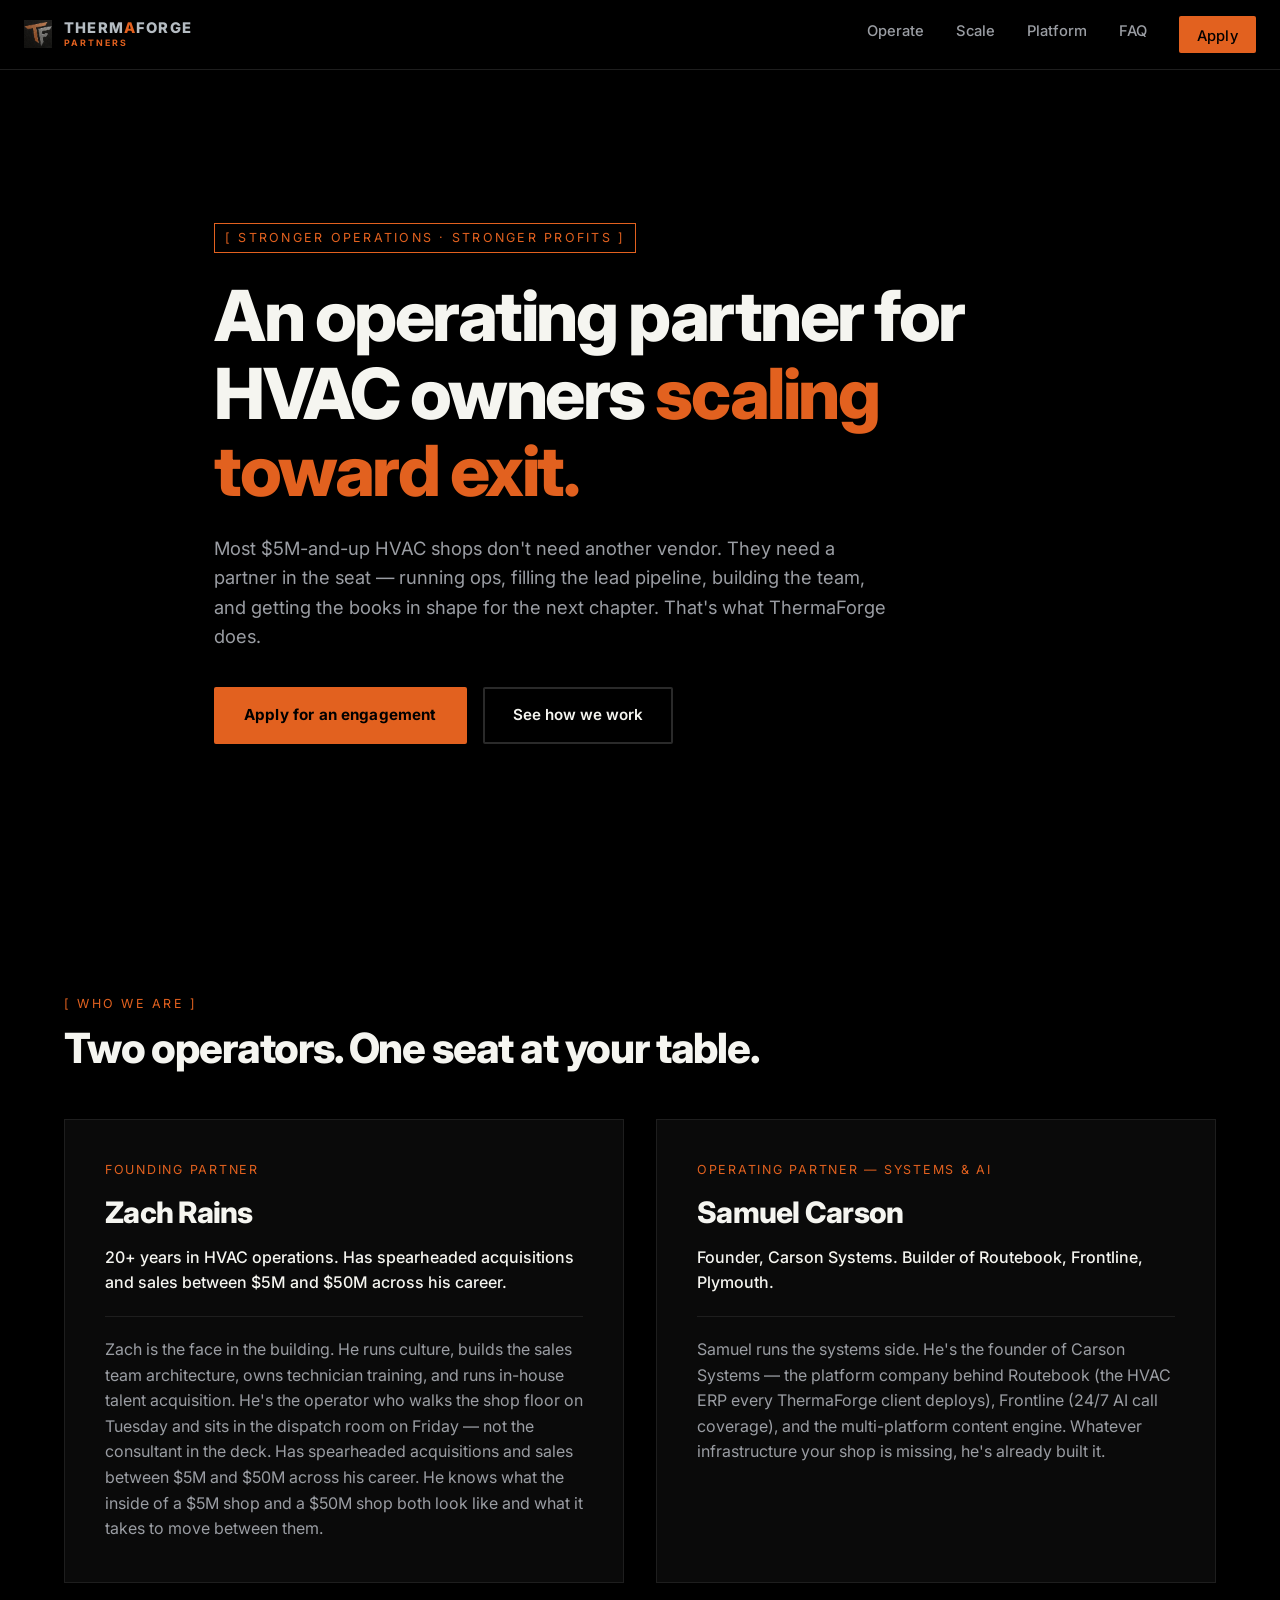
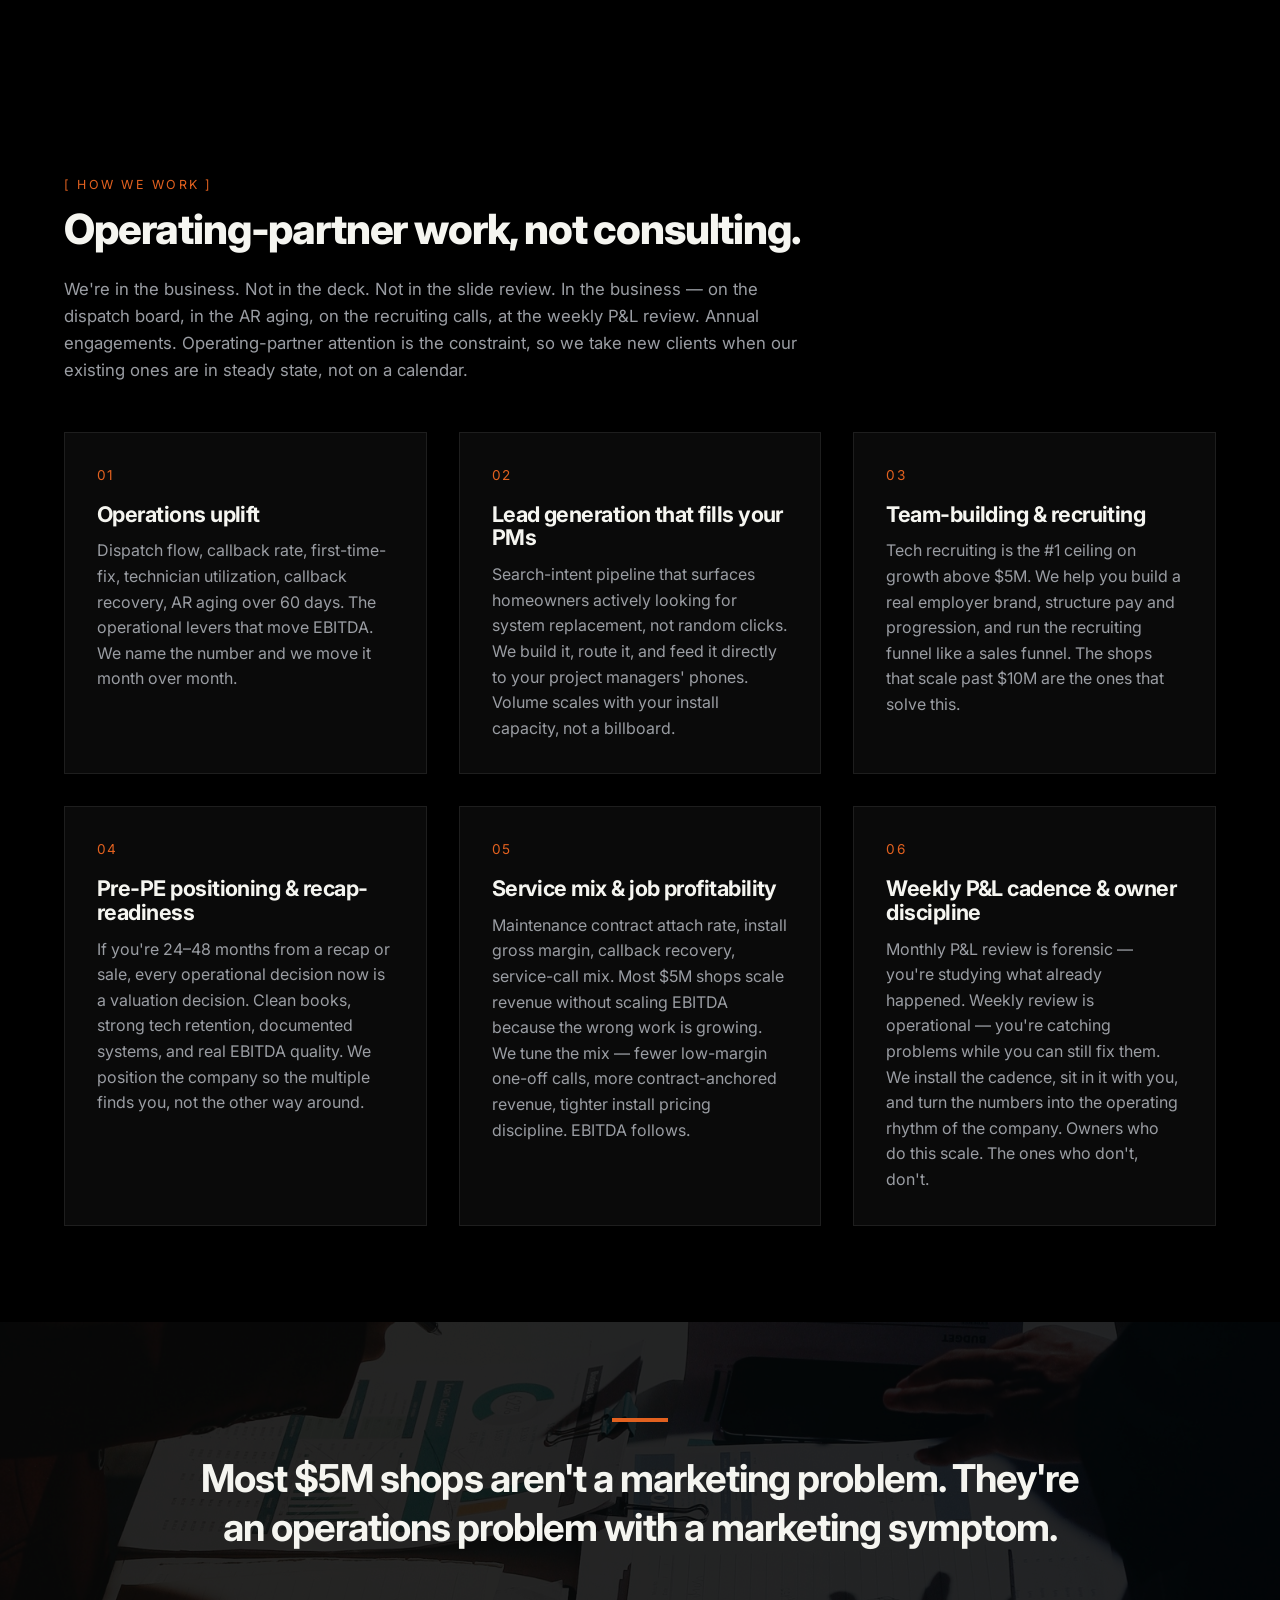
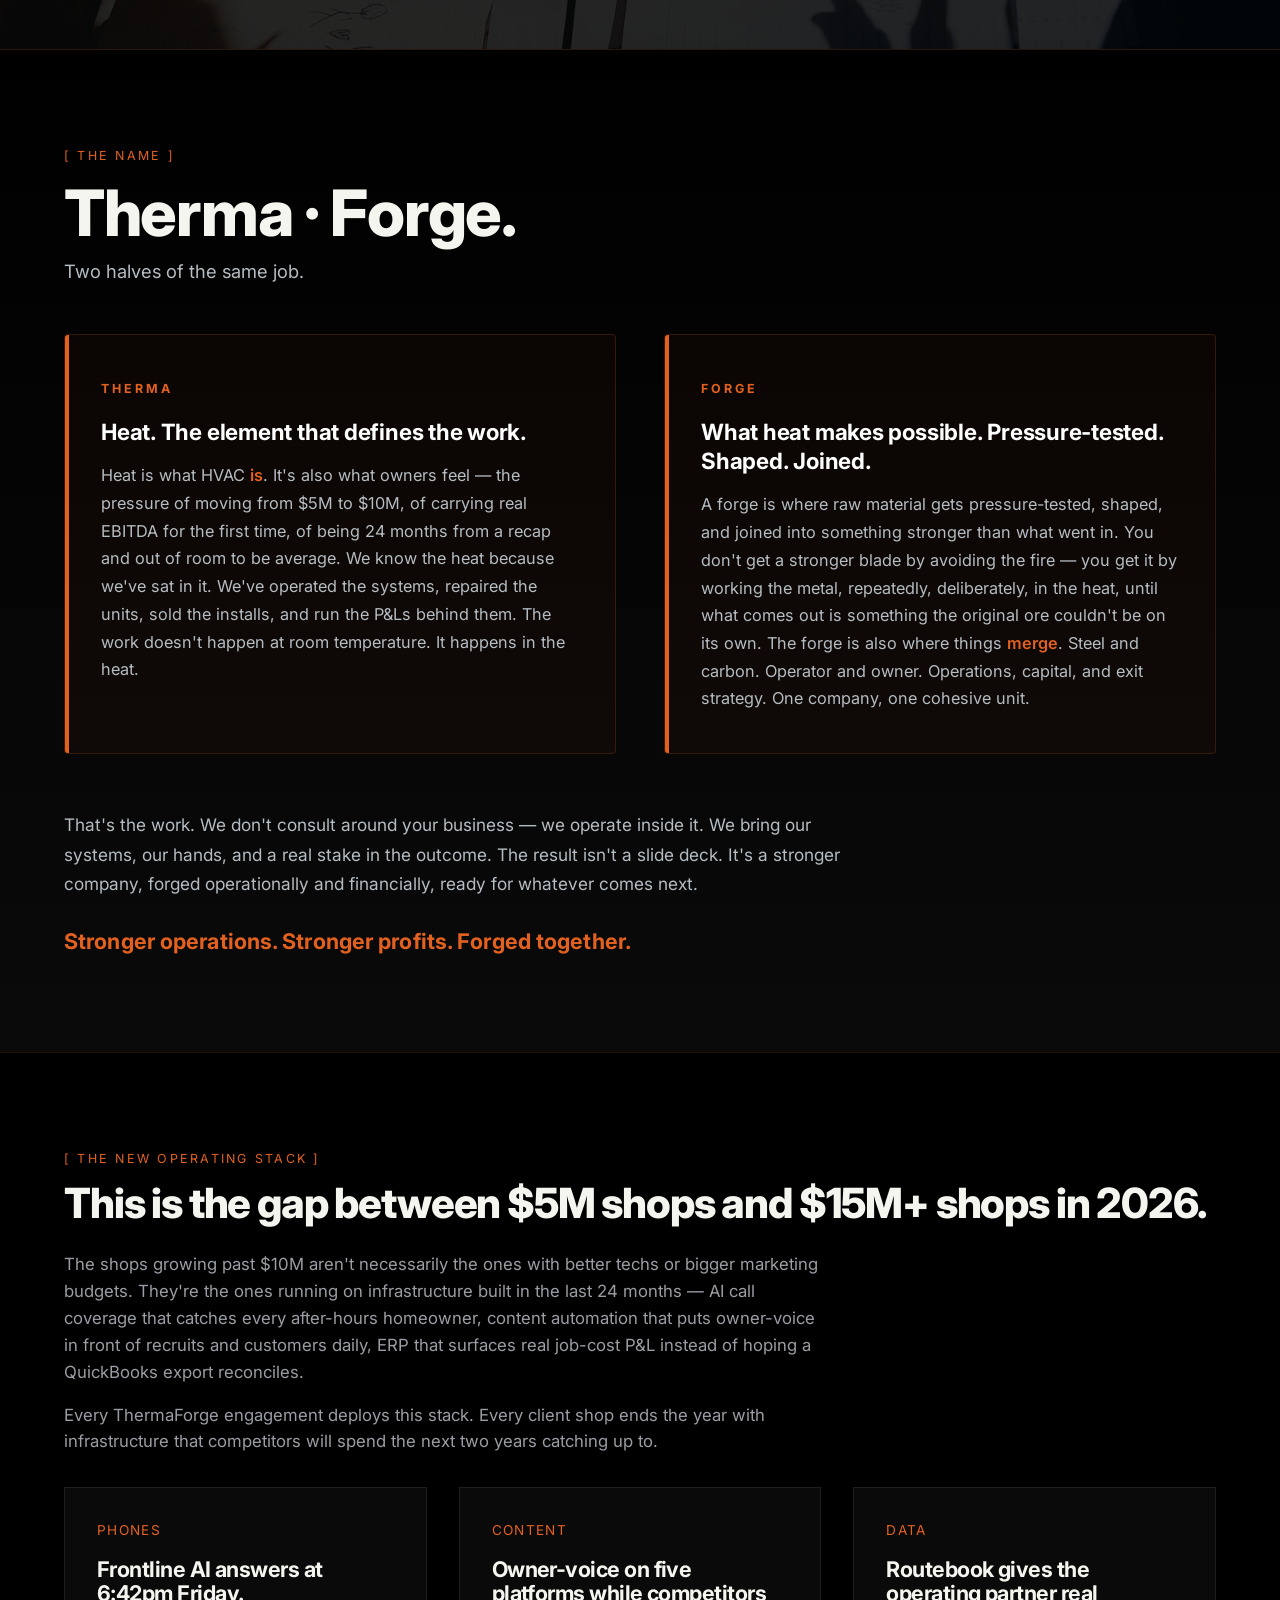
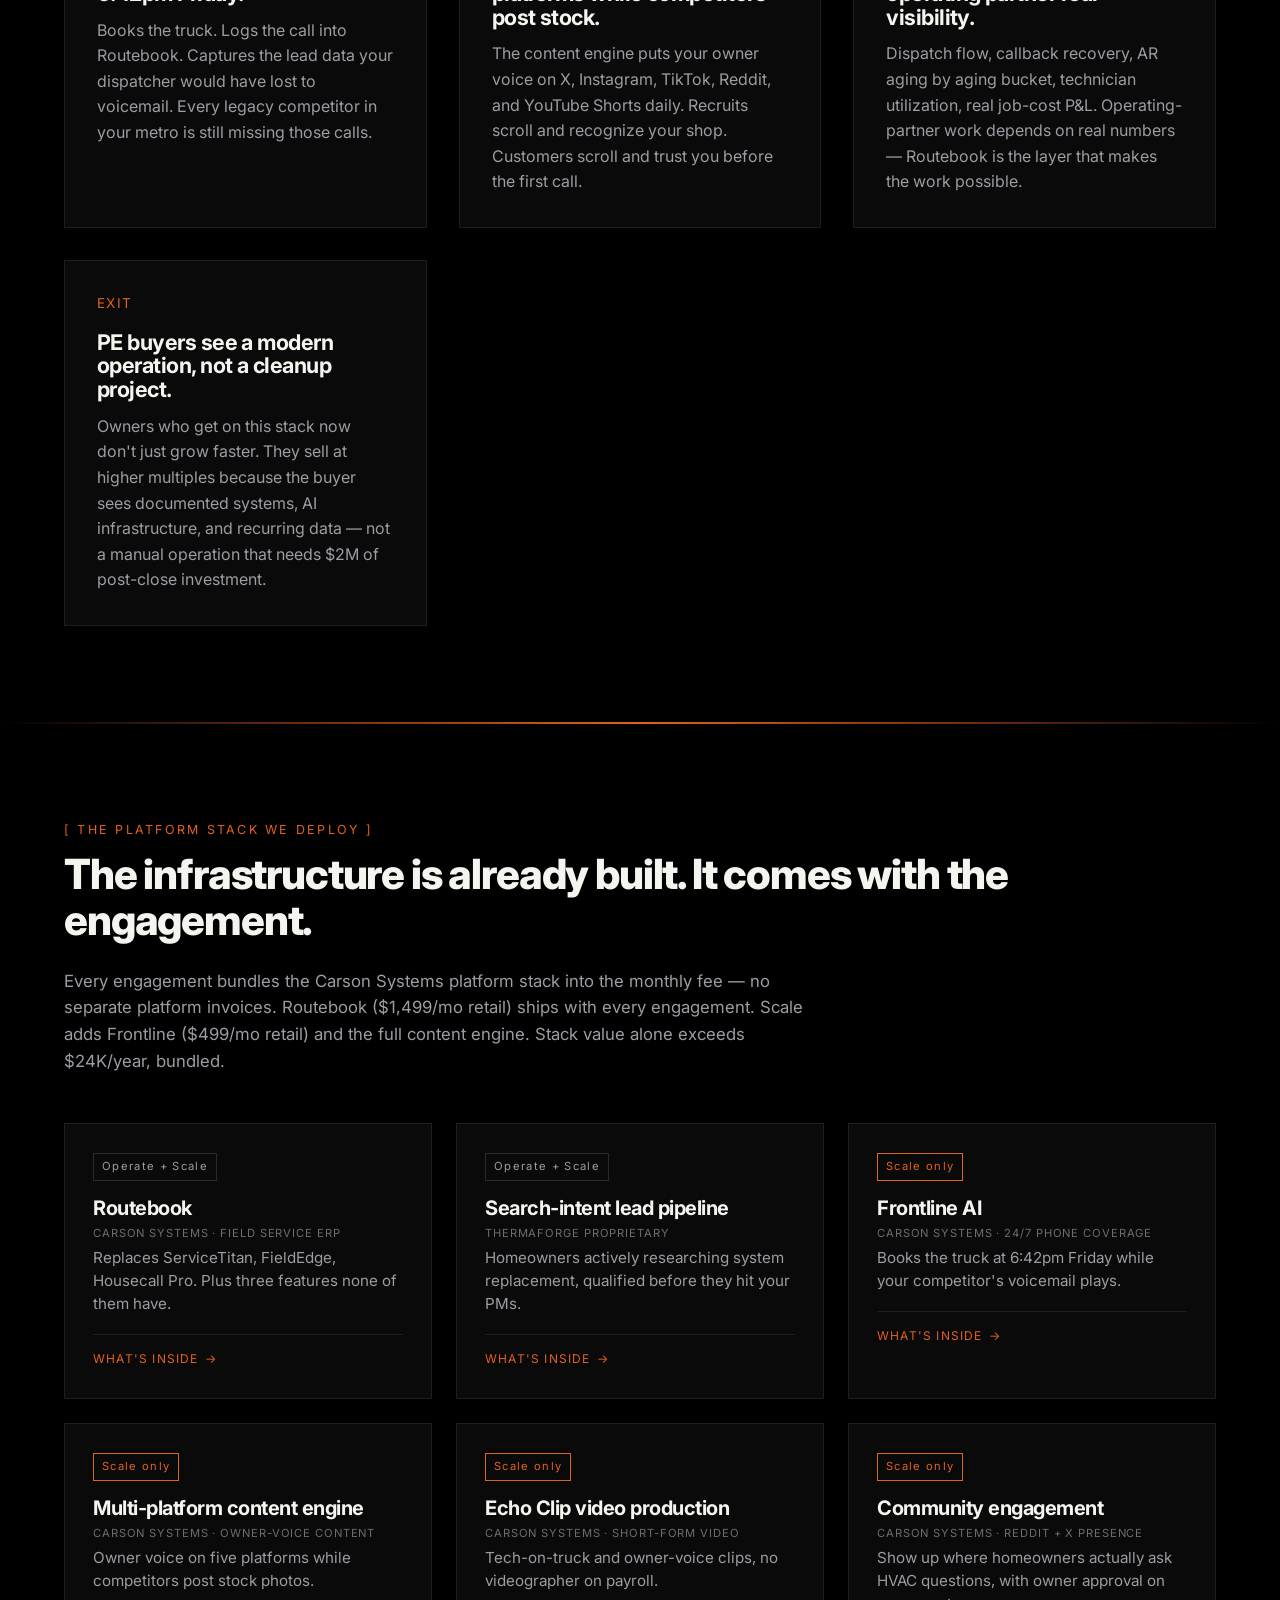
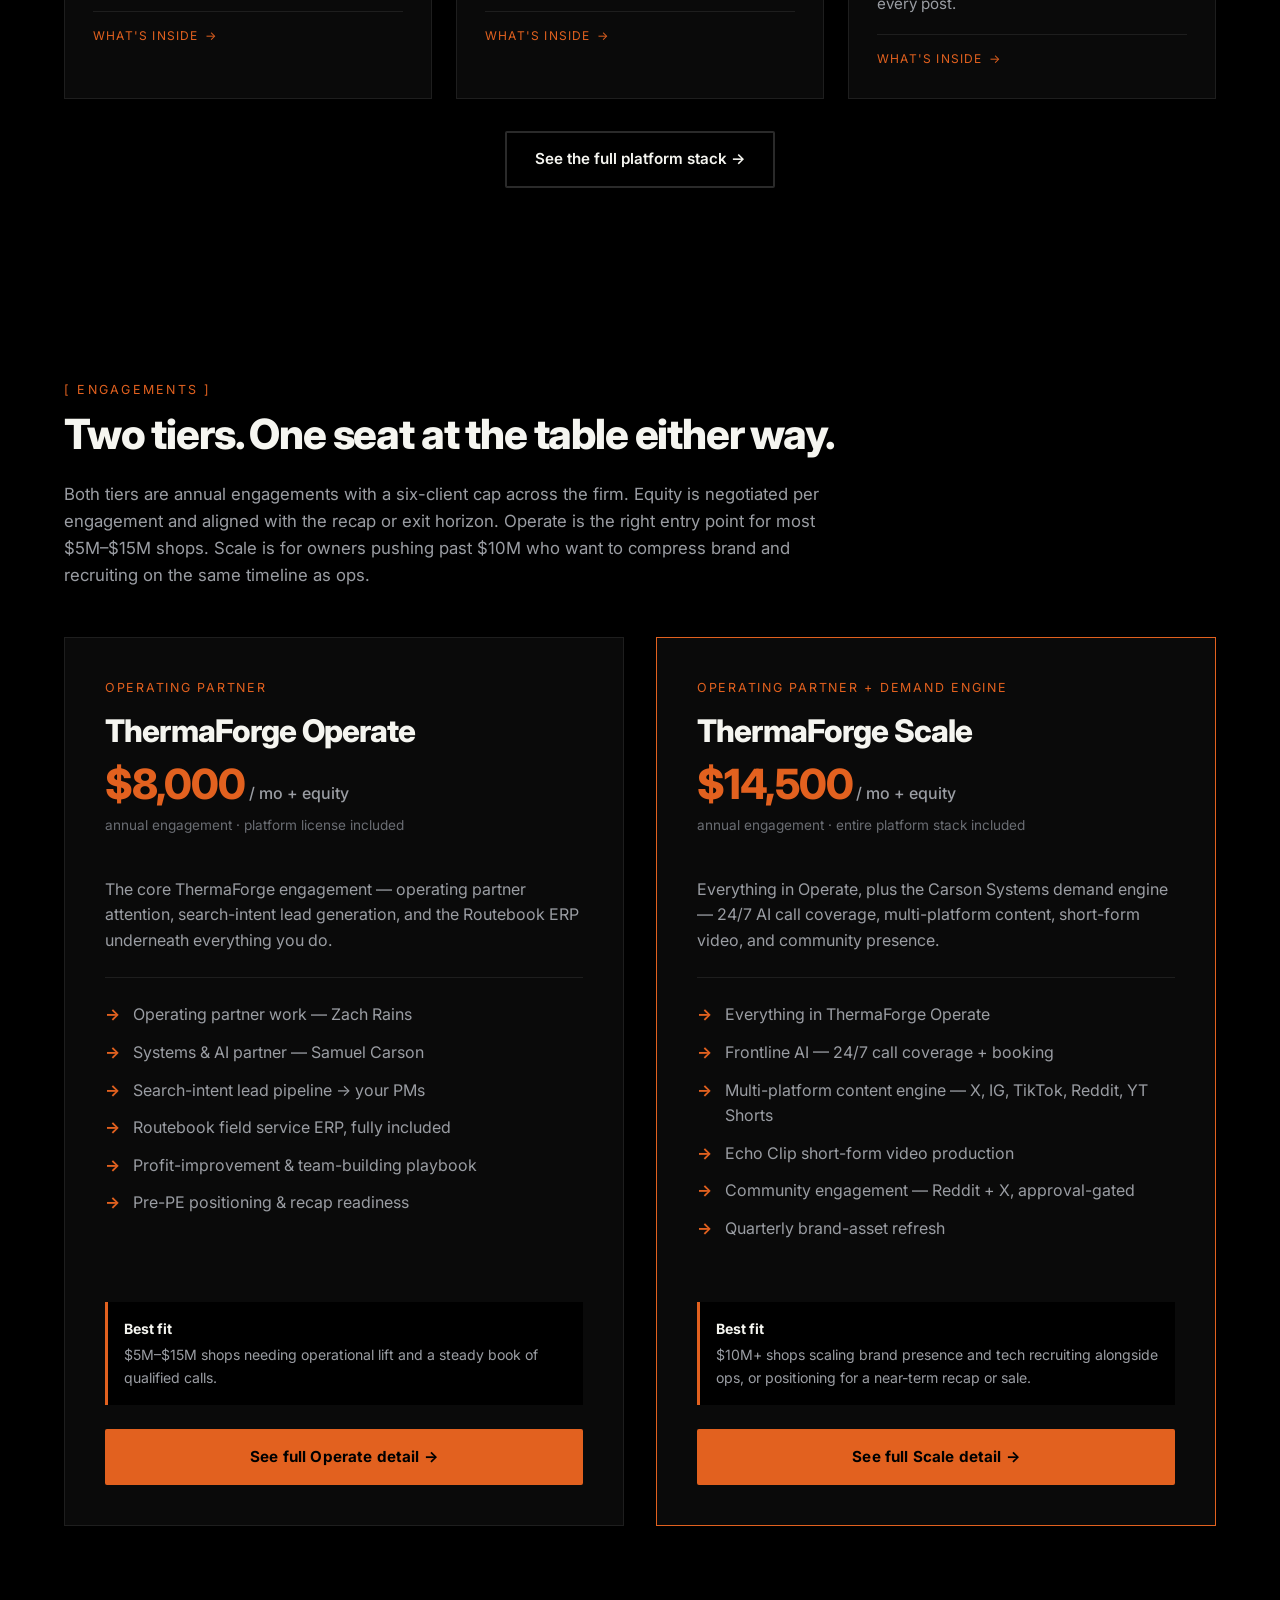
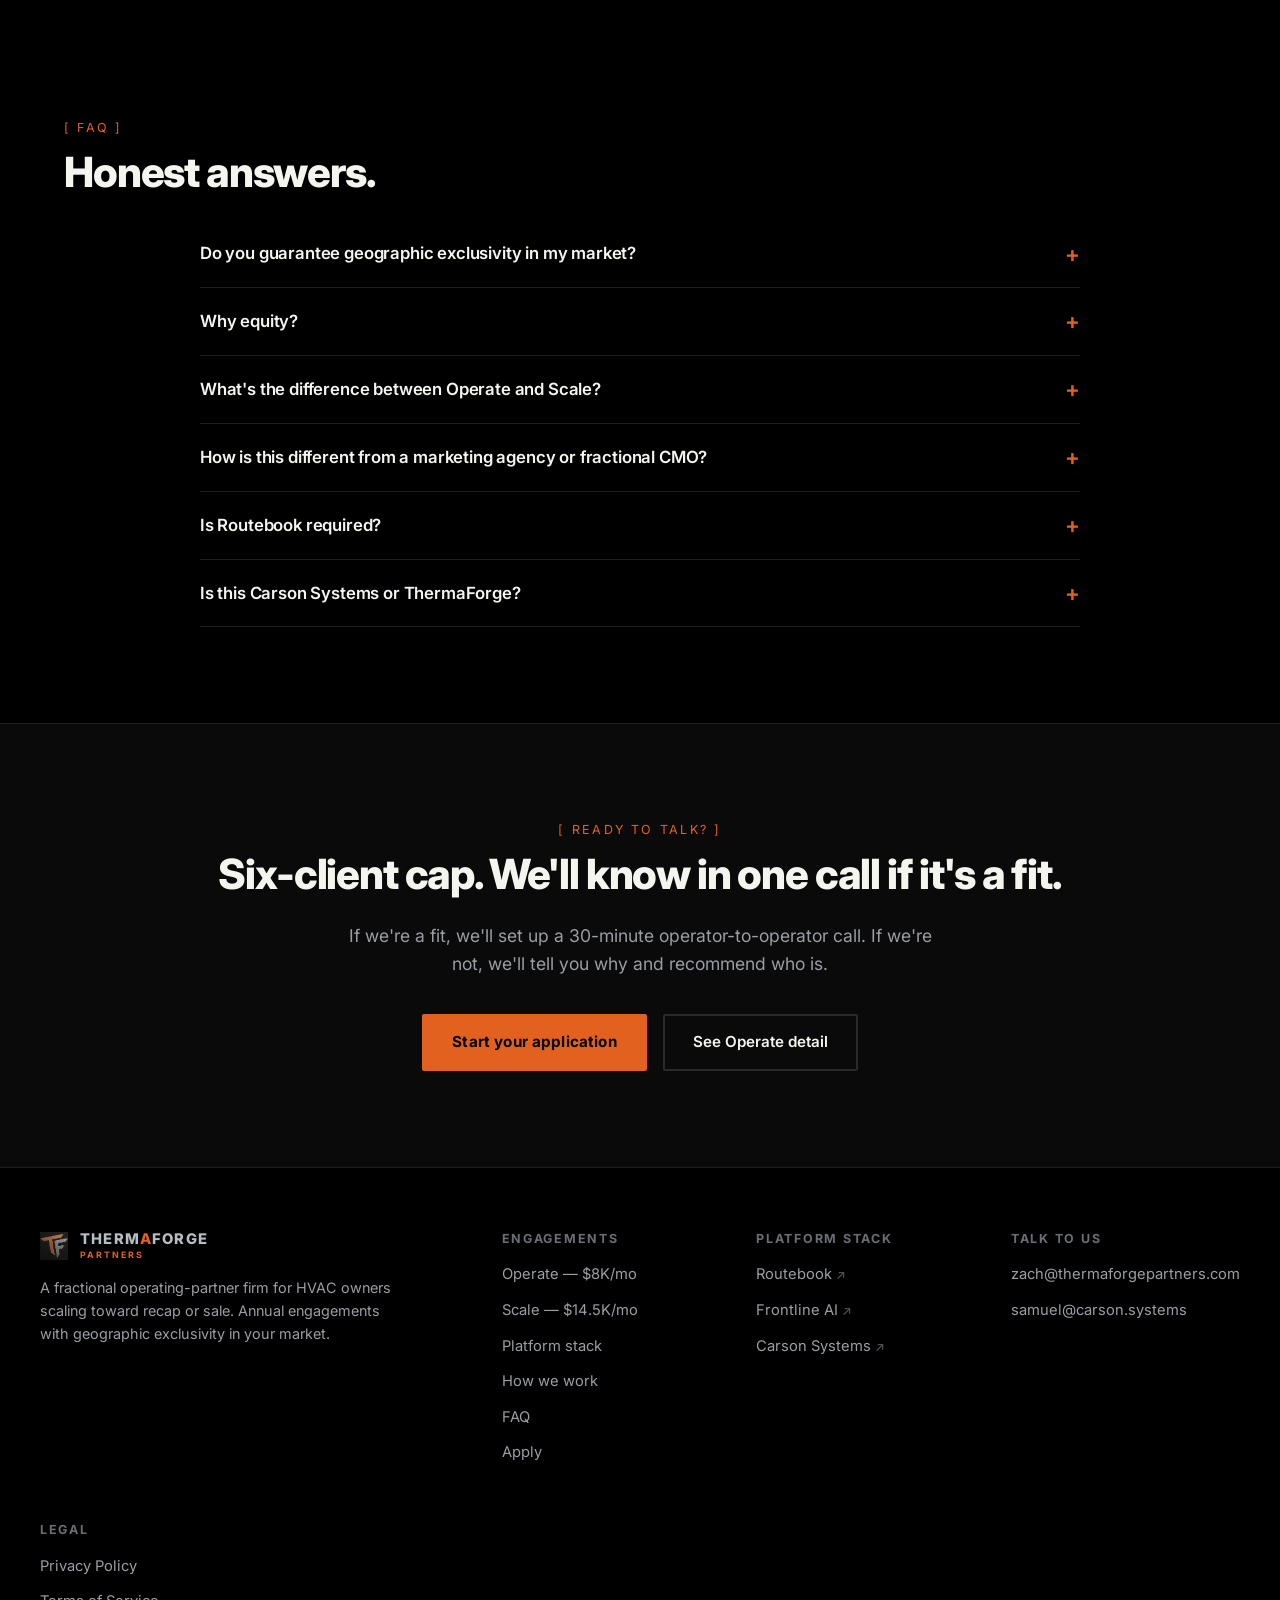
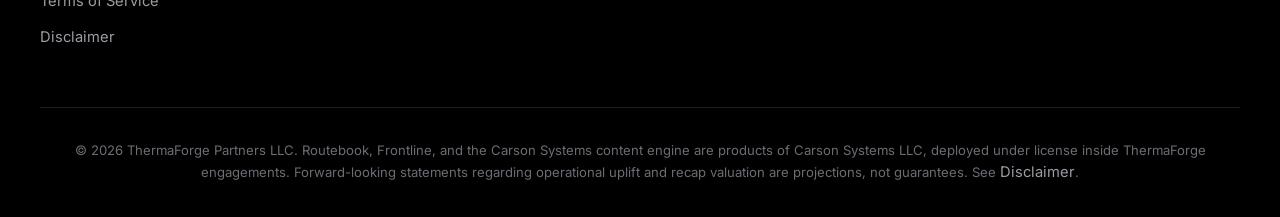
==== index.html @ d3fe9123 "thermaforge: hero crossfade + multi-page architecture (operate/scale/platform/apply/thanks) + Zach c" ====
<!DOCTYPE html>
<html lang="en">
<head>
<meta charset="UTF-8" />
<meta name="viewport" content="width=device-width, initial-scale=1.0" />
<title>ThermaForge Partners — operating partner for HVAC owners scaling toward exit</title>
<meta name="description" content="An operating partner for HVAC owners scaling toward recap or sale. Annual engagements with geographic exclusivity, ops uplift, lead generation, and the Routebook ERP platform included." />
<meta property="og:title" content="ThermaForge Partners" />
<meta property="og:description" content="Operating partner for HVAC owners scaling toward exit. Annual engagements. Geographic exclusivity." />
<meta property="og:image" content="https://thermaforgepartners.com/assets/photos/hero-01-rooftop-skyline.jpg" />
<meta name="twitter:card" content="summary_large_image" />
<link rel="icon" href="/assets/tf-monogram.png" type="image/png" />
<link rel="preconnect" href="https://fonts.googleapis.com" />
<link rel="preconnect" href="https://fonts.gstatic.com" crossorigin />
<link rel="stylesheet" href="https://fonts.googleapis.com/css2?family=Inter:wght@400;500;600;700;800&display=swap" />
<link rel="stylesheet" href="/styles.css" />
<link rel="canonical" href="https://thermaforgepartners.com/" />
</head>
<body>

<nav class="tf-nav">
  <a href="/" class="tf-nav-logo">
    <img src="/assets/tf-monogram.png" alt="" />
    <span class="tf-wordmark"><span class="tf-wordmark-main">THERM<span class="tf-a">A</span>FORGE</span><span class="tf-wordmark-sub">PARTNERS</span></span>
  </a>
  <a href="/operate">Operate</a>
  <a href="/scale">Scale</a>
  <a href="/platform">Platform</a>
  <a href="#faq">FAQ</a>
  <a href="/apply" class="tf-nav-cta">Apply</a>
</nav>

<section class="tf-hero">
  <div class="tf-hero-bg">
    <div class="tf-hero-slide" style="background-image:url('/assets/photos/hero-01-rooftop-skyline.jpg')"></div>
    <div class="tf-hero-slide" style="background-image:url('/assets/photos/hero-02-rooftop-array.jpg')"></div>
    <div class="tf-hero-slide" style="background-image:url('/assets/photos/detail-manlift.jpg')"></div>
  </div>
  <div class="tf-hero-overlay"></div>
  <div class="tf-hero-content">
    <span class="tf-eyebrow">[ STRONGER OPERATIONS · STRONGER PROFITS ]</span>
    <h1>An operating partner for HVAC owners <em>scaling toward exit.</em></h1>
    <p class="tf-hero-sub">
      Most $5M-and-up HVAC shops don't need another vendor. They need a partner in the seat — running ops, filling the lead pipeline, building the team, and getting the books in shape for the next chapter. That's what ThermaForge does.
    </p>
    <div class="tf-hero-ctas">
      <a href="/apply" class="tf-btn-primary">Apply for an engagement</a>
      <a href="#how-we-work" class="tf-btn-secondary">See how we work</a>
    </div>
  </div>
</section>

<section class="tf-section">
  <div class="tf-container">
    <span class="tf-section-head">[ WHO WE ARE ]</span>
    <h2>Two operators. One seat at your table.</h2>
    <div class="tf-partners-grid">
      <article class="tf-partner-card">
        <p class="tf-card-tag">Founding Partner</p>
        <h3>Zach Rains</h3>
        <p class="tf-credibility">20+ years in HVAC operations. Has spearheaded acquisitions and sales between $5M and $50M across his career.</p>
        <p>Zach is the face in the building. He runs culture, builds the sales team architecture, owns technician training, and runs in-house talent acquisition. He's the operator who walks the shop floor on Tuesday and sits in the dispatch room on Friday — not the consultant in the deck. Has spearheaded acquisitions and sales between $5M and $50M across his career. He knows what the inside of a $5M shop and a $50M shop both look like and what it takes to move between them.</p>
      </article>
      <article class="tf-partner-card">
        <p class="tf-card-tag">Operating Partner — Systems &amp; AI</p>
        <h3>Samuel Carson</h3>
        <p class="tf-credibility">Founder, Carson Systems. Builder of Routebook, Frontline, Plymouth.</p>
        <p>Samuel runs the systems side. He's the founder of Carson Systems — the platform company behind Routebook (the HVAC ERP every ThermaForge client deploys), Frontline (24/7 AI call coverage), and the multi-platform content engine. Whatever infrastructure your shop is missing, he's already built it.</p>
      </article>
    </div>
  </div>
</section>

<div class="tf-divider-orange"></div>

<section class="tf-section" id="how-we-work">
  <div class="tf-container">
    <span class="tf-section-head">[ HOW WE WORK ]</span>
    <h2>Operating-partner work, not consulting.</h2>
    <p style="max-width: 760px; font-size: 1.05rem;">
      We're in the business. Not in the deck. Not in the slide review. In the business — on the dispatch board, in the AR aging, on the recruiting calls, at the weekly P&amp;L review. Annual engagements. Operating-partner attention is the constraint, so we take new clients when our existing ones are in steady state, not on a calendar.
    </p>
    <div class="tf-detail-grid">
      <div class="tf-detail-block">
        <span class="tf-block-num">01</span>
        <h3>Operations uplift</h3>
        <p>Dispatch flow, callback rate, first-time-fix, technician utilization, callback recovery, AR aging over 60 days. The operational levers that move EBITDA. We name the number and we move it month over month.</p>
      </div>
      <div class="tf-detail-block">
        <span class="tf-block-num">02</span>
        <h3>Lead generation that fills your PMs</h3>
        <p>Search-intent pipeline that surfaces homeowners actively looking for system replacement, not random clicks. We build it, route it, and feed it directly to your project managers' phones. Volume scales with your install capacity, not a billboard.</p>
      </div>
      <div class="tf-detail-block">
        <span class="tf-block-num">03</span>
        <h3>Team-building &amp; recruiting</h3>
        <p>Tech recruiting is the #1 ceiling on growth above $5M. We help you build a real employer brand, structure pay and progression, and run the recruiting funnel like a sales funnel. The shops that scale past $10M are the ones that solve this.</p>
      </div>
      <div class="tf-detail-block">
        <span class="tf-block-num">04</span>
        <h3>Pre-PE positioning &amp; recap-readiness</h3>
        <p>If you're 24–48 months from a recap or sale, every operational decision now is a valuation decision. Clean books, strong tech retention, documented systems, and real EBITDA quality. We position the company so the multiple finds you, not the other way around.</p>
      </div>
      <div class="tf-detail-block">
        <span class="tf-block-num">05</span>
        <h3>Service mix &amp; job profitability</h3>
        <p>Maintenance contract attach rate, install gross margin, callback recovery, service-call mix. Most $5M shops scale revenue without scaling EBITDA because the wrong work is growing. We tune the mix — fewer low-margin one-off calls, more contract-anchored revenue, tighter install pricing discipline. EBITDA follows.</p>
      </div>
      <div class="tf-detail-block">
        <span class="tf-block-num">06</span>
        <h3>Weekly P&amp;L cadence &amp; owner discipline</h3>
        <p>Monthly P&amp;L review is forensic — you're studying what already happened. Weekly review is operational — you're catching problems while you can still fix them. We install the cadence, sit in it with you, and turn the numbers into the operating rhythm of the company. Owners who do this scale. The ones who don't, don't.</p>
      </div>
    </div>
  </div>
</section>

<section class="tf-pullquote" style="background-image: linear-gradient(rgba(0,0,0,0.85), rgba(0,0,0,0.85)), url('/assets/photos/timeline-financials.jpg');">
  <blockquote>
    Most $5M shops aren't a marketing problem. They're an operations problem with a marketing symptom.
  </blockquote>
</section>

<section class="tf-section tf-name-section" id="the-name">
  <div class="tf-container">
    <span class="tf-section-head">[ THE NAME ]</span>
    <h2>Therma · Forge.</h2>
    <p style="max-width: 760px; font-size: 1.15rem; color: var(--tf-steel);">Two halves of the same job.</p>

    <div class="tf-name-grid">
      <div class="tf-name-block">
        <span class="tf-name-tag">THERMA</span>
        <h3>Heat. The element that defines the work.</h3>
        <p>Heat is what HVAC <em style="font-style:normal;color:var(--tf-copper);font-weight:600;">is</em>. It's also what owners feel — the pressure of moving from $5M to $10M, of carrying real EBITDA for the first time, of being 24 months from a recap and out of room to be average. We know the heat because we've sat in it. We've operated the systems, repaired the units, sold the installs, and run the P&amp;Ls behind them. The work doesn't happen at room temperature. It happens in the heat.</p>
      </div>
      <div class="tf-name-block">
        <span class="tf-name-tag">FORGE</span>
        <h3>What heat makes possible. Pressure-tested. Shaped. Joined.</h3>
        <p>A forge is where raw material gets pressure-tested, shaped, and joined into something stronger than what went in. You don't get a stronger blade by avoiding the fire — you get it by working the metal, repeatedly, deliberately, in the heat, until what comes out is something the original ore couldn't be on its own. The forge is also where things <em style="font-style:normal;color:var(--tf-copper);font-weight:600;">merge</em>. Steel and carbon. Operator and owner. Operations, capital, and exit strategy. One company, one cohesive unit.</p>
      </div>
    </div>

    <div class="tf-name-conclusion">
      <p>That's the work. We don't consult around your business — we operate inside it. We bring our systems, our hands, and a real stake in the outcome. The result isn't a slide deck. It's a stronger company, forged operationally and financially, ready for whatever comes next.</p>
      <p class="tf-name-tagline">Stronger operations. Stronger profits. Forged together.</p>
    </div>
  </div>
</section>

<section class="tf-section" id="new-stack">
  <div class="tf-container">
    <span class="tf-section-head">[ THE NEW OPERATING STACK ]</span>
    <h2>This is the gap between $5M shops and $15M+ shops in 2026.</h2>
    <p style="max-width: 760px; font-size: 1.05rem;">
      The shops growing past $10M aren't necessarily the ones with better techs or bigger marketing budgets. They're the ones running on infrastructure built in the last 24 months — AI call coverage that catches every after-hours homeowner, content automation that puts owner-voice in front of recruits and customers daily, ERP that surfaces real job-cost P&amp;L instead of hoping a QuickBooks export reconciles.
    </p>
    <p style="max-width: 760px; font-size: 1.05rem;">
      Every ThermaForge engagement deploys this stack. Every client shop ends the year with infrastructure that competitors will spend the next two years catching up to.
    </p>
    <div class="tf-detail-grid" style="margin-top: 32px;">
      <div class="tf-detail-block">
        <span class="tf-block-num">PHONES</span>
        <h3>Frontline AI answers at 6:42pm Friday.</h3>
        <p>Books the truck. Logs the call into Routebook. Captures the lead data your dispatcher would have lost to voicemail. Every legacy competitor in your metro is still missing those calls.</p>
      </div>
      <div class="tf-detail-block">
        <span class="tf-block-num">CONTENT</span>
        <h3>Owner-voice on five platforms while competitors post stock.</h3>
        <p>The content engine puts your owner voice on X, Instagram, TikTok, Reddit, and YouTube Shorts daily. Recruits scroll and recognize your shop. Customers scroll and trust you before the first call.</p>
      </div>
      <div class="tf-detail-block">
        <span class="tf-block-num">DATA</span>
        <h3>Routebook gives the operating partner real visibility.</h3>
        <p>Dispatch flow, callback recovery, AR aging by aging bucket, technician utilization, real job-cost P&amp;L. Operating-partner work depends on real numbers — Routebook is the layer that makes the work possible.</p>
      </div>
      <div class="tf-detail-block">
        <span class="tf-block-num">EXIT</span>
        <h3>PE buyers see a modern operation, not a cleanup project.</h3>
        <p>Owners who get on this stack now don't just grow faster. They sell at higher multiples because the buyer sees documented systems, AI infrastructure, and recurring data — not a manual operation that needs $2M of post-close investment.</p>
      </div>
    </div>
  </div>
</section>

<div class="tf-divider-copper"></div>

<section class="tf-section">
  <div class="tf-container">
    <span class="tf-section-head">[ THE PLATFORM STACK WE DEPLOY ]</span>
    <h2>The infrastructure is already built. It comes with the engagement.</h2>
    <p style="max-width: 760px; font-size: 1.05rem;">
      Every engagement bundles the Carson Systems platform stack into the monthly fee — no separate platform invoices. Routebook ($1,499/mo retail) ships with every engagement. Scale adds Frontline ($499/mo retail) and the full content engine. Stack value alone exceeds $24K/year, bundled.
    </p>
    <div class="tf-platform-grid">

      <details class="tf-platform-card-expand">
        <summary class="tf-platform-card-summary">
          <span class="tf-tier-badge">Operate + Scale</span>
          <h3>Routebook <span class="tf-summary-tag">Carson Systems · Field service ERP</span></h3>
          <p class="tf-card-tagline">Replaces ServiceTitan, FieldEdge, Housecall Pro. Plus three features none of them have.</p>
          <span class="tf-expand-cue">What's inside <span class="tf-cue-arrow">→</span></span>
        </summary>
        <div class="tf-platform-card-body">
          <h4>Core ERP</h4>
          <p>Dispatch board, jobs, invoicing, AR aging, inventory and truck stock, mobile tech app, and real job-cost P&amp;L by job, by tech, by truck. Everything ServiceTitan does, without the per-seat tax and the upsell pressure.</p>

          <h4>Reviews &amp; Reputation</h4>
          <p>Auto-prompts the customer for a Google or Yelp review the moment the WO is closed. Tracks star rating per technician over time. Surfaces 1-star alerts to the owner immediately so a bad review gets addressed before it sits on the listing for two weeks. The highest-leverage marketing system in HVAC, built into the dispatch loop instead of bolted on.</p>

          <h4>Lead Source &amp; Marketing ROI</h4>
          <p>Every inbound call gets tagged with source — Google Ads, organic search, repeat customer, referral, Frontline AI inbound, NextDoor. The dashboard shows CAC by source and LTV by source side-by-side. Owner stops spending on the channels that don't pay back, doubles down on the ones that do. Marketing budget gets reallocated on data, not vibes.</p>

          <div class="tf-moat-callout">
            <span class="tf-moat-label">— THE MOAT —</span>
            <h4>Frontline AI integration on the work order</h4>
            <p>When Jennifer books a call, the WO is created with the call recording embedded. The technician listens to the customer describe the problem before they roll. They walk in already knowing what's wrong. First-time-fix rate climbs, callback rate drops, customer trust spikes because the tech "already knew."</p>
            <p>Nobody else has this. Not ServiceTitan. Not FieldEdge. Not Housecall Pro. Not Jobber. Routebook is the only HVAC ERP that owns both the AI receptionist and the dispatch system in the same stack — which means the integration is native, not a third-party API bolted on top. This is the structural advantage that doesn't get caught up to in 18 months.</p>
          </div>

          <a class="tf-ext-link" href="https://runroutebook.com" target="_blank" rel="noopener">Visit Routebook <span class="ext-link-arrow">↗</span></a>
        </div>
      </details>

      <details class="tf-platform-card-expand">
        <summary class="tf-platform-card-summary">
          <span class="tf-tier-badge">Operate + Scale</span>
          <h3>Search-intent lead pipeline <span class="tf-summary-tag">ThermaForge proprietary</span></h3>
          <p class="tf-card-tagline">Homeowners actively researching system replacement, qualified before they hit your PMs.</p>
          <span class="tf-expand-cue">What's inside <span class="tf-cue-arrow">→</span></span>
        </summary>
        <div class="tf-platform-card-body">
          <h4>How it works</h4>
          <p>Surfacing homeowners who are actively researching system replacement — not idly browsing, actively pricing it out. Routed through automation, qualified against your service area and target ticket size, and delivered to your project managers as warm leads with the homeowner's research context attached.</p>
          <h4>Why this is different from Google Ads</h4>
          <p>Google Ads bid on the same five keywords every other HVAC shop in your metro is bidding on. CAC has been climbing for three years and tickets aren't keeping up. Search-intent capture happens upstream of the auction — the homeowner is found while they're still in research mode, before they've Googled "HVAC near me" and triggered the bidding war. Lower CAC, higher close rate, ticket size in your target band.</p>
        </div>
      </details>

      <details class="tf-platform-card-expand">
        <summary class="tf-platform-card-summary">
          <span class="tf-tier-badge tf-scale-only">Scale only</span>
          <h3>Frontline AI <span class="tf-summary-tag">Carson Systems · 24/7 phone coverage</span></h3>
          <p class="tf-card-tagline">Books the truck at 6:42pm Friday while your competitor's voicemail plays.</p>
          <span class="tf-expand-cue">What's inside <span class="tf-cue-arrow">→</span></span>
        </summary>
        <div class="tf-platform-card-body">
          <h4>What Jennifer does</h4>
          <p>24/7 AI call coverage. Answers every after-hours, weekend, and overflow call. Books appointments directly into the Routebook dispatch board. Captures lead data — name, address, system age, problem description. Transfers genuine emergencies to the on-call manager. Logs every call with full transcript and audio.</p>
          <h4>What it replaces</h4>
          <p>Voicemail (which loses the call ~70% of the time on the first miss), call-center contracts at $1.50–$3 per minute, and the after-hours stress tax on the owner's spouse. The numbers on a $5M shop usually pencil out to 8–12 missed calls per week — at $400 average ticket, that's $4K/week of missed dispatch. Frontline costs $499/mo retail, bundled into Scale.</p>
          <a class="tf-ext-link" href="https://frontline.carson.systems" target="_blank" rel="noopener">Visit Frontline <span class="ext-link-arrow">↗</span></a>
        </div>
      </details>

      <details class="tf-platform-card-expand">
        <summary class="tf-platform-card-summary">
          <span class="tf-tier-badge tf-scale-only">Scale only</span>
          <h3>Multi-platform content engine <span class="tf-summary-tag">Carson Systems · Owner-voice content</span></h3>
          <p class="tf-card-tagline">Owner voice on five platforms while competitors post stock photos.</p>
          <span class="tf-expand-cue">What's inside <span class="tf-cue-arrow">→</span></span>
        </summary>
        <div class="tf-platform-card-body">
          <h4>What ships</h4>
          <p>Content production and scheduled deployment to X, Instagram, TikTok, Reddit, and YouTube Shorts. Owner-voice content — not the stock-photo SaaS posts that every HVAC marketing agency cranks out. Field photos, jobsite walkthroughs, owner-on-camera explanations of why the contactor failed and what good looks like.</p>
          <h4>What it does for the business</h4>
          <p>Two compounding outcomes. Tech recruiting: when a journeyman in your metro scrolls Instagram, your shop is recognizable, the owner has a face, the culture is visible. Application volume goes up, quality goes up. Customer trust: when a homeowner Googles your shop, the social presence backs up the Google reviews. Close rate goes up because the trust is pre-built before the first call.</p>
        </div>
      </details>

      <details class="tf-platform-card-expand">
        <summary class="tf-platform-card-summary">
          <span class="tf-tier-badge tf-scale-only">Scale only</span>
          <h3>Echo Clip video production <span class="tf-summary-tag">Carson Systems · Short-form video</span></h3>
          <p class="tf-card-tagline">Tech-on-truck and owner-voice clips, no videographer on payroll.</p>
          <span class="tf-expand-cue">What's inside <span class="tf-cue-arrow">→</span></span>
        </summary>
        <div class="tf-platform-card-body">
          <h4>Production model</h4>
          <p>Short-form video for the social channels. Tech-on-the-truck content, install walkthroughs, owner-voice clips, customer reaction edits. Scales without you needing a videographer on payroll or paying $3K per polished video to an agency.</p>
          <h4>What it produces</h4>
          <p>Roughly 12–20 short-form clips per month across the engagement, mixed across formats and platforms. Output paces with whatever shows up on a typical week of jobsites — the production engine is built to take raw field footage and produce platform-native edits, not to require studio shoots.</p>
        </div>
      </details>

      <details class="tf-platform-card-expand">
        <summary class="tf-platform-card-summary">
          <span class="tf-tier-badge tf-scale-only">Scale only</span>
          <h3>Community engagement <span class="tf-summary-tag">Carson Systems · Reddit + X presence</span></h3>
          <p class="tf-card-tagline">Show up where homeowners actually ask HVAC questions, with owner approval on every post.</p>
          <span class="tf-expand-cue">What's inside <span class="tf-cue-arrow">→</span></span>
        </summary>
        <div class="tf-platform-card-body">
          <h4>Where it operates</h4>
          <p>Reddit (r/HVAC, r/HomeImprovement, regional subs in your service area) and X. The threads where homeowners ask "is this contactor failing or do I need a new compressor" or "what's a fair price for a 3-ton system in [your metro]."</p>
          <h4>Why approval-gated</h4>
          <p>Every post sits in your owner-approval queue before it ships. You see the thread, the proposed reply, the technical accuracy check. One tap to approve, one tap to reject. Drives organic trust over months — not days. Slow-burn marketing channel that compounds.</p>
        </div>
      </details>

    </div>
    <p style="margin-top: 32px; text-align: center;"><a href="/platform" class="tf-btn-secondary">See the full platform stack →</a></p>
  </div>
</section>

<div class="tf-divider-orange"></div>

<section class="tf-section" id="pricing">
  <div class="tf-container">
    <span class="tf-section-head">[ ENGAGEMENTS ]</span>
    <h2>Two tiers. One seat at the table either way.</h2>
    <p style="max-width: 760px; font-size: 1.05rem;">
      Both tiers are annual engagements with a six-client cap across the firm. Equity is negotiated per engagement and aligned with the recap or exit horizon. Operate is the right entry point for most $5M–$15M shops. Scale is for owners pushing past $10M who want to compress brand and recruiting on the same timeline as ops.
    </p>
    <div class="tf-tiers-grid">
      <article class="tf-tier-card">
        <p class="tf-tier-tag">Operating partner</p>
        <h3>ThermaForge Operate</h3>
        <div><span class="tf-price">$8,000</span><span class="tf-price-suffix">/ mo + equity</span></div>
        <p class="tf-tier-meta">annual engagement · platform license included</p>
        <p>The core ThermaForge engagement — operating partner attention, search-intent lead generation, and the Routebook ERP underneath everything you do.</p>
        <ul>
          <li>Operating partner work — Zach Rains</li>
          <li>Systems &amp; AI partner — Samuel Carson</li>
          <li>Search-intent lead pipeline → your PMs</li>
          <li>Routebook field service ERP, fully included</li>
          <li>Profit-improvement &amp; team-building playbook</li>
          <li>Pre-PE positioning &amp; recap readiness</li>
        </ul>
        <div class="tf-best-fit">
          <strong>Best fit</strong>
          $5M–$15M shops needing operational lift and a steady book of qualified calls.
        </div>
        <a href="/operate" class="tf-btn-primary">See full Operate detail →</a>
      </article>
      <article class="tf-tier-card tf-tier-featured">
        <p class="tf-tier-tag">Operating partner + demand engine</p>
        <h3>ThermaForge Scale</h3>
        <div><span class="tf-price">$14,500</span><span class="tf-price-suffix">/ mo + equity</span></div>
        <p class="tf-tier-meta">annual engagement · entire platform stack included</p>
        <p>Everything in Operate, plus the Carson Systems demand engine — 24/7 AI call coverage, multi-platform content, short-form video, and community presence.</p>
        <ul>
          <li>Everything in ThermaForge Operate</li>
          <li>Frontline AI — 24/7 call coverage + booking</li>
          <li>Multi-platform content engine — X, IG, TikTok, Reddit, YT Shorts</li>
          <li>Echo Clip short-form video production</li>
          <li>Community engagement — Reddit + X, approval-gated</li>
          <li>Quarterly brand-asset refresh</li>
        </ul>
        <div class="tf-best-fit">
          <strong>Best fit</strong>
          $10M+ shops scaling brand presence and tech recruiting alongside ops, or positioning for a near-term recap or sale.
        </div>
        <a href="/scale" class="tf-btn-primary">See full Scale detail →</a>
      </article>
    </div>
  </div>
</section>

<section class="tf-section" id="faq">
  <div class="tf-container">
    <span class="tf-section-head">[ FAQ ]</span>
    <h2>Honest answers.</h2>
    <div class="tf-faq">
      <details>
        <summary>Do you guarantee geographic exclusivity in my market?</summary>
        <p>Yes. Once we engage with a shop in a given metro, we don't take a second engagement that competes with you in the same service area. You're not paying $8k+ a month and giving up equity to wake up one morning and find we just took on your crosstown competitor. Exclusivity radius gets defined in the engagement letter against your actual service map, not a zip code.</p>
      </details>
      <details>
        <summary>Why equity?</summary>
        <p>Equity aligns the engagement with the actual outcome. Operating-partner work that pays only on retainer optimizes for the retainer. Operating-partner work that pays on equity optimizes for the recap multiple. The owner and ThermaForge end up in the same boat. Specific terms get negotiated per engagement against the recap timeline.</p>
      </details>
      <details>
        <summary>What's the difference between Operate and Scale?</summary>
        <p>Operate is the operating-partner engagement: ops uplift, lead-gen pipeline, and Routebook ERP. Right for $5M–$15M shops needing their phones ringing and their books cleaned up. Scale adds the full Carson Systems demand engine — 24/7 AI call coverage, multi-platform content, short-form video, and approval-gated community engagement. Right for $10M+ shops scaling brand and tech recruiting alongside ops, or positioning for a near-term recap or sale.</p>
      </details>
      <details>
        <summary>How is this different from a marketing agency or fractional CMO?</summary>
        <p>A marketing agency runs your ads. A fractional CMO writes your strategy deck. We sit in your dispatch meeting on Tuesday, look at your AR aging on Wednesday, and review your tech turnover on Friday. The marketing flows out of fixing the operations, not the other way around. If your operations are broken, the best marketing in the world makes it worse — more calls into a broken intake.</p>
      </details>
      <details>
        <summary>Is Routebook required?</summary>
        <p>Effectively yes. Operating-partner work depends on real visibility into the business — dispatch, AR aging, job costing, P&amp;L. Stitched-together tools and three spreadsheets don't give us what we need. Routebook is the platform layer that lets us actually do the work. It's included in the engagement at no extra cost.</p>
      </details>
      <details>
        <summary>Is this Carson Systems or ThermaForge?</summary>
        <p>It's ThermaForge — a separate LLC. Carson Systems is the platform company that licenses Routebook, Frontline, and the content engine to ThermaForge for inclusion in client engagements. Same operating partners, two distinct companies, clear lines on the IP and the books.</p>
      </details>
    </div>
  </div>
</section>

<section class="tf-cta-section">
  <span class="tf-section-head">[ READY TO TALK? ]</span>
  <h2>Six-client cap. We'll know in one call if it's a fit.</h2>
  <p>If we're a fit, we'll set up a 30-minute operator-to-operator call. If we're not, we'll tell you why and recommend who is.</p>
  <div class="tf-cta-buttons">
    <a href="/apply" class="tf-btn-primary">Start your application</a>
    <a href="/operate" class="tf-btn-secondary">See Operate detail</a>
  </div>
</section>

<footer class="tf-footer">
  <div class="tf-footer-grid">
    <div class="tf-footer-brand">
      <a href="/" class="tf-nav-logo">
        <img src="/assets/tf-monogram.png" alt="" />
        <span class="tf-wordmark"><span class="tf-wordmark-main">THERM<span class="tf-a">A</span>FORGE</span><span class="tf-wordmark-sub">PARTNERS</span></span>
      </a>
      <p>A fractional operating-partner firm for HVAC owners scaling toward recap or sale. Annual engagements with geographic exclusivity in your market.</p>
    </div>
    <div>
      <h4>Engagements</h4>
      <ul>
        <li><a href="/operate">Operate — $8K/mo</a></li>
        <li><a href="/scale">Scale — $14.5K/mo</a></li>
        <li><a href="/platform">Platform stack</a></li>
        <li><a href="#how-we-work">How we work</a></li>
        <li><a href="#faq">FAQ</a></li>
        <li><a href="/apply">Apply</a></li>
      </ul>
    </div>
    <div>
      <h4>Platform stack</h4>
      <ul>
        <li><a href="https://runroutebook.com" target="_blank" rel="noopener">Routebook<span class="ext-link-arrow">↗</span></a></li>
        <li><a href="https://frontline.carson.systems" target="_blank" rel="noopener">Frontline AI<span class="ext-link-arrow">↗</span></a></li>
        <li><a href="https://carson.systems" target="_blank" rel="noopener">Carson Systems<span class="ext-link-arrow">↗</span></a></li>
      </ul>
    </div>
    <div>
      <h4>Talk to us</h4>
      <ul>
        <li><a href="mailto:zach@thermaforgepartners.com">zach@thermaforgepartners.com</a></li>
        <li><a href="mailto:samuel@carson.systems">samuel@carson.systems</a></li>
      </ul>
    </div>
    <div>
      <h4>Legal</h4>
      <ul>
        <li><a href="/privacy">Privacy Policy</a></li>
        <li><a href="/terms">Terms of Service</a></li>
        <li><a href="/disclaimer">Disclaimer</a></li>
      </ul>
    </div>
  </div>
  <div class="tf-footer-bottom">
    © 2026 ThermaForge Partners LLC. Routebook, Frontline, and the Carson Systems content engine are products of Carson Systems LLC, deployed under license inside ThermaForge engagements. Forward-looking statements regarding operational uplift and recap valuation are projections, not guarantees. See <a href="/disclaimer">Disclaimer</a>.
  </div>
</footer>

<script>
  (function(){
    const path = window.location.pathname.replace(/\/$/, '') || '/';
    document.querySelectorAll('.tf-nav a').forEach(a => {
      const href = a.getAttribute('href');
      if (href === path) a.classList.add('active');
    });
  })();
</script>

<script type="application/ld+json">
{
  "@context": "https://schema.org",
  "@graph": [
    {
      "@type": "ProfessionalService",
      "@id": "https://thermaforgepartners.com/#org",
      "name": "ThermaForge Partners",
      "alternateName": "ThermaForge",
      "url": "https://thermaforgepartners.com",
      "logo": "https://thermaforgepartners.com/assets/tf-monogram.png",
      "image": "https://thermaforgepartners.com/assets/photos/hero-01-rooftop-skyline.jpg",
      "description": "Fractional operating partner for HVAC owners scaling toward recap or sale. Annual engagements with geographic exclusivity. Routebook ERP and Frontline AI bundled.",
      "priceRange": "$8000-$14500/month",
      "areaServed": { "@type": "Country", "name": "United States" },
      "serviceType": "Operating Partner Services for HVAC Companies",
      "address": {
        "@type": "PostalAddress",
        "addressLocality": "Nashville",
        "addressRegion": "TN",
        "addressCountry": "US"
      },
      "founder": [
        { "@id": "https://thermaforgepartners.com/#zach" },
        { "@id": "https://thermaforgepartners.com/#samuel" }
      ],
      "sameAs": [
        "https://carson.systems",
        "https://runroutebook.com",
        "https://frontline.carson.systems"
      ],
      "hasOfferCatalog": {
        "@type": "OfferCatalog",
        "name": "ThermaForge engagement tiers",
        "itemListElement": [
          {
            "@type": "Offer",
            "name": "ThermaForge Operate",
            "description": "Operating partner work, search-intent lead pipeline, and Routebook ERP. For $5M-$15M HVAC shops.",
            "priceSpecification": {
              "@type": "UnitPriceSpecification",
              "price": "8000",
              "priceCurrency": "USD",
              "unitText": "MONTH"
            },
            "url": "https://thermaforgepartners.com/operate"
          },
          {
            "@type": "Offer",
            "name": "ThermaForge Scale",
            "description": "Operate plus the full Carson Systems demand engine — Frontline AI, content engine, video production, community engagement. For $10M+ HVAC shops scaling toward recap or sale.",
            "priceSpecification": {
              "@type": "UnitPriceSpecification",
              "price": "14500",
              "priceCurrency": "USD",
              "unitText": "MONTH"
            },
            "url": "https://thermaforgepartners.com/scale"
          }
        ]
      }
    },
    {
      "@type": "Person",
      "@id": "https://thermaforgepartners.com/#zach",
      "name": "Zach Rains",
      "jobTitle": "Founding Partner",
      "worksFor": { "@id": "https://thermaforgepartners.com/#org" },
      "description": "20+ years in HVAC operations. Has spearheaded acquisitions and sales between $5M and $50M.",
      "email": "zach@thermaforgepartners.com"
    },
    {
      "@type": "Person",
      "@id": "https://thermaforgepartners.com/#samuel",
      "name": "Samuel Carson",
      "jobTitle": "Operating Partner — Systems & AI",
      "worksFor": { "@id": "https://thermaforgepartners.com/#org" },
      "description": "Founder of Carson Systems. Builder of Routebook, Frontline, and Plymouth.",
      "email": "samuel@carson.systems"
    },
    {
      "@type": "FAQPage",
      "@id": "https://thermaforgepartners.com/#faq",
      "mainEntity": [
        {
          "@type": "Question",
          "name": "Do you guarantee geographic exclusivity in my market?",
          "acceptedAnswer": {
            "@type": "Answer",
            "text": "Yes. Once we engage with a shop in a given metro, we don't take a second engagement that competes with you in the same service area. Exclusivity radius gets defined in the engagement letter against your actual service map, not a zip code."
          }
        },
        {
          "@type": "Question",
          "name": "Why equity?",
          "acceptedAnswer": {
            "@type": "Answer",
            "text": "Equity aligns the engagement with the actual outcome. Operating-partner work that pays only on retainer optimizes for the retainer. Operating-partner work that pays on equity optimizes for the recap multiple. Specific terms get negotiated per engagement against the recap timeline."
          }
        },
        {
          "@type": "Question",
          "name": "What is the difference between Operate and Scale?",
          "acceptedAnswer": {
            "@type": "Answer",
            "text": "Operate is the operating-partner engagement: ops uplift, lead-gen pipeline, and Routebook ERP. Right for $5M-$15M shops. Scale adds the full Carson Systems demand engine — 24/7 AI call coverage, multi-platform content, short-form video, and approval-gated community engagement. Right for $10M+ shops scaling brand and tech recruiting alongside ops."
          }
        },
        {
          "@type": "Question",
          "name": "How is this different from a marketing agency or fractional CMO?",
          "acceptedAnswer": {
            "@type": "Answer",
            "text": "A marketing agency runs your ads. A fractional CMO writes your strategy deck. ThermaForge sits in your dispatch meeting on Tuesday, looks at your AR aging on Wednesday, and reviews your tech turnover on Friday. The marketing flows out of fixing the operations, not the other way around."
          }
        },
        {
          "@type": "Question",
          "name": "Is Routebook required?",
          "acceptedAnswer": {
            "@type": "Answer",
            "text": "Effectively yes. Operating-partner work depends on real visibility into the business — dispatch, AR aging, job costing, P&L. Routebook is the platform layer that makes the work possible. It is bundled into the engagement at no separate platform invoice."
          }
        },
        {
          "@type": "Question",
          "name": "Is this Carson Systems or ThermaForge?",
          "acceptedAnswer": {
            "@type": "Answer",
            "text": "ThermaForge is a separate LLC. Carson Systems is the platform company that licenses Routebook, Frontline, and the content engine to ThermaForge for inclusion in client engagements. Same operating partners, two distinct companies, clear lines on the IP and the books."
          }
        }
      ]
    }
  ]
}
</script>
</body>
</html>
---- styles.css ----
/* THERMAFORGE PARTNERS — site stylesheet (Zach's actual brand canon) */
:root {
  --tf-copper: #E2611F;
  --tf-copper-bright: #FF7438;
  --tf-copper-deep: #C76D3C;
  --tf-bg: #000000;
  --tf-bg-alt: #0A0A0A;
  --tf-bg-card: #111111;
  --tf-border: #1E1E1E;
  --tf-border-strong: #2A2A2A;
  --tf-steel: #B5BCC2;
  --tf-text: #F5F5F0;
  --tf-text-muted: #9A9DA3;
  --tf-text-dim: #6A6D73;
}

* { box-sizing: border-box; margin: 0; padding: 0; }
html { scroll-behavior: smooth; }

body {
  background: var(--tf-bg);
  color: var(--tf-text);
  font-family: 'Inter', -apple-system, BlinkMacSystemFont, system-ui, sans-serif;
  font-size: 16px;
  line-height: 1.6;
  -webkit-font-smoothing: antialiased;
  -moz-osx-font-smoothing: grayscale;
}

a { color: inherit; text-decoration: none; transition: color 0.15s ease; }
a:hover { color: var(--tf-copper); }

img { max-width: 100%; display: block; }

h1, h2, h3, h4 {
  font-family: 'Inter', system-ui, sans-serif;
  font-weight: 800;
  line-height: 1.1;
  letter-spacing: -0.025em;
  color: var(--tf-text);
}

h1 { font-size: clamp(2.4rem, 6vw, 4.4rem); letter-spacing: -0.035em; }
h2 { font-size: clamp(1.8rem, 4vw, 2.6rem); margin-bottom: 1.5rem; letter-spacing: -0.028em; }
h3 { font-size: 1.35rem; margin-bottom: 0.75rem; font-weight: 700; }
h4 { font-size: 1.05rem; margin-bottom: 0.5rem; font-weight: 600; letter-spacing: -0.01em; }

p { color: var(--tf-text-muted); }
p + p { margin-top: 1rem; }

/* NO ITALICS. Emphasis = copper + weight, never italic. */
em, i {
  font-style: normal;
  color: var(--tf-copper);
  font-weight: 800;
}

.tf-container { max-width: 1200px; margin: 0 auto; padding: 0 24px; }
.tf-section { padding: 96px 0; }

@media (max-width: 768px) {
  .tf-section { padding: 64px 0; }
  .tf-container { padding: 0 20px; }
}

/* === NAV === */
.tf-nav {
  position: sticky; top: 0; z-index: 100;
  background: rgba(0, 0, 0, 0.88);
  backdrop-filter: blur(12px);
  border-bottom: 1px solid var(--tf-border);
  padding: 16px 24px;
  display: flex; align-items: center; gap: 32px;
}

.tf-nav-logo { display: flex; align-items: center; gap: 12px; margin-right: auto; }
.tf-nav-logo img { width: 28px; height: 28px; }
.tf-wordmark { display: flex; flex-direction: column; line-height: 1; }
.tf-wordmark-main {
  font-family: 'Inter', sans-serif;
  font-weight: 800; letter-spacing: 0.08em;
  font-size: 0.92rem;
  color: var(--tf-steel);
}
.tf-wordmark-main .tf-a { color: var(--tf-copper); }
.tf-wordmark-sub {
  font-family: 'Inter', sans-serif;
  font-weight: 700; letter-spacing: 0.22em;
  font-size: 0.55rem;
  color: var(--tf-copper);
  margin-top: 4px;
}

.tf-nav a:not(.tf-nav-logo) {
  font-size: 0.92rem; color: var(--tf-text-muted);
  padding-bottom: 4px; border-bottom: 2px solid transparent;
  font-weight: 500;
}
.tf-nav a:hover { color: var(--tf-text); }
.tf-nav a.active { color: var(--tf-copper); border-bottom-color: var(--tf-copper); }

.tf-nav-cta {
  background: var(--tf-copper); color: var(--tf-bg) !important;
  padding: 9px 18px; border-radius: 2px; font-weight: 700;
  border-bottom: none !important;
  letter-spacing: 0.02em;
}
.tf-nav-cta:hover { background: var(--tf-copper-bright); color: var(--tf-bg) !important; }

@media (max-width: 768px) {
  .tf-nav { gap: 12px; padding: 14px 16px; flex-wrap: wrap; }
  .tf-wordmark-main { font-size: 0.78rem; }
  .tf-wordmark-sub { font-size: 0.48rem; }
  .tf-nav a:not(.tf-nav-cta):not(.tf-nav-logo) { font-size: 0.82rem; }
}

/* === BUTTONS === */
.tf-btn-primary {
  display: inline-block;
  background: var(--tf-copper); color: var(--tf-bg) !important;
  padding: 14px 28px; font-weight: 700; font-size: 0.95rem;
  border-radius: 2px; transition: all 0.2s ease;
  border: 2px solid var(--tf-copper);
  letter-spacing: 0.01em;
}
.tf-btn-primary:hover { background: var(--tf-copper-bright); border-color: var(--tf-copper-bright); transform: translateY(-1px); }

.tf-btn-secondary {
  display: inline-block;
  background: transparent; color: var(--tf-text) !important;
  padding: 14px 28px; font-weight: 600; font-size: 0.95rem;
  border: 2px solid var(--tf-border-strong); border-radius: 2px;
  transition: all 0.2s ease;
}
.tf-btn-secondary:hover { border-color: var(--tf-copper); color: var(--tf-copper) !important; }

/* === HERO === */
.tf-hero {
  position: relative; overflow: hidden;
  min-height: 92vh;
  display: flex; align-items: center;
}
.tf-hero-bg { position: absolute; inset: 0; z-index: 1; }
.tf-hero-slide {
  position: absolute; inset: 0;
  background-size: cover; background-position: center;
  opacity: 0; animation: tfHeroFade 18s infinite;
  transform: scale(1.05);
  animation-fill-mode: both;
}
.tf-hero-slide:nth-child(1) { animation-delay: 0s; }
.tf-hero-slide:nth-child(2) { animation-delay: 6s; }
.tf-hero-slide:nth-child(3) { animation-delay: 12s; }
@keyframes tfHeroFade {
  0%, 5%   { opacity: 0; transform: scale(1.08); }
  8%, 33%  { opacity: 1; transform: scale(1.02); }
  36%, 100% { opacity: 0; transform: scale(1.0); }
}
.tf-hero-overlay {
  position: absolute; inset: 0; z-index: 2;
  background: linear-gradient(180deg, rgba(0,0,0,0.55) 0%, rgba(0,0,0,0.78) 50%, rgba(0,0,0,0.96) 100%);
}
.tf-hero-content { position: relative; z-index: 3; max-width: 900px; padding: 0 24px; margin: 0 auto; width: 100%; }

.tf-eyebrow {
  display: inline-block;
  font-family: 'Inter', sans-serif;
  font-size: 0.78rem; letter-spacing: 0.18em;
  color: var(--tf-copper); margin-bottom: 24px;
  padding: 4px 10px; border: 1px solid var(--tf-copper);
}

.tf-hero h1 { margin-bottom: 24px; }
.tf-hero-sub { font-size: 1.15rem; max-width: 680px; margin-bottom: 36px; color: var(--tf-text-muted); }
.tf-hero-ctas { display: flex; gap: 16px; flex-wrap: wrap; }

@media (prefers-reduced-motion: reduce) {
  .tf-hero-slide { animation: none; opacity: 1; transform: none; }
  .tf-hero-slide:nth-child(2), .tf-hero-slide:nth-child(3) { display: none; }
}

/* === TIER PAGE HERO === */
.tf-tier-hero {
  position: relative; padding: 120px 24px 96px;
  background-size: cover; background-position: center;
  border-bottom: 1px solid var(--tf-border);
}
.tf-tier-hero::before {
  content: ''; position: absolute; inset: 0;
  background: linear-gradient(180deg, rgba(0,0,0,0.62) 0%, rgba(0,0,0,0.94) 100%);
}
.tf-tier-hero > * { position: relative; z-index: 2; max-width: 900px; margin-left: auto; margin-right: auto; }
.tf-tier-hero h1 { margin-bottom: 24px; }
.tf-tier-subhead { font-size: 1.15rem; max-width: 680px; margin-bottom: 36px; color: var(--tf-text-muted); }

.tf-section-head {
  font-family: 'Inter', sans-serif;
  font-size: 0.78rem; letter-spacing: 0.18em;
  color: var(--tf-copper); margin-bottom: 12px;
  text-transform: uppercase;
  display: block;
}

/* === DETAIL GRID === */
.tf-detail-grid {
  display: grid; grid-template-columns: repeat(auto-fit, minmax(320px, 1fr));
  gap: 32px; margin-top: 48px;
}
.tf-detail-block {
  background: var(--tf-bg-alt);
  border: 1px solid var(--tf-border);
  padding: 32px;
  position: relative;
  transition: all 0.25s ease;
}
.tf-detail-block:hover { border-color: var(--tf-copper); transform: translateY(-2px); }
.tf-block-num {
  display: block;
  font-family: 'Inter', sans-serif;
  font-size: 0.85rem; color: var(--tf-copper);
  margin-bottom: 16px; letter-spacing: 0.1em;
}
.tf-detail-block h3 { color: var(--tf-text); margin-bottom: 12px; }

/* === PARTNERS === */
.tf-partners-grid {
  display: grid; grid-template-columns: repeat(auto-fit, minmax(380px, 1fr));
  gap: 32px; margin-top: 48px;
}
.tf-partner-card {
  background: var(--tf-bg-alt);
  border: 1px solid var(--tf-border);
  padding: 40px;
}
.tf-card-tag {
  font-family: 'Inter', sans-serif;
  font-size: 0.78rem; letter-spacing: 0.14em;
  color: var(--tf-copper); margin-bottom: 16px;
  text-transform: uppercase;
}
.tf-partner-card h3 {
  font-size: 1.85rem; margin-bottom: 16px;
  font-weight: 800; letter-spacing: -0.025em;
}
.tf-partner-card .tf-credibility {
  color: var(--tf-text); margin-bottom: 20px;
  padding-bottom: 20px; border-bottom: 1px solid var(--tf-border);
  font-weight: 500;
}

/* === PLATFORM CARDS === */
.tf-platform-grid {
  display: grid; grid-template-columns: repeat(auto-fit, minmax(320px, 1fr));
  gap: 24px; margin-top: 48px;
}
.tf-platform-card {
  background: var(--tf-bg-alt);
  border: 1px solid var(--tf-border);
  padding: 28px;
  position: relative;
  display: flex; flex-direction: column;
}
.tf-platform-card .tf-tier-badge {
  display: inline-block;
  font-family: 'Inter', sans-serif;
  font-size: 0.7rem; letter-spacing: 0.12em;
  padding: 4px 8px; border: 1px solid var(--tf-border-strong);
  color: var(--tf-text-muted); margin-bottom: 16px;
  width: fit-content;
}
.tf-platform-card .tf-tier-badge.tf-scale-only { color: var(--tf-copper); border-color: var(--tf-copper); }
.tf-platform-card h3 { font-size: 1.25rem; }
.tf-platform-card .tf-producer-tag {
  font-size: 0.8rem; color: var(--tf-text-dim); margin-bottom: 12px;
}
.tf-platform-card .tf-card-body { flex: 1; margin-bottom: 16px; }
.tf-platform-card .tf-ext-link {
  font-size: 0.88rem; color: var(--tf-copper);
  border-top: 1px solid var(--tf-border); padding-top: 12px;
}
.tf-platform-card .tf-screenshot-placeholder {
  background: var(--tf-bg);
  border: 1px dashed var(--tf-border-strong);
  padding: 32px 16px; margin: 16px 0;
  text-align: center; font-size: 0.82rem; color: var(--tf-text-dim);
  font-family: 'Inter', sans-serif;
}

/* === EXPANDABLE PLATFORM CARDS (progressive disclosure) === */
:root { interpolate-size: allow-keywords; }

.tf-platform-card-expand {
  background: var(--tf-bg-alt);
  border: 1px solid var(--tf-border);
  position: relative;
  transition: border-color 0.25s ease, background 0.25s ease;
}
.tf-platform-card-expand:hover { border-color: var(--tf-copper-dim, #8a4421); }
.tf-platform-card-expand[open] { border-color: var(--tf-copper); }

.tf-platform-card-summary {
  padding: 28px;
  cursor: pointer;
  list-style: none;
  display: block;
  user-select: none;
}
.tf-platform-card-summary::-webkit-details-marker { display: none; }
.tf-platform-card-summary::marker { display: none; }

.tf-platform-card-summary .tf-tier-badge {
  display: inline-block;
  font-family: 'Inter', sans-serif;
  font-size: 0.7rem; letter-spacing: 0.12em;
  padding: 4px 8px; border: 1px solid var(--tf-border-strong);
  color: var(--tf-text-muted); margin-bottom: 16px;
  width: fit-content;
}
.tf-platform-card-summary .tf-tier-badge.tf-scale-only {
  color: var(--tf-copper); border-color: var(--tf-copper);
}
.tf-platform-card-summary h3 {
  font-size: 1.25rem;
  margin-bottom: 8px;
  display: flex; flex-wrap: wrap; align-items: baseline; gap: 8px;
}
.tf-platform-card-summary .tf-summary-tag {
  font-family: 'Inter', sans-serif;
  font-size: 0.7rem;
  letter-spacing: 0.08em;
  text-transform: uppercase;
  color: var(--tf-text-dim);
  font-weight: 400;
}
.tf-platform-card-summary .tf-card-tagline {
  color: var(--tf-text-muted);
  font-size: 0.95rem;
  line-height: 1.5;
  margin-bottom: 18px;
}
.tf-platform-card-summary .tf-expand-cue {
  display: inline-flex; align-items: center; gap: 6px;
  font-family: 'Inter', sans-serif;
  font-size: 0.75rem;
  letter-spacing: 0.1em;
  text-transform: uppercase;
  color: var(--tf-copper);
  border-top: 1px solid var(--tf-border);
  padding-top: 14px;
  width: 100%;
  transition: gap 0.2s ease;
}
.tf-platform-card-summary:hover .tf-expand-cue { gap: 10px; }
.tf-cue-arrow {
  display: inline-block;
  transition: transform 0.3s ease;
}
.tf-platform-card-expand[open] .tf-cue-arrow { transform: rotate(90deg); }
.tf-platform-card-expand[open] .tf-expand-cue::before { content: ""; }
.tf-platform-card-expand[open] .tf-expand-cue {
  color: var(--tf-text-dim);
}

/* gentle height transition (modern browsers) */
.tf-platform-card-expand::details-content {
  block-size: 0;
  height: 0;
  overflow: hidden;
  opacity: 0;
  transition: block-size 0.35s ease, height 0.35s ease, opacity 0.25s ease, content-visibility 0.35s allow-discrete;
}
.tf-platform-card-expand[open]::details-content {
  block-size: auto;
  height: auto;
  opacity: 1;
}

.tf-platform-card-body {
  padding: 0 28px 28px 28px;
  border-top: 1px solid var(--tf-border);
  margin-top: -1px;
}
.tf-platform-card-body h4 {
  font-size: 0.78rem;
  letter-spacing: 0.14em;
  text-transform: uppercase;
  color: var(--tf-copper);
  font-family: 'Inter', sans-serif;
  font-weight: 600;
  margin-top: 24px;
  margin-bottom: 10px;
}
.tf-platform-card-body p {
  color: var(--tf-text-muted);
  font-size: 0.95rem;
  line-height: 1.65;
  margin-bottom: 14px;
}
.tf-platform-card-body .tf-ext-link {
  display: inline-block;
  margin-top: 18px;
  font-size: 0.88rem;
  color: var(--tf-copper);
  font-family: 'Inter', sans-serif;
  letter-spacing: 0.06em;
}

/* === MOAT CALLOUT === */
.tf-moat-callout {
  background: linear-gradient(135deg, rgba(226,97,31,0.06) 0%, rgba(226,97,31,0.02) 100%);
  border: 1px solid var(--tf-copper);
  border-left: 3px solid var(--tf-copper);
  padding: 24px;
  margin: 28px 0 8px 0;
  position: relative;
}
.tf-moat-callout .tf-moat-label {
  display: block;
  font-family: 'Inter', sans-serif;
  font-size: 0.7rem;
  letter-spacing: 0.18em;
  color: var(--tf-copper);
  font-weight: 700;
  margin-bottom: 12px;
}
.tf-moat-callout h4 {
  color: var(--tf-text);
  font-family: 'Inter', sans-serif;
  font-size: 1.05rem;
  letter-spacing: 0;
  text-transform: none;
  font-weight: 600;
  margin-top: 0;
  margin-bottom: 12px;
}
.tf-moat-callout p {
  color: var(--tf-text-muted);
  font-size: 0.95rem;
  line-height: 1.65;
  margin-bottom: 12px;
}
.tf-moat-callout p:last-child { margin-bottom: 0; }

/* === PRICING TIERS === */
.tf-tiers-grid {
  display: grid; grid-template-columns: repeat(auto-fit, minmax(360px, 1fr));
  gap: 32px; margin-top: 48px;
}
.tf-tier-card {
  background: var(--tf-bg-alt);
  border: 1px solid var(--tf-border);
  padding: 40px; display: flex; flex-direction: column;
  transition: all 0.25s ease;
}
.tf-tier-card:hover { border-color: var(--tf-copper); }
.tf-tier-card.tf-tier-featured { border-color: var(--tf-copper); }
.tf-tier-tag {
  font-family: 'Inter', sans-serif;
  font-size: 0.78rem; letter-spacing: 0.14em;
  color: var(--tf-copper); margin-bottom: 16px;
  text-transform: uppercase;
}
.tf-tier-card h3 {
  font-size: 1.95rem; margin-bottom: 16px;
  font-weight: 800; letter-spacing: -0.028em;
}
.tf-price {
  font-size: 2.6rem; font-weight: 800;
  color: var(--tf-copper); line-height: 1;
  letter-spacing: -0.03em;
}
.tf-price-suffix { font-size: 1rem; color: var(--tf-text-muted); margin-left: 4px; font-weight: 500; }
.tf-tier-meta {
  font-size: 0.85rem; color: var(--tf-text-dim);
  margin: 8px 0 24px;
}
.tf-tier-card ul {
  list-style: none; margin: 24px 0;
  padding: 24px 0; border-top: 1px solid var(--tf-border);
}
.tf-tier-card li {
  padding-left: 28px; position: relative; margin-bottom: 12px;
  color: var(--tf-text-muted);
}
.tf-tier-card li::before {
  content: '→'; position: absolute; left: 0;
  color: var(--tf-copper); font-weight: 700;
}
.tf-best-fit {
  margin-top: auto; padding: 16px; background: var(--tf-bg);
  border-left: 3px solid var(--tf-copper);
  font-size: 0.88rem; color: var(--tf-text-muted);
}
.tf-best-fit strong { color: var(--tf-text); display: block; margin-bottom: 4px; }
.tf-tier-card .tf-btn-primary { margin-top: 24px; width: 100%; text-align: center; }

/* === TIMELINE === */
.tf-timeline-vertical {
  margin-top: 48px;
  border-left: 2px solid var(--tf-border);
  padding-left: 32px;
  margin-left: 12px;
}
.tf-week { position: relative; padding-bottom: 32px; }
.tf-week::before {
  content: ''; position: absolute; left: -41px; top: 6px;
  width: 16px; height: 16px;
  background: var(--tf-copper); border-radius: 50%;
  box-shadow: 0 0 0 4px var(--tf-bg);
}
.tf-week-label {
  display: inline-block;
  font-family: 'Inter', sans-serif;
  font-size: 0.82rem; color: var(--tf-copper);
  letter-spacing: 0.1em; margin-bottom: 8px;
}
.tf-week h4 { color: var(--tf-text); }

/* === PULL QUOTE (no italic) === */
.tf-pullquote {
  padding: 96px 24px;
  background-size: cover; background-position: center;
  position: relative;
  text-align: center;
}
.tf-pullquote blockquote {
  font-family: 'Inter', sans-serif;
  font-style: normal;
  font-weight: 700;
  font-size: clamp(1.5rem, 3vw, 2.4rem);
  line-height: 1.3;
  letter-spacing: -0.025em;
  max-width: 880px; margin: 0 auto;
  color: var(--tf-text);
  position: relative;
}
.tf-pullquote blockquote::before {
  content: ''; display: block;
  width: 56px; height: 4px;
  background: var(--tf-copper);
  margin: 0 auto 32px;
}

/* === COMPARISON === */
.tf-comparison-table { width: 100%; margin-top: 32px; border-collapse: collapse; font-size: 0.92rem; }
.tf-comparison-table th, .tf-comparison-table td {
  padding: 14px 12px; text-align: left;
  border-bottom: 1px solid var(--tf-border);
}
.tf-comparison-table th {
  font-family: 'Inter', sans-serif;
  font-size: 0.78rem; letter-spacing: 0.06em;
  color: var(--tf-text-muted); text-transform: uppercase;
  font-weight: 500;
}
.tf-comparison-table th:nth-child(2) {
  color: var(--tf-copper); border-bottom-color: var(--tf-copper);
}
.tf-comparison-table td:nth-child(2) {
  background: rgba(226, 97, 31, 0.06);
  color: var(--tf-text); font-weight: 500;
}
.tf-comparison-table td:first-child { color: var(--tf-text); font-weight: 500; }

@media (max-width: 768px) {
  .tf-comparison-table { font-size: 0.82rem; }
  .tf-comparison-table th, .tf-comparison-table td { padding: 10px 6px; }
}

/* === FAQ === */
.tf-faq { max-width: 880px; margin: 0 auto; }
.tf-faq details {
  border-bottom: 1px solid var(--tf-border);
  padding: 20px 0;
  cursor: pointer;
}
.tf-faq summary {
  list-style: none; cursor: pointer;
  font-weight: 600; font-size: 1.05rem;
  padding-right: 32px; position: relative;
  letter-spacing: -0.01em;
}
.tf-faq summary::-webkit-details-marker { display: none; }
.tf-faq summary::after {
  content: '+'; position: absolute; right: 0; top: 50%;
  transform: translateY(-50%); font-size: 1.4rem;
  color: var(--tf-copper); transition: transform 0.2s ease;
}
.tf-faq details[open] summary::after { content: '−'; }
.tf-faq details > p { margin-top: 12px; color: var(--tf-text-muted); }
.tf-faq details > p + p { margin-top: 12px; }

/* === CTA === */
.tf-cta-section {
  text-align: center;
  padding: 96px 24px;
  background: var(--tf-bg-alt);
  border-top: 1px solid var(--tf-border);
}
.tf-cta-section h2 { margin-bottom: 24px; }
.tf-cta-section p { max-width: 600px; margin: 0 auto 36px; font-size: 1.1rem; }
.tf-cta-buttons { display: flex; gap: 16px; justify-content: center; flex-wrap: wrap; }

/* === FORM === */
.tf-form { max-width: 720px; margin: 0 auto; }
.tf-form fieldset {
  border: 1px solid var(--tf-border);
  padding: 28px; margin-bottom: 24px;
  background: var(--tf-bg-alt);
}
.tf-form legend {
  color: var(--tf-copper);
  padding: 0 12px; font-size: 1rem;
  font-weight: 700; letter-spacing: 0.02em;
}
.tf-form label {
  display: block; margin-bottom: 18px;
  font-size: 0.92rem; color: var(--tf-text-muted);
  font-weight: 500;
}
.tf-form input, .tf-form select, .tf-form textarea {
  width: 100%; background: var(--tf-bg);
  border: 1px solid var(--tf-border-strong);
  color: var(--tf-text);
  padding: 12px; margin-top: 6px;
  font-family: inherit; font-size: 0.95rem;
  transition: border-color 0.15s ease;
}
.tf-form input:focus, .tf-form select:focus, .tf-form textarea:focus {
  border-color: var(--tf-copper); outline: none;
}
.tf-form textarea { resize: vertical; min-height: 100px; }
.tf-form button[type="submit"] { width: 100%; padding: 16px; font-size: 1rem; }
.form-disclaimer {
  font-size: 0.85rem; color: var(--tf-text-dim);
  margin-top: 16px; text-align: center;
}
.hidden-honeypot { display: none !important; }

/* === FOOTER === */
.tf-footer {
  background: var(--tf-bg);
  border-top: 1px solid var(--tf-border);
  padding: 64px 24px 32px;
}
.tf-footer-grid {
  max-width: 1200px; margin: 0 auto;
  display: grid;
  grid-template-columns: 2fr 1fr 1fr 1fr;
  gap: 48px; padding-bottom: 48px;
  border-bottom: 1px solid var(--tf-border);
}
.tf-footer-brand { max-width: 360px; }
.tf-footer-brand .tf-nav-logo { margin-bottom: 16px; }
.tf-footer-brand p { font-size: 0.9rem; }
.tf-footer h4 {
  font-size: 0.78rem; letter-spacing: 0.14em;
  color: var(--tf-text-dim); text-transform: uppercase;
  margin-bottom: 16px; font-weight: 700;
}
.tf-footer ul { list-style: none; }
.tf-footer li { margin-bottom: 10px; }
.tf-footer a { font-size: 0.92rem; color: var(--tf-text-muted); }
.tf-footer a:hover { color: var(--tf-copper); }
.ext-link-arrow {
  display: inline-block; margin-left: 4px; font-size: 0.85em;
  opacity: 0.6; transition: opacity 0.2s ease, transform 0.2s ease;
}
a:hover .ext-link-arrow { opacity: 1; transform: translate(2px, -2px); }

.tf-footer-bottom {
  max-width: 1200px; margin: 32px auto 0;
  font-size: 0.82rem; color: var(--tf-text-dim);
  text-align: center;
}

@media (max-width: 768px) {
  .tf-footer-grid { grid-template-columns: 1fr; gap: 32px; }
}

.tf-divider { height: 1px; background: var(--tf-border); max-width: 1200px; margin: 0 auto; }
.tf-divider-copper {
  height: 2px;
  background: linear-gradient(90deg, transparent, var(--tf-copper), transparent);
  margin: 0 auto;
}


/* ════════════════════════════════════════════════════════
   THE NAME — brand-story section (Therma · Forge)
   ════════════════════════════════════════════════════════ */

.tf-name-section {
  background: linear-gradient(180deg, #000 0%, #0a0a0a 100%);
  border-top: 1px solid rgba(226, 97, 31, 0.15);
  border-bottom: 1px solid rgba(226, 97, 31, 0.15);
}

.tf-name-section h2 {
  font-size: clamp(2.5rem, 5vw, 4rem);
  letter-spacing: -0.02em;
  margin-bottom: 8px;
}

.tf-name-grid {
  display: grid;
  grid-template-columns: 1fr 1fr;
  gap: 48px;
  margin-top: 48px;
}

@media (max-width: 768px) {
  .tf-name-grid {
    grid-template-columns: 1fr;
    gap: 32px;
  }
}

.tf-name-block {
  padding: 40px 36px;
  background: rgba(226, 97, 31, 0.04);
  border: 1px solid rgba(226, 97, 31, 0.2);
  border-radius: 4px;
  position: relative;
  overflow: hidden;
}

.tf-name-block::before {
  content: '';
  position: absolute;
  top: 0;
  left: 0;
  width: 4px;
  height: 100%;
  background: var(--tf-copper);
}

.tf-name-tag {
  display: inline-block;
  font-family: 'Inter', sans-serif;
  font-size: 0.78rem;
  font-weight: 700;
  letter-spacing: 0.24em;
  color: var(--tf-copper);
  text-transform: uppercase;
  margin-bottom: 18px;
}

.tf-name-block h3 {
  font-size: 1.4rem;
  font-weight: 700;
  letter-spacing: -0.01em;
  color: #fff;
  margin-bottom: 16px;
  line-height: 1.3;
}

.tf-name-block p {
  color: var(--tf-steel);
  font-size: 1.02rem;
  line-height: 1.7;
}

.tf-name-conclusion {
  margin-top: 56px;
  max-width: 820px;
}

.tf-name-conclusion p {
  color: var(--tf-steel);
  font-size: 1.08rem;
  line-height: 1.7;
}

.tf-name-tagline {
  margin-top: 28px !important;
  font-size: 1.35rem !important;
  font-weight: 700 !important;
  color: var(--tf-copper) !important;
  letter-spacing: 0.005em;
  line-height: 1.4 !important;
}


/* ════════════════════════════════════════════════════════
   LEGAL PAGES — Privacy / Terms / Disclaimer
   ════════════════════════════════════════════════════════ */

.tf-legal {
  padding: 80px 0 120px;
  background: #000;
  min-height: 60vh;
}

.tf-legal .tf-section-head {
  display: inline-block;
  margin-bottom: 24px;
}

.tf-legal h1 {
  font-size: clamp(2.2rem, 4.5vw, 3.5rem);
  font-weight: 800;
  letter-spacing: -0.02em;
  color: #fff;
  margin-bottom: 8px;
  line-height: 1.1;
}

.tf-legal-meta {
  font-family: 'Inter', sans-serif;
  font-size: 0.82rem;
  font-weight: 500;
  letter-spacing: 0.08em;
  color: var(--tf-steel);
  text-transform: uppercase;
  margin-bottom: 48px;
  padding-bottom: 24px;
  border-bottom: 1px solid rgba(181, 188, 194, 0.15);
}

.tf-legal h2 {
  font-size: 1.4rem;
  font-weight: 700;
  letter-spacing: -0.01em;
  color: var(--tf-copper);
  margin-top: 40px;
  margin-bottom: 14px;
  line-height: 1.3;
}

.tf-legal h2:first-of-type {
  margin-top: 0;
}

.tf-legal p,
.tf-legal li {
  color: #d4d8dc;
  font-size: 1rem;
  line-height: 1.75;
  margin-bottom: 14px;
  max-width: 780px;
}

.tf-legal ul {
  margin: 0 0 18px 24px;
  padding: 0;
}

.tf-legal li {
  margin-bottom: 8px;
  list-style: disc;
}

.tf-legal a {
  color: var(--tf-copper);
  text-decoration: underline;
  text-underline-offset: 2px;
}

.tf-legal a:hover {
  color: #ff8347;
}

.tf-legal strong {
  color: #fff;
  font-weight: 600;
}
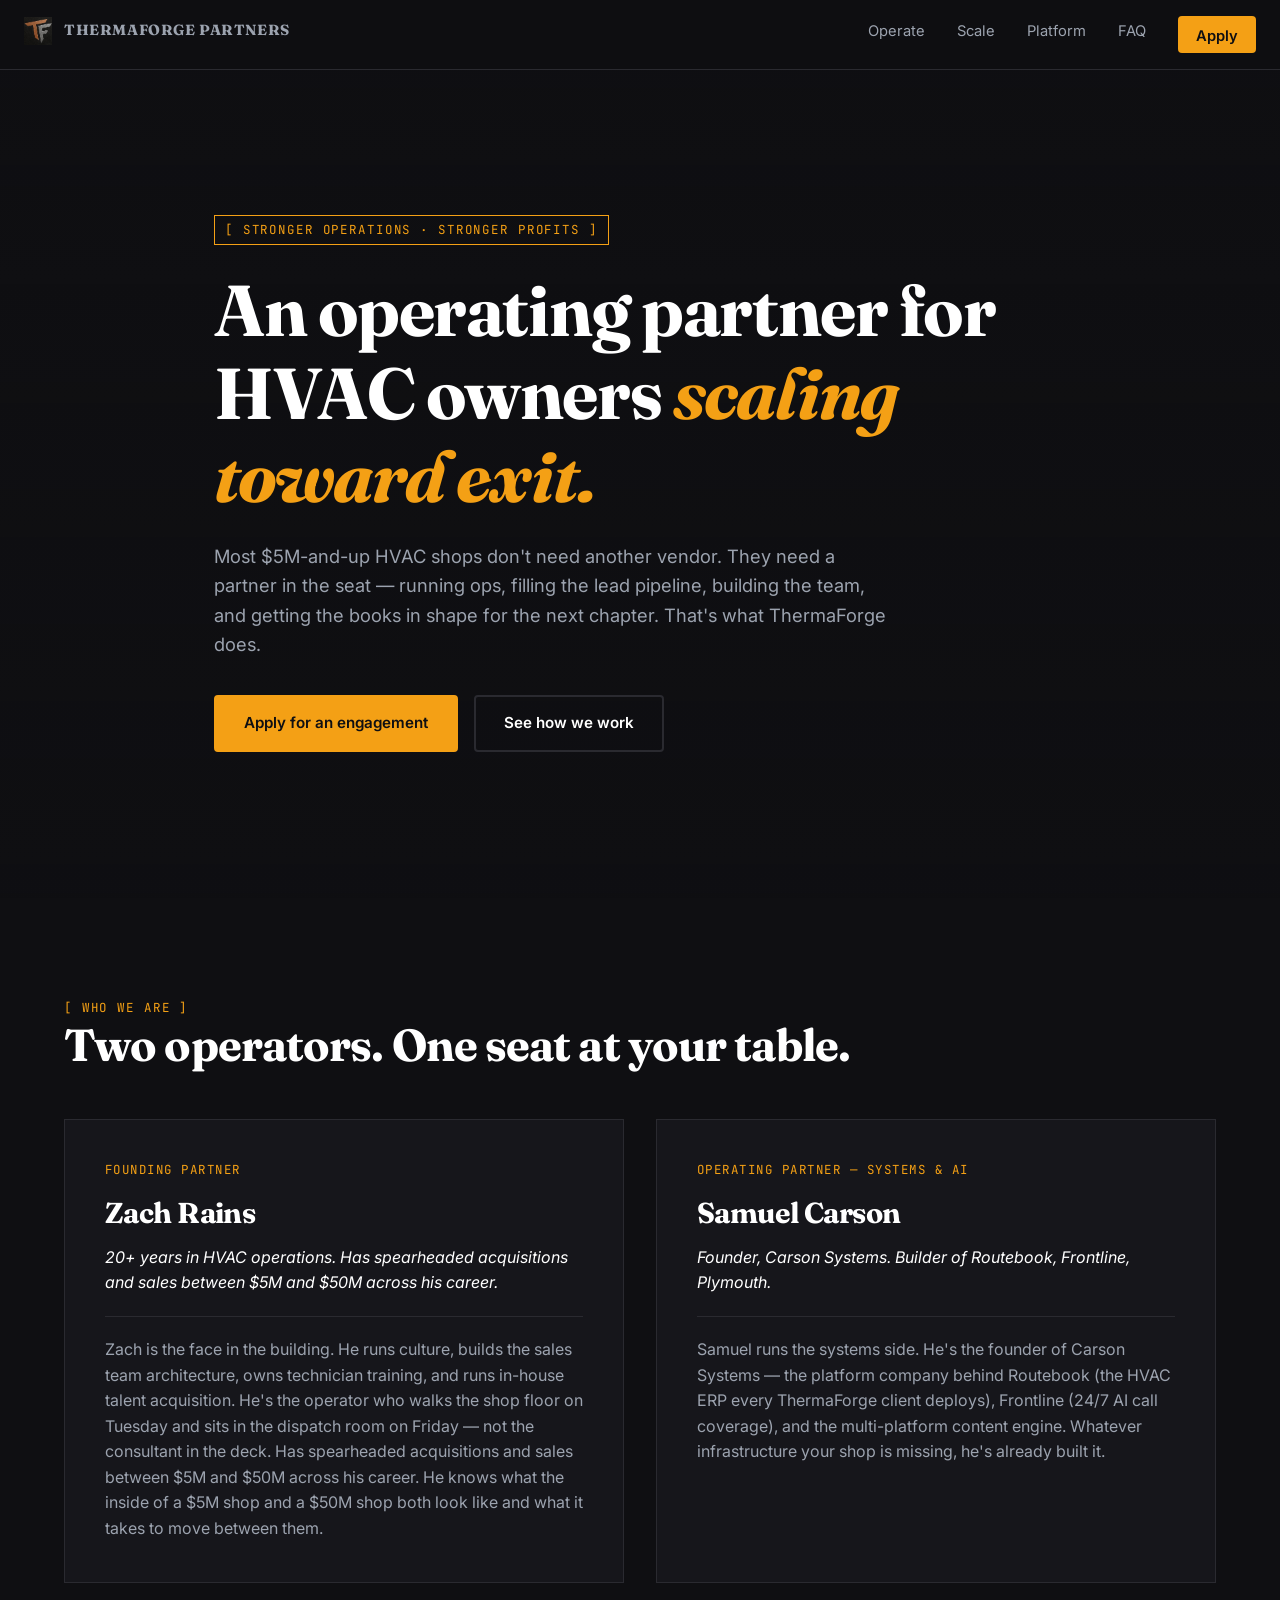
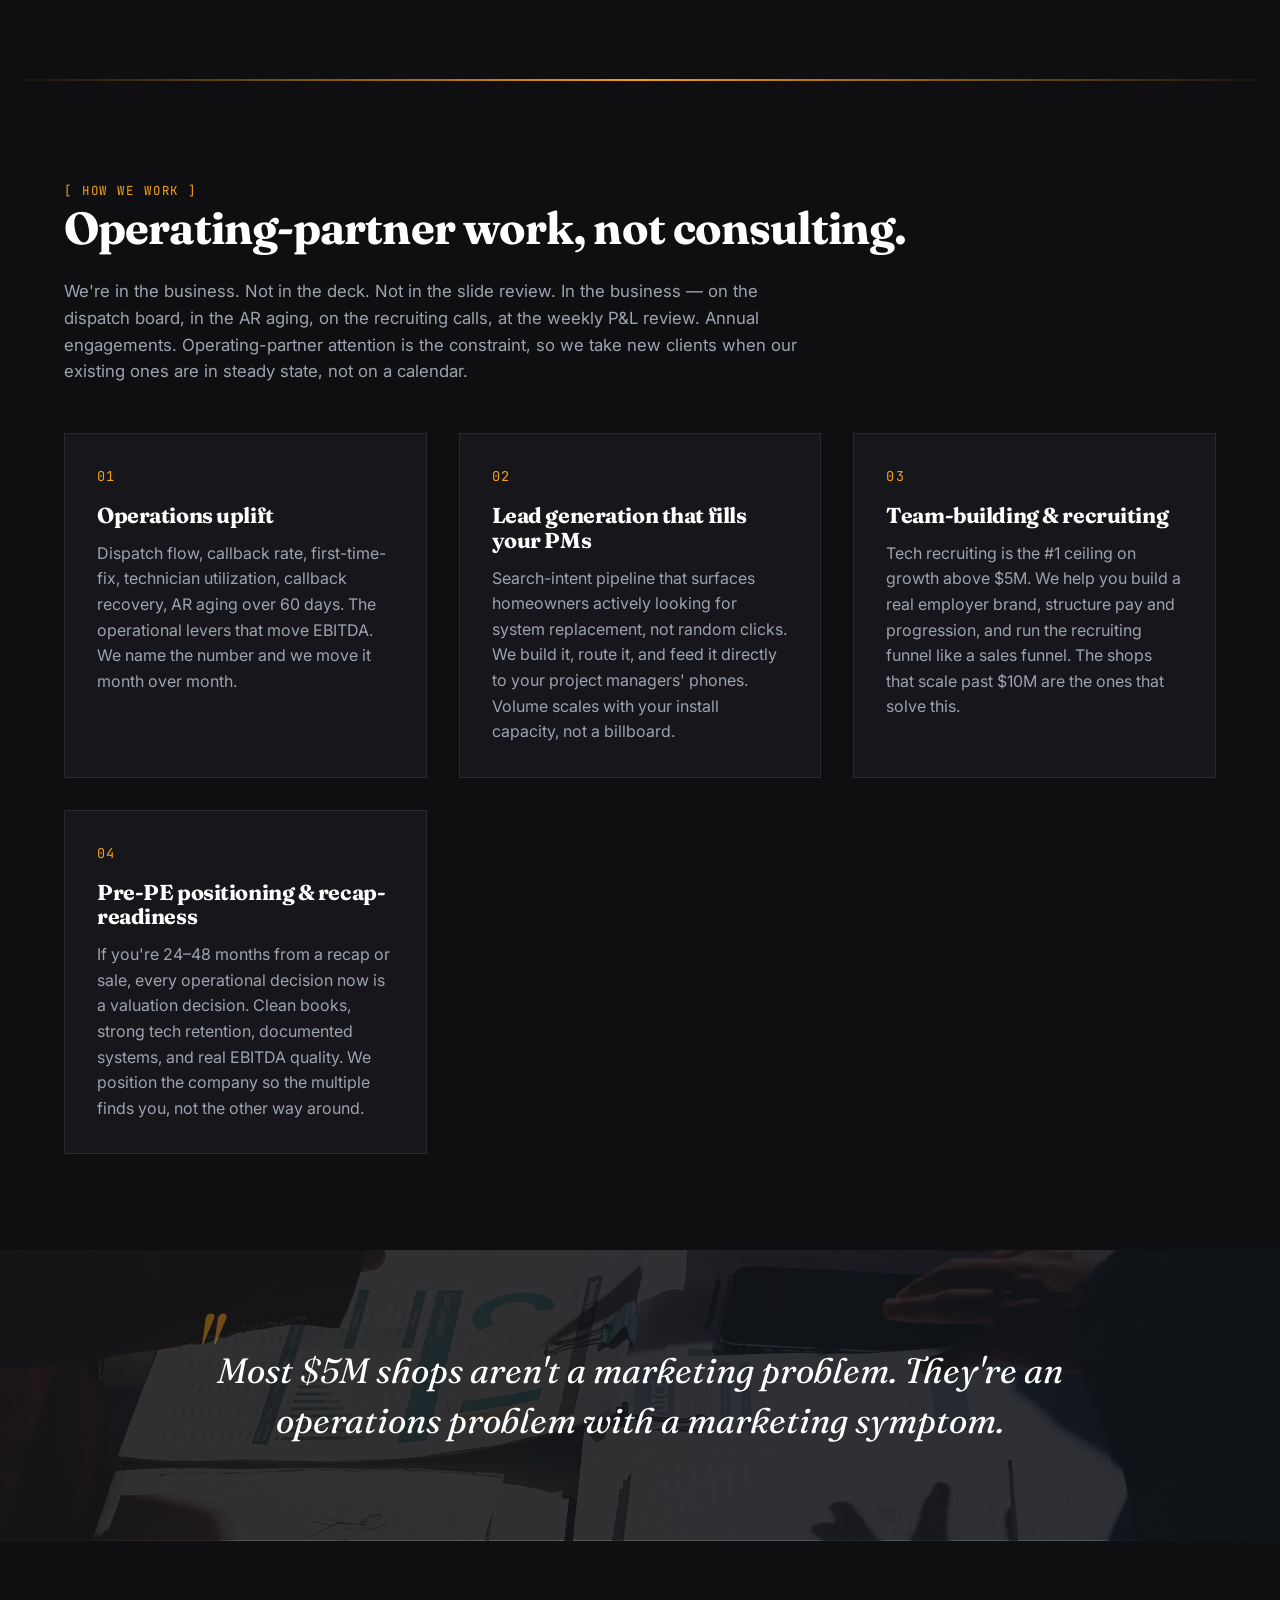
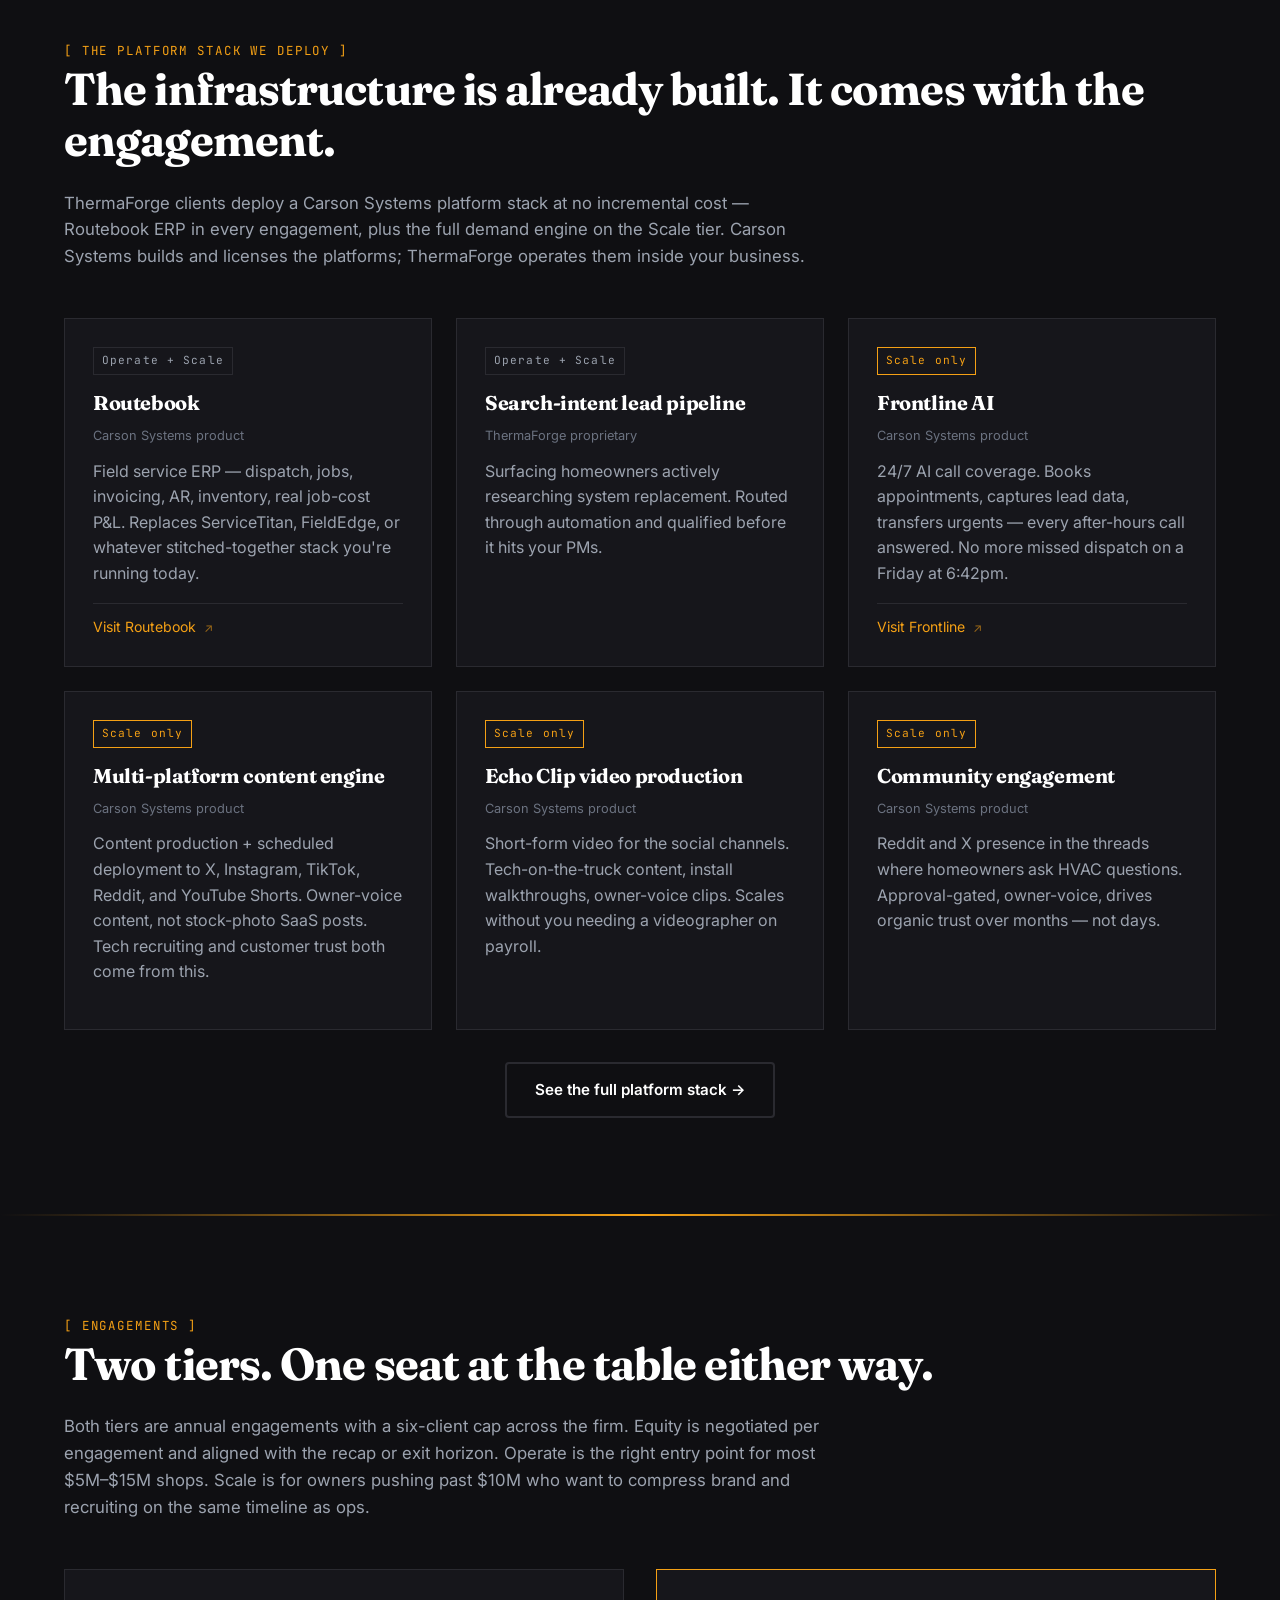
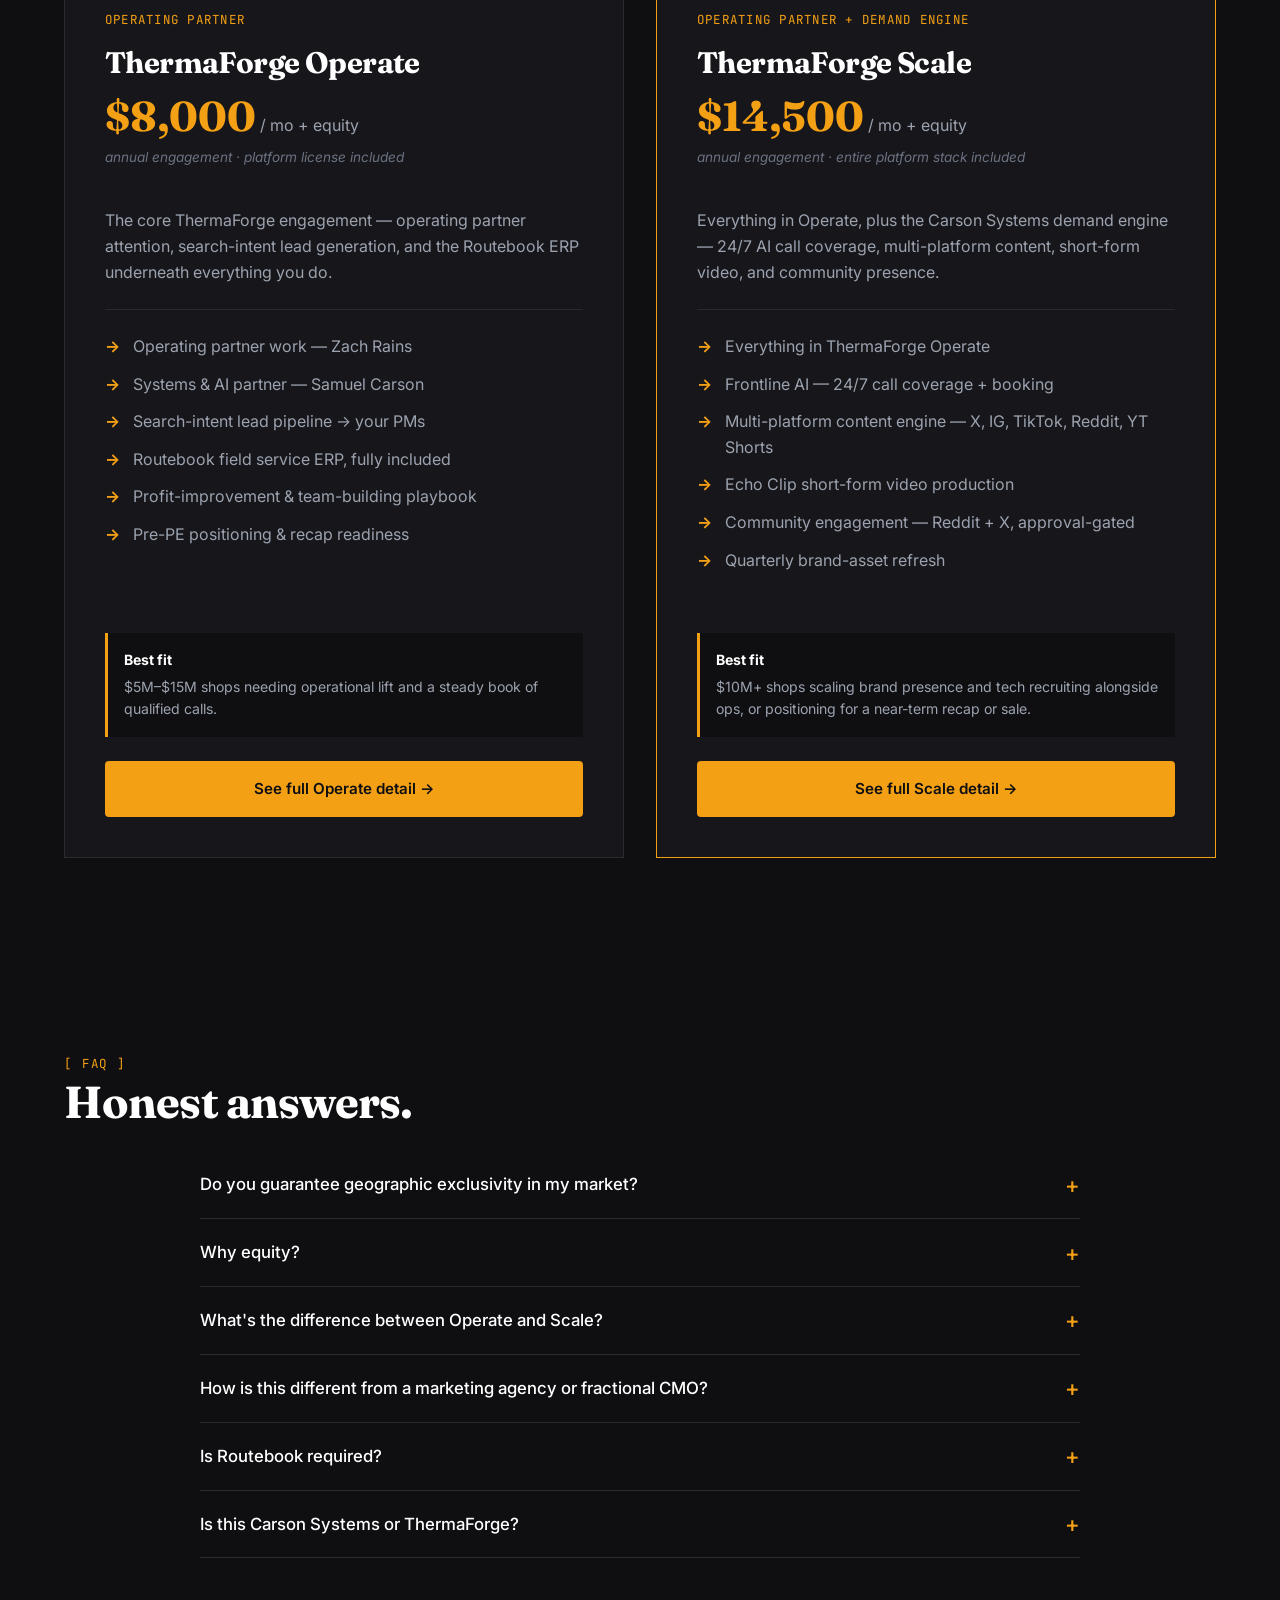
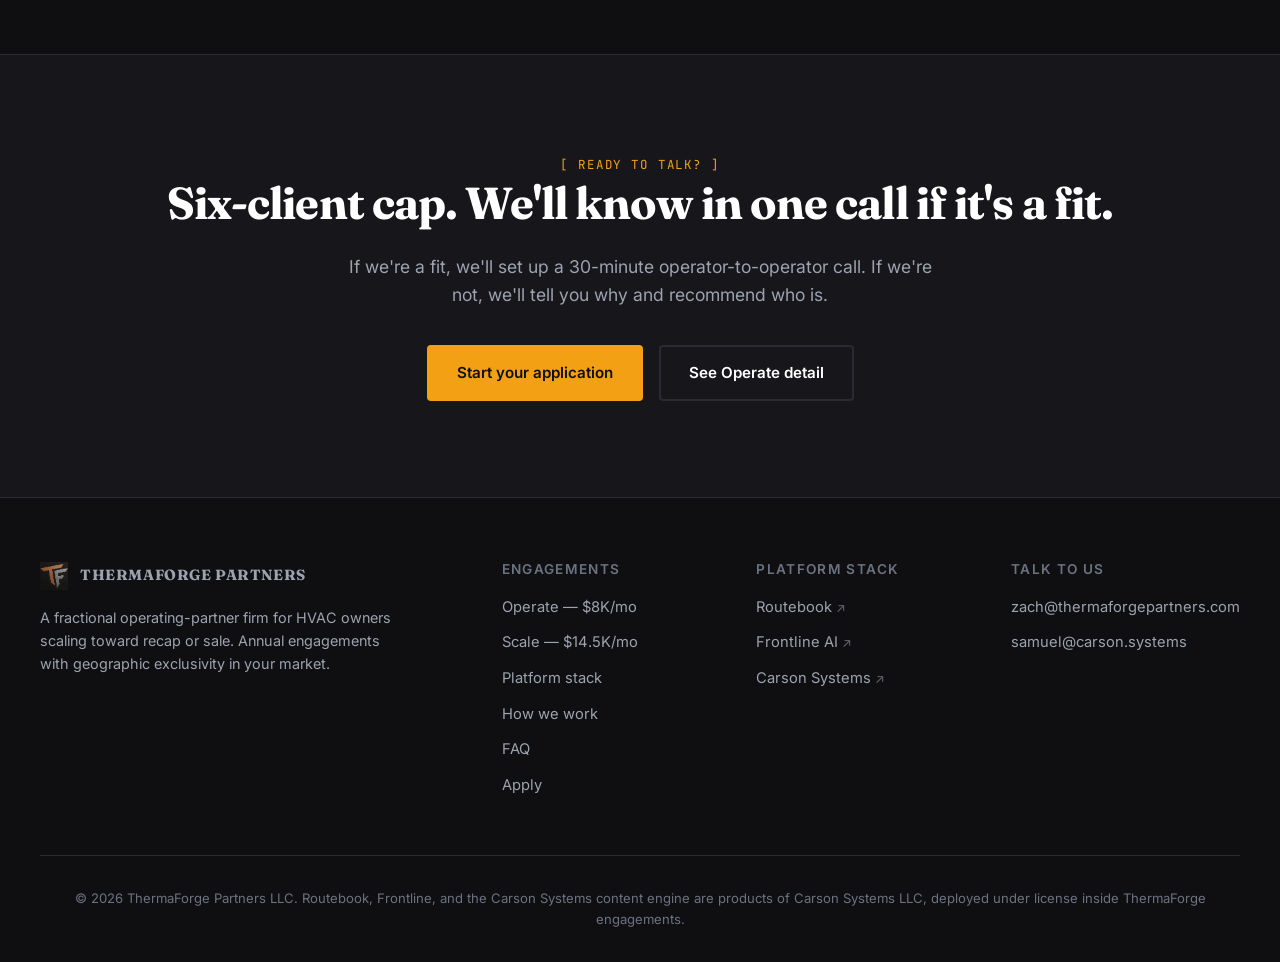
==== commit 358b89f6: "thermaforge: hero crossfade + multi-page architecture (operate/scale/platform/apply/thanks) + Zach c" ====
--- a/index.html
+++ b/index.html
@@ -12,16 +12,15 @@
 <link rel="icon" href="/assets/tf-monogram.png" type="image/png" />
 <link rel="preconnect" href="https://fonts.googleapis.com" />
 <link rel="preconnect" href="https://fonts.gstatic.com" crossorigin />
-<link rel="stylesheet" href="https://fonts.googleapis.com/css2?family=Inter:wght@400;500;600;700;800&display=swap" />
+<link rel="stylesheet" href="https://fonts.googleapis.com/css2?family=Fraunces:ital,wght@0,400;0,600;0,700;1,400;1,700&family=Inter:wght@400;500;600;700&family=JetBrains+Mono:wght@400;500&display=swap" />
 <link rel="stylesheet" href="/styles.css" />
-<link rel="canonical" href="https://thermaforgepartners.com/" />
 </head>
 <body>
 
 <nav class="tf-nav">
   <a href="/" class="tf-nav-logo">
     <img src="/assets/tf-monogram.png" alt="" />
-    <span class="tf-wordmark"><span class="tf-wordmark-main">THERM<span class="tf-a">A</span>FORGE</span><span class="tf-wordmark-sub">PARTNERS</span></span>
+    <span>THERMAFORGE PARTNERS</span>
   </a>
   <a href="/operate">Operate</a>
   <a href="/scale">Scale</a>
@@ -101,202 +100,62 @@
         <h3>Pre-PE positioning &amp; recap-readiness</h3>
         <p>If you're 24–48 months from a recap or sale, every operational decision now is a valuation decision. Clean books, strong tech retention, documented systems, and real EBITDA quality. We position the company so the multiple finds you, not the other way around.</p>
       </div>
-      <div class="tf-detail-block">
-        <span class="tf-block-num">05</span>
-        <h3>Service mix &amp; job profitability</h3>
-        <p>Maintenance contract attach rate, install gross margin, callback recovery, service-call mix. Most $5M shops scale revenue without scaling EBITDA because the wrong work is growing. We tune the mix — fewer low-margin one-off calls, more contract-anchored revenue, tighter install pricing discipline. EBITDA follows.</p>
-      </div>
-      <div class="tf-detail-block">
-        <span class="tf-block-num">06</span>
-        <h3>Weekly P&amp;L cadence &amp; owner discipline</h3>
-        <p>Monthly P&amp;L review is forensic — you're studying what already happened. Weekly review is operational — you're catching problems while you can still fix them. We install the cadence, sit in it with you, and turn the numbers into the operating rhythm of the company. Owners who do this scale. The ones who don't, don't.</p>
-      </div>
-    </div>
-  </div>
-</section>
-
-<section class="tf-pullquote" style="background-image: linear-gradient(rgba(0,0,0,0.85), rgba(0,0,0,0.85)), url('/assets/photos/timeline-financials.jpg');">
+    </div>
+  </div>
+</section>
+
+<section class="tf-pullquote" style="background-image: linear-gradient(rgba(15,15,18,0.85), rgba(15,15,18,0.85)), url('/assets/photos/timeline-financials.jpg');">
   <blockquote>
     Most $5M shops aren't a marketing problem. They're an operations problem with a marketing symptom.
   </blockquote>
 </section>
 
-<section class="tf-section tf-name-section" id="the-name">
-  <div class="tf-container">
-    <span class="tf-section-head">[ THE NAME ]</span>
-    <h2>Therma · Forge.</h2>
-    <p style="max-width: 760px; font-size: 1.15rem; color: var(--tf-steel);">Two halves of the same job.</p>
-
-    <div class="tf-name-grid">
-      <div class="tf-name-block">
-        <span class="tf-name-tag">THERMA</span>
-        <h3>Heat. The element that defines the work.</h3>
-        <p>Heat is what HVAC <em style="font-style:normal;color:var(--tf-copper);font-weight:600;">is</em>. It's also what owners feel — the pressure of moving from $5M to $10M, of carrying real EBITDA for the first time, of being 24 months from a recap and out of room to be average. We know the heat because we've sat in it. We've operated the systems, repaired the units, sold the installs, and run the P&amp;Ls behind them. The work doesn't happen at room temperature. It happens in the heat.</p>
-      </div>
-      <div class="tf-name-block">
-        <span class="tf-name-tag">FORGE</span>
-        <h3>What heat makes possible. Pressure-tested. Shaped. Joined.</h3>
-        <p>A forge is where raw material gets pressure-tested, shaped, and joined into something stronger than what went in. You don't get a stronger blade by avoiding the fire — you get it by working the metal, repeatedly, deliberately, in the heat, until what comes out is something the original ore couldn't be on its own. The forge is also where things <em style="font-style:normal;color:var(--tf-copper);font-weight:600;">merge</em>. Steel and carbon. Operator and owner. Operations, capital, and exit strategy. One company, one cohesive unit.</p>
-      </div>
-    </div>
-
-    <div class="tf-name-conclusion">
-      <p>That's the work. We don't consult around your business — we operate inside it. We bring our systems, our hands, and a real stake in the outcome. The result isn't a slide deck. It's a stronger company, forged operationally and financially, ready for whatever comes next.</p>
-      <p class="tf-name-tagline">Stronger operations. Stronger profits. Forged together.</p>
-    </div>
-  </div>
-</section>
-
-<section class="tf-section" id="new-stack">
-  <div class="tf-container">
-    <span class="tf-section-head">[ THE NEW OPERATING STACK ]</span>
-    <h2>This is the gap between $5M shops and $15M+ shops in 2026.</h2>
-    <p style="max-width: 760px; font-size: 1.05rem;">
-      The shops growing past $10M aren't necessarily the ones with better techs or bigger marketing budgets. They're the ones running on infrastructure built in the last 24 months — AI call coverage that catches every after-hours homeowner, content automation that puts owner-voice in front of recruits and customers daily, ERP that surfaces real job-cost P&amp;L instead of hoping a QuickBooks export reconciles.
-    </p>
-    <p style="max-width: 760px; font-size: 1.05rem;">
-      Every ThermaForge engagement deploys this stack. Every client shop ends the year with infrastructure that competitors will spend the next two years catching up to.
-    </p>
-    <div class="tf-detail-grid" style="margin-top: 32px;">
-      <div class="tf-detail-block">
-        <span class="tf-block-num">PHONES</span>
-        <h3>Frontline AI answers at 6:42pm Friday.</h3>
-        <p>Books the truck. Logs the call into Routebook. Captures the lead data your dispatcher would have lost to voicemail. Every legacy competitor in your metro is still missing those calls.</p>
-      </div>
-      <div class="tf-detail-block">
-        <span class="tf-block-num">CONTENT</span>
-        <h3>Owner-voice on five platforms while competitors post stock.</h3>
-        <p>The content engine puts your owner voice on X, Instagram, TikTok, Reddit, and YouTube Shorts daily. Recruits scroll and recognize your shop. Customers scroll and trust you before the first call.</p>
-      </div>
-      <div class="tf-detail-block">
-        <span class="tf-block-num">DATA</span>
-        <h3>Routebook gives the operating partner real visibility.</h3>
-        <p>Dispatch flow, callback recovery, AR aging by aging bucket, technician utilization, real job-cost P&amp;L. Operating-partner work depends on real numbers — Routebook is the layer that makes the work possible.</p>
-      </div>
-      <div class="tf-detail-block">
-        <span class="tf-block-num">EXIT</span>
-        <h3>PE buyers see a modern operation, not a cleanup project.</h3>
-        <p>Owners who get on this stack now don't just grow faster. They sell at higher multiples because the buyer sees documented systems, AI infrastructure, and recurring data — not a manual operation that needs $2M of post-close investment.</p>
-      </div>
-    </div>
-  </div>
-</section>
-
-<div class="tf-divider-copper"></div>
-
 <section class="tf-section">
   <div class="tf-container">
     <span class="tf-section-head">[ THE PLATFORM STACK WE DEPLOY ]</span>
     <h2>The infrastructure is already built. It comes with the engagement.</h2>
     <p style="max-width: 760px; font-size: 1.05rem;">
-      Every engagement bundles the Carson Systems platform stack into the monthly fee — no separate platform invoices. Routebook ($1,499/mo retail) ships with every engagement. Scale adds Frontline ($499/mo retail) and the full content engine. Stack value alone exceeds $24K/year, bundled.
+      ThermaForge clients deploy a Carson Systems platform stack at no incremental cost — Routebook ERP in every engagement, plus the full demand engine on the Scale tier. Carson Systems builds and licenses the platforms; ThermaForge operates them inside your business.
     </p>
     <div class="tf-platform-grid">
-
-      <details class="tf-platform-card-expand">
-        <summary class="tf-platform-card-summary">
-          <span class="tf-tier-badge">Operate + Scale</span>
-          <h3>Routebook <span class="tf-summary-tag">Carson Systems · Field service ERP</span></h3>
-          <p class="tf-card-tagline">Replaces ServiceTitan, FieldEdge, Housecall Pro. Plus three features none of them have.</p>
-          <span class="tf-expand-cue">What's inside <span class="tf-cue-arrow">→</span></span>
-        </summary>
-        <div class="tf-platform-card-body">
-          <h4>Core ERP</h4>
-          <p>Dispatch board, jobs, invoicing, AR aging, inventory and truck stock, mobile tech app, and real job-cost P&amp;L by job, by tech, by truck. Everything ServiceTitan does, without the per-seat tax and the upsell pressure.</p>
-
-          <h4>Reviews &amp; Reputation</h4>
-          <p>Auto-prompts the customer for a Google or Yelp review the moment the WO is closed. Tracks star rating per technician over time. Surfaces 1-star alerts to the owner immediately so a bad review gets addressed before it sits on the listing for two weeks. The highest-leverage marketing system in HVAC, built into the dispatch loop instead of bolted on.</p>
-
-          <h4>Lead Source &amp; Marketing ROI</h4>
-          <p>Every inbound call gets tagged with source — Google Ads, organic search, repeat customer, referral, Frontline AI inbound, NextDoor. The dashboard shows CAC by source and LTV by source side-by-side. Owner stops spending on the channels that don't pay back, doubles down on the ones that do. Marketing budget gets reallocated on data, not vibes.</p>
-
-          <div class="tf-moat-callout">
-            <span class="tf-moat-label">— THE MOAT —</span>
-            <h4>Frontline AI integration on the work order</h4>
-            <p>When Jennifer books a call, the WO is created with the call recording embedded. The technician listens to the customer describe the problem before they roll. They walk in already knowing what's wrong. First-time-fix rate climbs, callback rate drops, customer trust spikes because the tech "already knew."</p>
-            <p>Nobody else has this. Not ServiceTitan. Not FieldEdge. Not Housecall Pro. Not Jobber. Routebook is the only HVAC ERP that owns both the AI receptionist and the dispatch system in the same stack — which means the integration is native, not a third-party API bolted on top. This is the structural advantage that doesn't get caught up to in 18 months.</p>
-          </div>
-
-          <a class="tf-ext-link" href="https://runroutebook.com" target="_blank" rel="noopener">Visit Routebook <span class="ext-link-arrow">↗</span></a>
-        </div>
-      </details>
-
-      <details class="tf-platform-card-expand">
-        <summary class="tf-platform-card-summary">
-          <span class="tf-tier-badge">Operate + Scale</span>
-          <h3>Search-intent lead pipeline <span class="tf-summary-tag">ThermaForge proprietary</span></h3>
-          <p class="tf-card-tagline">Homeowners actively researching system replacement, qualified before they hit your PMs.</p>
-          <span class="tf-expand-cue">What's inside <span class="tf-cue-arrow">→</span></span>
-        </summary>
-        <div class="tf-platform-card-body">
-          <h4>How it works</h4>
-          <p>Surfacing homeowners who are actively researching system replacement — not idly browsing, actively pricing it out. Routed through automation, qualified against your service area and target ticket size, and delivered to your project managers as warm leads with the homeowner's research context attached.</p>
-          <h4>Why this is different from Google Ads</h4>
-          <p>Google Ads bid on the same five keywords every other HVAC shop in your metro is bidding on. CAC has been climbing for three years and tickets aren't keeping up. Search-intent capture happens upstream of the auction — the homeowner is found while they're still in research mode, before they've Googled "HVAC near me" and triggered the bidding war. Lower CAC, higher close rate, ticket size in your target band.</p>
-        </div>
-      </details>
-
-      <details class="tf-platform-card-expand">
-        <summary class="tf-platform-card-summary">
-          <span class="tf-tier-badge tf-scale-only">Scale only</span>
-          <h3>Frontline AI <span class="tf-summary-tag">Carson Systems · 24/7 phone coverage</span></h3>
-          <p class="tf-card-tagline">Books the truck at 6:42pm Friday while your competitor's voicemail plays.</p>
-          <span class="tf-expand-cue">What's inside <span class="tf-cue-arrow">→</span></span>
-        </summary>
-        <div class="tf-platform-card-body">
-          <h4>What Jennifer does</h4>
-          <p>24/7 AI call coverage. Answers every after-hours, weekend, and overflow call. Books appointments directly into the Routebook dispatch board. Captures lead data — name, address, system age, problem description. Transfers genuine emergencies to the on-call manager. Logs every call with full transcript and audio.</p>
-          <h4>What it replaces</h4>
-          <p>Voicemail (which loses the call ~70% of the time on the first miss), call-center contracts at $1.50–$3 per minute, and the after-hours stress tax on the owner's spouse. The numbers on a $5M shop usually pencil out to 8–12 missed calls per week — at $400 average ticket, that's $4K/week of missed dispatch. Frontline costs $499/mo retail, bundled into Scale.</p>
-          <a class="tf-ext-link" href="https://frontline.carson.systems" target="_blank" rel="noopener">Visit Frontline <span class="ext-link-arrow">↗</span></a>
-        </div>
-      </details>
-
-      <details class="tf-platform-card-expand">
-        <summary class="tf-platform-card-summary">
-          <span class="tf-tier-badge tf-scale-only">Scale only</span>
-          <h3>Multi-platform content engine <span class="tf-summary-tag">Carson Systems · Owner-voice content</span></h3>
-          <p class="tf-card-tagline">Owner voice on five platforms while competitors post stock photos.</p>
-          <span class="tf-expand-cue">What's inside <span class="tf-cue-arrow">→</span></span>
-        </summary>
-        <div class="tf-platform-card-body">
-          <h4>What ships</h4>
-          <p>Content production and scheduled deployment to X, Instagram, TikTok, Reddit, and YouTube Shorts. Owner-voice content — not the stock-photo SaaS posts that every HVAC marketing agency cranks out. Field photos, jobsite walkthroughs, owner-on-camera explanations of why the contactor failed and what good looks like.</p>
-          <h4>What it does for the business</h4>
-          <p>Two compounding outcomes. Tech recruiting: when a journeyman in your metro scrolls Instagram, your shop is recognizable, the owner has a face, the culture is visible. Application volume goes up, quality goes up. Customer trust: when a homeowner Googles your shop, the social presence backs up the Google reviews. Close rate goes up because the trust is pre-built before the first call.</p>
-        </div>
-      </details>
-
-      <details class="tf-platform-card-expand">
-        <summary class="tf-platform-card-summary">
-          <span class="tf-tier-badge tf-scale-only">Scale only</span>
-          <h3>Echo Clip video production <span class="tf-summary-tag">Carson Systems · Short-form video</span></h3>
-          <p class="tf-card-tagline">Tech-on-truck and owner-voice clips, no videographer on payroll.</p>
-          <span class="tf-expand-cue">What's inside <span class="tf-cue-arrow">→</span></span>
-        </summary>
-        <div class="tf-platform-card-body">
-          <h4>Production model</h4>
-          <p>Short-form video for the social channels. Tech-on-the-truck content, install walkthroughs, owner-voice clips, customer reaction edits. Scales without you needing a videographer on payroll or paying $3K per polished video to an agency.</p>
-          <h4>What it produces</h4>
-          <p>Roughly 12–20 short-form clips per month across the engagement, mixed across formats and platforms. Output paces with whatever shows up on a typical week of jobsites — the production engine is built to take raw field footage and produce platform-native edits, not to require studio shoots.</p>
-        </div>
-      </details>
-
-      <details class="tf-platform-card-expand">
-        <summary class="tf-platform-card-summary">
-          <span class="tf-tier-badge tf-scale-only">Scale only</span>
-          <h3>Community engagement <span class="tf-summary-tag">Carson Systems · Reddit + X presence</span></h3>
-          <p class="tf-card-tagline">Show up where homeowners actually ask HVAC questions, with owner approval on every post.</p>
-          <span class="tf-expand-cue">What's inside <span class="tf-cue-arrow">→</span></span>
-        </summary>
-        <div class="tf-platform-card-body">
-          <h4>Where it operates</h4>
-          <p>Reddit (r/HVAC, r/HomeImprovement, regional subs in your service area) and X. The threads where homeowners ask "is this contactor failing or do I need a new compressor" or "what's a fair price for a 3-ton system in [your metro]."</p>
-          <h4>Why approval-gated</h4>
-          <p>Every post sits in your owner-approval queue before it ships. You see the thread, the proposed reply, the technical accuracy check. One tap to approve, one tap to reject. Drives organic trust over months — not days. Slow-burn marketing channel that compounds.</p>
-        </div>
-      </details>
-
+      <article class="tf-platform-card">
+        <span class="tf-tier-badge">Operate + Scale</span>
+        <h3>Routebook</h3>
+        <p class="tf-producer-tag">Carson Systems product</p>
+        <div class="tf-card-body"><p>Field service ERP — dispatch, jobs, invoicing, AR, inventory, real job-cost P&amp;L. Replaces ServiceTitan, FieldEdge, or whatever stitched-together stack you're running today.</p></div>
+        <a class="tf-ext-link" href="https://runroutebook.com" target="_blank" rel="noopener">Visit Routebook <span class="ext-link-arrow">↗</span></a>
+      </article>
+      <article class="tf-platform-card">
+        <span class="tf-tier-badge">Operate + Scale</span>
+        <h3>Search-intent lead pipeline</h3>
+        <p class="tf-producer-tag">ThermaForge proprietary</p>
+        <div class="tf-card-body"><p>Surfacing homeowners actively researching system replacement. Routed through automation and qualified before it hits your PMs.</p></div>
+      </article>
+      <article class="tf-platform-card">
+        <span class="tf-tier-badge tf-scale-only">Scale only</span>
+        <h3>Frontline AI</h3>
+        <p class="tf-producer-tag">Carson Systems product</p>
+        <div class="tf-card-body"><p>24/7 AI call coverage. Books appointments, captures lead data, transfers urgents — every after-hours call answered. No more missed dispatch on a Friday at 6:42pm.</p></div>
+        <a class="tf-ext-link" href="https://frontline.carson.systems" target="_blank" rel="noopener">Visit Frontline <span class="ext-link-arrow">↗</span></a>
+      </article>
+      <article class="tf-platform-card">
+        <span class="tf-tier-badge tf-scale-only">Scale only</span>
+        <h3>Multi-platform content engine</h3>
+        <p class="tf-producer-tag">Carson Systems product</p>
+        <div class="tf-card-body"><p>Content production + scheduled deployment to X, Instagram, TikTok, Reddit, and YouTube Shorts. Owner-voice content, not stock-photo SaaS posts. Tech recruiting and customer trust both come from this.</p></div>
+      </article>
+      <article class="tf-platform-card">
+        <span class="tf-tier-badge tf-scale-only">Scale only</span>
+        <h3>Echo Clip video production</h3>
+        <p class="tf-producer-tag">Carson Systems product</p>
+        <div class="tf-card-body"><p>Short-form video for the social channels. Tech-on-the-truck content, install walkthroughs, owner-voice clips. Scales without you needing a videographer on payroll.</p></div>
+      </article>
+      <article class="tf-platform-card">
+        <span class="tf-tier-badge tf-scale-only">Scale only</span>
+        <h3>Community engagement</h3>
+        <p class="tf-producer-tag">Carson Systems product</p>
+        <div class="tf-card-body"><p>Reddit and X presence in the threads where homeowners ask HVAC questions. Approval-gated, owner-voice, drives organic trust over months — not days.</p></div>
+      </article>
     </div>
     <p style="margin-top: 32px; text-align: center;"><a href="/platform" class="tf-btn-secondary">See the full platform stack →</a></p>
   </div>
@@ -404,7 +263,7 @@
     <div class="tf-footer-brand">
       <a href="/" class="tf-nav-logo">
         <img src="/assets/tf-monogram.png" alt="" />
-        <span class="tf-wordmark"><span class="tf-wordmark-main">THERM<span class="tf-a">A</span>FORGE</span><span class="tf-wordmark-sub">PARTNERS</span></span>
+        <span>THERMAFORGE PARTNERS</span>
       </a>
       <p>A fractional operating-partner firm for HVAC owners scaling toward recap or sale. Annual engagements with geographic exclusivity in your market.</p>
     </div>
@@ -434,17 +293,9 @@
         <li><a href="mailto:samuel@carson.systems">samuel@carson.systems</a></li>
       </ul>
     </div>
-    <div>
-      <h4>Legal</h4>
-      <ul>
-        <li><a href="/privacy">Privacy Policy</a></li>
-        <li><a href="/terms">Terms of Service</a></li>
-        <li><a href="/disclaimer">Disclaimer</a></li>
-      </ul>
-    </div>
   </div>
   <div class="tf-footer-bottom">
-    © 2026 ThermaForge Partners LLC. Routebook, Frontline, and the Carson Systems content engine are products of Carson Systems LLC, deployed under license inside ThermaForge engagements. Forward-looking statements regarding operational uplift and recap valuation are projections, not guarantees. See <a href="/disclaimer">Disclaimer</a>.
+    © 2026 ThermaForge Partners LLC. Routebook, Frontline, and the Carson Systems content engine are products of Carson Systems LLC, deployed under license inside ThermaForge engagements.
   </div>
 </footer>
 
@@ -458,142 +309,5 @@
   })();
 </script>
 
-<script type="application/ld+json">
-{
-  "@context": "https://schema.org",
-  "@graph": [
-    {
-      "@type": "ProfessionalService",
-      "@id": "https://thermaforgepartners.com/#org",
-      "name": "ThermaForge Partners",
-      "alternateName": "ThermaForge",
-      "url": "https://thermaforgepartners.com",
-      "logo": "https://thermaforgepartners.com/assets/tf-monogram.png",
-      "image": "https://thermaforgepartners.com/assets/photos/hero-01-rooftop-skyline.jpg",
-      "description": "Fractional operating partner for HVAC owners scaling toward recap or sale. Annual engagements with geographic exclusivity. Routebook ERP and Frontline AI bundled.",
-      "priceRange": "$8000-$14500/month",
-      "areaServed": { "@type": "Country", "name": "United States" },
-      "serviceType": "Operating Partner Services for HVAC Companies",
-      "address": {
-        "@type": "PostalAddress",
-        "addressLocality": "Nashville",
-        "addressRegion": "TN",
-        "addressCountry": "US"
-      },
-      "founder": [
-        { "@id": "https://thermaforgepartners.com/#zach" },
-        { "@id": "https://thermaforgepartners.com/#samuel" }
-      ],
-      "sameAs": [
-        "https://carson.systems",
-        "https://runroutebook.com",
-        "https://frontline.carson.systems"
-      ],
-      "hasOfferCatalog": {
-        "@type": "OfferCatalog",
-        "name": "ThermaForge engagement tiers",
-        "itemListElement": [
-          {
-            "@type": "Offer",
-            "name": "ThermaForge Operate",
-            "description": "Operating partner work, search-intent lead pipeline, and Routebook ERP. For $5M-$15M HVAC shops.",
-            "priceSpecification": {
-              "@type": "UnitPriceSpecification",
-              "price": "8000",
-              "priceCurrency": "USD",
-              "unitText": "MONTH"
-            },
-            "url": "https://thermaforgepartners.com/operate"
-          },
-          {
-            "@type": "Offer",
-            "name": "ThermaForge Scale",
-            "description": "Operate plus the full Carson Systems demand engine — Frontline AI, content engine, video production, community engagement. For $10M+ HVAC shops scaling toward recap or sale.",
-            "priceSpecification": {
-              "@type": "UnitPriceSpecification",
-              "price": "14500",
-              "priceCurrency": "USD",
-              "unitText": "MONTH"
-            },
-            "url": "https://thermaforgepartners.com/scale"
-          }
-        ]
-      }
-    },
-    {
-      "@type": "Person",
-      "@id": "https://thermaforgepartners.com/#zach",
-      "name": "Zach Rains",
-      "jobTitle": "Founding Partner",
-      "worksFor": { "@id": "https://thermaforgepartners.com/#org" },
-      "description": "20+ years in HVAC operations. Has spearheaded acquisitions and sales between $5M and $50M.",
-      "email": "zach@thermaforgepartners.com"
-    },
-    {
-      "@type": "Person",
-      "@id": "https://thermaforgepartners.com/#samuel",
-      "name": "Samuel Carson",
-      "jobTitle": "Operating Partner — Systems & AI",
-      "worksFor": { "@id": "https://thermaforgepartners.com/#org" },
-      "description": "Founder of Carson Systems. Builder of Routebook, Frontline, and Plymouth.",
-      "email": "samuel@carson.systems"
-    },
-    {
-      "@type": "FAQPage",
-      "@id": "https://thermaforgepartners.com/#faq",
-      "mainEntity": [
-        {
-          "@type": "Question",
-          "name": "Do you guarantee geographic exclusivity in my market?",
-          "acceptedAnswer": {
-            "@type": "Answer",
-            "text": "Yes. Once we engage with a shop in a given metro, we don't take a second engagement that competes with you in the same service area. Exclusivity radius gets defined in the engagement letter against your actual service map, not a zip code."
-          }
-        },
-        {
-          "@type": "Question",
-          "name": "Why equity?",
-          "acceptedAnswer": {
-            "@type": "Answer",
-            "text": "Equity aligns the engagement with the actual outcome. Operating-partner work that pays only on retainer optimizes for the retainer. Operating-partner work that pays on equity optimizes for the recap multiple. Specific terms get negotiated per engagement against the recap timeline."
-          }
-        },
-        {
-          "@type": "Question",
-          "name": "What is the difference between Operate and Scale?",
-          "acceptedAnswer": {
-            "@type": "Answer",
-            "text": "Operate is the operating-partner engagement: ops uplift, lead-gen pipeline, and Routebook ERP. Right for $5M-$15M shops. Scale adds the full Carson Systems demand engine — 24/7 AI call coverage, multi-platform content, short-form video, and approval-gated community engagement. Right for $10M+ shops scaling brand and tech recruiting alongside ops."
-          }
-        },
-        {
-          "@type": "Question",
-          "name": "How is this different from a marketing agency or fractional CMO?",
-          "acceptedAnswer": {
-            "@type": "Answer",
-            "text": "A marketing agency runs your ads. A fractional CMO writes your strategy deck. ThermaForge sits in your dispatch meeting on Tuesday, looks at your AR aging on Wednesday, and reviews your tech turnover on Friday. The marketing flows out of fixing the operations, not the other way around."
-          }
-        },
-        {
-          "@type": "Question",
-          "name": "Is Routebook required?",
-          "acceptedAnswer": {
-            "@type": "Answer",
-            "text": "Effectively yes. Operating-partner work depends on real visibility into the business — dispatch, AR aging, job costing, P&L. Routebook is the platform layer that makes the work possible. It is bundled into the engagement at no separate platform invoice."
-          }
-        },
-        {
-          "@type": "Question",
-          "name": "Is this Carson Systems or ThermaForge?",
-          "acceptedAnswer": {
-            "@type": "Answer",
-            "text": "ThermaForge is a separate LLC. Carson Systems is the platform company that licenses Routebook, Frontline, and the content engine to ThermaForge for inclusion in client engagements. Same operating partners, two distinct companies, clear lines on the IP and the books."
-          }
-        }
-      ]
-    }
-  ]
-}
-</script>
 </body>
 </html>
--- a/styles.css
+++ b/styles.css
@@ -1,20 +1,19 @@
-/* THERMAFORGE PARTNERS — site stylesheet (Zach's actual brand canon) */
+/* THERMAFORGE PARTNERS — site stylesheet */
 :root {
-  --tf-copper: #E2611F;
-  --tf-copper-bright: #FF7438;
-  --tf-copper-deep: #C76D3C;
-  --tf-bg: #000000;
-  --tf-bg-alt: #0A0A0A;
-  --tf-bg-card: #111111;
-  --tf-border: #1E1E1E;
-  --tf-border-strong: #2A2A2A;
-  --tf-steel: #B5BCC2;
-  --tf-text: #F5F5F0;
-  --tf-text-muted: #9A9DA3;
-  --tf-text-dim: #6A6D73;
+  --tf-orange: #F4A015;
+  --tf-orange-bright: #FFB52A;
+  --tf-ember: #8B2500;
+  --tf-bg: #0F0F12;
+  --tf-bg-alt: #16161B;
+  --tf-bg-card: #1A1A20;
+  --tf-border: #2A2A30;
+  --tf-text: #FFFFFF;
+  --tf-text-muted: #9CA3AF;
+  --tf-text-dim: #6B7280;
 }
 
 * { box-sizing: border-box; margin: 0; padding: 0; }
+
 html { scroll-behavior: smooth; }
 
 body {
@@ -28,33 +27,28 @@
 }
 
 a { color: inherit; text-decoration: none; transition: color 0.15s ease; }
-a:hover { color: var(--tf-copper); }
+a:hover { color: var(--tf-orange); }
 
 img { max-width: 100%; display: block; }
 
 h1, h2, h3, h4 {
-  font-family: 'Inter', system-ui, sans-serif;
-  font-weight: 800;
-  line-height: 1.1;
-  letter-spacing: -0.025em;
-  color: var(--tf-text);
-}
-
-h1 { font-size: clamp(2.4rem, 6vw, 4.4rem); letter-spacing: -0.035em; }
-h2 { font-size: clamp(1.8rem, 4vw, 2.6rem); margin-bottom: 1.5rem; letter-spacing: -0.028em; }
-h3 { font-size: 1.35rem; margin-bottom: 0.75rem; font-weight: 700; }
-h4 { font-size: 1.05rem; margin-bottom: 0.5rem; font-weight: 600; letter-spacing: -0.01em; }
+  font-family: 'Fraunces', Georgia, serif;
+  font-weight: 700;
+  line-height: 1.15;
+  letter-spacing: -0.02em;
+}
+
+h1 { font-size: clamp(2.4rem, 6vw, 4.5rem); }
+h2 { font-size: clamp(1.8rem, 4vw, 2.8rem); margin-bottom: 1.5rem; }
+h3 { font-size: 1.35rem; margin-bottom: 0.75rem; }
+h4 { font-size: 1.1rem; margin-bottom: 0.5rem; font-family: 'Inter', sans-serif; font-weight: 600; }
 
 p { color: var(--tf-text-muted); }
 p + p { margin-top: 1rem; }
 
-/* NO ITALICS. Emphasis = copper + weight, never italic. */
-em, i {
-  font-style: normal;
-  color: var(--tf-copper);
-  font-weight: 800;
-}
-
+em { font-style: italic; color: var(--tf-orange); }
+
+/* === LAYOUT === */
 .tf-container { max-width: 1200px; margin: 0 auto; padding: 0 24px; }
 .tf-section { padding: 96px 0; }
 
@@ -66,75 +60,62 @@
 /* === NAV === */
 .tf-nav {
   position: sticky; top: 0; z-index: 100;
-  background: rgba(0, 0, 0, 0.88);
+  background: rgba(15, 15, 18, 0.85);
   backdrop-filter: blur(12px);
   border-bottom: 1px solid var(--tf-border);
   padding: 16px 24px;
   display: flex; align-items: center; gap: 32px;
 }
 
-.tf-nav-logo { display: flex; align-items: center; gap: 12px; margin-right: auto; }
+.tf-nav-logo {
+  display: flex; align-items: center; gap: 12px;
+  font-family: 'Fraunces', serif; font-weight: 700;
+  font-size: 0.95rem; letter-spacing: 0.04em;
+  margin-right: auto;
+}
 .tf-nav-logo img { width: 28px; height: 28px; }
-.tf-wordmark { display: flex; flex-direction: column; line-height: 1; }
-.tf-wordmark-main {
-  font-family: 'Inter', sans-serif;
-  font-weight: 800; letter-spacing: 0.08em;
-  font-size: 0.92rem;
-  color: var(--tf-steel);
-}
-.tf-wordmark-main .tf-a { color: var(--tf-copper); }
-.tf-wordmark-sub {
-  font-family: 'Inter', sans-serif;
-  font-weight: 700; letter-spacing: 0.22em;
-  font-size: 0.55rem;
-  color: var(--tf-copper);
-  margin-top: 4px;
-}
-
-.tf-nav a:not(.tf-nav-logo) {
+.tf-nav-logo:hover { color: var(--tf-orange); }
+
+.tf-nav a {
   font-size: 0.92rem; color: var(--tf-text-muted);
   padding-bottom: 4px; border-bottom: 2px solid transparent;
-  font-weight: 500;
 }
 .tf-nav a:hover { color: var(--tf-text); }
-.tf-nav a.active { color: var(--tf-copper); border-bottom-color: var(--tf-copper); }
+.tf-nav a.active { color: var(--tf-orange); border-bottom-color: var(--tf-orange); }
 
 .tf-nav-cta {
-  background: var(--tf-copper); color: var(--tf-bg) !important;
-  padding: 9px 18px; border-radius: 2px; font-weight: 700;
+  background: var(--tf-orange); color: var(--tf-bg) !important;
+  padding: 9px 18px; border-radius: 4px; font-weight: 600;
   border-bottom: none !important;
-  letter-spacing: 0.02em;
-}
-.tf-nav-cta:hover { background: var(--tf-copper-bright); color: var(--tf-bg) !important; }
+}
+.tf-nav-cta:hover { background: var(--tf-orange-bright); color: var(--tf-bg) !important; }
 
 @media (max-width: 768px) {
   .tf-nav { gap: 12px; padding: 14px 16px; flex-wrap: wrap; }
-  .tf-wordmark-main { font-size: 0.78rem; }
-  .tf-wordmark-sub { font-size: 0.48rem; }
-  .tf-nav a:not(.tf-nav-cta):not(.tf-nav-logo) { font-size: 0.82rem; }
+  .tf-nav-logo span { font-size: 0.8rem; }
+  .tf-nav a:not(.tf-nav-cta) { font-size: 0.82rem; }
 }
 
 /* === BUTTONS === */
 .tf-btn-primary {
   display: inline-block;
-  background: var(--tf-copper); color: var(--tf-bg) !important;
-  padding: 14px 28px; font-weight: 700; font-size: 0.95rem;
-  border-radius: 2px; transition: all 0.2s ease;
-  border: 2px solid var(--tf-copper);
-  letter-spacing: 0.01em;
-}
-.tf-btn-primary:hover { background: var(--tf-copper-bright); border-color: var(--tf-copper-bright); transform: translateY(-1px); }
+  background: var(--tf-orange); color: var(--tf-bg) !important;
+  padding: 14px 28px; font-weight: 600; font-size: 0.95rem;
+  border-radius: 4px; transition: all 0.2s ease;
+  border: 2px solid var(--tf-orange);
+}
+.tf-btn-primary:hover { background: var(--tf-orange-bright); border-color: var(--tf-orange-bright); transform: translateY(-1px); }
 
 .tf-btn-secondary {
   display: inline-block;
   background: transparent; color: var(--tf-text) !important;
   padding: 14px 28px; font-weight: 600; font-size: 0.95rem;
-  border: 2px solid var(--tf-border-strong); border-radius: 2px;
+  border: 2px solid var(--tf-border); border-radius: 4px;
   transition: all 0.2s ease;
 }
-.tf-btn-secondary:hover { border-color: var(--tf-copper); color: var(--tf-copper) !important; }
-
-/* === HERO === */
+.tf-btn-secondary:hover { border-color: var(--tf-orange); color: var(--tf-orange) !important; }
+
+/* === HERO (homepage crossfade) === */
 .tf-hero {
   position: relative; overflow: hidden;
   min-height: 92vh;
@@ -158,20 +139,25 @@
 }
 .tf-hero-overlay {
   position: absolute; inset: 0; z-index: 2;
-  background: linear-gradient(180deg, rgba(0,0,0,0.55) 0%, rgba(0,0,0,0.78) 50%, rgba(0,0,0,0.96) 100%);
+  background: linear-gradient(180deg,
+    rgba(15,15,18,0.55) 0%,
+    rgba(15,15,18,0.78) 50%,
+    rgba(15,15,18,0.95) 100%);
 }
 .tf-hero-content { position: relative; z-index: 3; max-width: 900px; padding: 0 24px; margin: 0 auto; width: 100%; }
 
 .tf-eyebrow {
   display: inline-block;
-  font-family: 'Inter', sans-serif;
-  font-size: 0.78rem; letter-spacing: 0.18em;
-  color: var(--tf-copper); margin-bottom: 24px;
-  padding: 4px 10px; border: 1px solid var(--tf-copper);
+  font-family: 'JetBrains Mono', 'Courier New', monospace;
+  font-size: 0.78rem; letter-spacing: 0.15em;
+  color: var(--tf-orange); margin-bottom: 24px;
+  padding: 4px 10px; border: 1px solid var(--tf-orange);
 }
 
 .tf-hero h1 { margin-bottom: 24px; }
+.tf-hero h1 em { color: var(--tf-orange); font-style: italic; }
 .tf-hero-sub { font-size: 1.15rem; max-width: 680px; margin-bottom: 36px; color: var(--tf-text-muted); }
+
 .tf-hero-ctas { display: flex; gap: 16px; flex-wrap: wrap; }
 
 @media (prefers-reduced-motion: reduce) {
@@ -179,7 +165,7 @@
   .tf-hero-slide:nth-child(2), .tf-hero-slide:nth-child(3) { display: none; }
 }
 
-/* === TIER PAGE HERO === */
+/* === TIER PAGE HERO (static bg) === */
 .tf-tier-hero {
   position: relative; padding: 120px 24px 96px;
   background-size: cover; background-position: center;
@@ -187,18 +173,18 @@
 }
 .tf-tier-hero::before {
   content: ''; position: absolute; inset: 0;
-  background: linear-gradient(180deg, rgba(0,0,0,0.62) 0%, rgba(0,0,0,0.94) 100%);
+  background: linear-gradient(180deg, rgba(15,15,18,0.6) 0%, rgba(15,15,18,0.92) 100%);
 }
 .tf-tier-hero > * { position: relative; z-index: 2; max-width: 900px; margin-left: auto; margin-right: auto; }
 .tf-tier-hero h1 { margin-bottom: 24px; }
 .tf-tier-subhead { font-size: 1.15rem; max-width: 680px; margin-bottom: 36px; color: var(--tf-text-muted); }
 
+/* === SECTION HEADERS === */
 .tf-section-head {
-  font-family: 'Inter', sans-serif;
-  font-size: 0.78rem; letter-spacing: 0.18em;
-  color: var(--tf-copper); margin-bottom: 12px;
+  font-family: 'JetBrains Mono', monospace;
+  font-size: 0.78rem; letter-spacing: 0.15em;
+  color: var(--tf-orange); margin-bottom: 12px;
   text-transform: uppercase;
-  display: block;
 }
 
 /* === DETAIL GRID === */
@@ -213,16 +199,16 @@
   position: relative;
   transition: all 0.25s ease;
 }
-.tf-detail-block:hover { border-color: var(--tf-copper); transform: translateY(-2px); }
+.tf-detail-block:hover { border-color: var(--tf-orange); transform: translateY(-2px); }
 .tf-block-num {
   display: block;
-  font-family: 'Inter', sans-serif;
-  font-size: 0.85rem; color: var(--tf-copper);
+  font-family: 'JetBrains Mono', monospace;
+  font-size: 0.85rem; color: var(--tf-orange);
   margin-bottom: 16px; letter-spacing: 0.1em;
 }
 .tf-detail-block h3 { color: var(--tf-text); margin-bottom: 12px; }
 
-/* === PARTNERS === */
+/* === WHO WE ARE (homepage partners) === */
 .tf-partners-grid {
   display: grid; grid-template-columns: repeat(auto-fit, minmax(380px, 1fr));
   gap: 32px; margin-top: 48px;
@@ -233,22 +219,21 @@
   padding: 40px;
 }
 .tf-card-tag {
-  font-family: 'Inter', sans-serif;
-  font-size: 0.78rem; letter-spacing: 0.14em;
-  color: var(--tf-copper); margin-bottom: 16px;
+  font-family: 'JetBrains Mono', monospace;
+  font-size: 0.78rem; letter-spacing: 0.12em;
+  color: var(--tf-orange); margin-bottom: 16px;
   text-transform: uppercase;
 }
 .tf-partner-card h3 {
-  font-size: 1.85rem; margin-bottom: 16px;
-  font-weight: 800; letter-spacing: -0.025em;
+  font-family: 'Fraunces', serif;
+  font-size: 1.8rem; margin-bottom: 16px;
 }
 .tf-partner-card .tf-credibility {
-  color: var(--tf-text); margin-bottom: 20px;
+  font-style: italic; color: var(--tf-text); margin-bottom: 20px;
   padding-bottom: 20px; border-bottom: 1px solid var(--tf-border);
-  font-weight: 500;
-}
-
-/* === PLATFORM CARDS === */
+}
+
+/* === PLATFORM STACK CARDS === */
 .tf-platform-grid {
   display: grid; grid-template-columns: repeat(auto-fit, minmax(320px, 1fr));
   gap: 24px; margin-top: 48px;
@@ -262,184 +247,29 @@
 }
 .tf-platform-card .tf-tier-badge {
   display: inline-block;
-  font-family: 'Inter', sans-serif;
-  font-size: 0.7rem; letter-spacing: 0.12em;
-  padding: 4px 8px; border: 1px solid var(--tf-border-strong);
+  font-family: 'JetBrains Mono', monospace;
+  font-size: 0.7rem; letter-spacing: 0.1em;
+  padding: 4px 8px; border: 1px solid var(--tf-border);
   color: var(--tf-text-muted); margin-bottom: 16px;
   width: fit-content;
 }
-.tf-platform-card .tf-tier-badge.tf-scale-only { color: var(--tf-copper); border-color: var(--tf-copper); }
+.tf-platform-card .tf-tier-badge.tf-scale-only { color: var(--tf-orange); border-color: var(--tf-orange); }
 .tf-platform-card h3 { font-size: 1.25rem; }
 .tf-platform-card .tf-producer-tag {
   font-size: 0.8rem; color: var(--tf-text-dim); margin-bottom: 12px;
 }
 .tf-platform-card .tf-card-body { flex: 1; margin-bottom: 16px; }
 .tf-platform-card .tf-ext-link {
-  font-size: 0.88rem; color: var(--tf-copper);
+  font-size: 0.88rem; color: var(--tf-orange);
   border-top: 1px solid var(--tf-border); padding-top: 12px;
 }
 .tf-platform-card .tf-screenshot-placeholder {
   background: var(--tf-bg);
-  border: 1px dashed var(--tf-border-strong);
+  border: 1px dashed var(--tf-border);
   padding: 32px 16px; margin: 16px 0;
   text-align: center; font-size: 0.82rem; color: var(--tf-text-dim);
-  font-family: 'Inter', sans-serif;
-}
-
-/* === EXPANDABLE PLATFORM CARDS (progressive disclosure) === */
-:root { interpolate-size: allow-keywords; }
-
-.tf-platform-card-expand {
-  background: var(--tf-bg-alt);
-  border: 1px solid var(--tf-border);
-  position: relative;
-  transition: border-color 0.25s ease, background 0.25s ease;
-}
-.tf-platform-card-expand:hover { border-color: var(--tf-copper-dim, #8a4421); }
-.tf-platform-card-expand[open] { border-color: var(--tf-copper); }
-
-.tf-platform-card-summary {
-  padding: 28px;
-  cursor: pointer;
-  list-style: none;
-  display: block;
-  user-select: none;
-}
-.tf-platform-card-summary::-webkit-details-marker { display: none; }
-.tf-platform-card-summary::marker { display: none; }
-
-.tf-platform-card-summary .tf-tier-badge {
-  display: inline-block;
-  font-family: 'Inter', sans-serif;
-  font-size: 0.7rem; letter-spacing: 0.12em;
-  padding: 4px 8px; border: 1px solid var(--tf-border-strong);
-  color: var(--tf-text-muted); margin-bottom: 16px;
-  width: fit-content;
-}
-.tf-platform-card-summary .tf-tier-badge.tf-scale-only {
-  color: var(--tf-copper); border-color: var(--tf-copper);
-}
-.tf-platform-card-summary h3 {
-  font-size: 1.25rem;
-  margin-bottom: 8px;
-  display: flex; flex-wrap: wrap; align-items: baseline; gap: 8px;
-}
-.tf-platform-card-summary .tf-summary-tag {
-  font-family: 'Inter', sans-serif;
-  font-size: 0.7rem;
-  letter-spacing: 0.08em;
-  text-transform: uppercase;
-  color: var(--tf-text-dim);
-  font-weight: 400;
-}
-.tf-platform-card-summary .tf-card-tagline {
-  color: var(--tf-text-muted);
-  font-size: 0.95rem;
-  line-height: 1.5;
-  margin-bottom: 18px;
-}
-.tf-platform-card-summary .tf-expand-cue {
-  display: inline-flex; align-items: center; gap: 6px;
-  font-family: 'Inter', sans-serif;
-  font-size: 0.75rem;
-  letter-spacing: 0.1em;
-  text-transform: uppercase;
-  color: var(--tf-copper);
-  border-top: 1px solid var(--tf-border);
-  padding-top: 14px;
-  width: 100%;
-  transition: gap 0.2s ease;
-}
-.tf-platform-card-summary:hover .tf-expand-cue { gap: 10px; }
-.tf-cue-arrow {
-  display: inline-block;
-  transition: transform 0.3s ease;
-}
-.tf-platform-card-expand[open] .tf-cue-arrow { transform: rotate(90deg); }
-.tf-platform-card-expand[open] .tf-expand-cue::before { content: ""; }
-.tf-platform-card-expand[open] .tf-expand-cue {
-  color: var(--tf-text-dim);
-}
-
-/* gentle height transition (modern browsers) */
-.tf-platform-card-expand::details-content {
-  block-size: 0;
-  height: 0;
-  overflow: hidden;
-  opacity: 0;
-  transition: block-size 0.35s ease, height 0.35s ease, opacity 0.25s ease, content-visibility 0.35s allow-discrete;
-}
-.tf-platform-card-expand[open]::details-content {
-  block-size: auto;
-  height: auto;
-  opacity: 1;
-}
-
-.tf-platform-card-body {
-  padding: 0 28px 28px 28px;
-  border-top: 1px solid var(--tf-border);
-  margin-top: -1px;
-}
-.tf-platform-card-body h4 {
-  font-size: 0.78rem;
-  letter-spacing: 0.14em;
-  text-transform: uppercase;
-  color: var(--tf-copper);
-  font-family: 'Inter', sans-serif;
-  font-weight: 600;
-  margin-top: 24px;
-  margin-bottom: 10px;
-}
-.tf-platform-card-body p {
-  color: var(--tf-text-muted);
-  font-size: 0.95rem;
-  line-height: 1.65;
-  margin-bottom: 14px;
-}
-.tf-platform-card-body .tf-ext-link {
-  display: inline-block;
-  margin-top: 18px;
-  font-size: 0.88rem;
-  color: var(--tf-copper);
-  font-family: 'Inter', sans-serif;
-  letter-spacing: 0.06em;
-}
-
-/* === MOAT CALLOUT === */
-.tf-moat-callout {
-  background: linear-gradient(135deg, rgba(226,97,31,0.06) 0%, rgba(226,97,31,0.02) 100%);
-  border: 1px solid var(--tf-copper);
-  border-left: 3px solid var(--tf-copper);
-  padding: 24px;
-  margin: 28px 0 8px 0;
-  position: relative;
-}
-.tf-moat-callout .tf-moat-label {
-  display: block;
-  font-family: 'Inter', sans-serif;
-  font-size: 0.7rem;
-  letter-spacing: 0.18em;
-  color: var(--tf-copper);
-  font-weight: 700;
-  margin-bottom: 12px;
-}
-.tf-moat-callout h4 {
-  color: var(--tf-text);
-  font-family: 'Inter', sans-serif;
-  font-size: 1.05rem;
-  letter-spacing: 0;
-  text-transform: none;
-  font-weight: 600;
-  margin-top: 0;
-  margin-bottom: 12px;
-}
-.tf-moat-callout p {
-  color: var(--tf-text-muted);
-  font-size: 0.95rem;
-  line-height: 1.65;
-  margin-bottom: 12px;
-}
-.tf-moat-callout p:last-child { margin-bottom: 0; }
+  font-family: 'JetBrains Mono', monospace;
+}
 
 /* === PRICING TIERS === */
 .tf-tiers-grid {
@@ -452,27 +282,27 @@
   padding: 40px; display: flex; flex-direction: column;
   transition: all 0.25s ease;
 }
-.tf-tier-card:hover { border-color: var(--tf-copper); }
-.tf-tier-card.tf-tier-featured { border-color: var(--tf-copper); }
+.tf-tier-card:hover { border-color: var(--tf-orange); }
+.tf-tier-card.tf-tier-featured { border-color: var(--tf-orange); }
 .tf-tier-tag {
-  font-family: 'Inter', sans-serif;
-  font-size: 0.78rem; letter-spacing: 0.14em;
-  color: var(--tf-copper); margin-bottom: 16px;
+  font-family: 'JetBrains Mono', monospace;
+  font-size: 0.78rem; letter-spacing: 0.1em;
+  color: var(--tf-orange); margin-bottom: 16px;
   text-transform: uppercase;
 }
 .tf-tier-card h3 {
-  font-size: 1.95rem; margin-bottom: 16px;
-  font-weight: 800; letter-spacing: -0.028em;
+  font-family: 'Fraunces', serif;
+  font-size: 1.85rem; margin-bottom: 16px;
 }
 .tf-price {
-  font-size: 2.6rem; font-weight: 800;
-  color: var(--tf-copper); line-height: 1;
-  letter-spacing: -0.03em;
-}
-.tf-price-suffix { font-size: 1rem; color: var(--tf-text-muted); margin-left: 4px; font-weight: 500; }
+  font-family: 'Fraunces', serif;
+  font-size: 2.6rem; font-weight: 700;
+  color: var(--tf-orange); line-height: 1;
+}
+.tf-price-suffix { font-size: 1rem; color: var(--tf-text-muted); margin-left: 4px; }
 .tf-tier-meta {
   font-size: 0.85rem; color: var(--tf-text-dim);
-  margin: 8px 0 24px;
+  margin: 8px 0 24px; font-style: italic;
 }
 .tf-tier-card ul {
   list-style: none; margin: 24px 0;
@@ -484,39 +314,41 @@
 }
 .tf-tier-card li::before {
   content: '→'; position: absolute; left: 0;
-  color: var(--tf-copper); font-weight: 700;
+  color: var(--tf-orange); font-weight: 700;
 }
 .tf-best-fit {
   margin-top: auto; padding: 16px; background: var(--tf-bg);
-  border-left: 3px solid var(--tf-copper);
+  border-left: 3px solid var(--tf-orange);
   font-size: 0.88rem; color: var(--tf-text-muted);
 }
 .tf-best-fit strong { color: var(--tf-text); display: block; margin-bottom: 4px; }
 .tf-tier-card .tf-btn-primary { margin-top: 24px; width: 100%; text-align: center; }
 
-/* === TIMELINE === */
+/* === 90-DAY TIMELINE === */
 .tf-timeline-vertical {
   margin-top: 48px;
   border-left: 2px solid var(--tf-border);
   padding-left: 32px;
   margin-left: 12px;
 }
-.tf-week { position: relative; padding-bottom: 32px; }
+.tf-week {
+  position: relative; padding-bottom: 32px;
+}
 .tf-week::before {
   content: ''; position: absolute; left: -41px; top: 6px;
   width: 16px; height: 16px;
-  background: var(--tf-copper); border-radius: 50%;
+  background: var(--tf-orange); border-radius: 50%;
   box-shadow: 0 0 0 4px var(--tf-bg);
 }
 .tf-week-label {
   display: inline-block;
-  font-family: 'Inter', sans-serif;
-  font-size: 0.82rem; color: var(--tf-copper);
+  font-family: 'JetBrains Mono', monospace;
+  font-size: 0.82rem; color: var(--tf-orange);
   letter-spacing: 0.1em; margin-bottom: 8px;
 }
 .tf-week h4 { color: var(--tf-text); }
 
-/* === PULL QUOTE (no italic) === */
+/* === PULL QUOTE === */
 .tf-pullquote {
   padding: 96px 24px;
   background-size: cover; background-position: center;
@@ -524,40 +356,41 @@
   text-align: center;
 }
 .tf-pullquote blockquote {
-  font-family: 'Inter', sans-serif;
-  font-style: normal;
-  font-weight: 700;
-  font-size: clamp(1.5rem, 3vw, 2.4rem);
-  line-height: 1.3;
-  letter-spacing: -0.025em;
+  font-family: 'Fraunces', serif;
+  font-style: italic;
+  font-size: clamp(1.4rem, 3vw, 2.2rem);
+  line-height: 1.4;
   max-width: 880px; margin: 0 auto;
   color: var(--tf-text);
   position: relative;
 }
 .tf-pullquote blockquote::before {
-  content: ''; display: block;
-  width: 56px; height: 4px;
-  background: var(--tf-copper);
-  margin: 0 auto 32px;
-}
-
-/* === COMPARISON === */
-.tf-comparison-table { width: 100%; margin-top: 32px; border-collapse: collapse; font-size: 0.92rem; }
+  content: '"'; position: absolute; top: -40px; left: -10px;
+  font-size: 6rem; color: var(--tf-orange); opacity: 0.4;
+  line-height: 1;
+}
+
+/* === COMPARISON TABLE === */
+.tf-comparison-table {
+  width: 100%; margin-top: 32px;
+  border-collapse: collapse;
+  font-size: 0.92rem;
+}
 .tf-comparison-table th, .tf-comparison-table td {
   padding: 14px 12px; text-align: left;
   border-bottom: 1px solid var(--tf-border);
 }
 .tf-comparison-table th {
-  font-family: 'Inter', sans-serif;
+  font-family: 'JetBrains Mono', monospace;
   font-size: 0.78rem; letter-spacing: 0.06em;
   color: var(--tf-text-muted); text-transform: uppercase;
   font-weight: 500;
 }
 .tf-comparison-table th:nth-child(2) {
-  color: var(--tf-copper); border-bottom-color: var(--tf-copper);
+  color: var(--tf-orange); border-bottom-color: var(--tf-orange);
 }
 .tf-comparison-table td:nth-child(2) {
-  background: rgba(226, 97, 31, 0.06);
+  background: rgba(244, 160, 21, 0.04);
   color: var(--tf-text); font-weight: 500;
 }
 .tf-comparison-table td:first-child { color: var(--tf-text); font-weight: 500; }
@@ -576,21 +409,20 @@
 }
 .tf-faq summary {
   list-style: none; cursor: pointer;
-  font-weight: 600; font-size: 1.05rem;
+  font-weight: 500; font-size: 1.05rem;
   padding-right: 32px; position: relative;
-  letter-spacing: -0.01em;
 }
 .tf-faq summary::-webkit-details-marker { display: none; }
 .tf-faq summary::after {
   content: '+'; position: absolute; right: 0; top: 50%;
   transform: translateY(-50%); font-size: 1.4rem;
-  color: var(--tf-copper); transition: transform 0.2s ease;
+  color: var(--tf-orange); transition: transform 0.2s ease;
 }
 .tf-faq details[open] summary::after { content: '−'; }
 .tf-faq details > p { margin-top: 12px; color: var(--tf-text-muted); }
 .tf-faq details > p + p { margin-top: 12px; }
 
-/* === CTA === */
+/* === CTA SECTION === */
 .tf-cta-section {
   text-align: center;
   padding: 96px 24px;
@@ -609,25 +441,24 @@
   background: var(--tf-bg-alt);
 }
 .tf-form legend {
-  color: var(--tf-copper);
-  padding: 0 12px; font-size: 1rem;
-  font-weight: 700; letter-spacing: 0.02em;
+  font-family: 'Fraunces', serif;
+  color: var(--tf-orange);
+  padding: 0 12px; font-size: 1.05rem;
 }
 .tf-form label {
   display: block; margin-bottom: 18px;
   font-size: 0.92rem; color: var(--tf-text-muted);
-  font-weight: 500;
 }
 .tf-form input, .tf-form select, .tf-form textarea {
   width: 100%; background: var(--tf-bg);
-  border: 1px solid var(--tf-border-strong);
+  border: 1px solid var(--tf-border);
   color: var(--tf-text);
   padding: 12px; margin-top: 6px;
   font-family: inherit; font-size: 0.95rem;
   transition: border-color 0.15s ease;
 }
 .tf-form input:focus, .tf-form select:focus, .tf-form textarea:focus {
-  border-color: var(--tf-copper); outline: none;
+  border-color: var(--tf-orange); outline: none;
 }
 .tf-form textarea { resize: vertical; min-height: 100px; }
 .tf-form button[type="submit"] { width: 100%; padding: 16px; font-size: 1rem; }
@@ -642,6 +473,7 @@
   background: var(--tf-bg);
   border-top: 1px solid var(--tf-border);
   padding: 64px 24px 32px;
+  margin-top: 0;
 }
 .tf-footer-grid {
   max-width: 1200px; margin: 0 auto;
@@ -654,14 +486,15 @@
 .tf-footer-brand .tf-nav-logo { margin-bottom: 16px; }
 .tf-footer-brand p { font-size: 0.9rem; }
 .tf-footer h4 {
-  font-size: 0.78rem; letter-spacing: 0.14em;
+  font-family: 'Inter', sans-serif;
+  font-size: 0.85rem; letter-spacing: 0.1em;
   color: var(--tf-text-dim); text-transform: uppercase;
-  margin-bottom: 16px; font-weight: 700;
+  margin-bottom: 16px;
 }
 .tf-footer ul { list-style: none; }
 .tf-footer li { margin-bottom: 10px; }
 .tf-footer a { font-size: 0.92rem; color: var(--tf-text-muted); }
-.tf-footer a:hover { color: var(--tf-copper); }
+.tf-footer a:hover { color: var(--tf-orange); }
 .ext-link-arrow {
   display: inline-block; margin-left: 4px; font-size: 0.85em;
   opacity: 0.6; transition: opacity 0.2s ease, transform 0.2s ease;
@@ -678,190 +511,13 @@
   .tf-footer-grid { grid-template-columns: 1fr; gap: 32px; }
 }
 
-.tf-divider { height: 1px; background: var(--tf-border); max-width: 1200px; margin: 0 auto; }
-.tf-divider-copper {
+/* === DIVIDER === */
+.tf-divider {
+  height: 1px; background: var(--tf-border);
+  max-width: 1200px; margin: 0 auto;
+}
+.tf-divider-orange {
   height: 2px;
-  background: linear-gradient(90deg, transparent, var(--tf-copper), transparent);
+  background: linear-gradient(90deg, transparent, var(--tf-orange), transparent);
   margin: 0 auto;
 }
-
-
-/* ════════════════════════════════════════════════════════
-   THE NAME — brand-story section (Therma · Forge)
-   ════════════════════════════════════════════════════════ */
-
-.tf-name-section {
-  background: linear-gradient(180deg, #000 0%, #0a0a0a 100%);
-  border-top: 1px solid rgba(226, 97, 31, 0.15);
-  border-bottom: 1px solid rgba(226, 97, 31, 0.15);
-}
-
-.tf-name-section h2 {
-  font-size: clamp(2.5rem, 5vw, 4rem);
-  letter-spacing: -0.02em;
-  margin-bottom: 8px;
-}
-
-.tf-name-grid {
-  display: grid;
-  grid-template-columns: 1fr 1fr;
-  gap: 48px;
-  margin-top: 48px;
-}
-
-@media (max-width: 768px) {
-  .tf-name-grid {
-    grid-template-columns: 1fr;
-    gap: 32px;
-  }
-}
-
-.tf-name-block {
-  padding: 40px 36px;
-  background: rgba(226, 97, 31, 0.04);
-  border: 1px solid rgba(226, 97, 31, 0.2);
-  border-radius: 4px;
-  position: relative;
-  overflow: hidden;
-}
-
-.tf-name-block::before {
-  content: '';
-  position: absolute;
-  top: 0;
-  left: 0;
-  width: 4px;
-  height: 100%;
-  background: var(--tf-copper);
-}
-
-.tf-name-tag {
-  display: inline-block;
-  font-family: 'Inter', sans-serif;
-  font-size: 0.78rem;
-  font-weight: 700;
-  letter-spacing: 0.24em;
-  color: var(--tf-copper);
-  text-transform: uppercase;
-  margin-bottom: 18px;
-}
-
-.tf-name-block h3 {
-  font-size: 1.4rem;
-  font-weight: 700;
-  letter-spacing: -0.01em;
-  color: #fff;
-  margin-bottom: 16px;
-  line-height: 1.3;
-}
-
-.tf-name-block p {
-  color: var(--tf-steel);
-  font-size: 1.02rem;
-  line-height: 1.7;
-}
-
-.tf-name-conclusion {
-  margin-top: 56px;
-  max-width: 820px;
-}
-
-.tf-name-conclusion p {
-  color: var(--tf-steel);
-  font-size: 1.08rem;
-  line-height: 1.7;
-}
-
-.tf-name-tagline {
-  margin-top: 28px !important;
-  font-size: 1.35rem !important;
-  font-weight: 700 !important;
-  color: var(--tf-copper) !important;
-  letter-spacing: 0.005em;
-  line-height: 1.4 !important;
-}
-
-
-/* ════════════════════════════════════════════════════════
-   LEGAL PAGES — Privacy / Terms / Disclaimer
-   ════════════════════════════════════════════════════════ */
-
-.tf-legal {
-  padding: 80px 0 120px;
-  background: #000;
-  min-height: 60vh;
-}
-
-.tf-legal .tf-section-head {
-  display: inline-block;
-  margin-bottom: 24px;
-}
-
-.tf-legal h1 {
-  font-size: clamp(2.2rem, 4.5vw, 3.5rem);
-  font-weight: 800;
-  letter-spacing: -0.02em;
-  color: #fff;
-  margin-bottom: 8px;
-  line-height: 1.1;
-}
-
-.tf-legal-meta {
-  font-family: 'Inter', sans-serif;
-  font-size: 0.82rem;
-  font-weight: 500;
-  letter-spacing: 0.08em;
-  color: var(--tf-steel);
-  text-transform: uppercase;
-  margin-bottom: 48px;
-  padding-bottom: 24px;
-  border-bottom: 1px solid rgba(181, 188, 194, 0.15);
-}
-
-.tf-legal h2 {
-  font-size: 1.4rem;
-  font-weight: 700;
-  letter-spacing: -0.01em;
-  color: var(--tf-copper);
-  margin-top: 40px;
-  margin-bottom: 14px;
-  line-height: 1.3;
-}
-
-.tf-legal h2:first-of-type {
-  margin-top: 0;
-}
-
-.tf-legal p,
-.tf-legal li {
-  color: #d4d8dc;
-  font-size: 1rem;
-  line-height: 1.75;
-  margin-bottom: 14px;
-  max-width: 780px;
-}
-
-.tf-legal ul {
-  margin: 0 0 18px 24px;
-  padding: 0;
-}
-
-.tf-legal li {
-  margin-bottom: 8px;
-  list-style: disc;
-}
-
-.tf-legal a {
-  color: var(--tf-copper);
-  text-decoration: underline;
-  text-underline-offset: 2px;
-}
-
-.tf-legal a:hover {
-  color: #ff8347;
-}
-
-.tf-legal strong {
-  color: #fff;
-  font-weight: 600;
-}
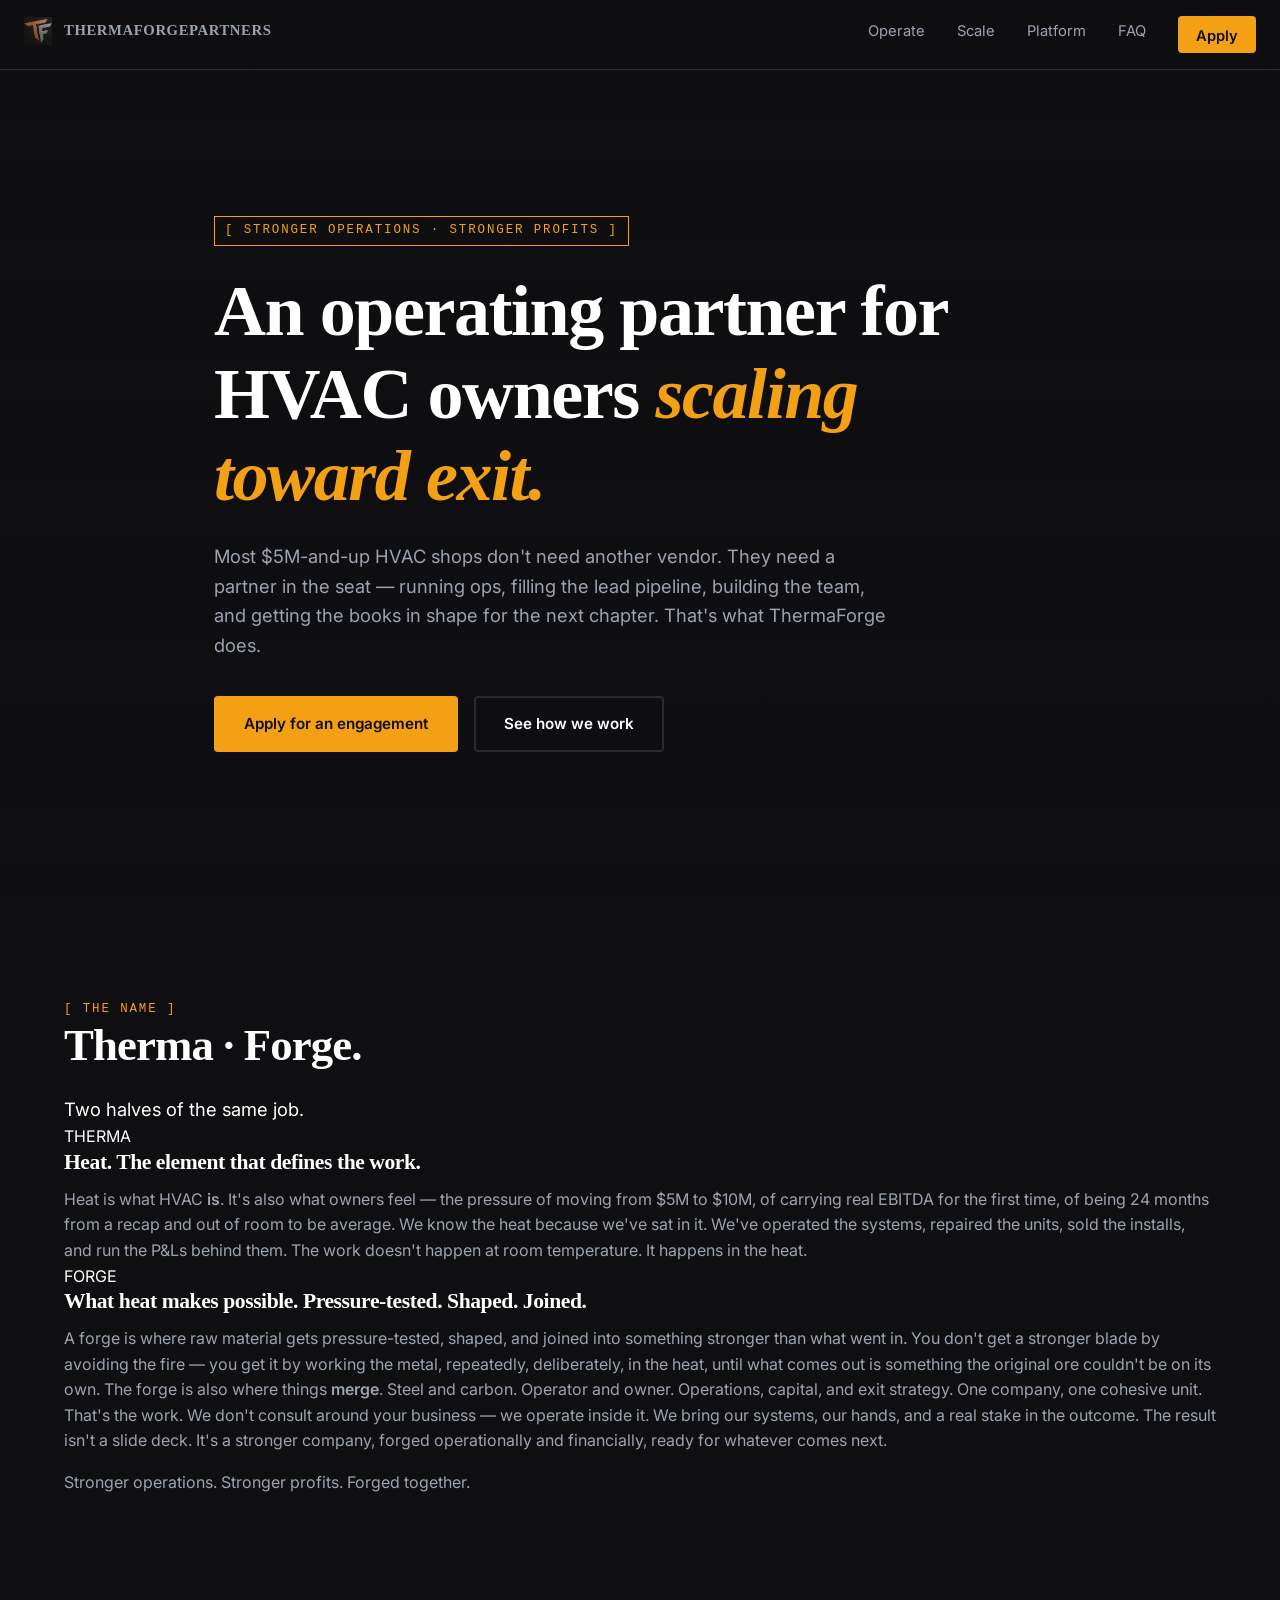
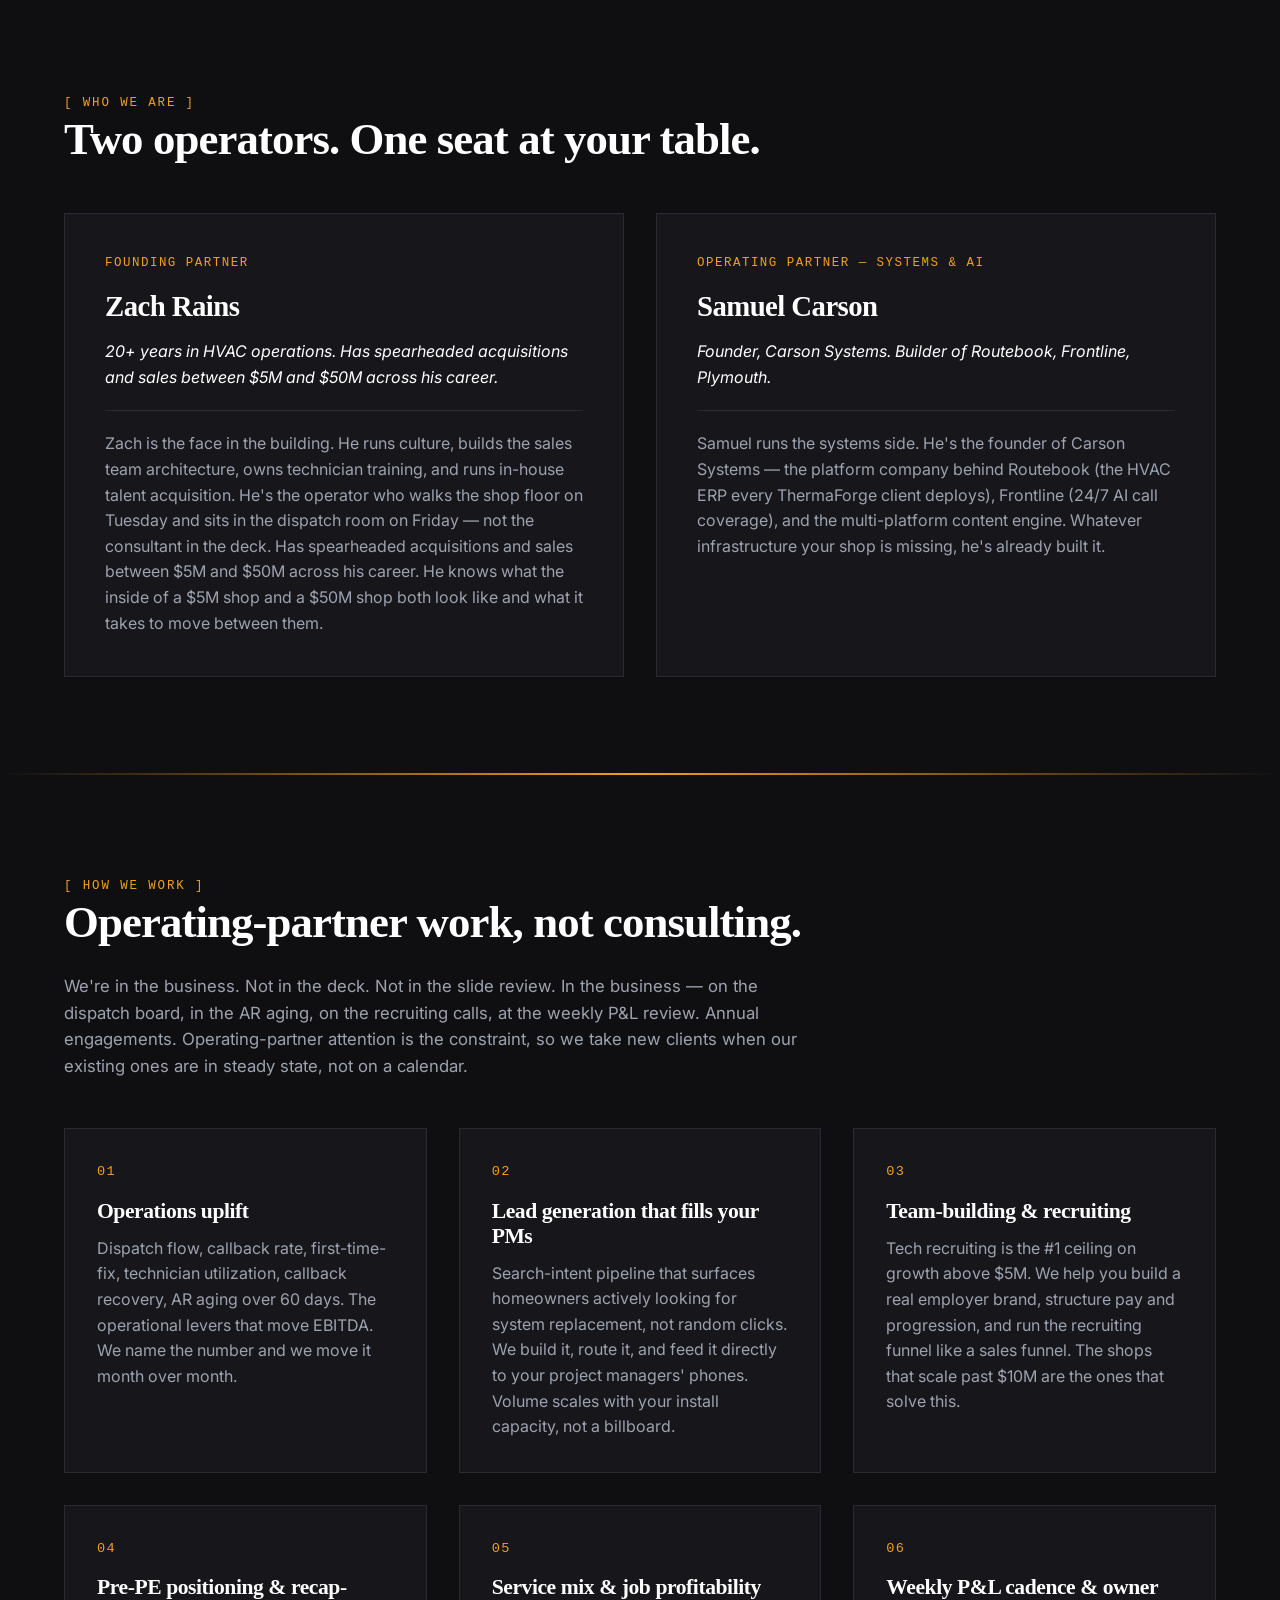
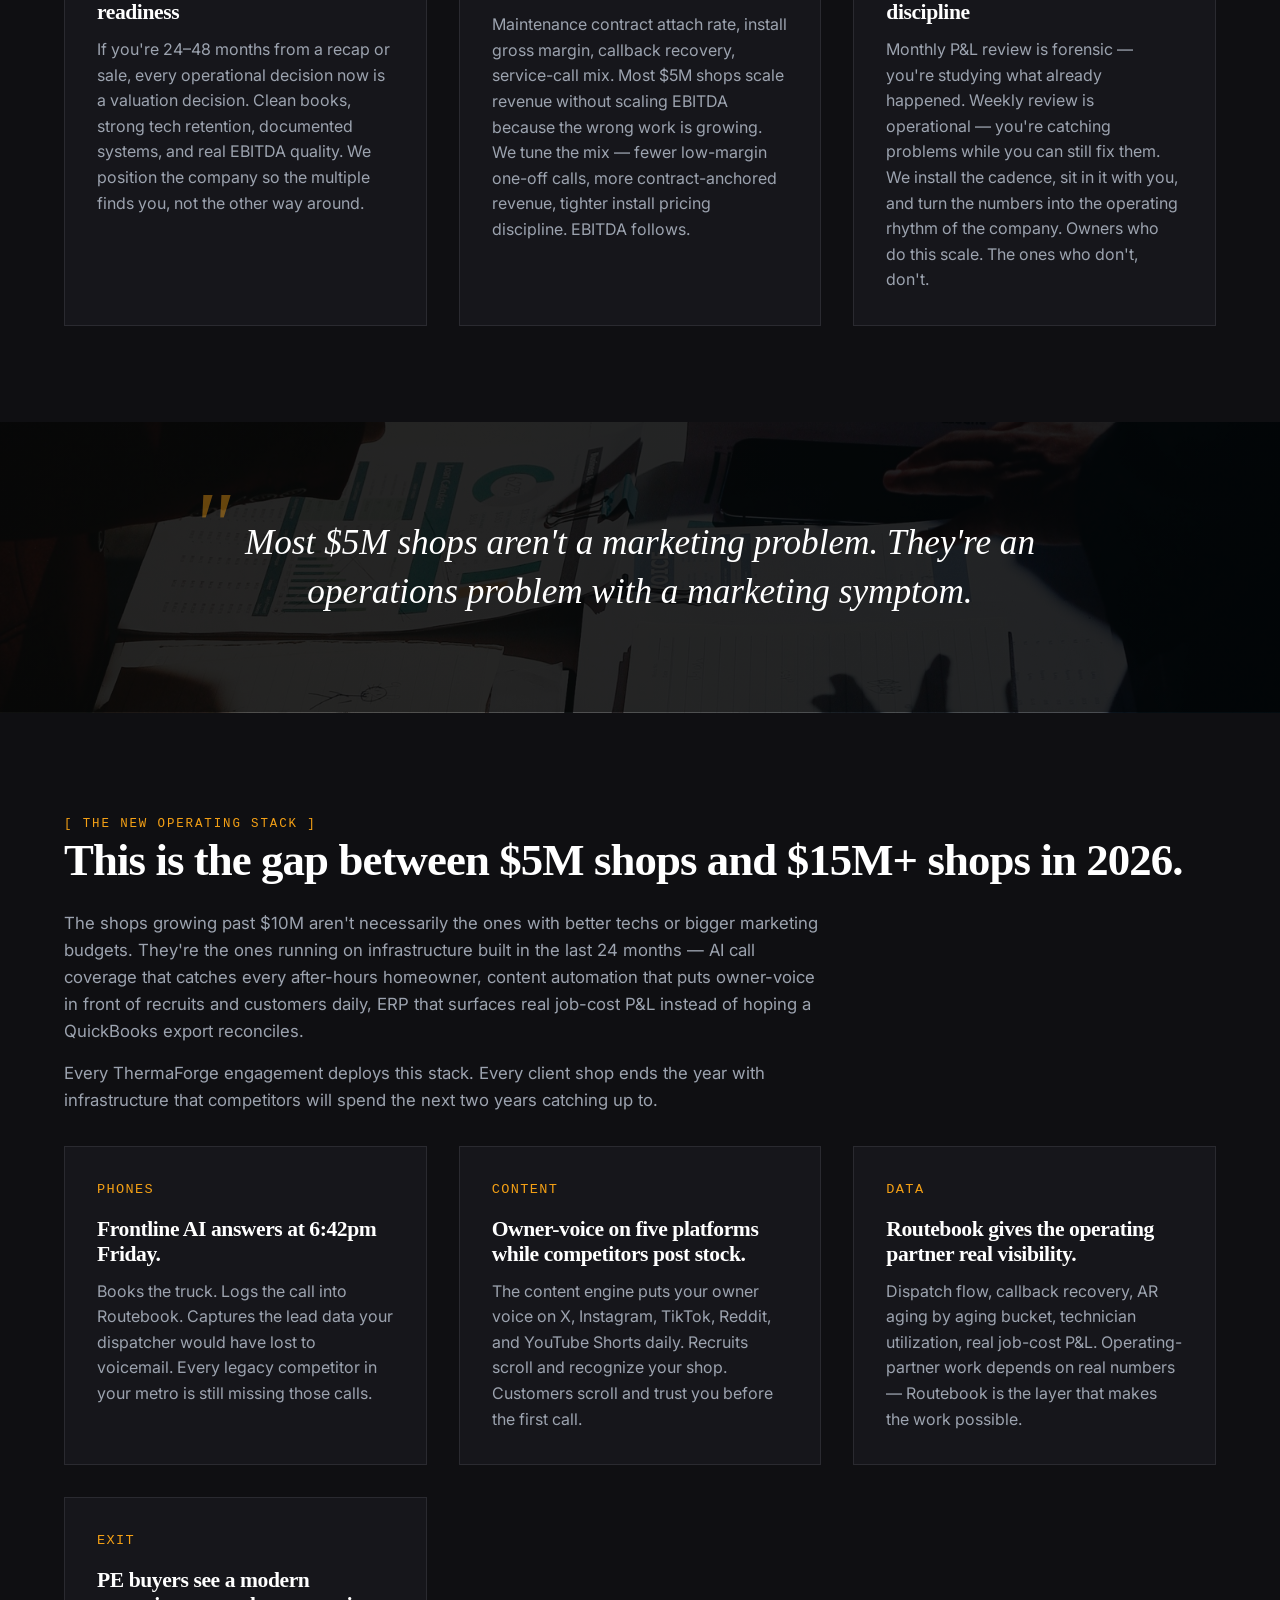
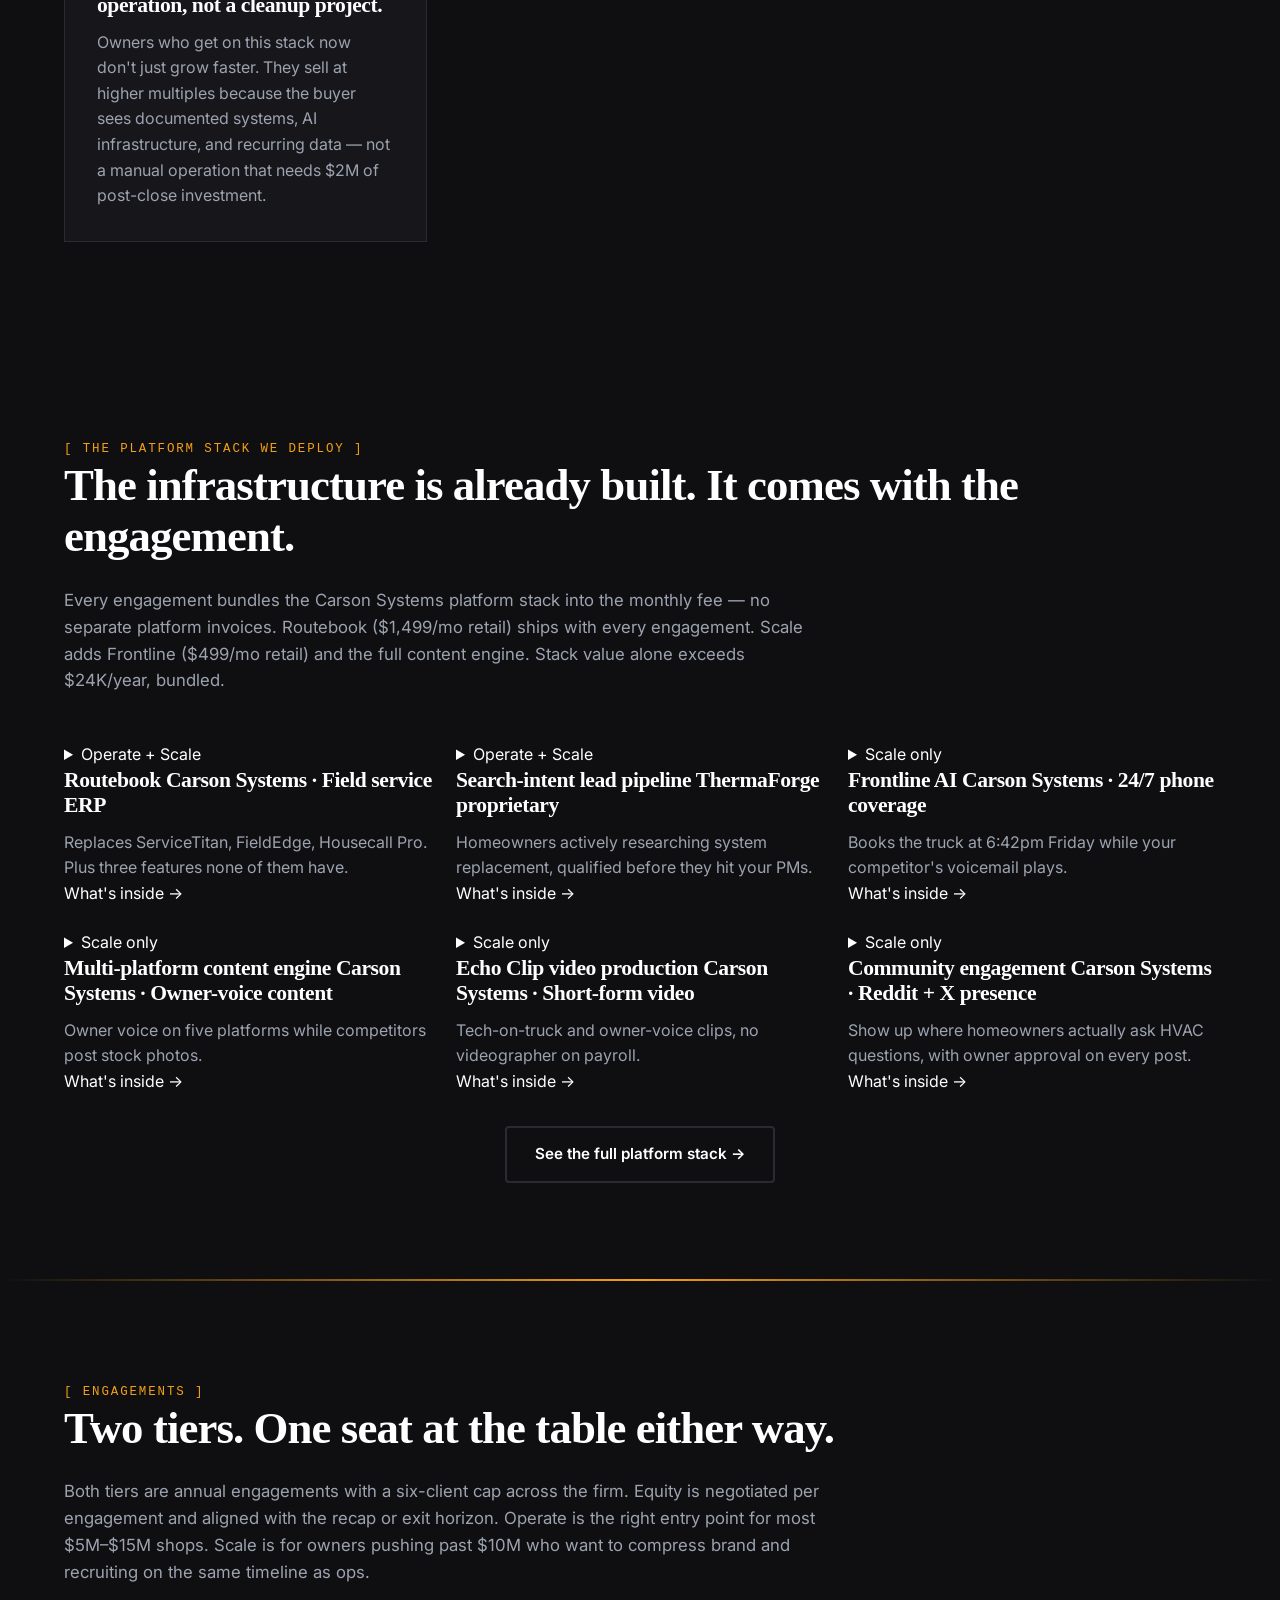
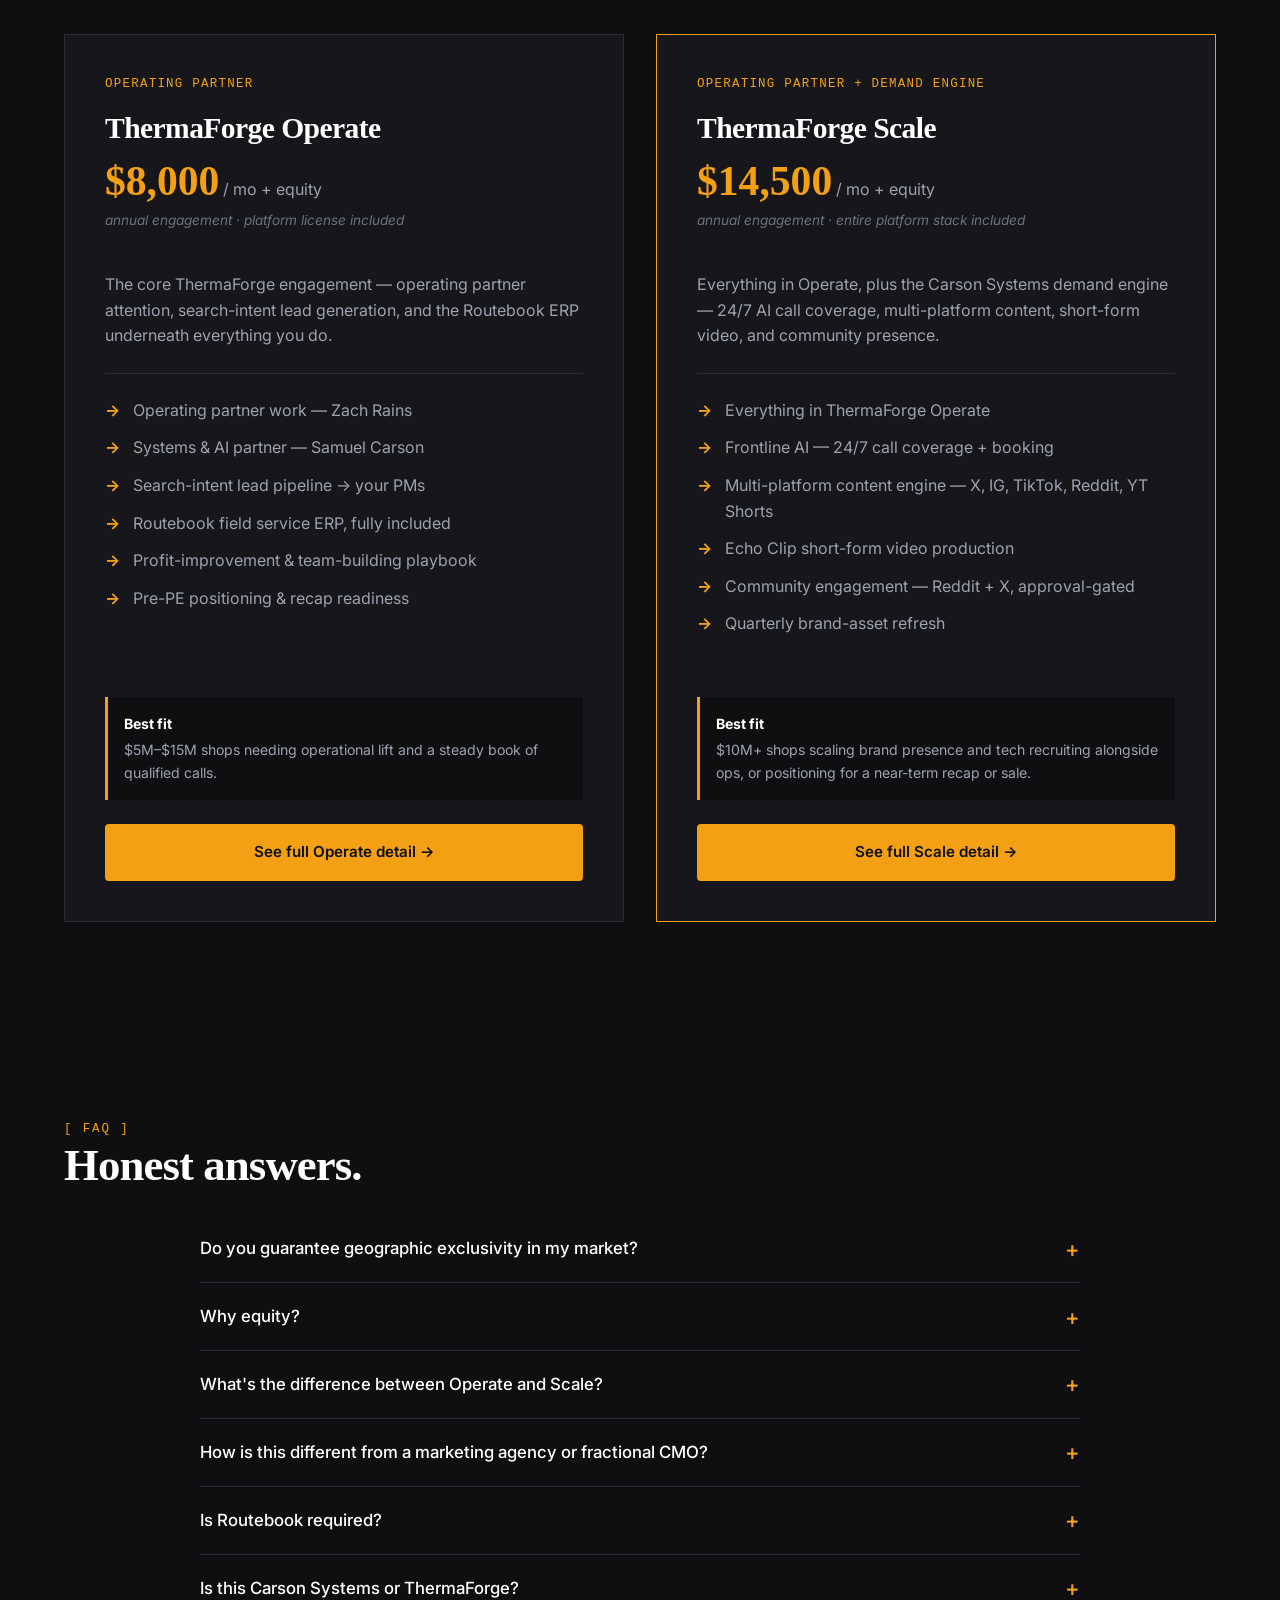
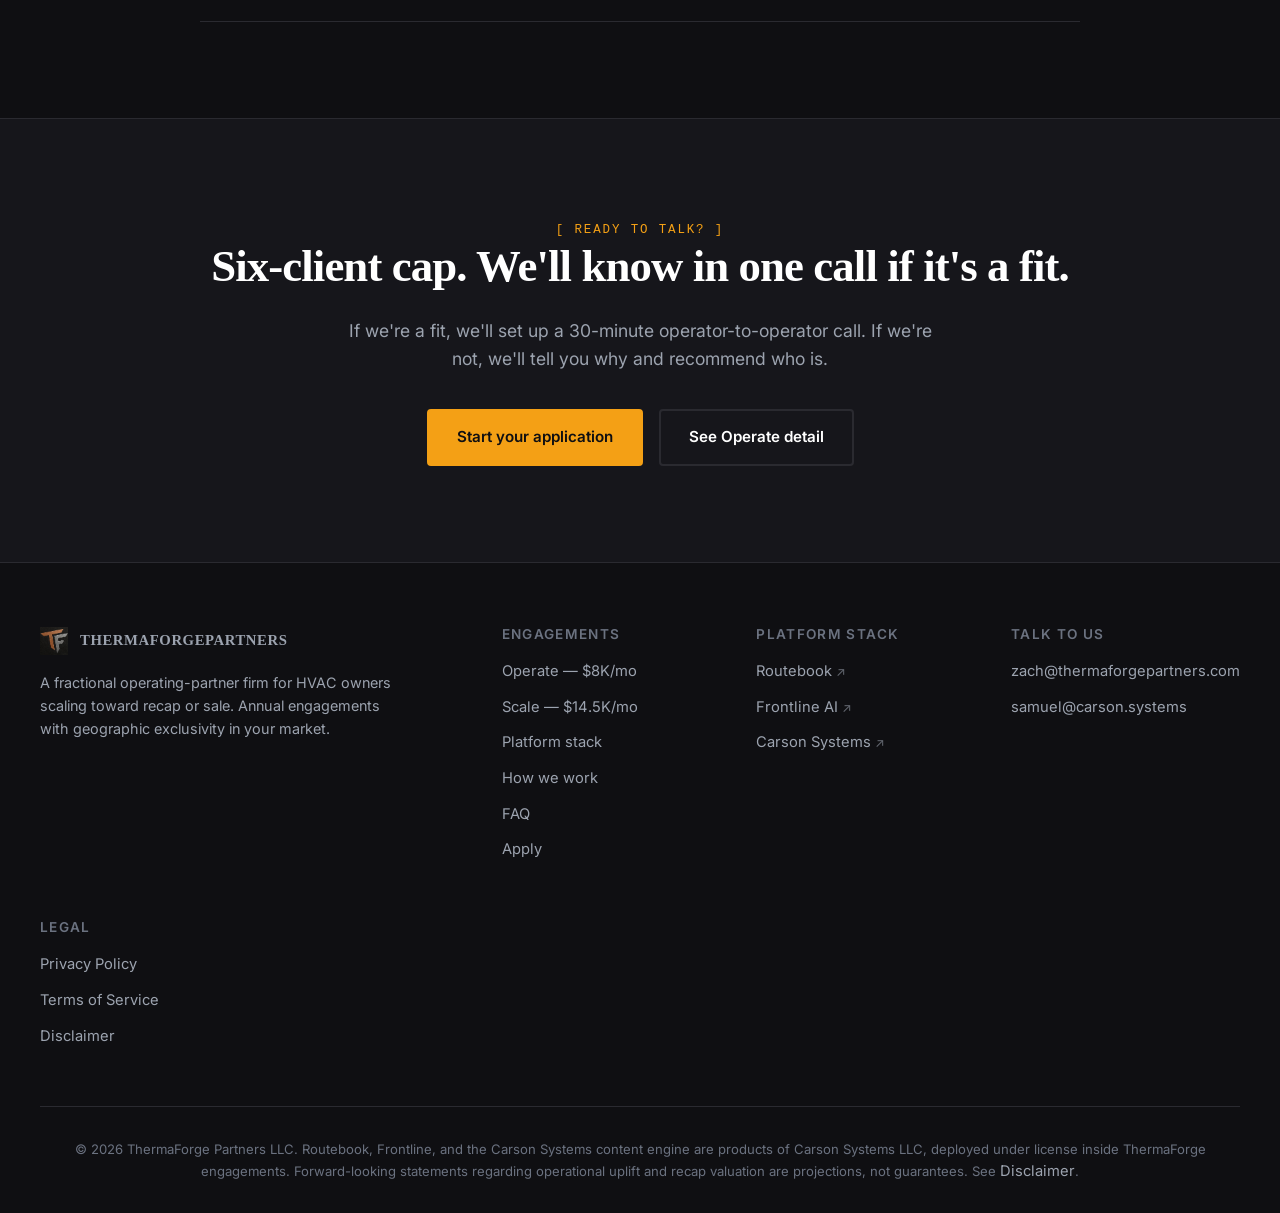
==== commit d372c14a: "thermaforge: move THE NAME section to top of page (before WHO WE ARE) The Therma · Forge breakdown n" ====
--- a/index.html
+++ b/index.html
@@ -12,15 +12,16 @@
 <link rel="icon" href="/assets/tf-monogram.png" type="image/png" />
 <link rel="preconnect" href="https://fonts.googleapis.com" />
 <link rel="preconnect" href="https://fonts.gstatic.com" crossorigin />
-<link rel="stylesheet" href="https://fonts.googleapis.com/css2?family=Fraunces:ital,wght@0,400;0,600;0,700;1,400;1,700&family=Inter:wght@400;500;600;700&family=JetBrains+Mono:wght@400;500&display=swap" />
+<link rel="stylesheet" href="https://fonts.googleapis.com/css2?family=Inter:wght@400;500;600;700;800&display=swap" />
 <link rel="stylesheet" href="/styles.css" />
+<link rel="canonical" href="https://thermaforgepartners.com/" />
 </head>
 <body>
 
 <nav class="tf-nav">
   <a href="/" class="tf-nav-logo">
     <img src="/assets/tf-monogram.png" alt="" />
-    <span>THERMAFORGE PARTNERS</span>
+    <span class="tf-wordmark"><span class="tf-wordmark-main">THERM<span class="tf-a">A</span>FORGE</span><span class="tf-wordmark-sub">PARTNERS</span></span>
   </a>
   <a href="/operate">Operate</a>
   <a href="/scale">Scale</a>
@@ -45,6 +46,32 @@
     <div class="tf-hero-ctas">
       <a href="/apply" class="tf-btn-primary">Apply for an engagement</a>
       <a href="#how-we-work" class="tf-btn-secondary">See how we work</a>
+    </div>
+  </div>
+</section>
+
+<section class="tf-section tf-name-section" id="the-name">
+  <div class="tf-container">
+    <span class="tf-section-head">[ THE NAME ]</span>
+    <h2>Therma · Forge.</h2>
+    <p style="max-width: 760px; font-size: 1.15rem; color: var(--tf-steel);">Two halves of the same job.</p>
+
+    <div class="tf-name-grid">
+      <div class="tf-name-block">
+        <span class="tf-name-tag">THERMA</span>
+        <h3>Heat. The element that defines the work.</h3>
+        <p>Heat is what HVAC <em style="font-style:normal;color:var(--tf-copper);font-weight:600;">is</em>. It's also what owners feel — the pressure of moving from $5M to $10M, of carrying real EBITDA for the first time, of being 24 months from a recap and out of room to be average. We know the heat because we've sat in it. We've operated the systems, repaired the units, sold the installs, and run the P&amp;Ls behind them. The work doesn't happen at room temperature. It happens in the heat.</p>
+      </div>
+      <div class="tf-name-block">
+        <span class="tf-name-tag">FORGE</span>
+        <h3>What heat makes possible. Pressure-tested. Shaped. Joined.</h3>
+        <p>A forge is where raw material gets pressure-tested, shaped, and joined into something stronger than what went in. You don't get a stronger blade by avoiding the fire — you get it by working the metal, repeatedly, deliberately, in the heat, until what comes out is something the original ore couldn't be on its own. The forge is also where things <em style="font-style:normal;color:var(--tf-copper);font-weight:600;">merge</em>. Steel and carbon. Operator and owner. Operations, capital, and exit strategy. One company, one cohesive unit.</p>
+      </div>
+    </div>
+
+    <div class="tf-name-conclusion">
+      <p>That's the work. We don't consult around your business — we operate inside it. We bring our systems, our hands, and a real stake in the outcome. The result isn't a slide deck. It's a stronger company, forged operationally and financially, ready for whatever comes next.</p>
+      <p class="tf-name-tagline">Stronger operations. Stronger profits. Forged together.</p>
     </div>
   </div>
 </section>
@@ -100,62 +127,176 @@
         <h3>Pre-PE positioning &amp; recap-readiness</h3>
         <p>If you're 24–48 months from a recap or sale, every operational decision now is a valuation decision. Clean books, strong tech retention, documented systems, and real EBITDA quality. We position the company so the multiple finds you, not the other way around.</p>
       </div>
-    </div>
-  </div>
-</section>
-
-<section class="tf-pullquote" style="background-image: linear-gradient(rgba(15,15,18,0.85), rgba(15,15,18,0.85)), url('/assets/photos/timeline-financials.jpg');">
+      <div class="tf-detail-block">
+        <span class="tf-block-num">05</span>
+        <h3>Service mix &amp; job profitability</h3>
+        <p>Maintenance contract attach rate, install gross margin, callback recovery, service-call mix. Most $5M shops scale revenue without scaling EBITDA because the wrong work is growing. We tune the mix — fewer low-margin one-off calls, more contract-anchored revenue, tighter install pricing discipline. EBITDA follows.</p>
+      </div>
+      <div class="tf-detail-block">
+        <span class="tf-block-num">06</span>
+        <h3>Weekly P&amp;L cadence &amp; owner discipline</h3>
+        <p>Monthly P&amp;L review is forensic — you're studying what already happened. Weekly review is operational — you're catching problems while you can still fix them. We install the cadence, sit in it with you, and turn the numbers into the operating rhythm of the company. Owners who do this scale. The ones who don't, don't.</p>
+      </div>
+    </div>
+  </div>
+</section>
+
+<section class="tf-pullquote" style="background-image: linear-gradient(rgba(0,0,0,0.85), rgba(0,0,0,0.85)), url('/assets/photos/timeline-financials.jpg');">
   <blockquote>
     Most $5M shops aren't a marketing problem. They're an operations problem with a marketing symptom.
   </blockquote>
 </section>
 
+<section class="tf-section" id="new-stack">
+  <div class="tf-container">
+    <span class="tf-section-head">[ THE NEW OPERATING STACK ]</span>
+    <h2>This is the gap between $5M shops and $15M+ shops in 2026.</h2>
+    <p style="max-width: 760px; font-size: 1.05rem;">
+      The shops growing past $10M aren't necessarily the ones with better techs or bigger marketing budgets. They're the ones running on infrastructure built in the last 24 months — AI call coverage that catches every after-hours homeowner, content automation that puts owner-voice in front of recruits and customers daily, ERP that surfaces real job-cost P&amp;L instead of hoping a QuickBooks export reconciles.
+    </p>
+    <p style="max-width: 760px; font-size: 1.05rem;">
+      Every ThermaForge engagement deploys this stack. Every client shop ends the year with infrastructure that competitors will spend the next two years catching up to.
+    </p>
+    <div class="tf-detail-grid" style="margin-top: 32px;">
+      <div class="tf-detail-block">
+        <span class="tf-block-num">PHONES</span>
+        <h3>Frontline AI answers at 6:42pm Friday.</h3>
+        <p>Books the truck. Logs the call into Routebook. Captures the lead data your dispatcher would have lost to voicemail. Every legacy competitor in your metro is still missing those calls.</p>
+      </div>
+      <div class="tf-detail-block">
+        <span class="tf-block-num">CONTENT</span>
+        <h3>Owner-voice on five platforms while competitors post stock.</h3>
+        <p>The content engine puts your owner voice on X, Instagram, TikTok, Reddit, and YouTube Shorts daily. Recruits scroll and recognize your shop. Customers scroll and trust you before the first call.</p>
+      </div>
+      <div class="tf-detail-block">
+        <span class="tf-block-num">DATA</span>
+        <h3>Routebook gives the operating partner real visibility.</h3>
+        <p>Dispatch flow, callback recovery, AR aging by aging bucket, technician utilization, real job-cost P&amp;L. Operating-partner work depends on real numbers — Routebook is the layer that makes the work possible.</p>
+      </div>
+      <div class="tf-detail-block">
+        <span class="tf-block-num">EXIT</span>
+        <h3>PE buyers see a modern operation, not a cleanup project.</h3>
+        <p>Owners who get on this stack now don't just grow faster. They sell at higher multiples because the buyer sees documented systems, AI infrastructure, and recurring data — not a manual operation that needs $2M of post-close investment.</p>
+      </div>
+    </div>
+  </div>
+</section>
+
+<div class="tf-divider-copper"></div>
+
 <section class="tf-section">
   <div class="tf-container">
     <span class="tf-section-head">[ THE PLATFORM STACK WE DEPLOY ]</span>
     <h2>The infrastructure is already built. It comes with the engagement.</h2>
     <p style="max-width: 760px; font-size: 1.05rem;">
-      ThermaForge clients deploy a Carson Systems platform stack at no incremental cost — Routebook ERP in every engagement, plus the full demand engine on the Scale tier. Carson Systems builds and licenses the platforms; ThermaForge operates them inside your business.
+      Every engagement bundles the Carson Systems platform stack into the monthly fee — no separate platform invoices. Routebook ($1,499/mo retail) ships with every engagement. Scale adds Frontline ($499/mo retail) and the full content engine. Stack value alone exceeds $24K/year, bundled.
     </p>
     <div class="tf-platform-grid">
-      <article class="tf-platform-card">
-        <span class="tf-tier-badge">Operate + Scale</span>
-        <h3>Routebook</h3>
-        <p class="tf-producer-tag">Carson Systems product</p>
-        <div class="tf-card-body"><p>Field service ERP — dispatch, jobs, invoicing, AR, inventory, real job-cost P&amp;L. Replaces ServiceTitan, FieldEdge, or whatever stitched-together stack you're running today.</p></div>
-        <a class="tf-ext-link" href="https://runroutebook.com" target="_blank" rel="noopener">Visit Routebook <span class="ext-link-arrow">↗</span></a>
-      </article>
-      <article class="tf-platform-card">
-        <span class="tf-tier-badge">Operate + Scale</span>
-        <h3>Search-intent lead pipeline</h3>
-        <p class="tf-producer-tag">ThermaForge proprietary</p>
-        <div class="tf-card-body"><p>Surfacing homeowners actively researching system replacement. Routed through automation and qualified before it hits your PMs.</p></div>
-      </article>
-      <article class="tf-platform-card">
-        <span class="tf-tier-badge tf-scale-only">Scale only</span>
-        <h3>Frontline AI</h3>
-        <p class="tf-producer-tag">Carson Systems product</p>
-        <div class="tf-card-body"><p>24/7 AI call coverage. Books appointments, captures lead data, transfers urgents — every after-hours call answered. No more missed dispatch on a Friday at 6:42pm.</p></div>
-        <a class="tf-ext-link" href="https://frontline.carson.systems" target="_blank" rel="noopener">Visit Frontline <span class="ext-link-arrow">↗</span></a>
-      </article>
-      <article class="tf-platform-card">
-        <span class="tf-tier-badge tf-scale-only">Scale only</span>
-        <h3>Multi-platform content engine</h3>
-        <p class="tf-producer-tag">Carson Systems product</p>
-        <div class="tf-card-body"><p>Content production + scheduled deployment to X, Instagram, TikTok, Reddit, and YouTube Shorts. Owner-voice content, not stock-photo SaaS posts. Tech recruiting and customer trust both come from this.</p></div>
-      </article>
-      <article class="tf-platform-card">
-        <span class="tf-tier-badge tf-scale-only">Scale only</span>
-        <h3>Echo Clip video production</h3>
-        <p class="tf-producer-tag">Carson Systems product</p>
-        <div class="tf-card-body"><p>Short-form video for the social channels. Tech-on-the-truck content, install walkthroughs, owner-voice clips. Scales without you needing a videographer on payroll.</p></div>
-      </article>
-      <article class="tf-platform-card">
-        <span class="tf-tier-badge tf-scale-only">Scale only</span>
-        <h3>Community engagement</h3>
-        <p class="tf-producer-tag">Carson Systems product</p>
-        <div class="tf-card-body"><p>Reddit and X presence in the threads where homeowners ask HVAC questions. Approval-gated, owner-voice, drives organic trust over months — not days.</p></div>
-      </article>
+
+      <details class="tf-platform-card-expand">
+        <summary class="tf-platform-card-summary">
+          <span class="tf-tier-badge">Operate + Scale</span>
+          <h3>Routebook <span class="tf-summary-tag">Carson Systems · Field service ERP</span></h3>
+          <p class="tf-card-tagline">Replaces ServiceTitan, FieldEdge, Housecall Pro. Plus three features none of them have.</p>
+          <span class="tf-expand-cue">What's inside <span class="tf-cue-arrow">→</span></span>
+        </summary>
+        <div class="tf-platform-card-body">
+          <h4>Core ERP</h4>
+          <p>Dispatch board, jobs, invoicing, AR aging, inventory and truck stock, mobile tech app, and real job-cost P&amp;L by job, by tech, by truck. Everything ServiceTitan does, without the per-seat tax and the upsell pressure.</p>
+
+          <h4>Reviews &amp; Reputation</h4>
+          <p>Auto-prompts the customer for a Google or Yelp review the moment the WO is closed. Tracks star rating per technician over time. Surfaces 1-star alerts to the owner immediately so a bad review gets addressed before it sits on the listing for two weeks. The highest-leverage marketing system in HVAC, built into the dispatch loop instead of bolted on.</p>
+
+          <h4>Lead Source &amp; Marketing ROI</h4>
+          <p>Every inbound call gets tagged with source — Google Ads, organic search, repeat customer, referral, Frontline AI inbound, NextDoor. The dashboard shows CAC by source and LTV by source side-by-side. Owner stops spending on the channels that don't pay back, doubles down on the ones that do. Marketing budget gets reallocated on data, not vibes.</p>
+
+          <div class="tf-moat-callout">
+            <span class="tf-moat-label">— THE MOAT —</span>
+            <h4>Frontline AI integration on the work order</h4>
+            <p>When Jennifer books a call, the WO is created with the call recording embedded. The technician listens to the customer describe the problem before they roll. They walk in already knowing what's wrong. First-time-fix rate climbs, callback rate drops, customer trust spikes because the tech "already knew."</p>
+            <p>Nobody else has this. Not ServiceTitan. Not FieldEdge. Not Housecall Pro. Not Jobber. Routebook is the only HVAC ERP that owns both the AI receptionist and the dispatch system in the same stack — which means the integration is native, not a third-party API bolted on top. This is the structural advantage that doesn't get caught up to in 18 months.</p>
+          </div>
+
+          <a class="tf-ext-link" href="https://runroutebook.com" target="_blank" rel="noopener">Visit Routebook <span class="ext-link-arrow">↗</span></a>
+        </div>
+      </details>
+
+      <details class="tf-platform-card-expand">
+        <summary class="tf-platform-card-summary">
+          <span class="tf-tier-badge">Operate + Scale</span>
+          <h3>Search-intent lead pipeline <span class="tf-summary-tag">ThermaForge proprietary</span></h3>
+          <p class="tf-card-tagline">Homeowners actively researching system replacement, qualified before they hit your PMs.</p>
+          <span class="tf-expand-cue">What's inside <span class="tf-cue-arrow">→</span></span>
+        </summary>
+        <div class="tf-platform-card-body">
+          <h4>How it works</h4>
+          <p>Surfacing homeowners who are actively researching system replacement — not idly browsing, actively pricing it out. Routed through automation, qualified against your service area and target ticket size, and delivered to your project managers as warm leads with the homeowner's research context attached.</p>
+          <h4>Why this is different from Google Ads</h4>
+          <p>Google Ads bid on the same five keywords every other HVAC shop in your metro is bidding on. CAC has been climbing for three years and tickets aren't keeping up. Search-intent capture happens upstream of the auction — the homeowner is found while they're still in research mode, before they've Googled "HVAC near me" and triggered the bidding war. Lower CAC, higher close rate, ticket size in your target band.</p>
+        </div>
+      </details>
+
+      <details class="tf-platform-card-expand">
+        <summary class="tf-platform-card-summary">
+          <span class="tf-tier-badge tf-scale-only">Scale only</span>
+          <h3>Frontline AI <span class="tf-summary-tag">Carson Systems · 24/7 phone coverage</span></h3>
+          <p class="tf-card-tagline">Books the truck at 6:42pm Friday while your competitor's voicemail plays.</p>
+          <span class="tf-expand-cue">What's inside <span class="tf-cue-arrow">→</span></span>
+        </summary>
+        <div class="tf-platform-card-body">
+          <h4>What Jennifer does</h4>
+          <p>24/7 AI call coverage. Answers every after-hours, weekend, and overflow call. Books appointments directly into the Routebook dispatch board. Captures lead data — name, address, system age, problem description. Transfers genuine emergencies to the on-call manager. Logs every call with full transcript and audio.</p>
+          <h4>What it replaces</h4>
+          <p>Voicemail (which loses the call ~70% of the time on the first miss), call-center contracts at $1.50–$3 per minute, and the after-hours stress tax on the owner's spouse. The numbers on a $5M shop usually pencil out to 8–12 missed calls per week — at $400 average ticket, that's $4K/week of missed dispatch. Frontline costs $499/mo retail, bundled into Scale.</p>
+          <a class="tf-ext-link" href="https://frontline.carson.systems" target="_blank" rel="noopener">Visit Frontline <span class="ext-link-arrow">↗</span></a>
+        </div>
+      </details>
+
+      <details class="tf-platform-card-expand">
+        <summary class="tf-platform-card-summary">
+          <span class="tf-tier-badge tf-scale-only">Scale only</span>
+          <h3>Multi-platform content engine <span class="tf-summary-tag">Carson Systems · Owner-voice content</span></h3>
+          <p class="tf-card-tagline">Owner voice on five platforms while competitors post stock photos.</p>
+          <span class="tf-expand-cue">What's inside <span class="tf-cue-arrow">→</span></span>
+        </summary>
+        <div class="tf-platform-card-body">
+          <h4>What ships</h4>
+          <p>Content production and scheduled deployment to X, Instagram, TikTok, Reddit, and YouTube Shorts. Owner-voice content — not the stock-photo SaaS posts that every HVAC marketing agency cranks out. Field photos, jobsite walkthroughs, owner-on-camera explanations of why the contactor failed and what good looks like.</p>
+          <h4>What it does for the business</h4>
+          <p>Two compounding outcomes. Tech recruiting: when a journeyman in your metro scrolls Instagram, your shop is recognizable, the owner has a face, the culture is visible. Application volume goes up, quality goes up. Customer trust: when a homeowner Googles your shop, the social presence backs up the Google reviews. Close rate goes up because the trust is pre-built before the first call.</p>
+        </div>
+      </details>
+
+      <details class="tf-platform-card-expand">
+        <summary class="tf-platform-card-summary">
+          <span class="tf-tier-badge tf-scale-only">Scale only</span>
+          <h3>Echo Clip video production <span class="tf-summary-tag">Carson Systems · Short-form video</span></h3>
+          <p class="tf-card-tagline">Tech-on-truck and owner-voice clips, no videographer on payroll.</p>
+          <span class="tf-expand-cue">What's inside <span class="tf-cue-arrow">→</span></span>
+        </summary>
+        <div class="tf-platform-card-body">
+          <h4>Production model</h4>
+          <p>Short-form video for the social channels. Tech-on-the-truck content, install walkthroughs, owner-voice clips, customer reaction edits. Scales without you needing a videographer on payroll or paying $3K per polished video to an agency.</p>
+          <h4>What it produces</h4>
+          <p>Roughly 12–20 short-form clips per month across the engagement, mixed across formats and platforms. Output paces with whatever shows up on a typical week of jobsites — the production engine is built to take raw field footage and produce platform-native edits, not to require studio shoots.</p>
+        </div>
+      </details>
+
+      <details class="tf-platform-card-expand">
+        <summary class="tf-platform-card-summary">
+          <span class="tf-tier-badge tf-scale-only">Scale only</span>
+          <h3>Community engagement <span class="tf-summary-tag">Carson Systems · Reddit + X presence</span></h3>
+          <p class="tf-card-tagline">Show up where homeowners actually ask HVAC questions, with owner approval on every post.</p>
+          <span class="tf-expand-cue">What's inside <span class="tf-cue-arrow">→</span></span>
+        </summary>
+        <div class="tf-platform-card-body">
+          <h4>Where it operates</h4>
+          <p>Reddit (r/HVAC, r/HomeImprovement, regional subs in your service area) and X. The threads where homeowners ask "is this contactor failing or do I need a new compressor" or "what's a fair price for a 3-ton system in [your metro]."</p>
+          <h4>Why approval-gated</h4>
+          <p>Every post sits in your owner-approval queue before it ships. You see the thread, the proposed reply, the technical accuracy check. One tap to approve, one tap to reject. Drives organic trust over months — not days. Slow-burn marketing channel that compounds.</p>
+        </div>
+      </details>
+
     </div>
     <p style="margin-top: 32px; text-align: center;"><a href="/platform" class="tf-btn-secondary">See the full platform stack →</a></p>
   </div>
@@ -263,7 +404,7 @@
     <div class="tf-footer-brand">
       <a href="/" class="tf-nav-logo">
         <img src="/assets/tf-monogram.png" alt="" />
-        <span>THERMAFORGE PARTNERS</span>
+        <span class="tf-wordmark"><span class="tf-wordmark-main">THERM<span class="tf-a">A</span>FORGE</span><span class="tf-wordmark-sub">PARTNERS</span></span>
       </a>
       <p>A fractional operating-partner firm for HVAC owners scaling toward recap or sale. Annual engagements with geographic exclusivity in your market.</p>
     </div>
@@ -293,9 +434,17 @@
         <li><a href="mailto:samuel@carson.systems">samuel@carson.systems</a></li>
       </ul>
     </div>
+    <div>
+      <h4>Legal</h4>
+      <ul>
+        <li><a href="/privacy">Privacy Policy</a></li>
+        <li><a href="/terms">Terms of Service</a></li>
+        <li><a href="/disclaimer">Disclaimer</a></li>
+      </ul>
+    </div>
   </div>
   <div class="tf-footer-bottom">
-    © 2026 ThermaForge Partners LLC. Routebook, Frontline, and the Carson Systems content engine are products of Carson Systems LLC, deployed under license inside ThermaForge engagements.
+    © 2026 ThermaForge Partners LLC. Routebook, Frontline, and the Carson Systems content engine are products of Carson Systems LLC, deployed under license inside ThermaForge engagements. Forward-looking statements regarding operational uplift and recap valuation are projections, not guarantees. See <a href="/disclaimer">Disclaimer</a>.
   </div>
 </footer>
 
@@ -309,5 +458,142 @@
   })();
 </script>
 
+<script type="application/ld+json">
+{
+  "@context": "https://schema.org",
+  "@graph": [
+    {
+      "@type": "ProfessionalService",
+      "@id": "https://thermaforgepartners.com/#org",
+      "name": "ThermaForge Partners",
+      "alternateName": "ThermaForge",
+      "url": "https://thermaforgepartners.com",
+      "logo": "https://thermaforgepartners.com/assets/tf-monogram.png",
+      "image": "https://thermaforgepartners.com/assets/photos/hero-01-rooftop-skyline.jpg",
+      "description": "Fractional operating partner for HVAC owners scaling toward recap or sale. Annual engagements with geographic exclusivity. Routebook ERP and Frontline AI bundled.",
+      "priceRange": "$8000-$14500/month",
+      "areaServed": { "@type": "Country", "name": "United States" },
+      "serviceType": "Operating Partner Services for HVAC Companies",
+      "address": {
+        "@type": "PostalAddress",
+        "addressLocality": "Nashville",
+        "addressRegion": "TN",
+        "addressCountry": "US"
+      },
+      "founder": [
+        { "@id": "https://thermaforgepartners.com/#zach" },
+        { "@id": "https://thermaforgepartners.com/#samuel" }
+      ],
+      "sameAs": [
+        "https://carson.systems",
+        "https://runroutebook.com",
+        "https://frontline.carson.systems"
+      ],
+      "hasOfferCatalog": {
+        "@type": "OfferCatalog",
+        "name": "ThermaForge engagement tiers",
+        "itemListElement": [
+          {
+            "@type": "Offer",
+            "name": "ThermaForge Operate",
+            "description": "Operating partner work, search-intent lead pipeline, and Routebook ERP. For $5M-$15M HVAC shops.",
+            "priceSpecification": {
+              "@type": "UnitPriceSpecification",
+              "price": "8000",
+              "priceCurrency": "USD",
+              "unitText": "MONTH"
+            },
+            "url": "https://thermaforgepartners.com/operate"
+          },
+          {
+            "@type": "Offer",
+            "name": "ThermaForge Scale",
+            "description": "Operate plus the full Carson Systems demand engine — Frontline AI, content engine, video production, community engagement. For $10M+ HVAC shops scaling toward recap or sale.",
+            "priceSpecification": {
+              "@type": "UnitPriceSpecification",
+              "price": "14500",
+              "priceCurrency": "USD",
+              "unitText": "MONTH"
+            },
+            "url": "https://thermaforgepartners.com/scale"
+          }
+        ]
+      }
+    },
+    {
+      "@type": "Person",
+      "@id": "https://thermaforgepartners.com/#zach",
+      "name": "Zach Rains",
+      "jobTitle": "Founding Partner",
+      "worksFor": { "@id": "https://thermaforgepartners.com/#org" },
+      "description": "20+ years in HVAC operations. Has spearheaded acquisitions and sales between $5M and $50M.",
+      "email": "zach@thermaforgepartners.com"
+    },
+    {
+      "@type": "Person",
+      "@id": "https://thermaforgepartners.com/#samuel",
+      "name": "Samuel Carson",
+      "jobTitle": "Operating Partner — Systems & AI",
+      "worksFor": { "@id": "https://thermaforgepartners.com/#org" },
+      "description": "Founder of Carson Systems. Builder of Routebook, Frontline, and Plymouth.",
+      "email": "samuel@carson.systems"
+    },
+    {
+      "@type": "FAQPage",
+      "@id": "https://thermaforgepartners.com/#faq",
+      "mainEntity": [
+        {
+          "@type": "Question",
+          "name": "Do you guarantee geographic exclusivity in my market?",
+          "acceptedAnswer": {
+            "@type": "Answer",
+            "text": "Yes. Once we engage with a shop in a given metro, we don't take a second engagement that competes with you in the same service area. Exclusivity radius gets defined in the engagement letter against your actual service map, not a zip code."
+          }
+        },
+        {
+          "@type": "Question",
+          "name": "Why equity?",
+          "acceptedAnswer": {
+            "@type": "Answer",
+            "text": "Equity aligns the engagement with the actual outcome. Operating-partner work that pays only on retainer optimizes for the retainer. Operating-partner work that pays on equity optimizes for the recap multiple. Specific terms get negotiated per engagement against the recap timeline."
+          }
+        },
+        {
+          "@type": "Question",
+          "name": "What is the difference between Operate and Scale?",
+          "acceptedAnswer": {
+            "@type": "Answer",
+            "text": "Operate is the operating-partner engagement: ops uplift, lead-gen pipeline, and Routebook ERP. Right for $5M-$15M shops. Scale adds the full Carson Systems demand engine — 24/7 AI call coverage, multi-platform content, short-form video, and approval-gated community engagement. Right for $10M+ shops scaling brand and tech recruiting alongside ops."
+          }
+        },
+        {
+          "@type": "Question",
+          "name": "How is this different from a marketing agency or fractional CMO?",
+          "acceptedAnswer": {
+            "@type": "Answer",
+            "text": "A marketing agency runs your ads. A fractional CMO writes your strategy deck. ThermaForge sits in your dispatch meeting on Tuesday, looks at your AR aging on Wednesday, and reviews your tech turnover on Friday. The marketing flows out of fixing the operations, not the other way around."
+          }
+        },
+        {
+          "@type": "Question",
+          "name": "Is Routebook required?",
+          "acceptedAnswer": {
+            "@type": "Answer",
+            "text": "Effectively yes. Operating-partner work depends on real visibility into the business — dispatch, AR aging, job costing, P&L. Routebook is the platform layer that makes the work possible. It is bundled into the engagement at no separate platform invoice."
+          }
+        },
+        {
+          "@type": "Question",
+          "name": "Is this Carson Systems or ThermaForge?",
+          "acceptedAnswer": {
+            "@type": "Answer",
+            "text": "ThermaForge is a separate LLC. Carson Systems is the platform company that licenses Routebook, Frontline, and the content engine to ThermaForge for inclusion in client engagements. Same operating partners, two distinct companies, clear lines on the IP and the books."
+          }
+        }
+      ]
+    }
+  ]
+}
+</script>
 </body>
 </html>
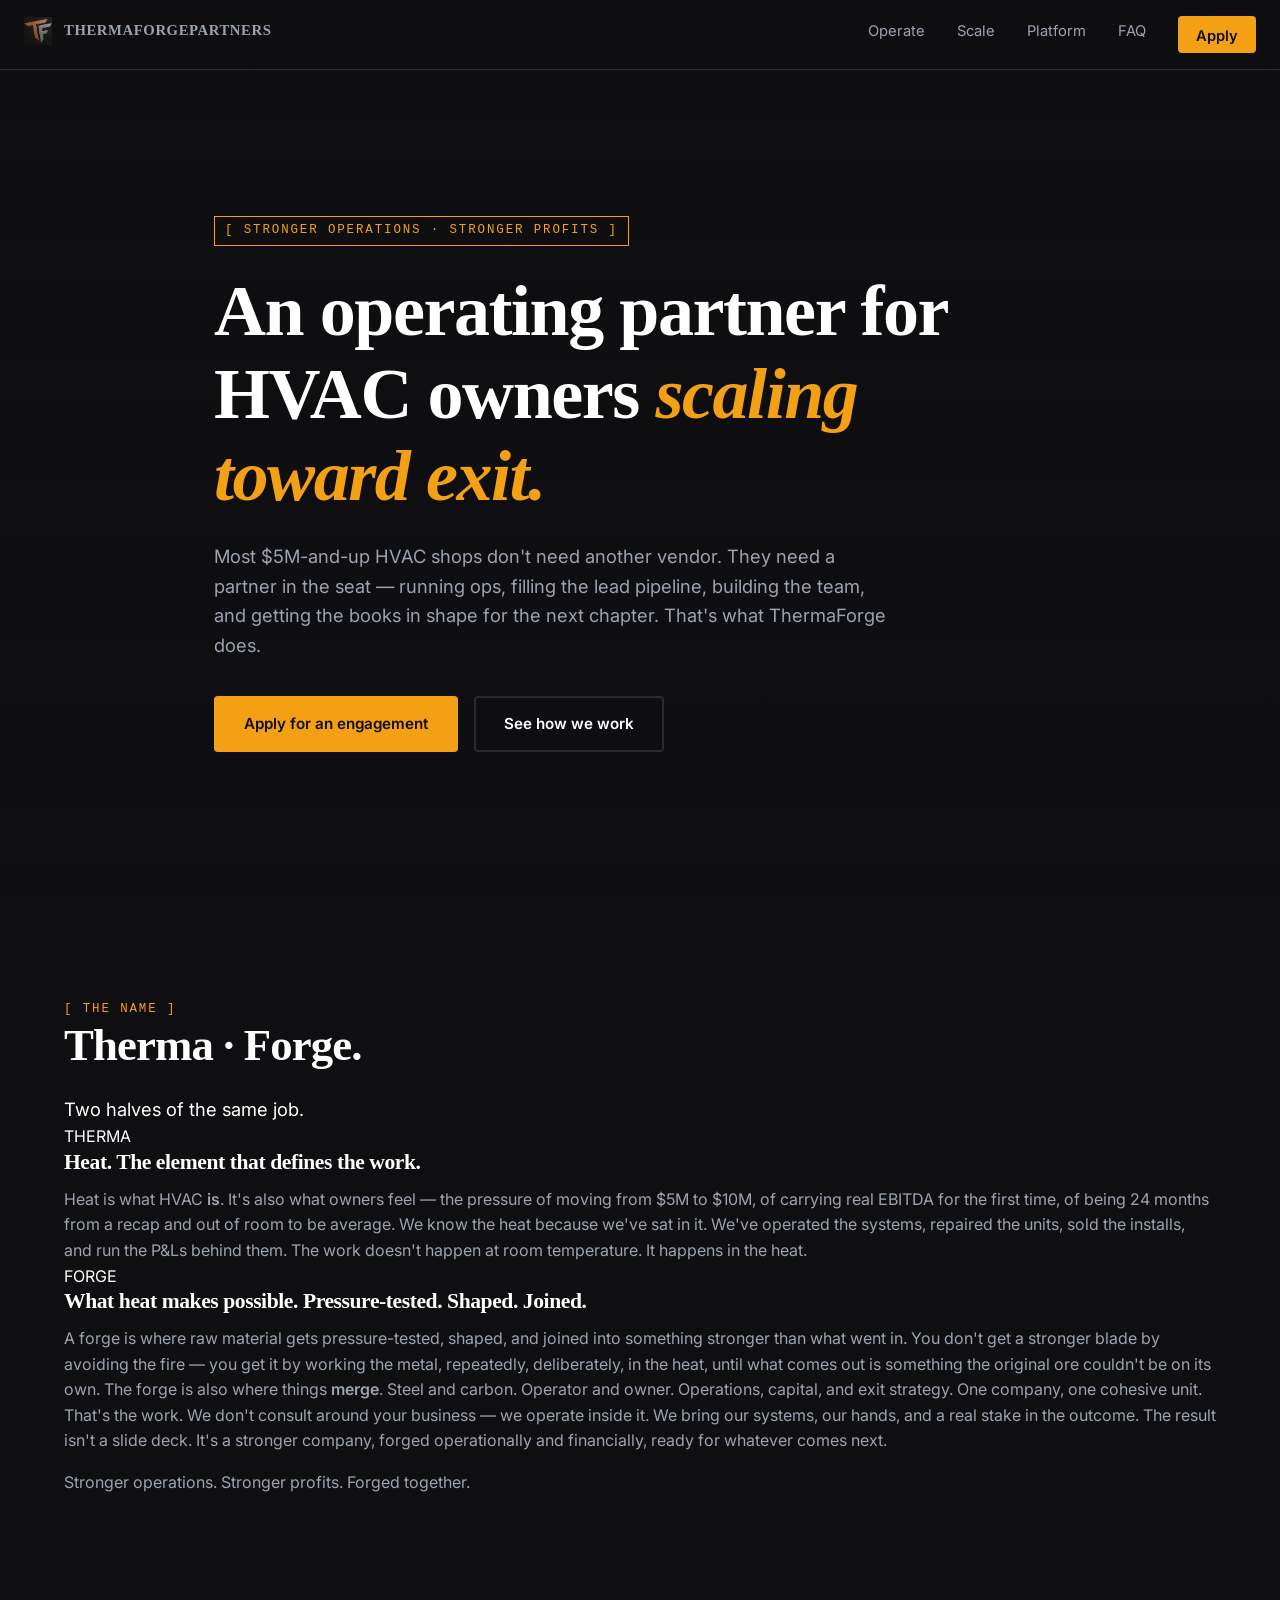
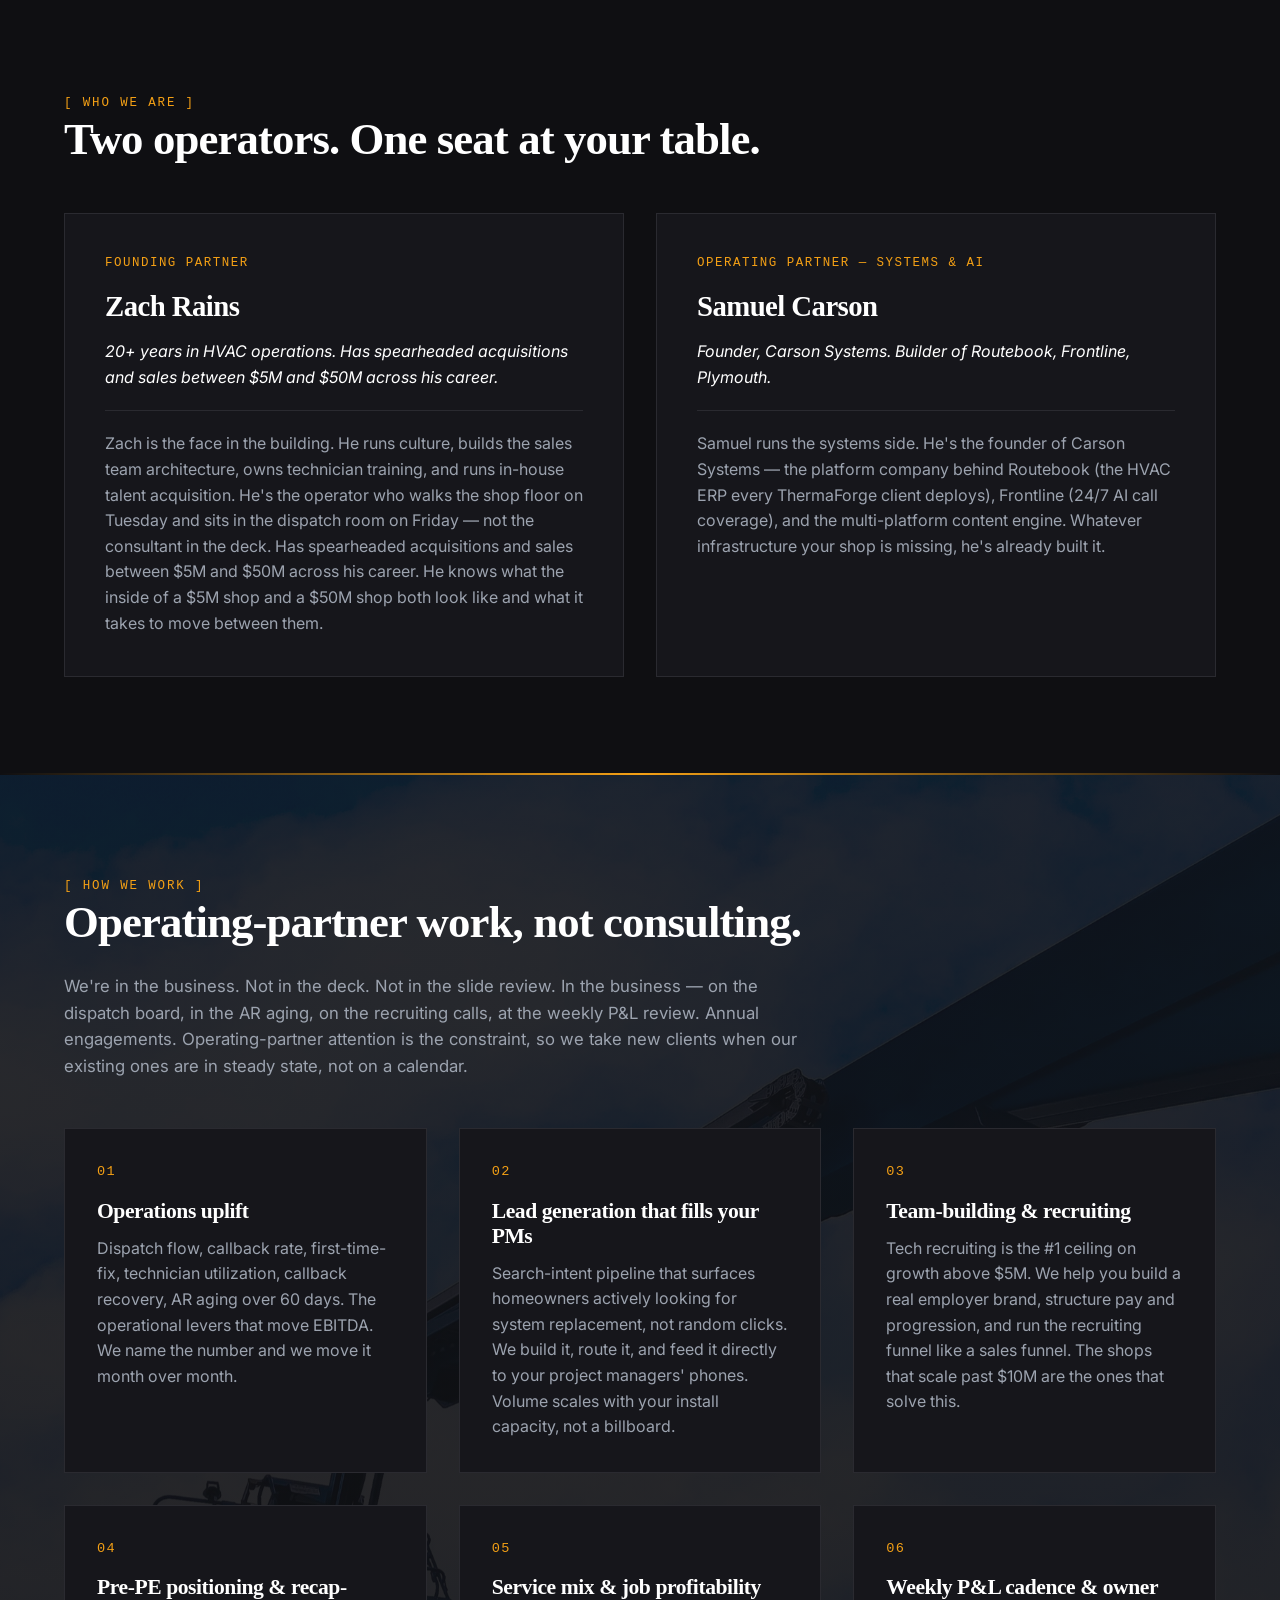
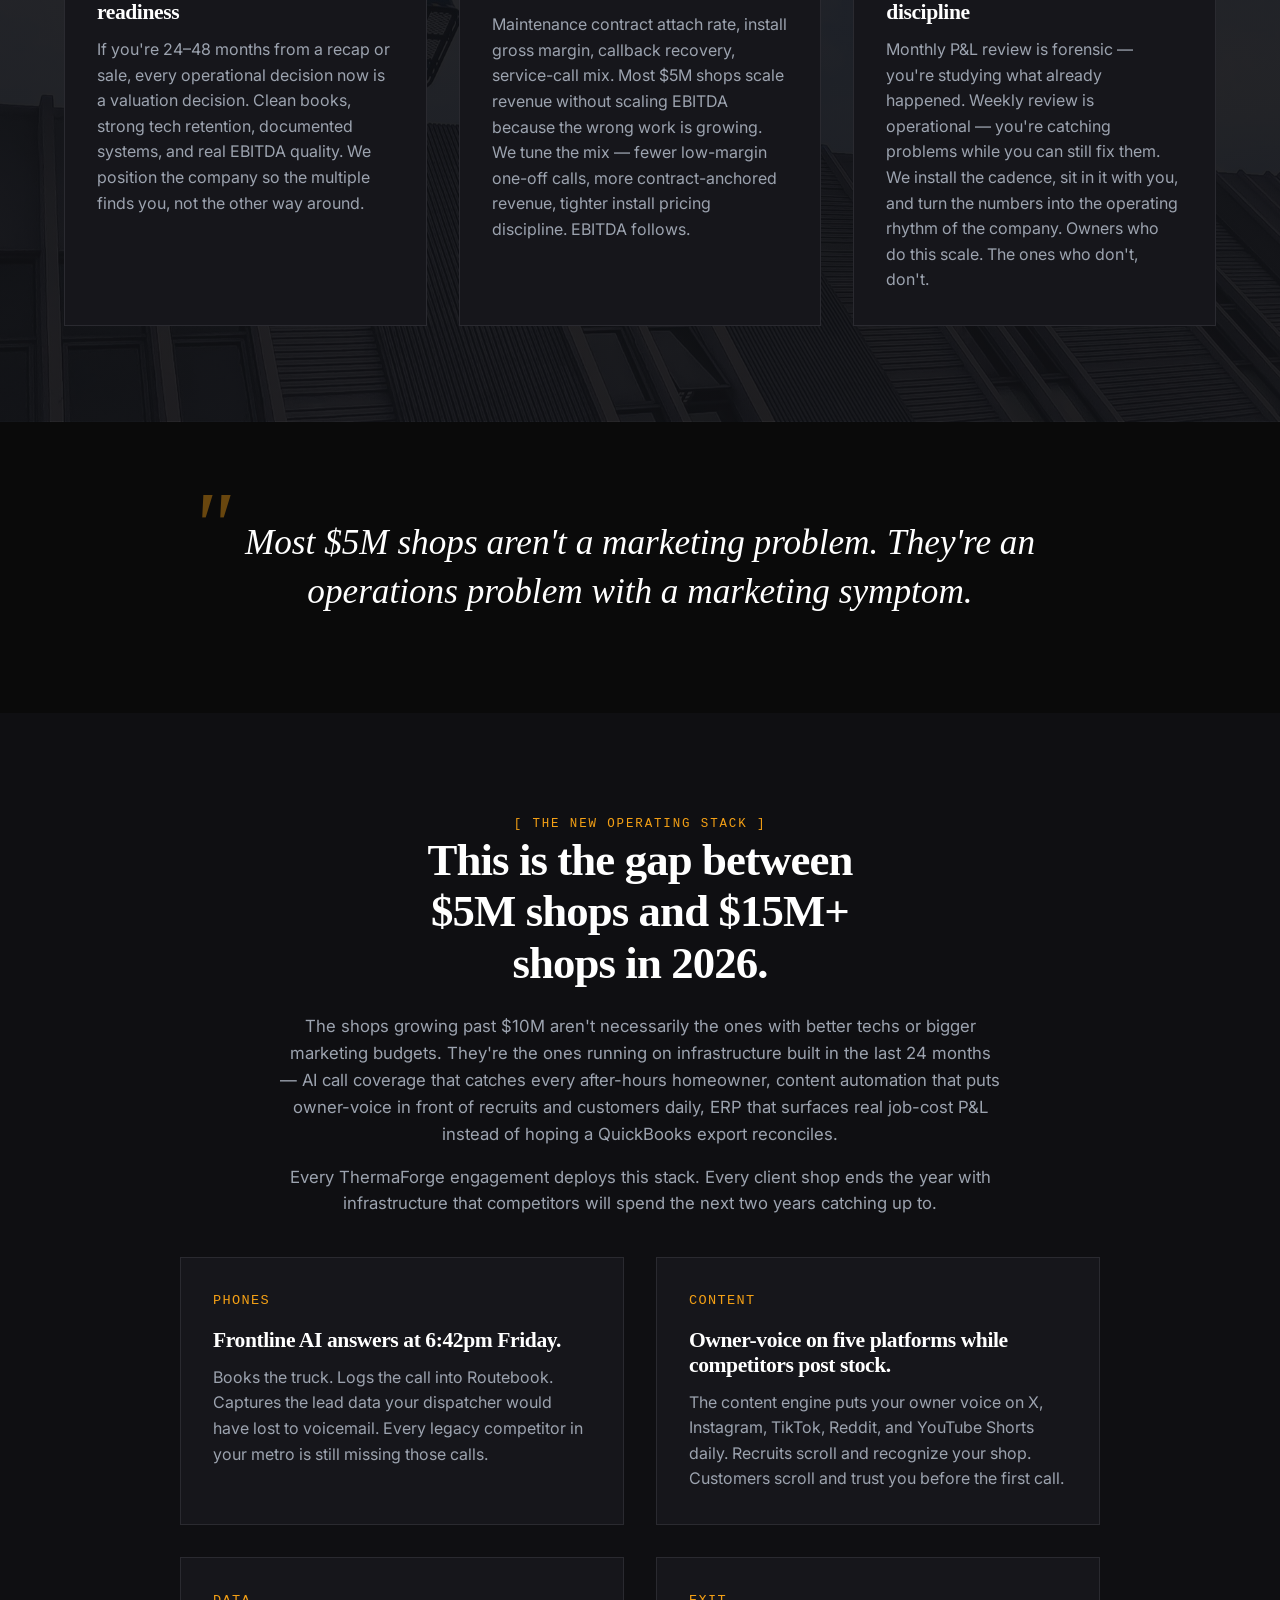
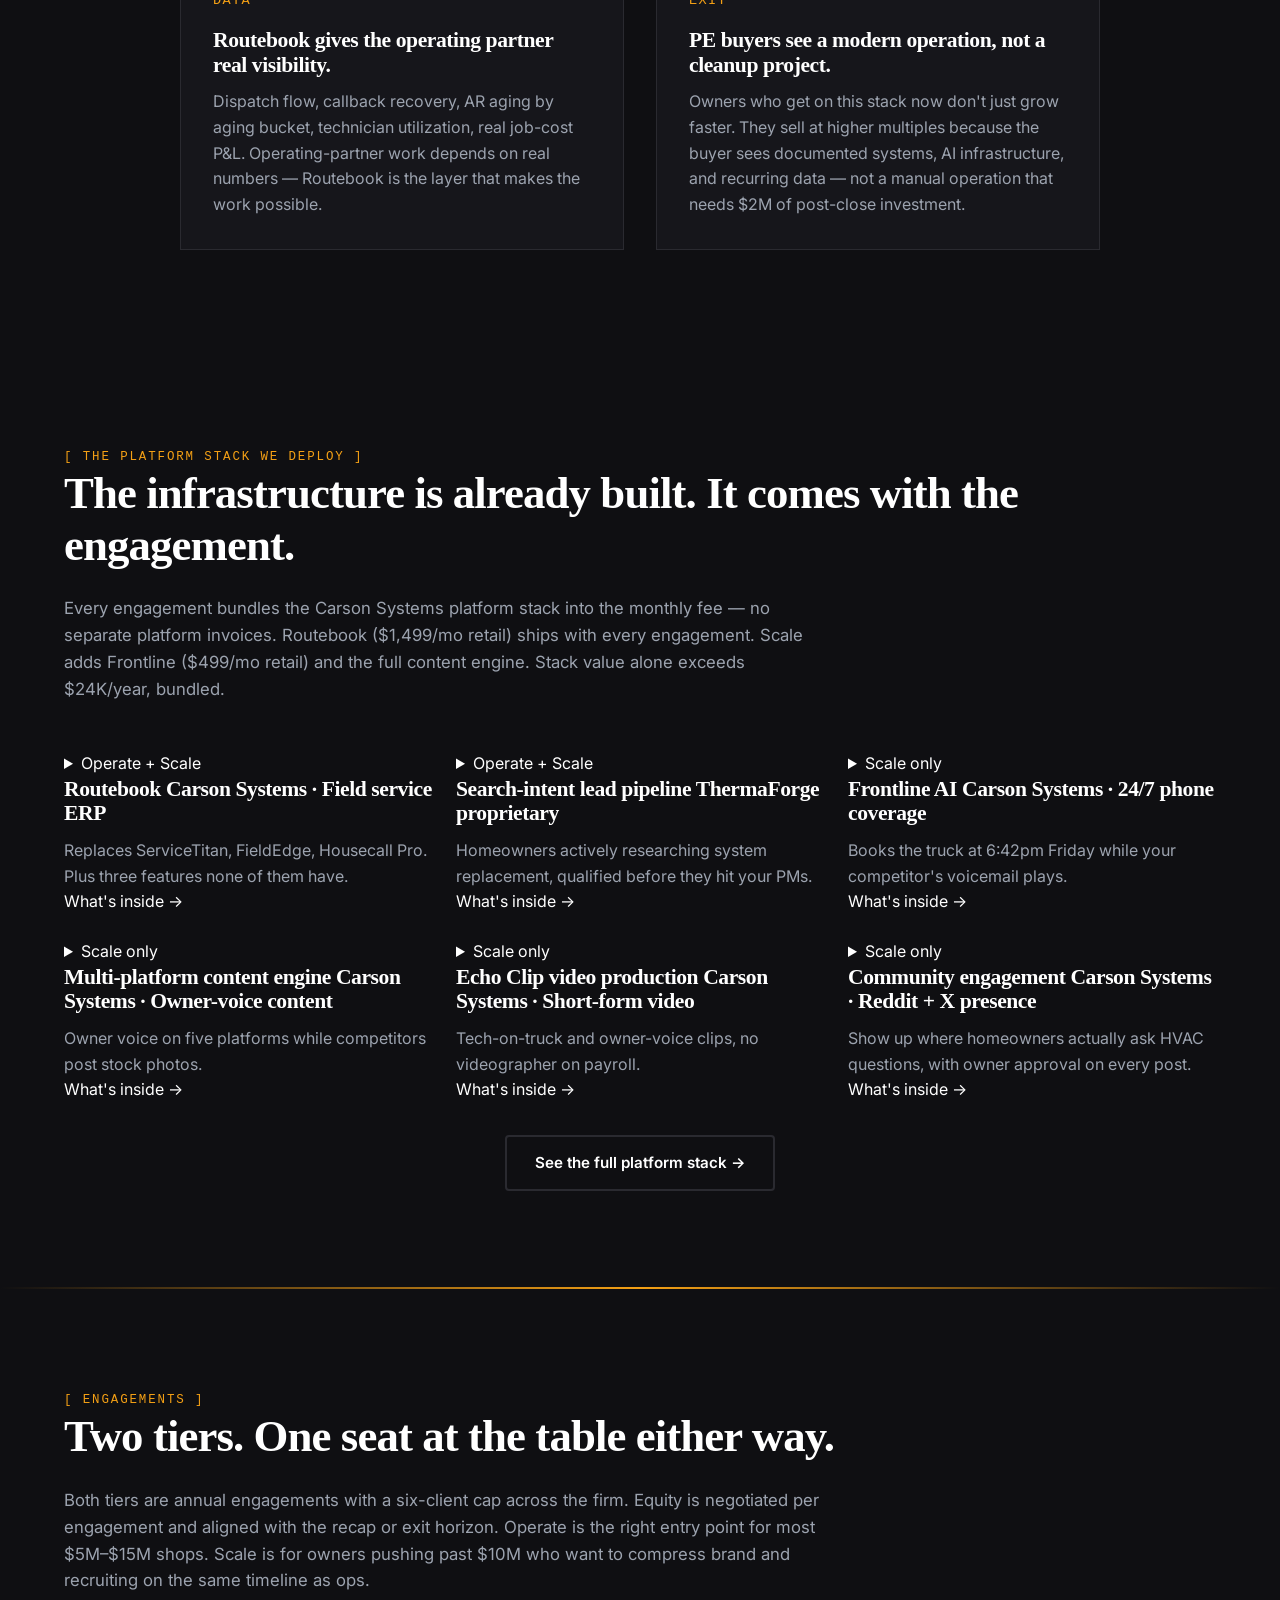
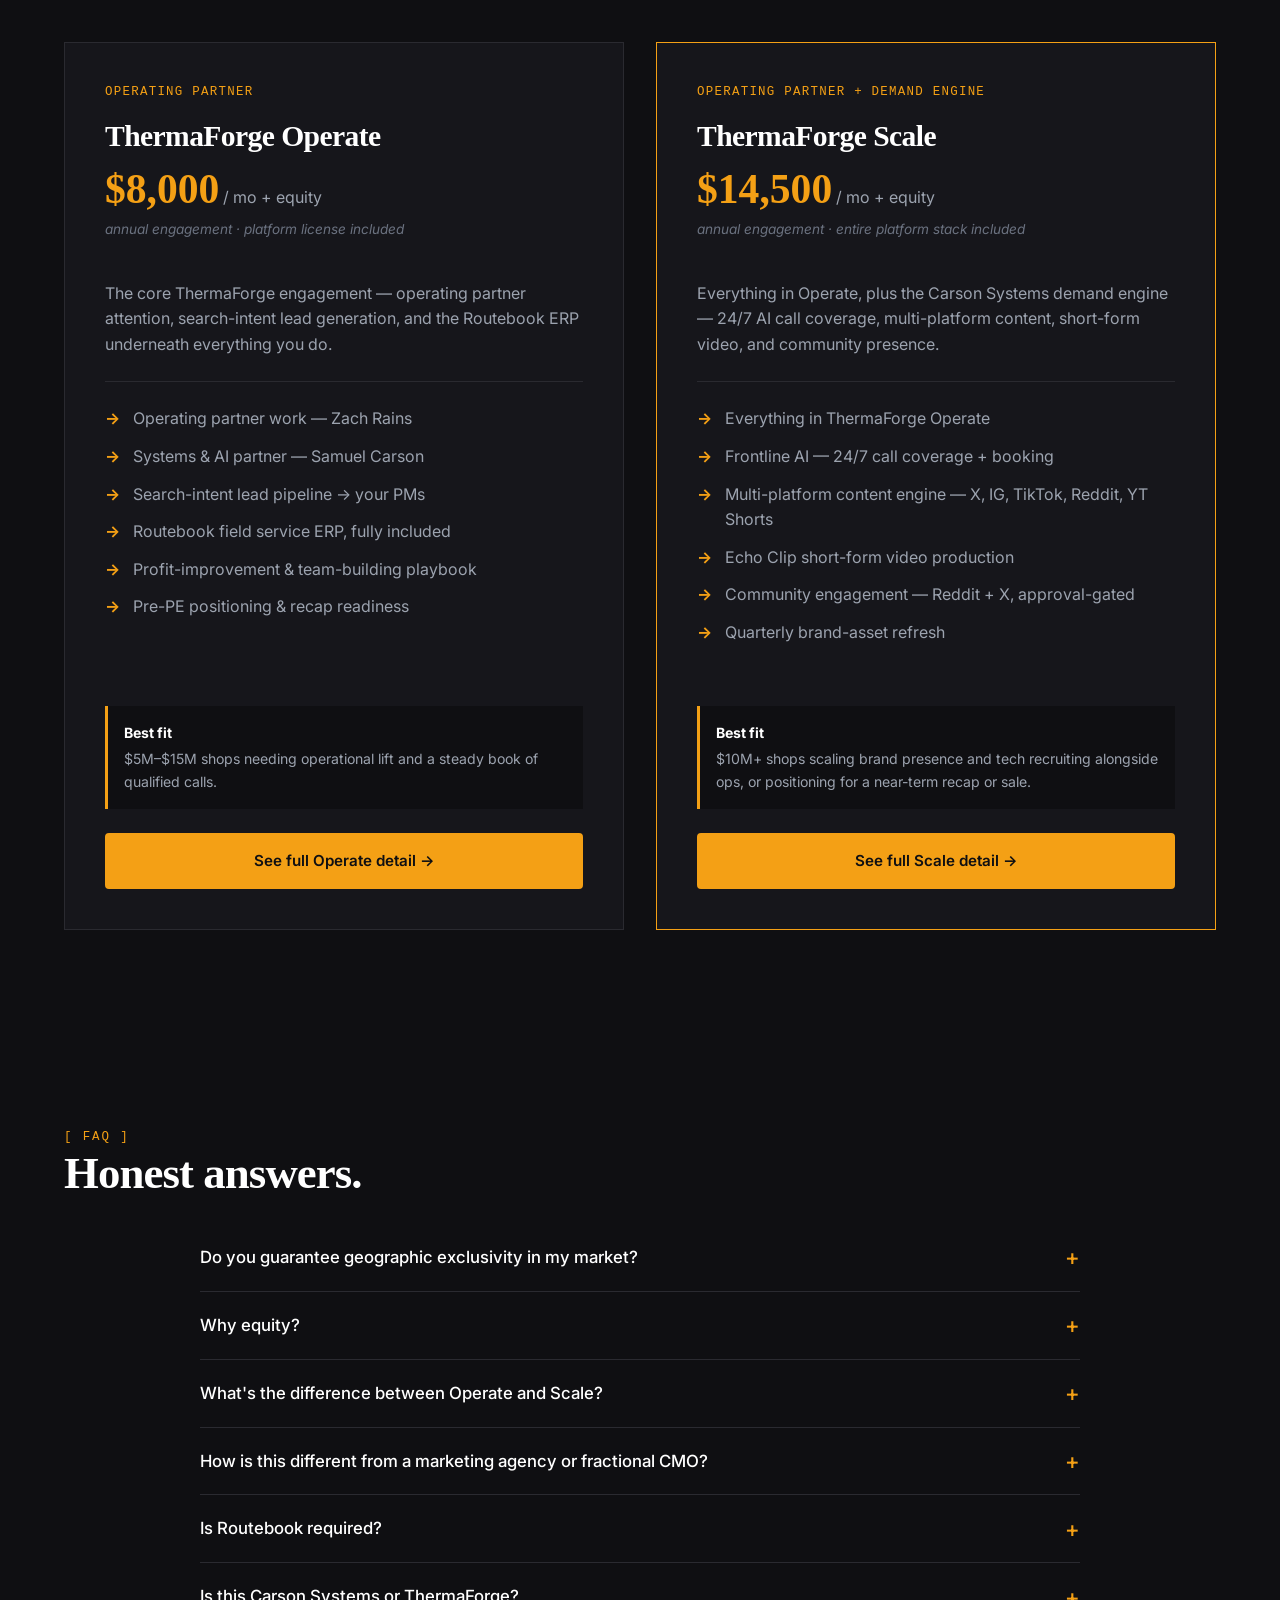
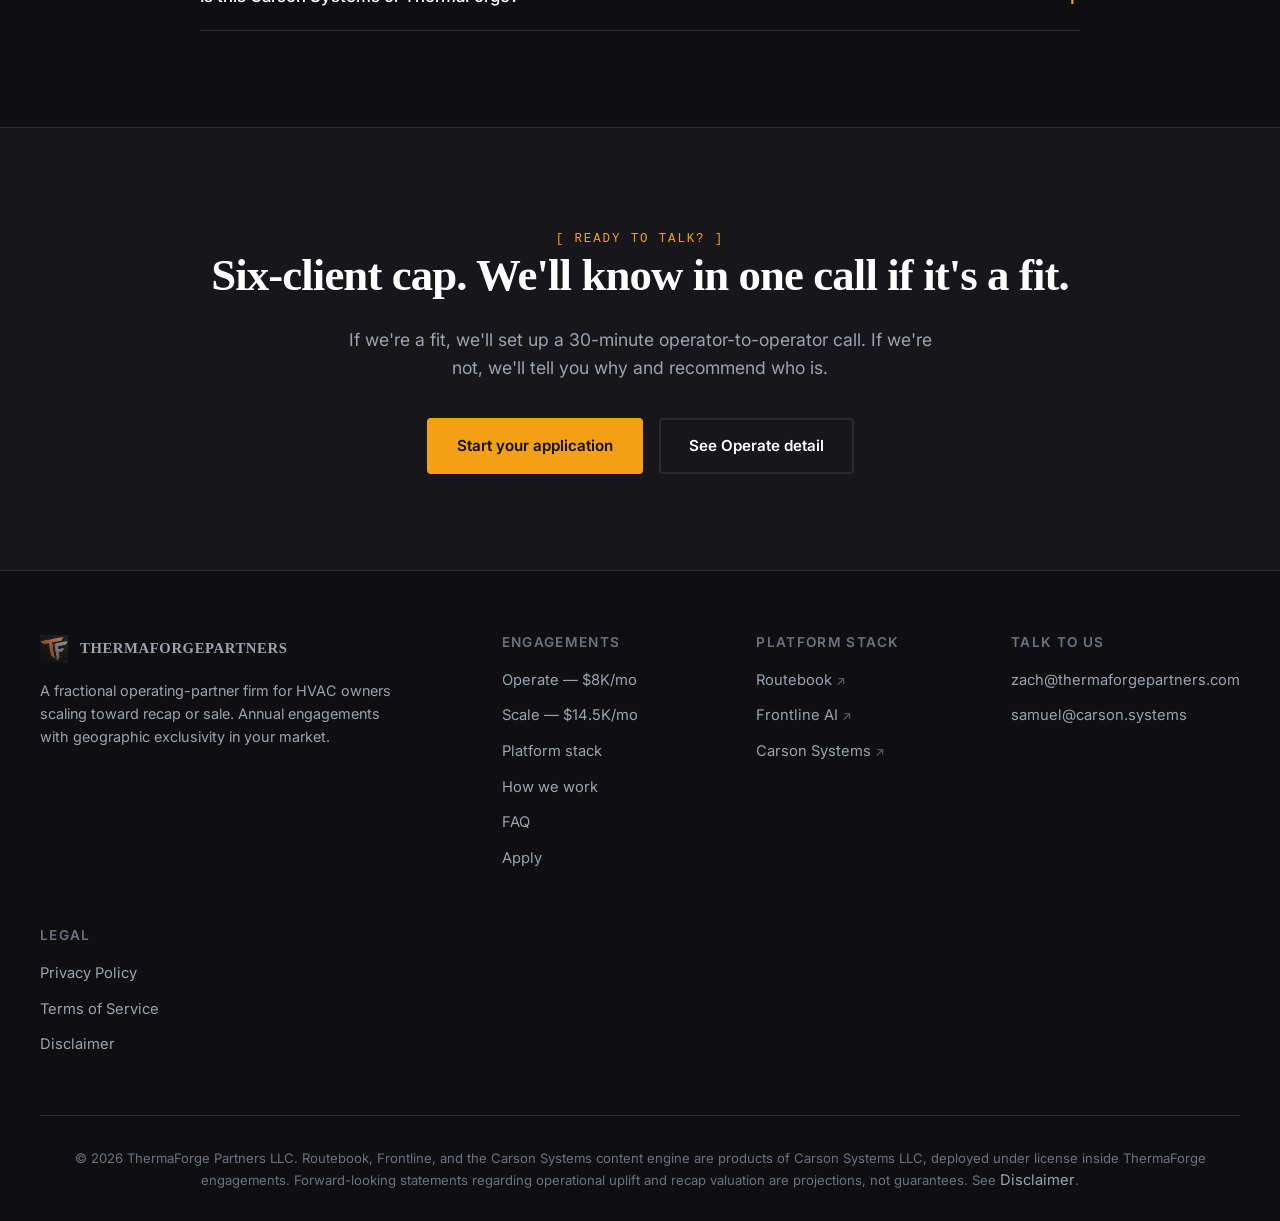
==== commit aa4cbd83: "thermaforge: photo behind HOW WE WORK; flat dark pullquote; center NEW OPERATING STACK - HOW WE WORK" ====
--- a/index.html
+++ b/index.html
@@ -99,7 +99,7 @@
 
 <div class="tf-divider-orange"></div>
 
-<section class="tf-section" id="how-we-work">
+<section class="tf-section" id="how-we-work" style="background-image: linear-gradient(rgba(15,15,18,0.88), rgba(15,15,18,0.92)), url('/assets/photos/detail-manlift.jpg'); background-size: cover; background-position: center;">
   <div class="tf-container">
     <span class="tf-section-head">[ HOW WE WORK ]</span>
     <h2>Operating-partner work, not consulting.</h2>
@@ -141,23 +141,23 @@
   </div>
 </section>
 
-<section class="tf-pullquote" style="background-image: linear-gradient(rgba(0,0,0,0.85), rgba(0,0,0,0.85)), url('/assets/photos/timeline-financials.jpg');">
+<section class="tf-pullquote" style="background: #0a0a0a;">
   <blockquote>
     Most $5M shops aren't a marketing problem. They're an operations problem with a marketing symptom.
   </blockquote>
 </section>
 
 <section class="tf-section" id="new-stack">
-  <div class="tf-container">
+  <div class="tf-container" style="text-align: center;">
     <span class="tf-section-head">[ THE NEW OPERATING STACK ]</span>
-    <h2>This is the gap between $5M shops and $15M+ shops in 2026.</h2>
-    <p style="max-width: 760px; font-size: 1.05rem;">
+    <h2 style="max-width: 22ch; margin-left: auto; margin-right: auto;">This is the gap between $5M shops and $15M+ shops in 2026.</h2>
+    <p style="max-width: 720px; font-size: 1.05rem; margin-left: auto; margin-right: auto;">
       The shops growing past $10M aren't necessarily the ones with better techs or bigger marketing budgets. They're the ones running on infrastructure built in the last 24 months — AI call coverage that catches every after-hours homeowner, content automation that puts owner-voice in front of recruits and customers daily, ERP that surfaces real job-cost P&amp;L instead of hoping a QuickBooks export reconciles.
     </p>
-    <p style="max-width: 760px; font-size: 1.05rem;">
+    <p style="max-width: 720px; font-size: 1.05rem; margin-left: auto; margin-right: auto; margin-top: 16px;">
       Every ThermaForge engagement deploys this stack. Every client shop ends the year with infrastructure that competitors will spend the next two years catching up to.
     </p>
-    <div class="tf-detail-grid" style="margin-top: 32px;">
+    <div class="tf-detail-grid" style="margin-top: 40px; grid-template-columns: repeat(auto-fit, minmax(380px, 1fr)); max-width: 920px; margin-left: auto; margin-right: auto; text-align: left;">
       <div class="tf-detail-block">
         <span class="tf-block-num">PHONES</span>
         <h3>Frontline AI answers at 6:42pm Friday.</h3>
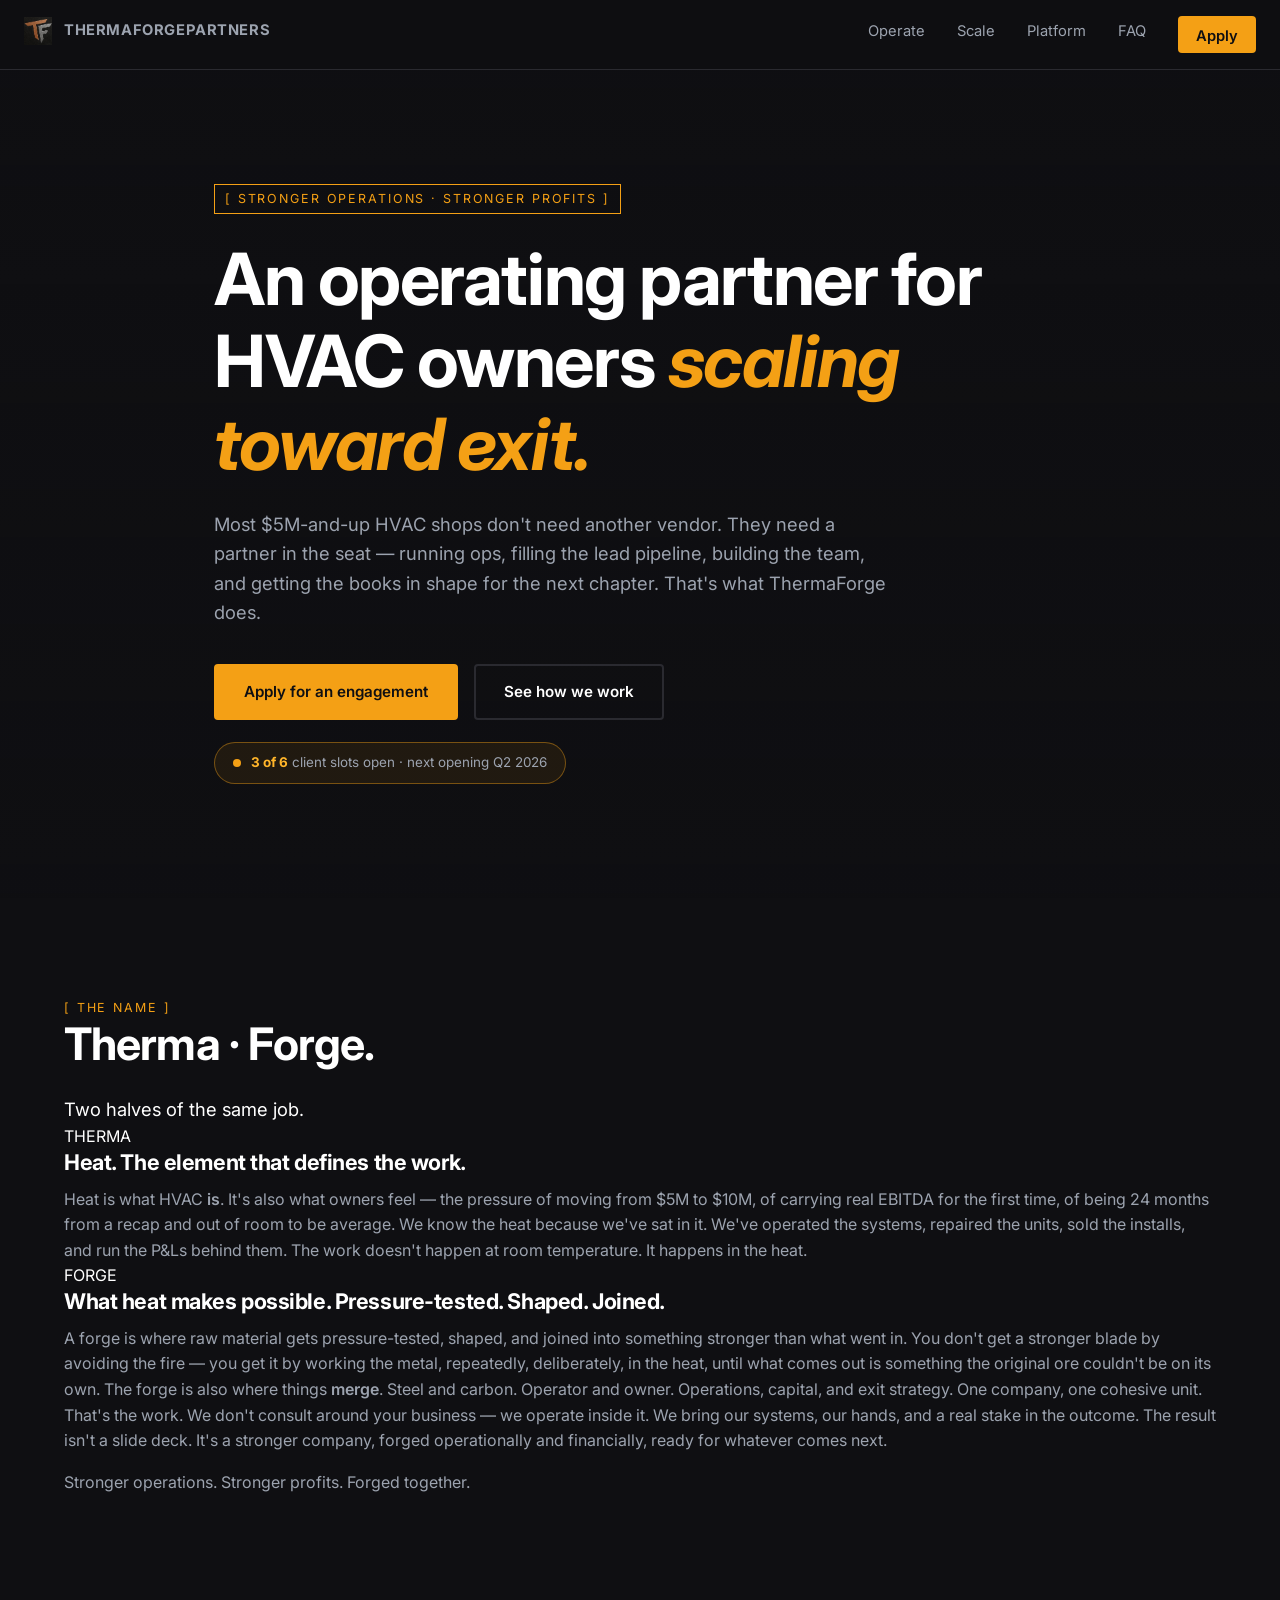
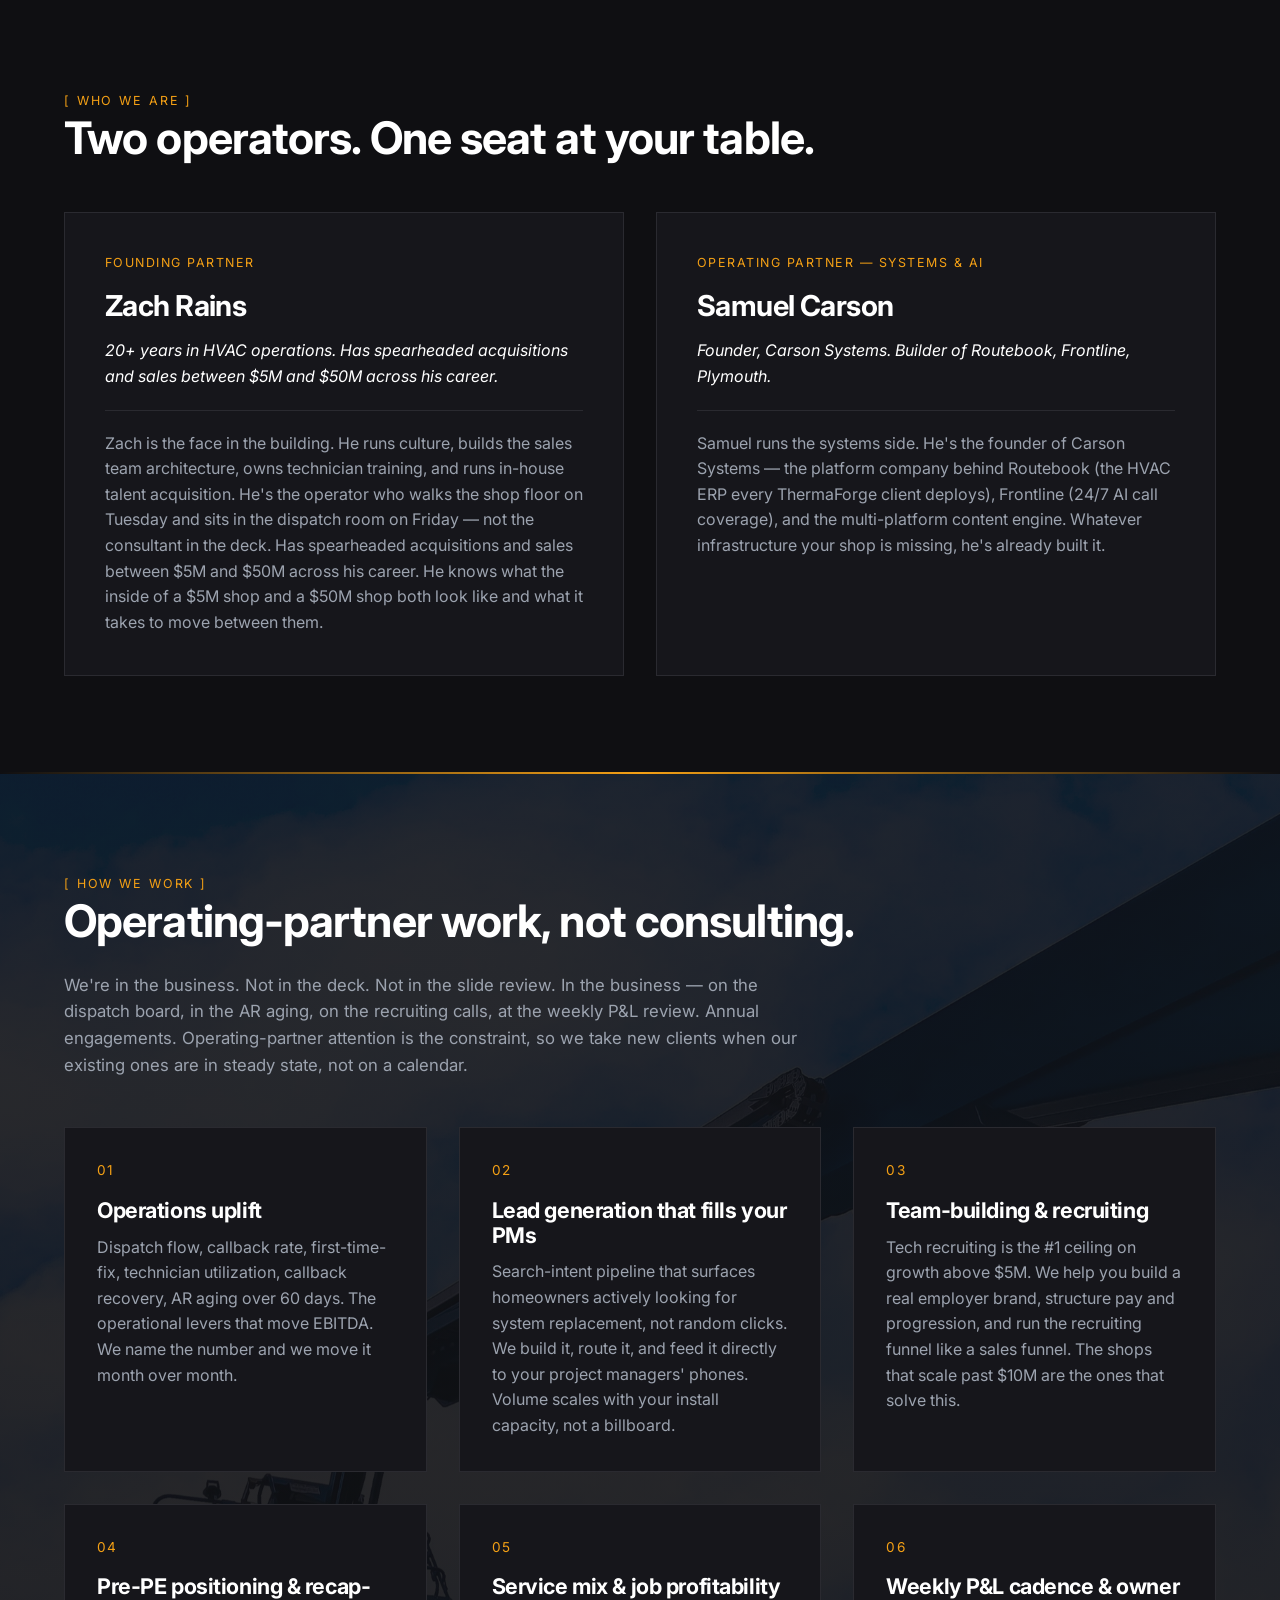
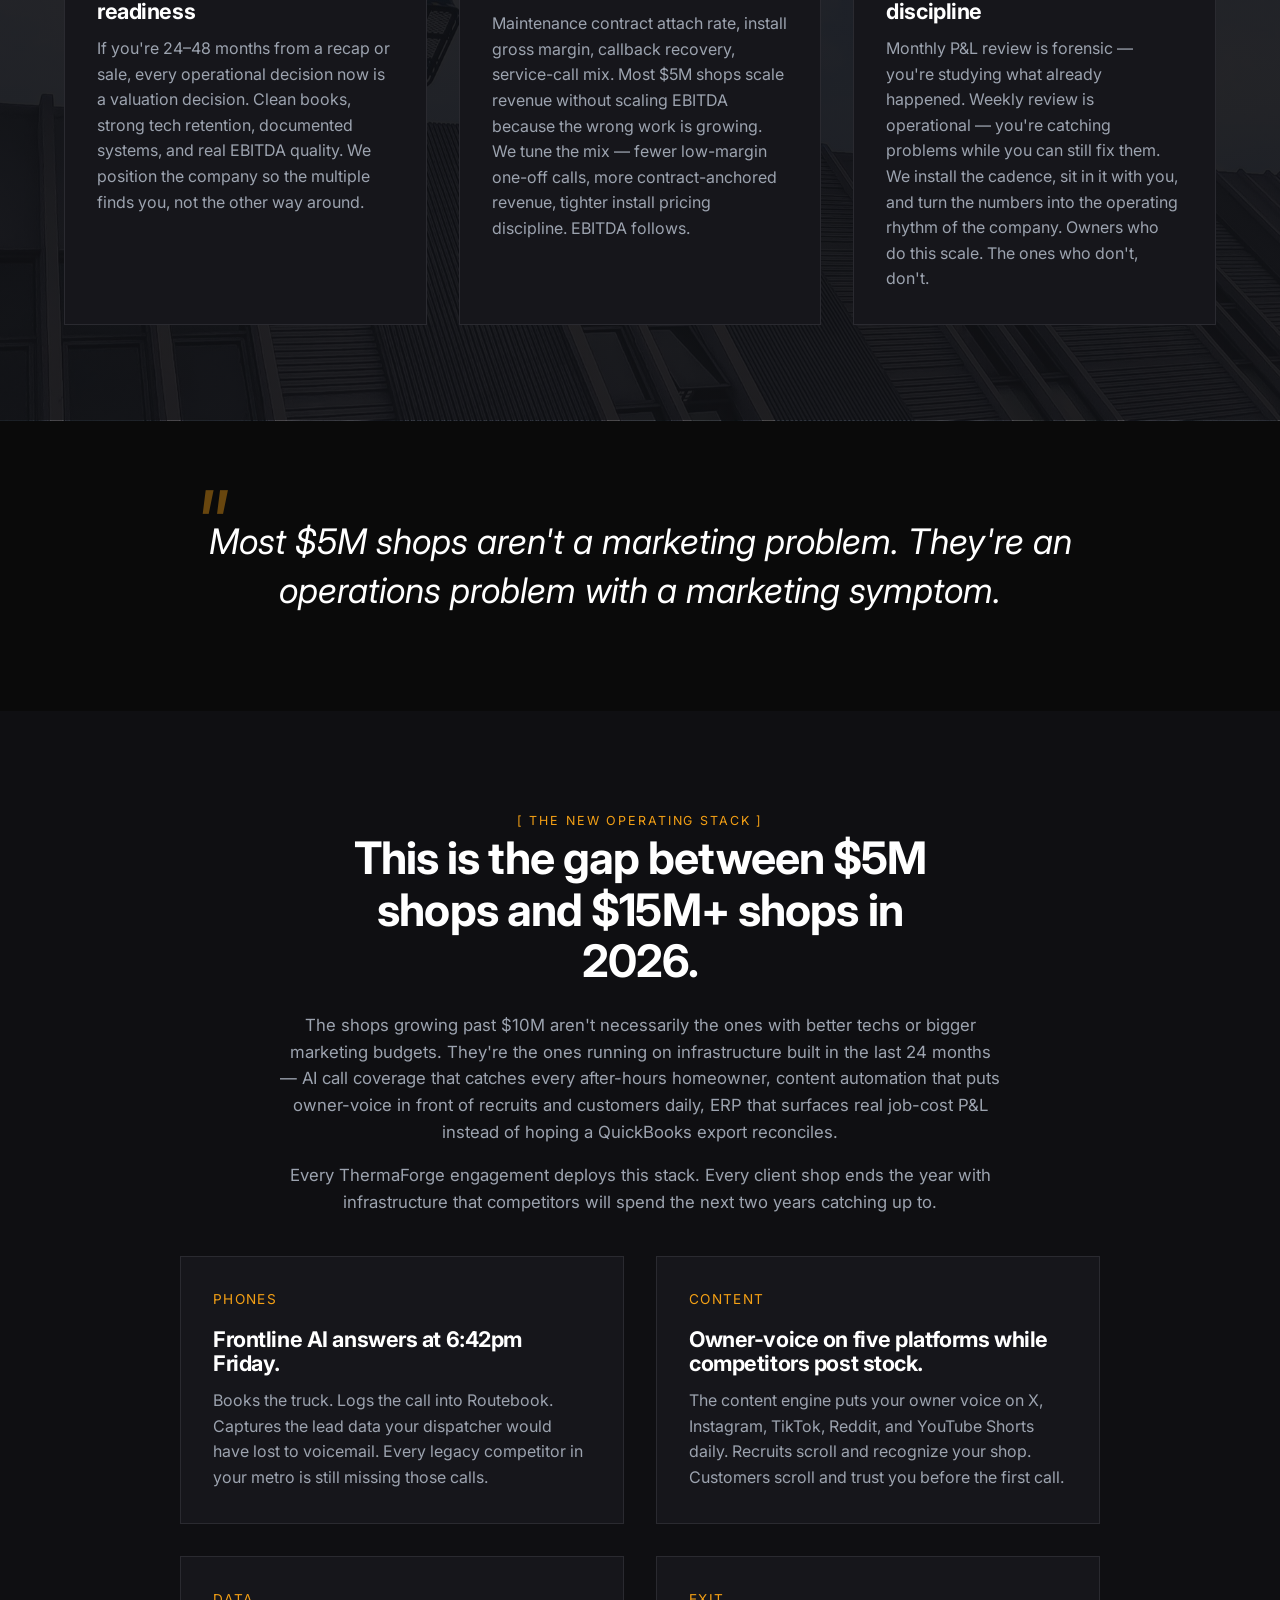
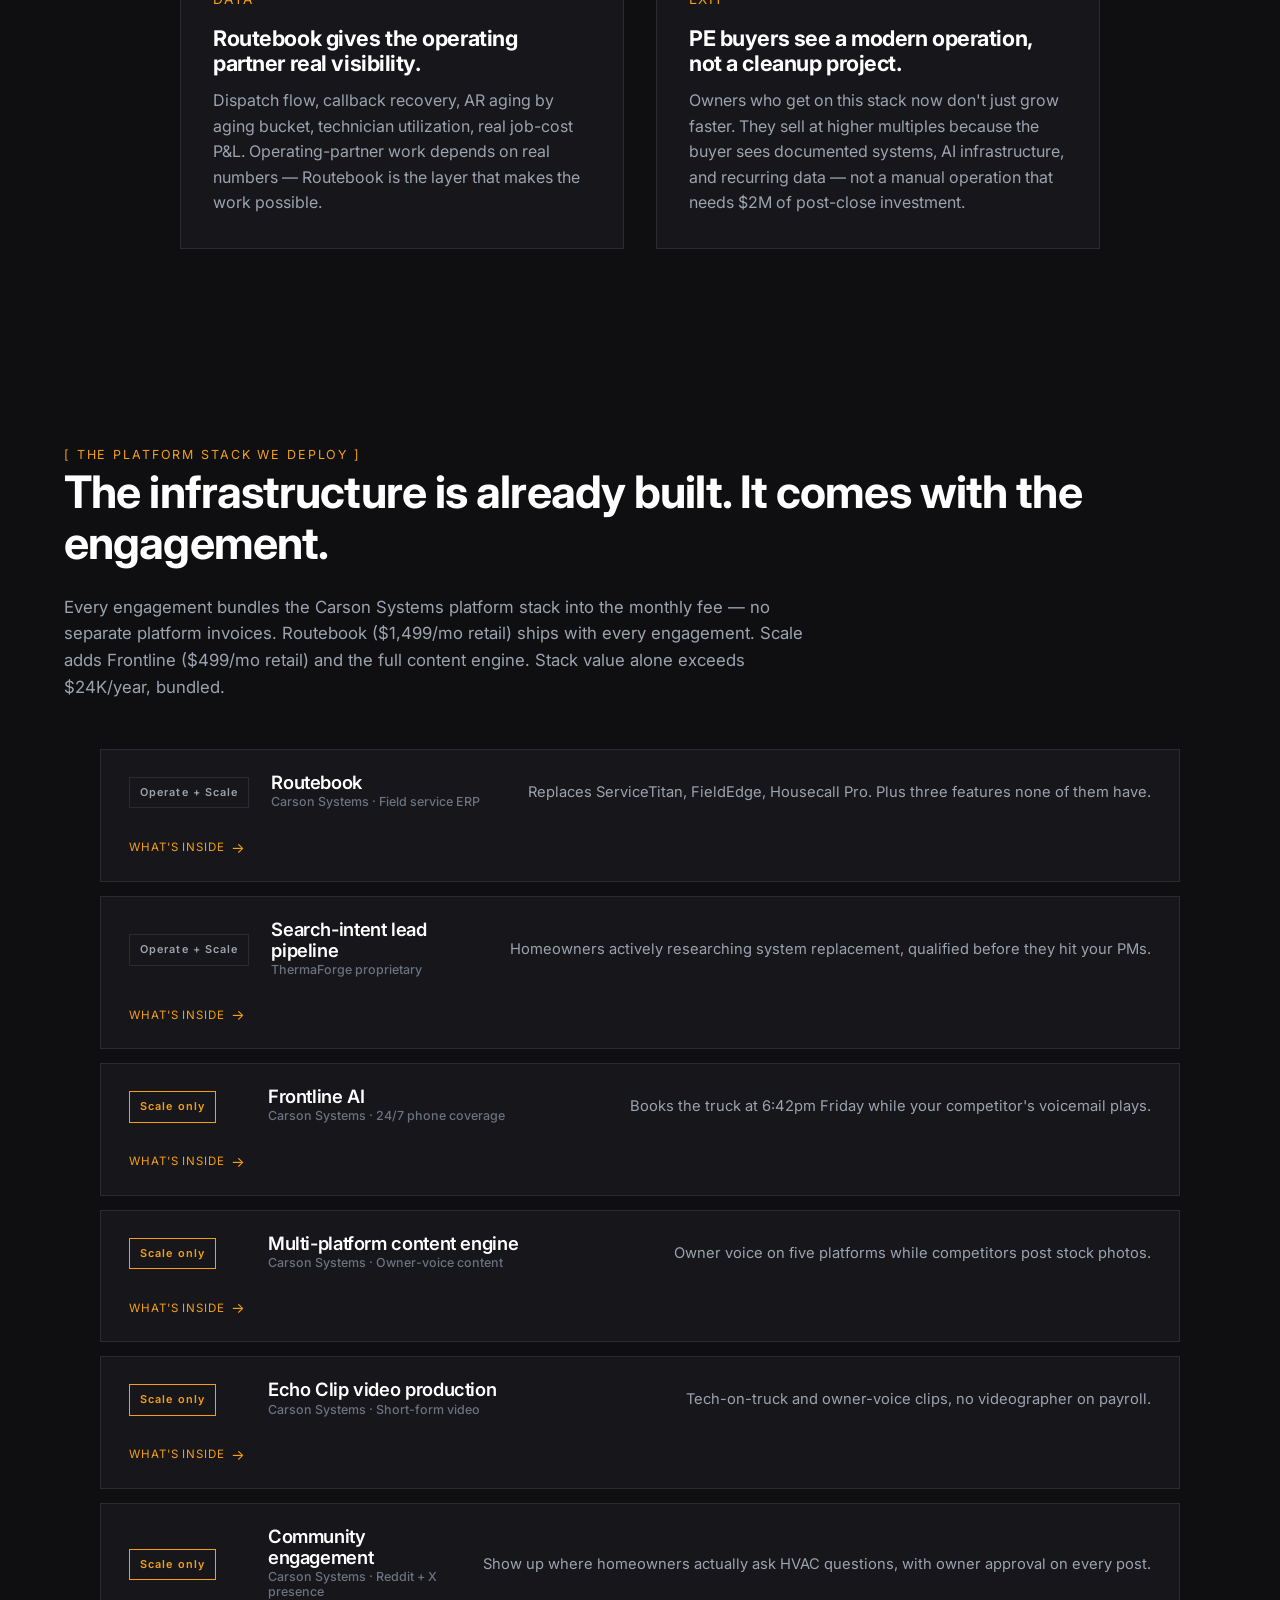
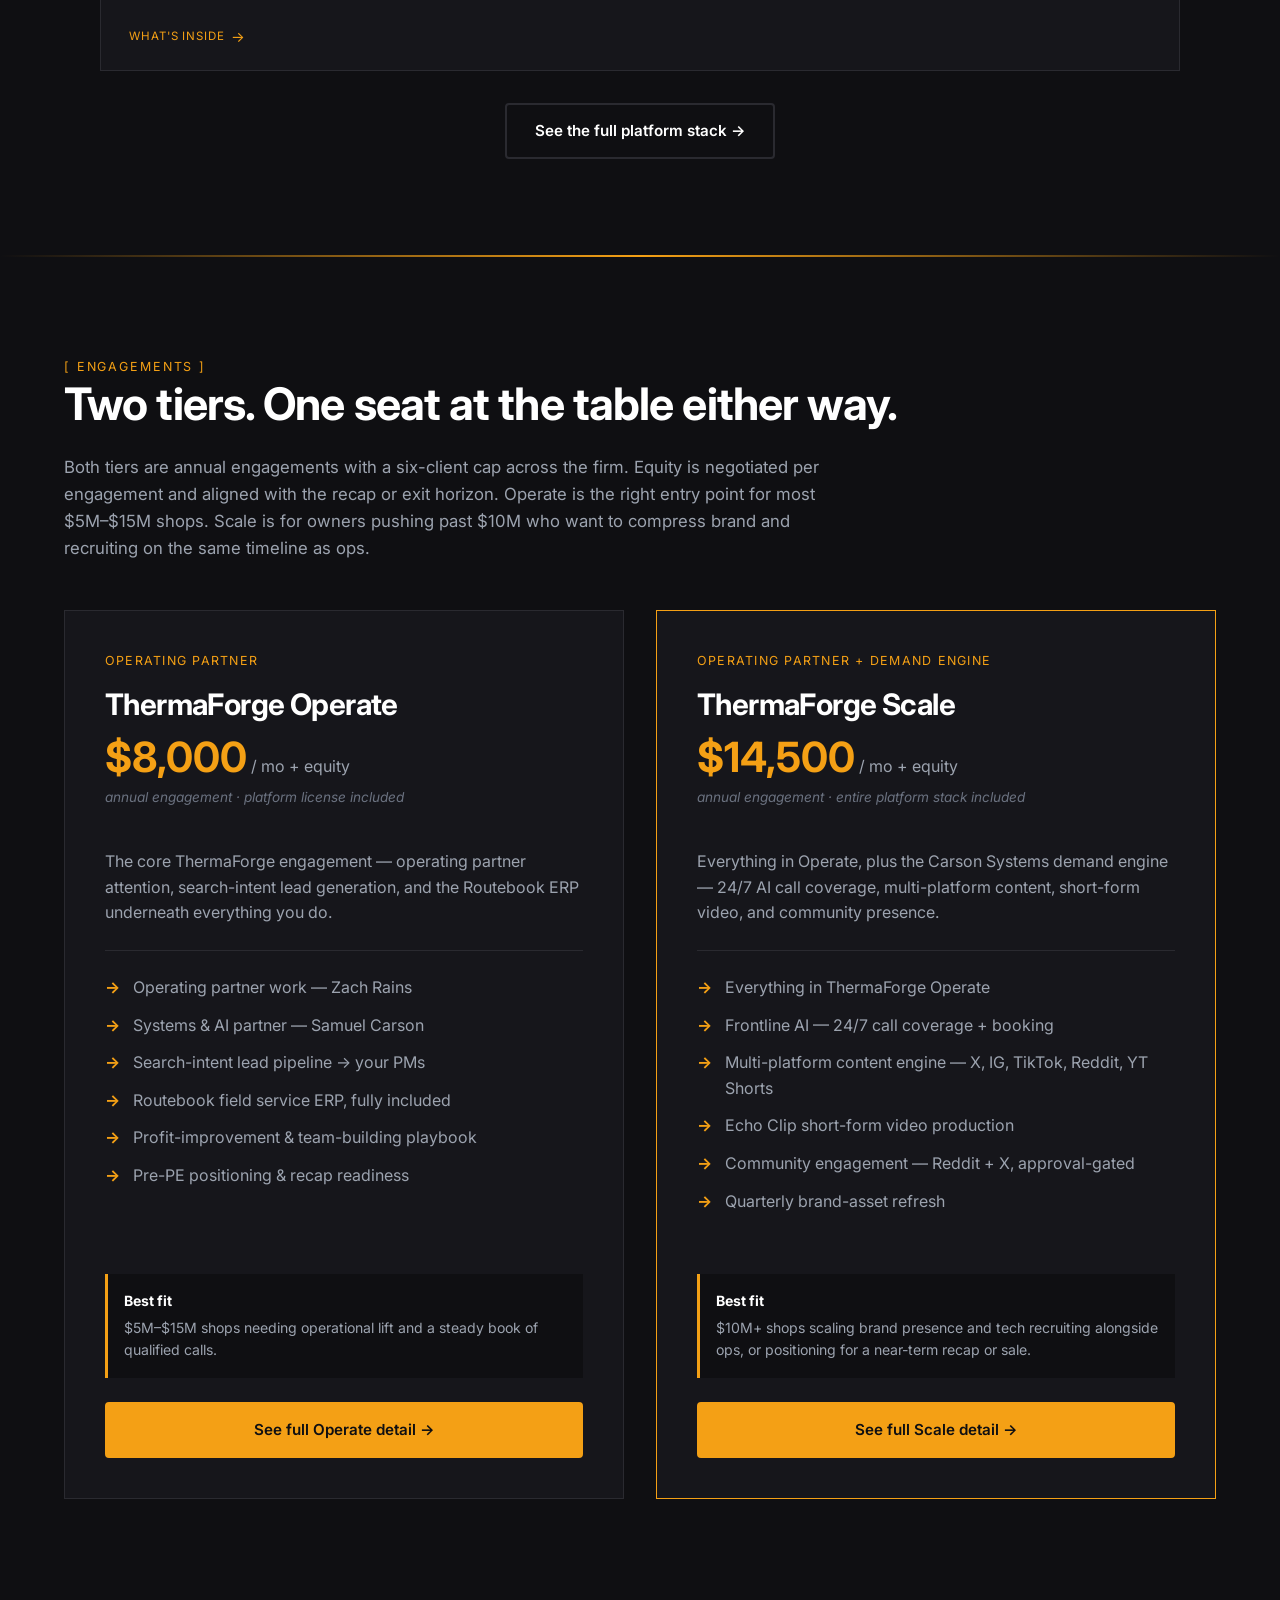
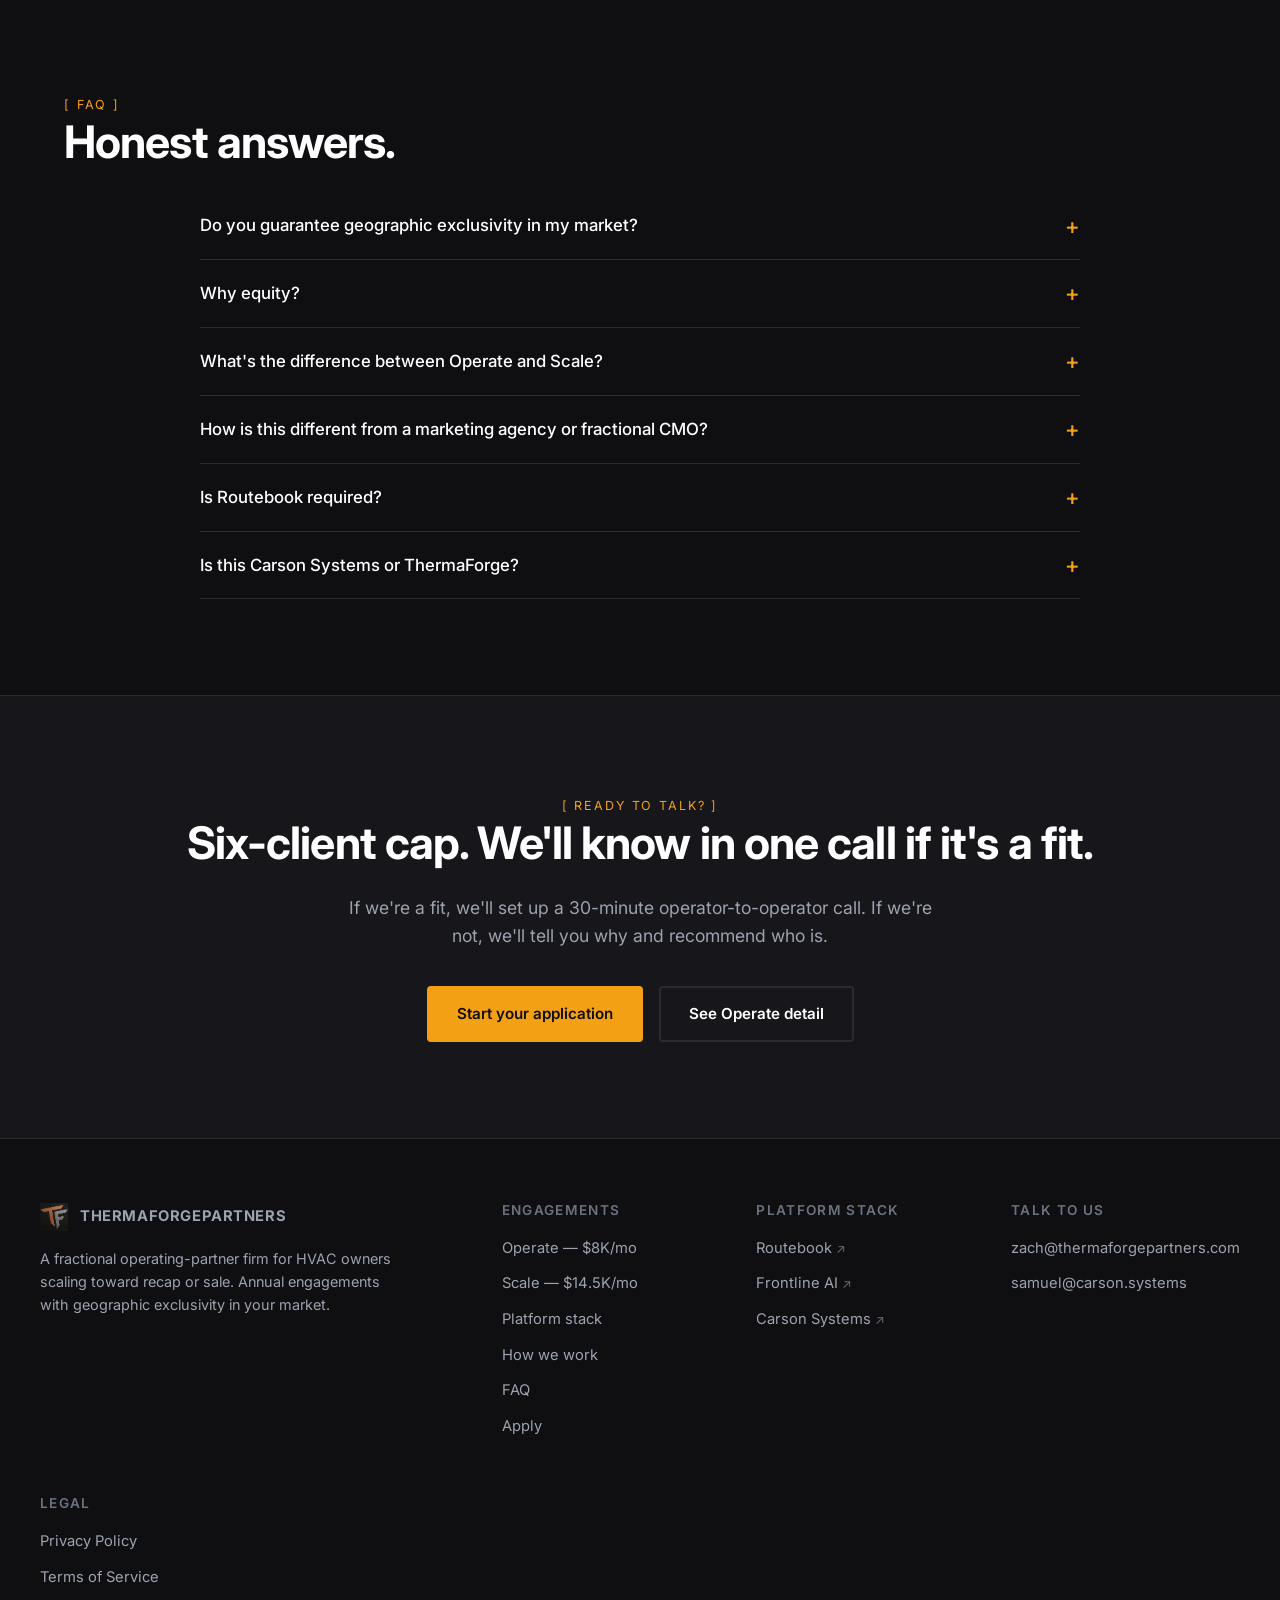
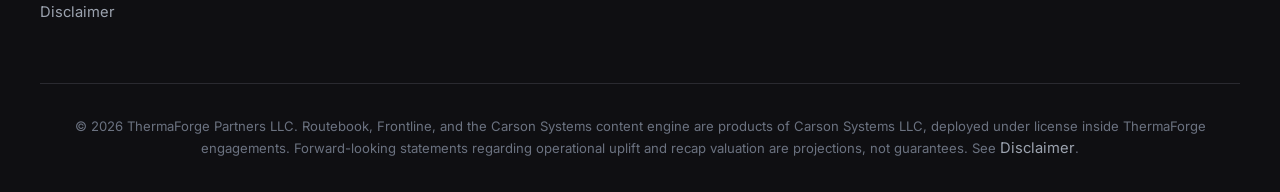
==== commit 5afcbc0a: "thermaforge: brand-rule sweep + 3 platform visuals + slot counter + CTA revert 1. AI receptionist sw" ====
--- a/index.html
+++ b/index.html
@@ -47,6 +47,10 @@
       <a href="/apply" class="tf-btn-primary">Apply for an engagement</a>
       <a href="#how-we-work" class="tf-btn-secondary">See how we work</a>
     </div>
+    <div class="tf-slot-badge">
+      <span class="dot"></span>
+      <span class="text"><strong>3 of 6</strong> client slots open · next opening Q2 2026</span>
+    </div>
   </div>
 </section>
 
@@ -214,7 +218,7 @@
             <span class="tf-moat-label">— THE MOAT —</span>
             <h4>Frontline AI integration on the work order</h4>
             <p>When Jennifer books a call, the WO is created with the call recording embedded. The technician listens to the customer describe the problem before they roll. They walk in already knowing what's wrong. First-time-fix rate climbs, callback rate drops, customer trust spikes because the tech "already knew."</p>
-            <p>Nobody else has this. Not ServiceTitan. Not FieldEdge. Not Housecall Pro. Not Jobber. Routebook is the only HVAC ERP that owns both the AI receptionist and the dispatch system in the same stack — which means the integration is native, not a third-party API bolted on top. This is the structural advantage that doesn't get caught up to in 18 months.</p>
+            <p>Nobody else has this. Not ServiceTitan. Not FieldEdge. Not Housecall Pro. Not Jobber. Routebook is the only HVAC ERP that owns both Frontline AI and the dispatch system in the same stack — which means the integration is native, not a third-party API bolted on top. This is the structural advantage that doesn't get caught up to in 18 months.</p>
           </div>
 
           <a class="tf-ext-link" href="https://runroutebook.com" target="_blank" rel="noopener">Visit Routebook <span class="ext-link-arrow">↗</span></a>
--- a/styles.css
+++ b/styles.css
@@ -32,7 +32,7 @@
 img { max-width: 100%; display: block; }
 
 h1, h2, h3, h4 {
-  font-family: 'Fraunces', Georgia, serif;
+  font-family: 'Inter', system-ui, sans-serif;
   font-weight: 700;
   line-height: 1.15;
   letter-spacing: -0.02em;
@@ -69,7 +69,7 @@
 
 .tf-nav-logo {
   display: flex; align-items: center; gap: 12px;
-  font-family: 'Fraunces', serif; font-weight: 700;
+  font-family: 'Inter', system-ui, sans-serif; font-weight: 700;
   font-size: 0.95rem; letter-spacing: 0.04em;
   margin-right: auto;
 }
@@ -148,7 +148,7 @@
 
 .tf-eyebrow {
   display: inline-block;
-  font-family: 'JetBrains Mono', 'Courier New', monospace;
+  font-family: 'Inter', monospace;
   font-size: 0.78rem; letter-spacing: 0.15em;
   color: var(--tf-orange); margin-bottom: 24px;
   padding: 4px 10px; border: 1px solid var(--tf-orange);
@@ -181,7 +181,7 @@
 
 /* === SECTION HEADERS === */
 .tf-section-head {
-  font-family: 'JetBrains Mono', monospace;
+  font-family: 'Inter', monospace;
   font-size: 0.78rem; letter-spacing: 0.15em;
   color: var(--tf-orange); margin-bottom: 12px;
   text-transform: uppercase;
@@ -202,7 +202,7 @@
 .tf-detail-block:hover { border-color: var(--tf-orange); transform: translateY(-2px); }
 .tf-block-num {
   display: block;
-  font-family: 'JetBrains Mono', monospace;
+  font-family: 'Inter', monospace;
   font-size: 0.85rem; color: var(--tf-orange);
   margin-bottom: 16px; letter-spacing: 0.1em;
 }
@@ -219,13 +219,13 @@
   padding: 40px;
 }
 .tf-card-tag {
-  font-family: 'JetBrains Mono', monospace;
+  font-family: 'Inter', monospace;
   font-size: 0.78rem; letter-spacing: 0.12em;
   color: var(--tf-orange); margin-bottom: 16px;
   text-transform: uppercase;
 }
 .tf-partner-card h3 {
-  font-family: 'Fraunces', serif;
+  font-family: 'Inter', system-ui, sans-serif;
   font-size: 1.8rem; margin-bottom: 16px;
 }
 .tf-partner-card .tf-credibility {
@@ -247,7 +247,7 @@
 }
 .tf-platform-card .tf-tier-badge {
   display: inline-block;
-  font-family: 'JetBrains Mono', monospace;
+  font-family: 'Inter', monospace;
   font-size: 0.7rem; letter-spacing: 0.1em;
   padding: 4px 8px; border: 1px solid var(--tf-border);
   color: var(--tf-text-muted); margin-bottom: 16px;
@@ -268,7 +268,7 @@
   border: 1px dashed var(--tf-border);
   padding: 32px 16px; margin: 16px 0;
   text-align: center; font-size: 0.82rem; color: var(--tf-text-dim);
-  font-family: 'JetBrains Mono', monospace;
+  font-family: 'Inter', monospace;
 }
 
 /* === PRICING TIERS === */
@@ -285,17 +285,17 @@
 .tf-tier-card:hover { border-color: var(--tf-orange); }
 .tf-tier-card.tf-tier-featured { border-color: var(--tf-orange); }
 .tf-tier-tag {
-  font-family: 'JetBrains Mono', monospace;
+  font-family: 'Inter', monospace;
   font-size: 0.78rem; letter-spacing: 0.1em;
   color: var(--tf-orange); margin-bottom: 16px;
   text-transform: uppercase;
 }
 .tf-tier-card h3 {
-  font-family: 'Fraunces', serif;
+  font-family: 'Inter', system-ui, sans-serif;
   font-size: 1.85rem; margin-bottom: 16px;
 }
 .tf-price {
-  font-family: 'Fraunces', serif;
+  font-family: 'Inter', system-ui, sans-serif;
   font-size: 2.6rem; font-weight: 700;
   color: var(--tf-orange); line-height: 1;
 }
@@ -342,7 +342,7 @@
 }
 .tf-week-label {
   display: inline-block;
-  font-family: 'JetBrains Mono', monospace;
+  font-family: 'Inter', monospace;
   font-size: 0.82rem; color: var(--tf-orange);
   letter-spacing: 0.1em; margin-bottom: 8px;
 }
@@ -356,7 +356,7 @@
   text-align: center;
 }
 .tf-pullquote blockquote {
-  font-family: 'Fraunces', serif;
+  font-family: 'Inter', system-ui, sans-serif;
   font-style: italic;
   font-size: clamp(1.4rem, 3vw, 2.2rem);
   line-height: 1.4;
@@ -381,7 +381,7 @@
   border-bottom: 1px solid var(--tf-border);
 }
 .tf-comparison-table th {
-  font-family: 'JetBrains Mono', monospace;
+  font-family: 'Inter', monospace;
   font-size: 0.78rem; letter-spacing: 0.06em;
   color: var(--tf-text-muted); text-transform: uppercase;
   font-weight: 500;
@@ -441,7 +441,7 @@
   background: var(--tf-bg-alt);
 }
 .tf-form legend {
-  font-family: 'Fraunces', serif;
+  font-family: 'Inter', system-ui, sans-serif;
   color: var(--tf-orange);
   padding: 0 12px; font-size: 1.05rem;
 }
@@ -521,3 +521,644 @@
   background: linear-gradient(90deg, transparent, var(--tf-orange), transparent);
   margin: 0 auto;
 }
+
+/* ── Platform stack — full-width expandable rows (homepage) ───────────
+   Replaces the 3-col grid that left ugly blank space when one card
+   expanded. Each card is now a full-width row; expansion slides down
+   in place, never reflowing siblings. */
+.tf-platform-grid {
+  display: grid;
+  grid-template-columns: 1fr;
+  gap: 14px;
+  margin-top: 48px;
+  max-width: 1080px;
+  margin-left: auto;
+  margin-right: auto;
+}
+.tf-platform-card-expand {
+  background: var(--tf-bg-alt);
+  border: 1px solid var(--tf-border);
+  transition: border-color 0.2s ease, background 0.2s ease;
+  position: relative;
+}
+.tf-platform-card-expand:hover { border-color: var(--tf-orange); }
+.tf-platform-card-expand[open] {
+  border-color: var(--tf-orange);
+  background: var(--tf-bg-card);
+}
+.tf-platform-card-summary {
+  list-style: none;
+  cursor: pointer;
+  padding: 22px 28px;
+  display: grid;
+  grid-template-columns: auto 1fr auto;
+  gap: 22px;
+  align-items: center;
+}
+.tf-platform-card-summary::-webkit-details-marker { display: none; }
+.tf-platform-card-summary .tf-tier-badge {
+  display: inline-block;
+  font-family: 'Inter', monospace;
+  font-size: 0.68rem;
+  font-weight: 600;
+  letter-spacing: 0.1em;
+  padding: 6px 10px;
+  border: 1px solid var(--tf-border);
+  color: var(--tf-text-muted);
+  margin: 0;
+  width: fit-content;
+  white-space: nowrap;
+  align-self: center;
+}
+.tf-platform-card-summary .tf-tier-badge.tf-scale-only,
+.tf-platform-card-summary .tf-tier-badge:has(+ * + h3) {
+  /* default already handled */
+}
+.tf-platform-card-expand .tf-tier-badge.tf-scale-only,
+.tf-platform-card-expand .tf-tier-badge[class*="scale-only"] {
+  color: var(--tf-orange);
+  border-color: var(--tf-orange);
+}
+.tf-platform-card-summary h3 {
+  font-size: 1.15rem;
+  margin: 0 0 4px;
+  font-weight: 600;
+  color: var(--tf-text);
+}
+.tf-platform-card-summary .tf-summary-tag {
+  display: block;
+  font-size: 0.78rem;
+  font-weight: 500;
+  color: var(--tf-text-dim);
+  letter-spacing: 0;
+  margin-top: 2px;
+}
+.tf-platform-card-summary .tf-card-tagline {
+  font-size: 0.92rem;
+  color: var(--tf-text-muted);
+  margin: 0;
+  line-height: 1.45;
+}
+.tf-platform-card-summary .tf-expand-cue {
+  display: inline-flex;
+  align-items: center;
+  gap: 6px;
+  font-family: 'Inter', monospace;
+  font-size: 0.72rem;
+  letter-spacing: 0.08em;
+  color: var(--tf-orange);
+  text-transform: uppercase;
+  align-self: center;
+  white-space: nowrap;
+}
+.tf-platform-card-summary .tf-cue-arrow {
+  display: inline-block;
+  transition: transform 0.2s ease;
+  font-size: 0.9rem;
+}
+.tf-platform-card-expand[open] .tf-platform-card-summary .tf-cue-arrow {
+  transform: rotate(90deg);
+}
+.tf-platform-card-body {
+  padding: 0 28px 28px;
+  border-top: 1px solid var(--tf-border);
+  margin-top: 0;
+  padding-top: 24px;
+  animation: tfExpandFade 0.3s ease;
+}
+.tf-platform-card-body h4 {
+  margin-top: 18px;
+  margin-bottom: 6px;
+  font-size: 0.92rem;
+  font-weight: 600;
+  letter-spacing: 0.02em;
+  color: var(--tf-text);
+}
+.tf-platform-card-body h4:first-child { margin-top: 0; }
+.tf-platform-card-body p {
+  font-size: 0.96rem;
+  line-height: 1.6;
+  color: var(--tf-text-muted);
+  margin: 0 0 8px;
+}
+.tf-platform-card-body .tf-ext-link {
+  display: inline-block;
+  margin-top: 14px;
+  padding-top: 14px;
+  border-top: 1px solid var(--tf-border);
+  font-size: 0.88rem;
+  color: var(--tf-orange);
+  font-weight: 500;
+}
+.tf-moat-callout {
+  margin: 20px 0 4px;
+  padding: 20px 24px;
+  background: rgba(244, 160, 21, 0.06);
+  border-left: 2px solid var(--tf-orange);
+  border-radius: 0 4px 4px 0;
+}
+.tf-moat-callout .tf-moat-label {
+  display: block;
+  font-family: 'Inter', monospace;
+  font-size: 0.72rem;
+  font-weight: 700;
+  letter-spacing: 0.16em;
+  color: var(--tf-orange);
+  margin-bottom: 8px;
+}
+.tf-moat-callout h4 { margin-top: 0; font-size: 1rem; color: var(--tf-text); }
+.tf-moat-callout p:last-child { margin-bottom: 0; }
+@keyframes tfExpandFade {
+  from { opacity: 0; transform: translateY(-4px); }
+  to { opacity: 1; transform: translateY(0); }
+}
+@media (max-width: 720px) {
+  .tf-platform-card-summary {
+    grid-template-columns: 1fr;
+    gap: 8px;
+    padding: 18px 20px;
+  }
+  .tf-platform-card-summary .tf-tier-badge { justify-self: start; }
+  .tf-platform-card-summary .tf-expand-cue { justify-self: start; }
+  .tf-platform-card-body { padding: 16px 20px 22px; }
+}
+
+/* ── Platform.html visuals — real CSS-built mockups, not placeholders ── */
+.tf-screenshot {
+  background: var(--tf-bg);
+  border: 1px solid var(--tf-border);
+  border-radius: 6px;
+  padding: 0;
+  margin: 18px 0;
+  overflow: hidden;
+  position: relative;
+}
+.tf-screenshot-chrome {
+  display: flex;
+  align-items: center;
+  gap: 6px;
+  padding: 10px 14px;
+  background: var(--tf-bg-card);
+  border-bottom: 1px solid var(--tf-border);
+}
+.tf-screenshot-chrome .dot {
+  width: 9px; height: 9px; border-radius: 50%;
+  background: var(--tf-border);
+}
+.tf-screenshot-chrome .dot:nth-child(1) { background: #5a4a4a; }
+.tf-screenshot-chrome .dot:nth-child(2) { background: #5a554a; }
+.tf-screenshot-chrome .dot:nth-child(3) { background: #4a5a4a; }
+.tf-screenshot-chrome .label {
+  margin-left: 12px;
+  font-family: 'Inter', monospace;
+  font-size: 0.7rem;
+  color: var(--tf-text-dim);
+  letter-spacing: 0.04em;
+}
+.tf-screenshot-body { padding: 18px; }
+
+/* Routebook dashboard mock */
+.tf-mock-dashboard {
+  display: grid;
+  grid-template-columns: repeat(3, 1fr);
+  gap: 10px;
+}
+.tf-mock-kpi {
+  background: var(--tf-bg-card);
+  border: 1px solid var(--tf-border);
+  border-radius: 4px;
+  padding: 12px 14px;
+}
+.tf-mock-kpi .kpi-label {
+  font-family: 'Inter', monospace;
+  font-size: 0.62rem;
+  letter-spacing: 0.1em;
+  color: var(--tf-text-dim);
+  text-transform: uppercase;
+  margin-bottom: 6px;
+}
+.tf-mock-kpi .kpi-value {
+  font-size: 1.3rem;
+  font-weight: 700;
+  color: var(--tf-text);
+  font-variant-numeric: tabular-nums;
+  letter-spacing: -0.02em;
+}
+.tf-mock-kpi .kpi-delta {
+  font-size: 0.72rem;
+  margin-top: 4px;
+  font-variant-numeric: tabular-nums;
+}
+.tf-mock-kpi .kpi-delta.up { color: #4ade80; }
+.tf-mock-kpi .kpi-delta.down { color: #f87171; }
+.tf-mock-dispatch {
+  grid-column: 1 / -1;
+  margin-top: 6px;
+  background: var(--tf-bg-card);
+  border: 1px solid var(--tf-border);
+  border-radius: 4px;
+  overflow: hidden;
+}
+.tf-mock-dispatch-row {
+  display: grid;
+  grid-template-columns: 64px repeat(5, 1fr);
+  gap: 1px;
+  background: var(--tf-border);
+}
+.tf-mock-dispatch-row .cell {
+  background: var(--tf-bg-card);
+  padding: 8px 6px;
+  font-family: 'Inter', monospace;
+  font-size: 0.66rem;
+  color: var(--tf-text-dim);
+}
+.tf-mock-dispatch-row .cell.h { color: var(--tf-orange); font-weight: 600; }
+.tf-mock-dispatch-row .cell.t { color: var(--tf-orange-bright); font-weight: 600; }
+.tf-mock-dispatch-row .cell.j {
+  background: rgba(244, 160, 21, 0.18);
+  color: #fff;
+  border-left: 2px solid var(--tf-orange);
+}
+.tf-mock-dispatch-row .cell.j2 {
+  background: rgba(74, 222, 128, 0.16);
+  color: #fff;
+  border-left: 2px solid #4ade80;
+}
+
+/* Pipeline flow diagram (SVG-based) */
+.tf-mock-pipeline {
+  background: var(--tf-bg-card);
+  border-radius: 6px;
+  padding: 22px 18px;
+  display: grid;
+  grid-template-columns: 1fr auto 1fr auto 1fr auto 1fr;
+  gap: 8px;
+  align-items: center;
+}
+.tf-pipeline-stage {
+  background: var(--tf-bg);
+  border: 1px solid var(--tf-border);
+  border-radius: 4px;
+  padding: 10px 12px;
+  text-align: center;
+}
+.tf-pipeline-stage .icon {
+  font-family: 'Inter', monospace;
+  font-size: 0.68rem;
+  letter-spacing: 0.1em;
+  color: var(--tf-orange);
+  text-transform: uppercase;
+  margin-bottom: 4px;
+}
+.tf-pipeline-stage .body {
+  font-size: 0.8rem;
+  color: var(--tf-text);
+  font-weight: 500;
+  line-height: 1.3;
+}
+.tf-pipeline-stage .body small {
+  display: block;
+  font-size: 0.68rem;
+  color: var(--tf-text-dim);
+  font-weight: 400;
+  margin-top: 2px;
+}
+.tf-pipeline-stage.active {
+  border-color: var(--tf-orange);
+  background: rgba(244, 160, 21, 0.08);
+}
+.tf-pipeline-arrow {
+  width: 24px;
+  height: 2px;
+  background: var(--tf-border);
+  position: relative;
+}
+.tf-pipeline-arrow::after {
+  content: '';
+  position: absolute;
+  right: -4px; top: -3px;
+  width: 8px; height: 8px;
+  border-top: 2px solid var(--tf-border);
+  border-right: 2px solid var(--tf-border);
+  transform: rotate(45deg);
+}
+@media (max-width: 720px) {
+  .tf-mock-pipeline { grid-template-columns: 1fr; gap: 4px; }
+  .tf-pipeline-arrow {
+    width: 2px; height: 16px;
+    transform: rotate(0); margin: 0 auto;
+  }
+  .tf-pipeline-arrow::after {
+    right: -3px; top: auto; bottom: -4px;
+    transform: rotate(135deg);
+  }
+}
+
+/* Frontline call interface mock */
+.tf-mock-call {
+  background: var(--tf-bg-card);
+  border-radius: 6px;
+  padding: 18px;
+  display: grid;
+  grid-template-columns: 1fr;
+  gap: 14px;
+}
+.tf-call-header {
+  display: flex;
+  align-items: center;
+  gap: 12px;
+  padding-bottom: 14px;
+  border-bottom: 1px solid var(--tf-border);
+}
+.tf-call-avatar {
+  width: 36px; height: 36px;
+  border-radius: 50%;
+  background: rgba(244, 160, 21, 0.18);
+  border: 1px solid var(--tf-orange);
+  display: flex; align-items: center; justify-content: center;
+  font-weight: 700;
+  font-size: 0.85rem;
+  color: var(--tf-orange);
+}
+.tf-call-meta { flex: 1; }
+.tf-call-meta .name { font-size: 0.92rem; font-weight: 600; color: var(--tf-text); }
+.tf-call-meta .sub { font-size: 0.74rem; color: var(--tf-text-dim); margin-top: 2px; }
+.tf-call-status {
+  display: inline-flex; align-items: center; gap: 6px;
+  padding: 4px 10px;
+  background: rgba(74, 222, 128, 0.12);
+  border: 1px solid rgba(74, 222, 128, 0.4);
+  border-radius: 999px;
+  font-size: 0.68rem;
+  letter-spacing: 0.06em;
+  text-transform: uppercase;
+  color: #4ade80;
+  font-weight: 600;
+}
+.tf-call-status::before {
+  content: '';
+  width: 6px; height: 6px;
+  border-radius: 50%;
+  background: #4ade80;
+  box-shadow: 0 0 0 0 rgba(74, 222, 128, 0.7);
+  animation: tfCallPulse 1.6s ease infinite;
+}
+@keyframes tfCallPulse {
+  0% { box-shadow: 0 0 0 0 rgba(74, 222, 128, 0.5); }
+  100% { box-shadow: 0 0 0 8px rgba(74, 222, 128, 0); }
+}
+.tf-call-transcript {
+  font-family: 'Inter', monospace;
+  font-size: 0.8rem;
+  line-height: 1.55;
+  color: var(--tf-text-muted);
+}
+.tf-call-transcript .speaker {
+  display: inline-block;
+  width: 64px;
+  color: var(--tf-orange);
+  font-weight: 600;
+  font-size: 0.7rem;
+  letter-spacing: 0.06em;
+  text-transform: uppercase;
+  vertical-align: top;
+}
+.tf-call-transcript .speaker.cust { color: var(--tf-text); }
+.tf-call-transcript .line { display: flex; gap: 12px; margin-bottom: 8px; }
+.tf-call-transcript .line .text { flex: 1; }
+.tf-call-actions {
+  display: grid;
+  grid-template-columns: repeat(3, 1fr);
+  gap: 8px;
+  padding-top: 12px;
+  border-top: 1px solid var(--tf-border);
+}
+.tf-call-action {
+  background: var(--tf-bg);
+  border: 1px solid var(--tf-border);
+  border-radius: 4px;
+  padding: 10px 8px;
+  text-align: center;
+  font-size: 0.74rem;
+  color: var(--tf-text-muted);
+  font-weight: 500;
+}
+.tf-call-action.primary {
+  background: rgba(244, 160, 21, 0.12);
+  border-color: var(--tf-orange);
+  color: var(--tf-orange);
+}
+
+/* ── Slot counter badge — real scarcity, six-client cap surfaced ─────── */
+.tf-slot-badge {
+  display: inline-flex;
+  align-items: center;
+  gap: 10px;
+  padding: 9px 18px;
+  border: 1px solid rgba(244, 160, 21, 0.42);
+  background: rgba(244, 160, 21, 0.08);
+  border-radius: 999px;
+  font-size: 0.84rem;
+  color: var(--tf-text-muted);
+  font-family: 'Inter', sans-serif;
+  margin-top: 22px;
+}
+.tf-slot-badge .dot {
+  width: 8px; height: 8px;
+  background: var(--tf-orange);
+  border-radius: 50%;
+  animation: tfSlotPulse 2.4s ease-in-out infinite;
+  flex: none;
+}
+.tf-slot-badge strong { color: var(--tf-orange-bright); font-weight: 700; }
+@keyframes tfSlotPulse {
+  0%, 100% { box-shadow: 0 0 0 0 rgba(244, 160, 21, 0.5); }
+  50% { box-shadow: 0 0 0 8px rgba(244, 160, 21, 0); }
+}
+
+/* ── Mock: content engine schedule grid ──────────────────────────────── */
+.tf-mock-content {
+  display: grid;
+  grid-template-columns: repeat(auto-fit, minmax(180px, 1fr));
+  gap: 8px;
+}
+.tf-mock-content .content-tile {
+  background: var(--tf-bg-card);
+  border: 1px solid var(--tf-border);
+  border-radius: 4px;
+  padding: 12px;
+  font-size: 0.78rem;
+}
+.tf-mock-content .content-tile .platform {
+  font-family: 'Inter', monospace;
+  font-size: 0.66rem;
+  letter-spacing: 0.1em;
+  text-transform: uppercase;
+  color: var(--tf-orange);
+  font-weight: 600;
+  margin-bottom: 6px;
+}
+.tf-mock-content .content-tile .post {
+  color: var(--tf-text);
+  line-height: 1.4;
+  margin-bottom: 8px;
+  font-weight: 500;
+}
+.tf-mock-content .content-tile .status {
+  font-size: 0.68rem;
+  color: var(--tf-text-dim);
+}
+.tf-mock-content .content-tile.published {
+  border-color: rgba(74, 222, 128, 0.4);
+  background: rgba(74, 222, 128, 0.04);
+}
+.tf-mock-content .content-tile.published .status {
+  color: #4ade80;
+  font-weight: 600;
+}
+
+/* ── Mock: Echo Clip video output row ────────────────────────────────── */
+.tf-mock-clips {
+  display: grid;
+  grid-template-columns: repeat(4, 1fr);
+  gap: 10px;
+}
+.tf-mock-clips .clip {
+  background: var(--tf-bg-card);
+  border: 1px solid var(--tf-border);
+  border-radius: 6px;
+  overflow: hidden;
+  display: flex;
+  flex-direction: column;
+}
+.tf-mock-clips .clip .frame {
+  aspect-ratio: 9 / 12;
+  background: linear-gradient(135deg, #2a2a30 0%, #1a1a20 100%);
+  display: flex;
+  align-items: center;
+  justify-content: center;
+  position: relative;
+  border-bottom: 1px solid var(--tf-border);
+}
+.tf-mock-clips .clip .frame::before {
+  content: '';
+  position: absolute;
+  inset: 0;
+  background:
+    repeating-linear-gradient(45deg, transparent 0 8px, rgba(244,160,21,0.04) 8px 16px);
+}
+.tf-mock-clips .clip .play {
+  width: 32px; height: 32px;
+  border-radius: 50%;
+  background: rgba(244, 160, 21, 0.92);
+  color: var(--tf-bg);
+  display: flex;
+  align-items: center;
+  justify-content: center;
+  font-size: 0.85rem;
+  position: relative;
+  z-index: 1;
+}
+.tf-mock-clips .clip .meta {
+  display: flex;
+  justify-content: space-between;
+  font-family: 'Inter', monospace;
+  font-size: 0.62rem;
+  letter-spacing: 0.04em;
+  padding: 6px 8px 4px;
+  color: var(--tf-text-dim);
+}
+.tf-mock-clips .clip .meta .dest { color: var(--tf-orange); font-weight: 600; }
+.tf-mock-clips .clip .title {
+  font-size: 0.74rem;
+  color: var(--tf-text);
+  padding: 0 8px 10px;
+  font-weight: 500;
+  line-height: 1.3;
+}
+.tf-clips-summary {
+  margin-top: 10px;
+  padding: 8px 12px;
+  background: var(--tf-bg-card);
+  border: 1px solid var(--tf-border);
+  border-radius: 4px;
+  font-family: 'Inter', monospace;
+  font-size: 0.68rem;
+  letter-spacing: 0.06em;
+  color: var(--tf-text-muted);
+  text-align: center;
+}
+@media (max-width: 720px) {
+  .tf-mock-clips { grid-template-columns: repeat(2, 1fr); }
+}
+
+/* ── Mock: community engagement approval queue ───────────────────────── */
+.tf-mock-thread {
+  background: var(--tf-bg-card);
+  border-radius: 6px;
+  padding: 16px;
+}
+.tf-mock-thread .thread-meta {
+  display: flex;
+  gap: 10px;
+  font-size: 0.72rem;
+  color: var(--tf-text-dim);
+  margin-bottom: 8px;
+  flex-wrap: wrap;
+}
+.tf-mock-thread .thread-meta .sub {
+  color: var(--tf-orange);
+  font-weight: 600;
+  font-family: 'Inter', monospace;
+}
+.tf-mock-thread .thread-title {
+  color: var(--tf-text);
+  font-size: 0.92rem;
+  font-weight: 600;
+  line-height: 1.4;
+  margin-bottom: 14px;
+  padding-bottom: 14px;
+  border-bottom: 1px solid var(--tf-border);
+}
+.tf-mock-thread .thread-reply {
+  background: rgba(244, 160, 21, 0.04);
+  border: 1px solid rgba(244, 160, 21, 0.3);
+  border-radius: 4px;
+  padding: 12px 14px;
+}
+.tf-mock-thread .reply-tag {
+  display: inline-block;
+  font-family: 'Inter', monospace;
+  font-size: 0.62rem;
+  letter-spacing: 0.08em;
+  text-transform: uppercase;
+  color: var(--tf-orange);
+  font-weight: 600;
+  margin-bottom: 8px;
+}
+.tf-mock-thread .reply-body {
+  font-size: 0.84rem;
+  color: var(--tf-text-muted);
+  line-height: 1.55;
+  margin-bottom: 12px;
+}
+.tf-mock-thread .reply-actions {
+  display: flex;
+  gap: 6px;
+}
+.tf-mock-thread .action {
+  flex: 1;
+  text-align: center;
+  padding: 7px 10px;
+  background: var(--tf-bg);
+  border: 1px solid var(--tf-border);
+  border-radius: 4px;
+  font-size: 0.74rem;
+  font-weight: 500;
+  color: var(--tf-text-muted);
+}
+.tf-mock-thread .action.approve {
+  background: rgba(74, 222, 128, 0.12);
+  border-color: rgba(74, 222, 128, 0.4);
+  color: #4ade80;
+}
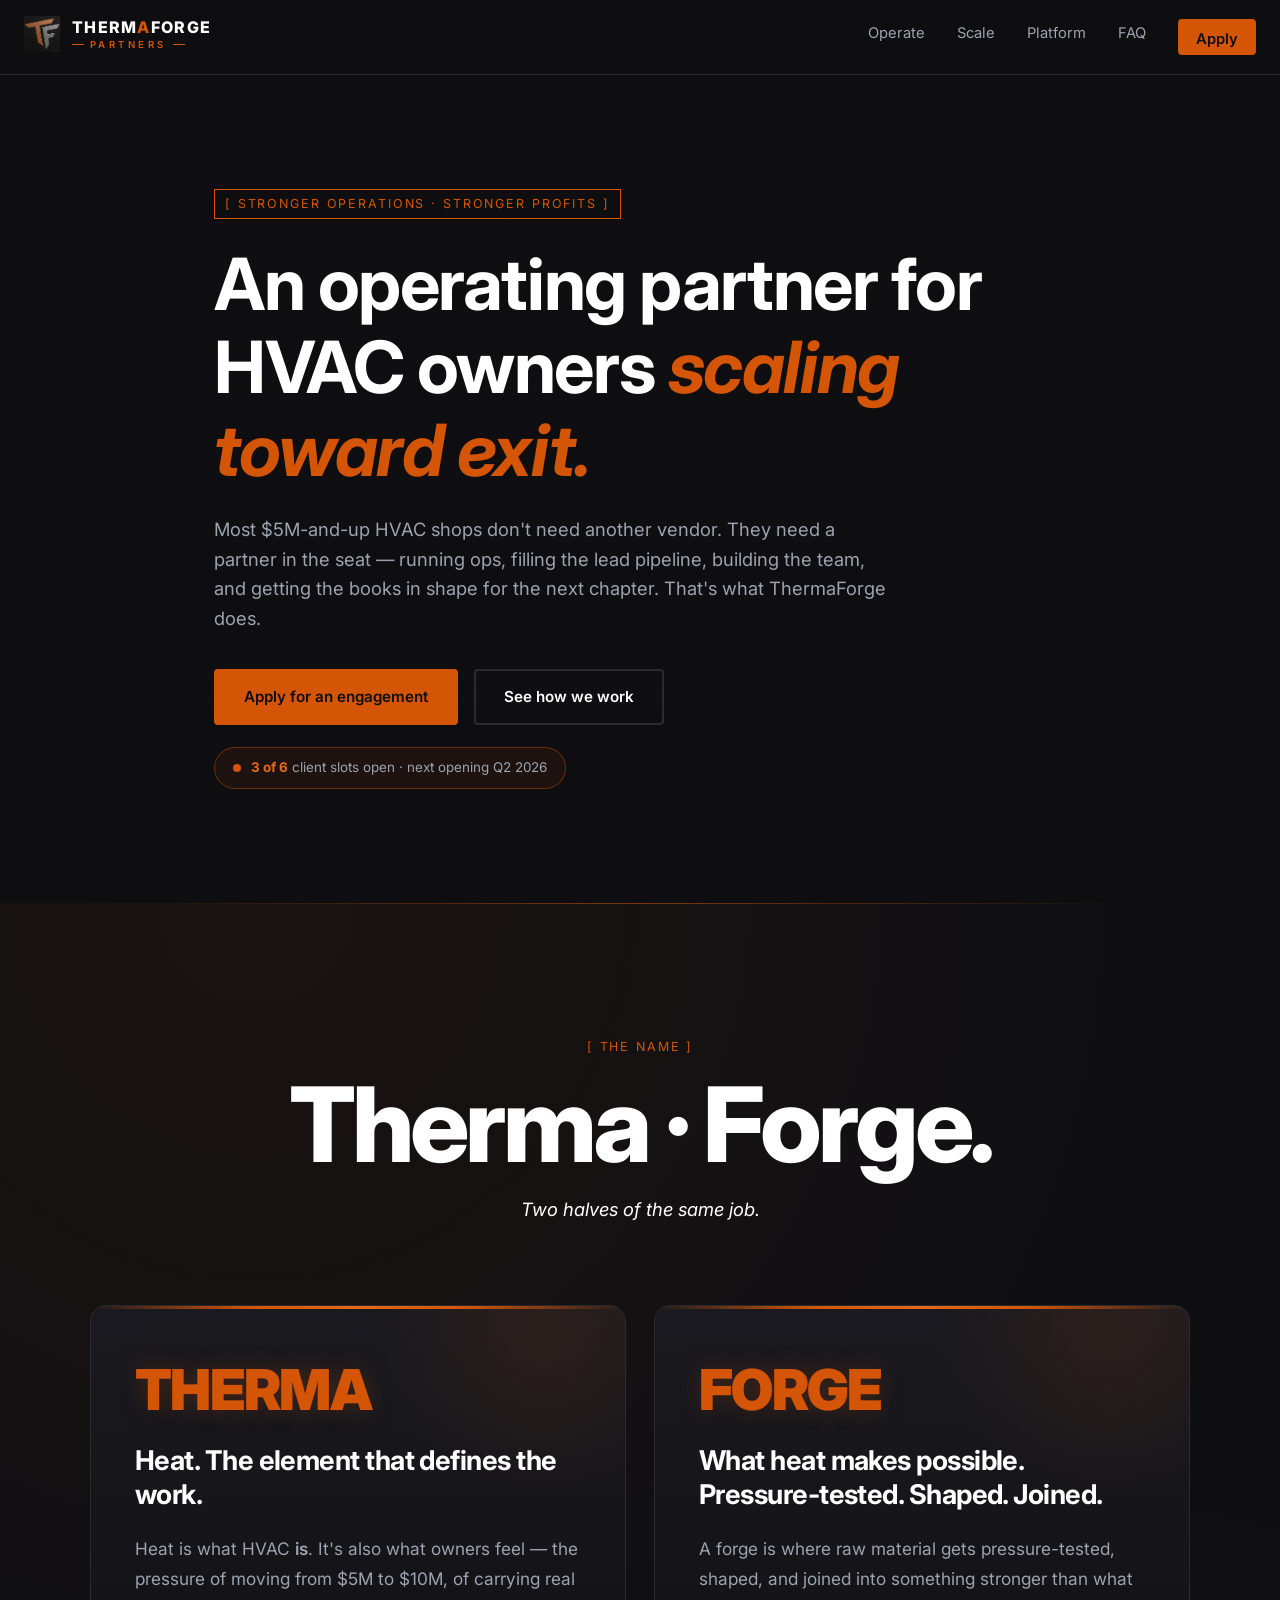
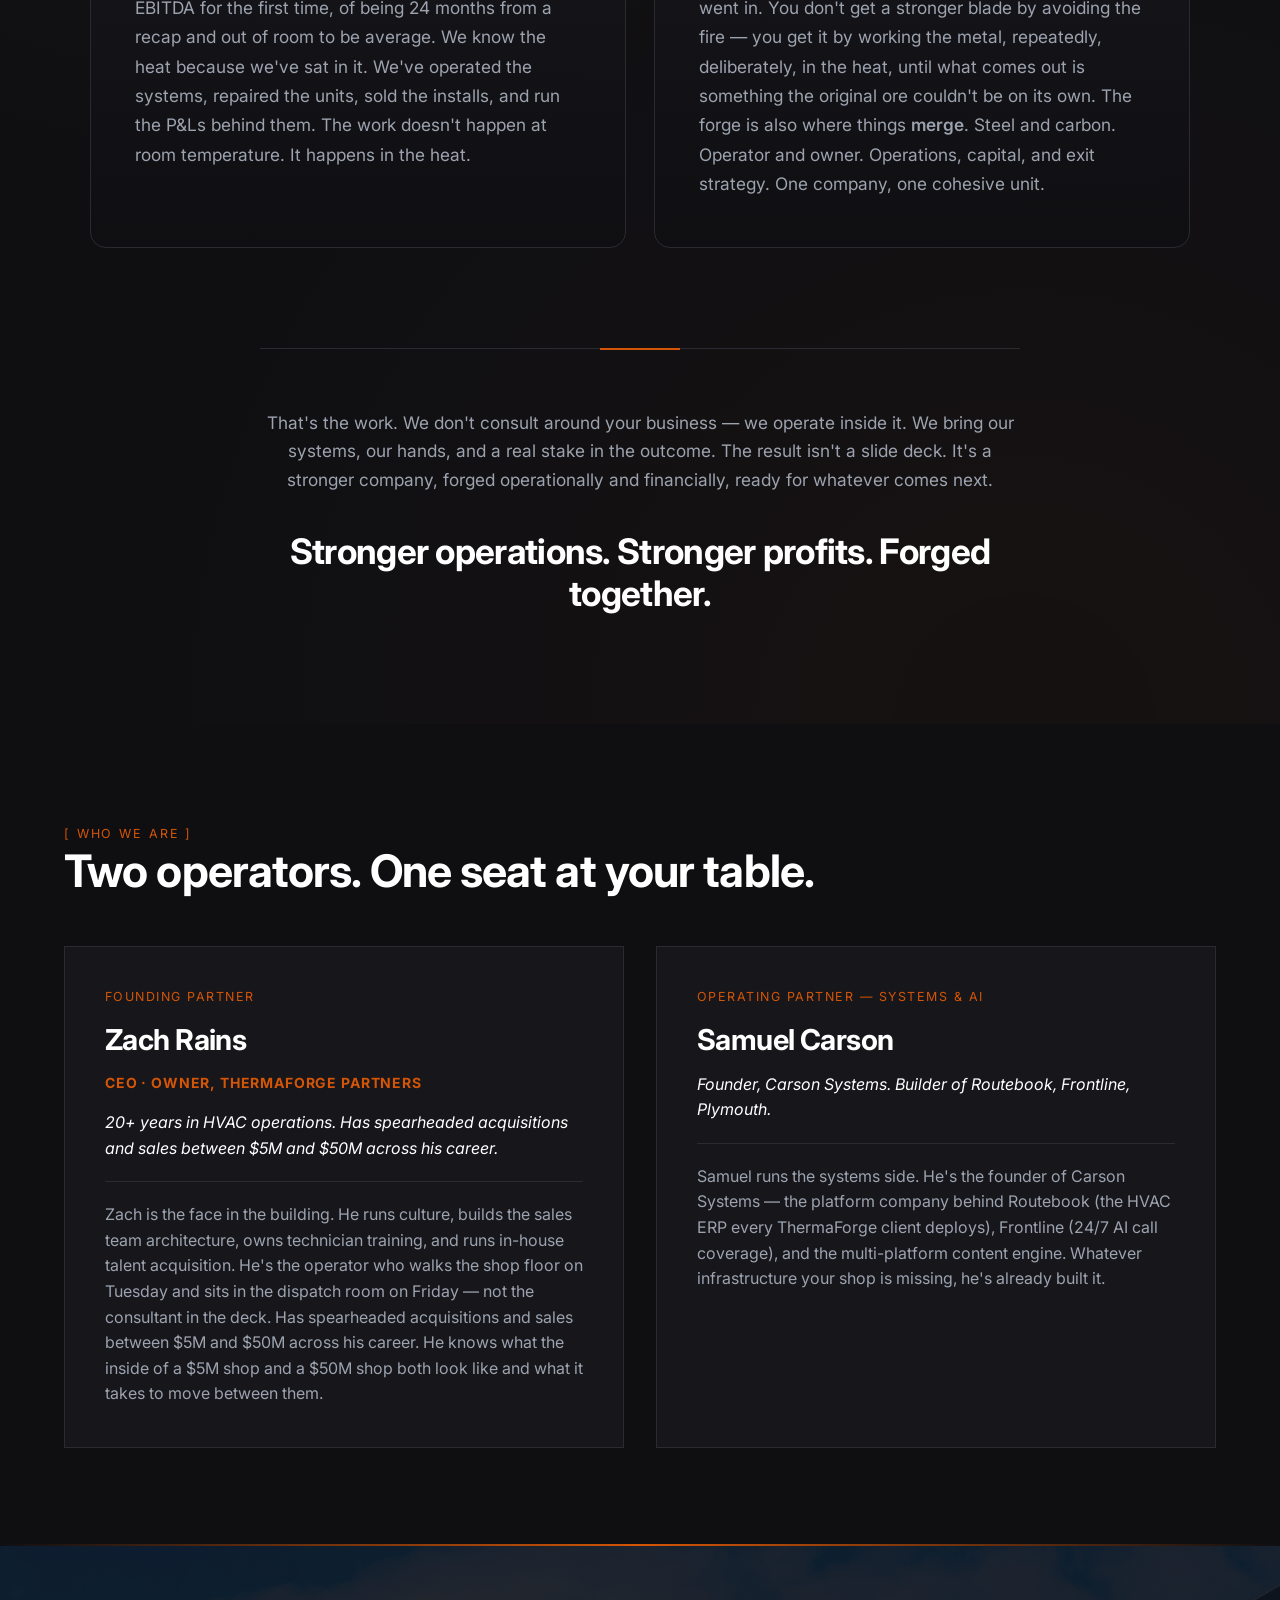
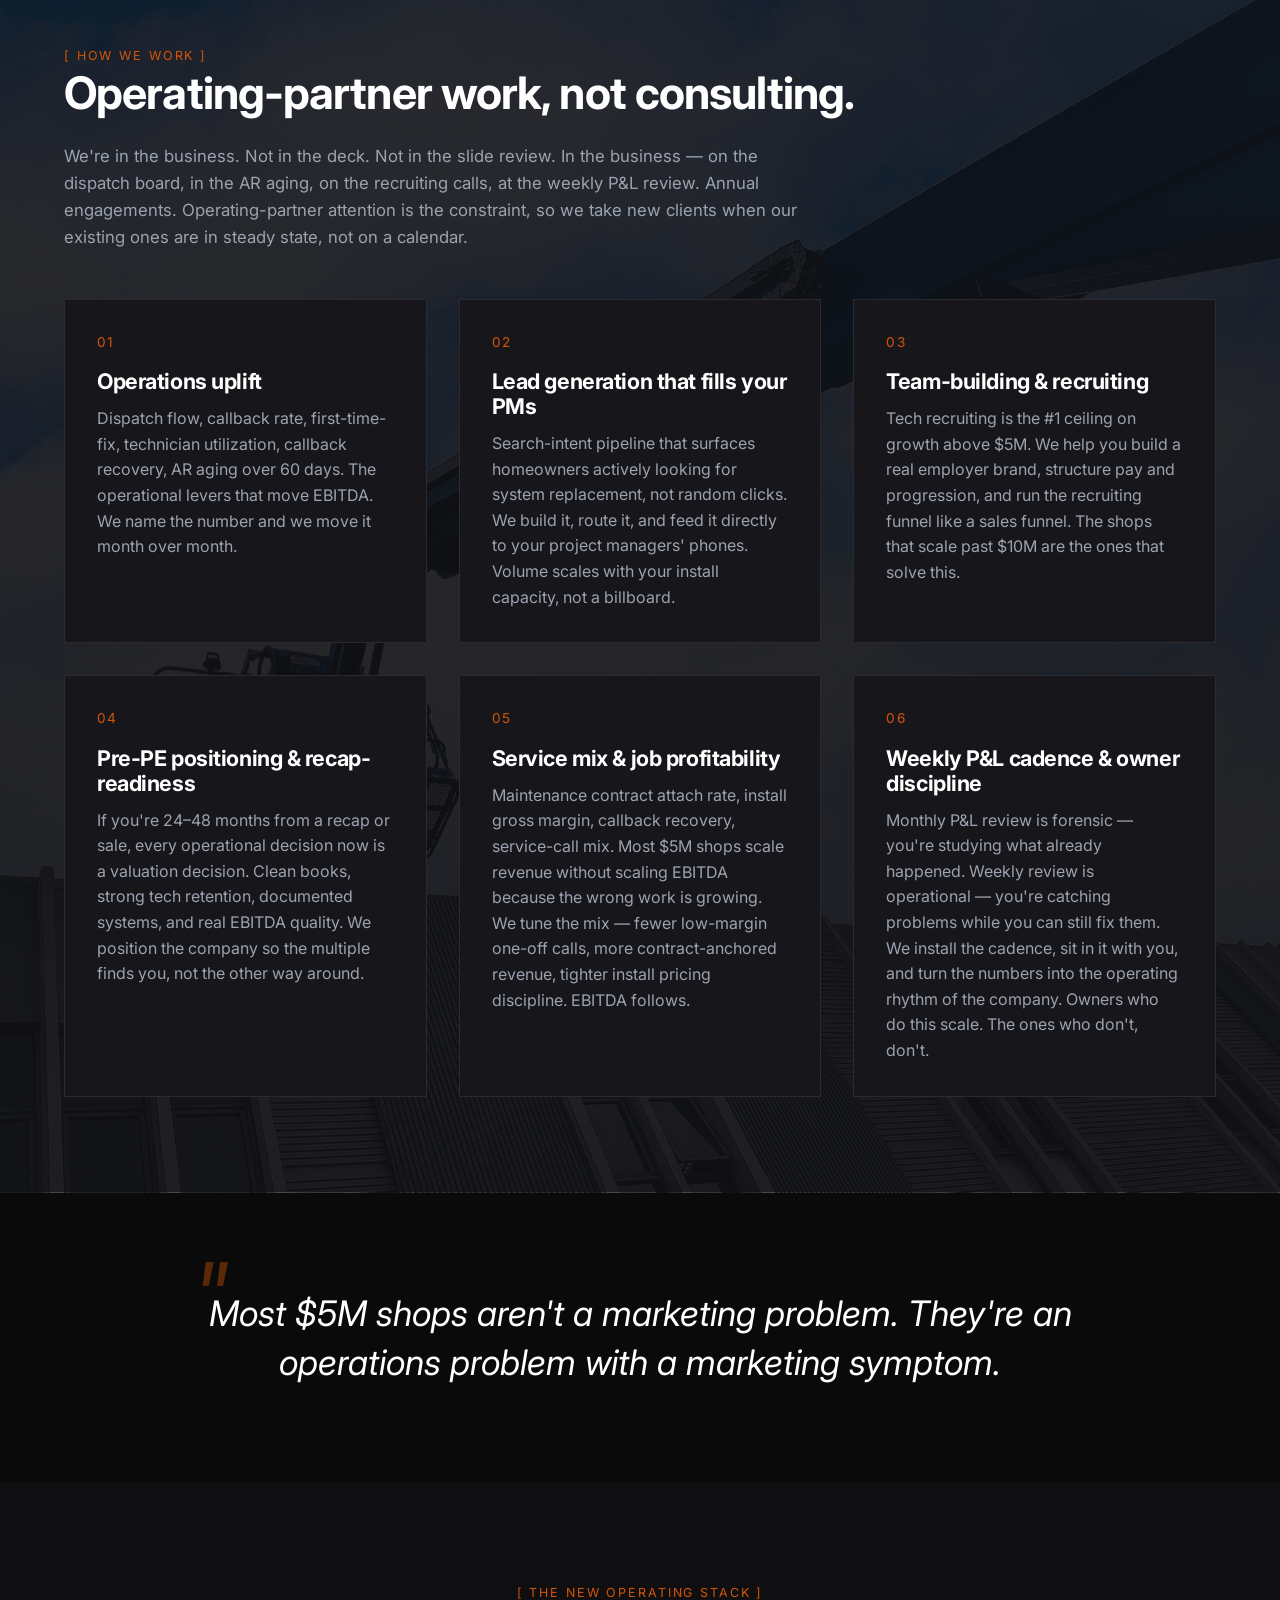
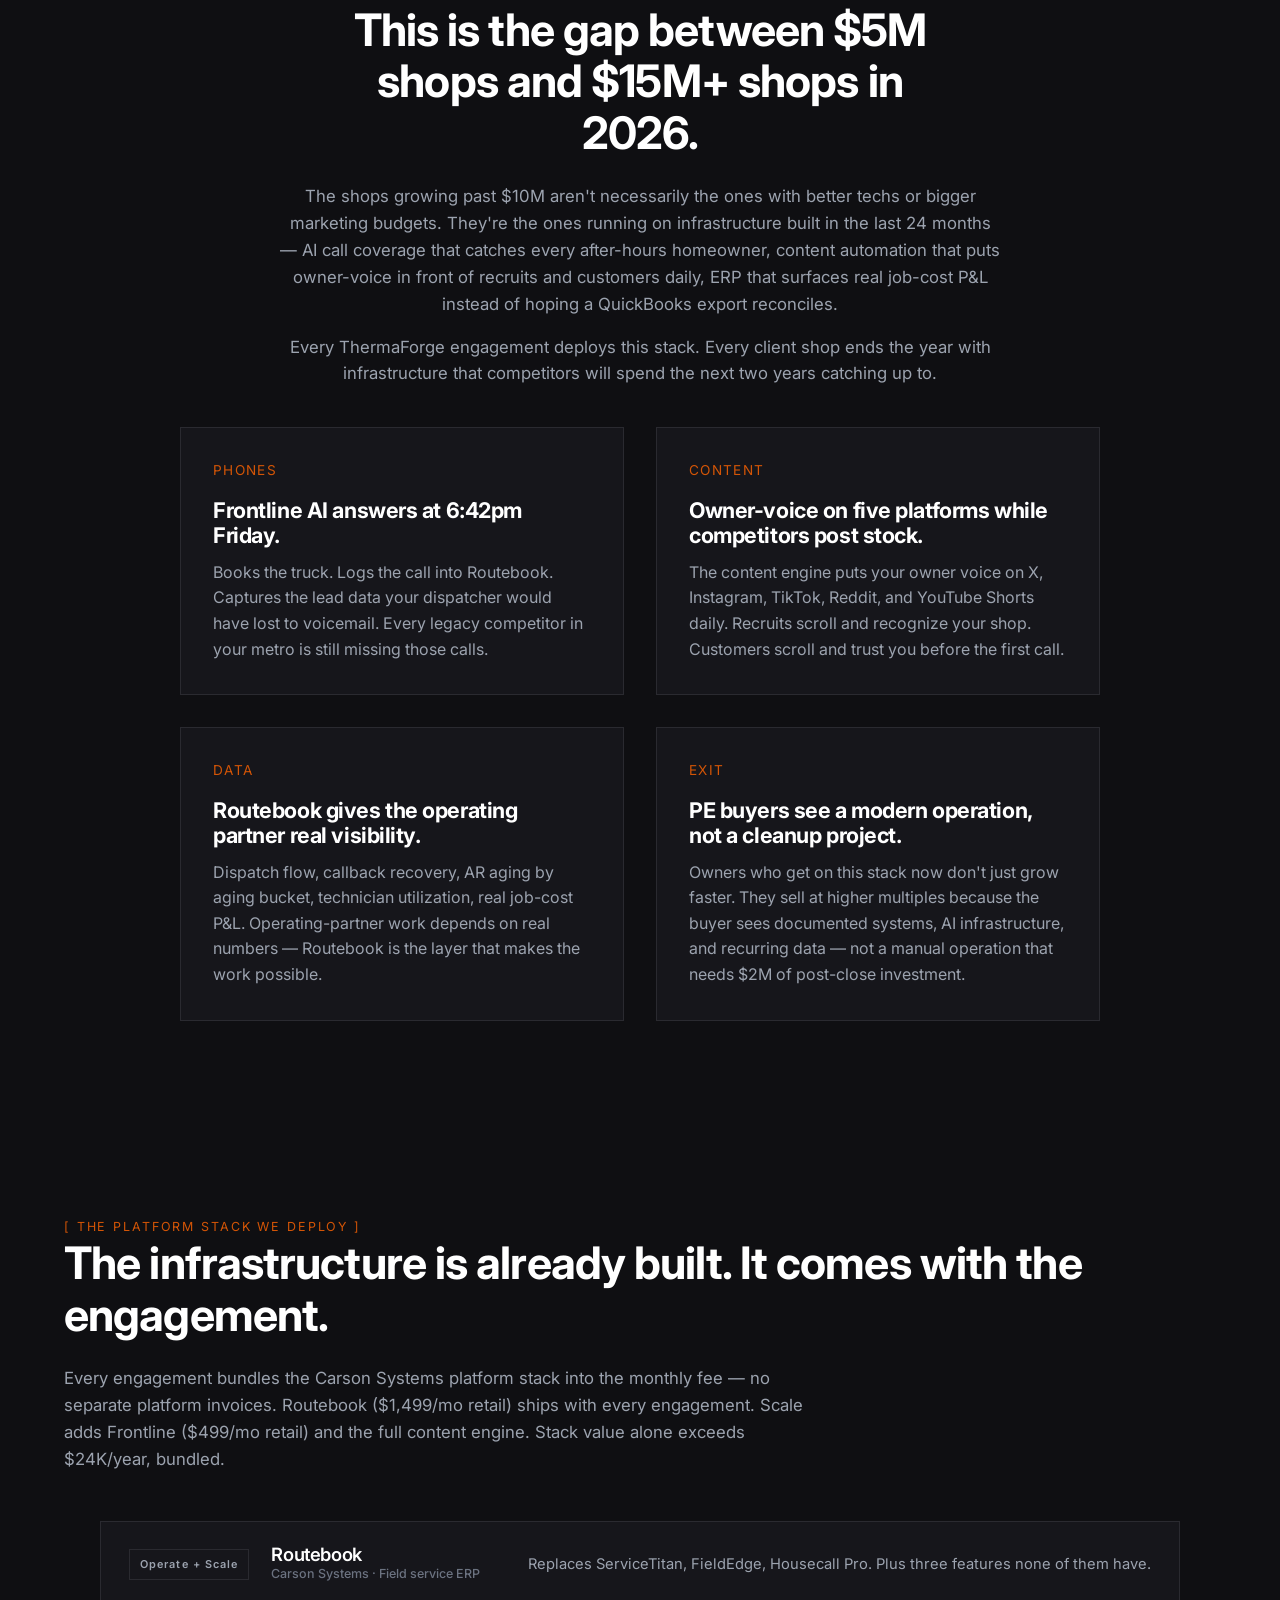
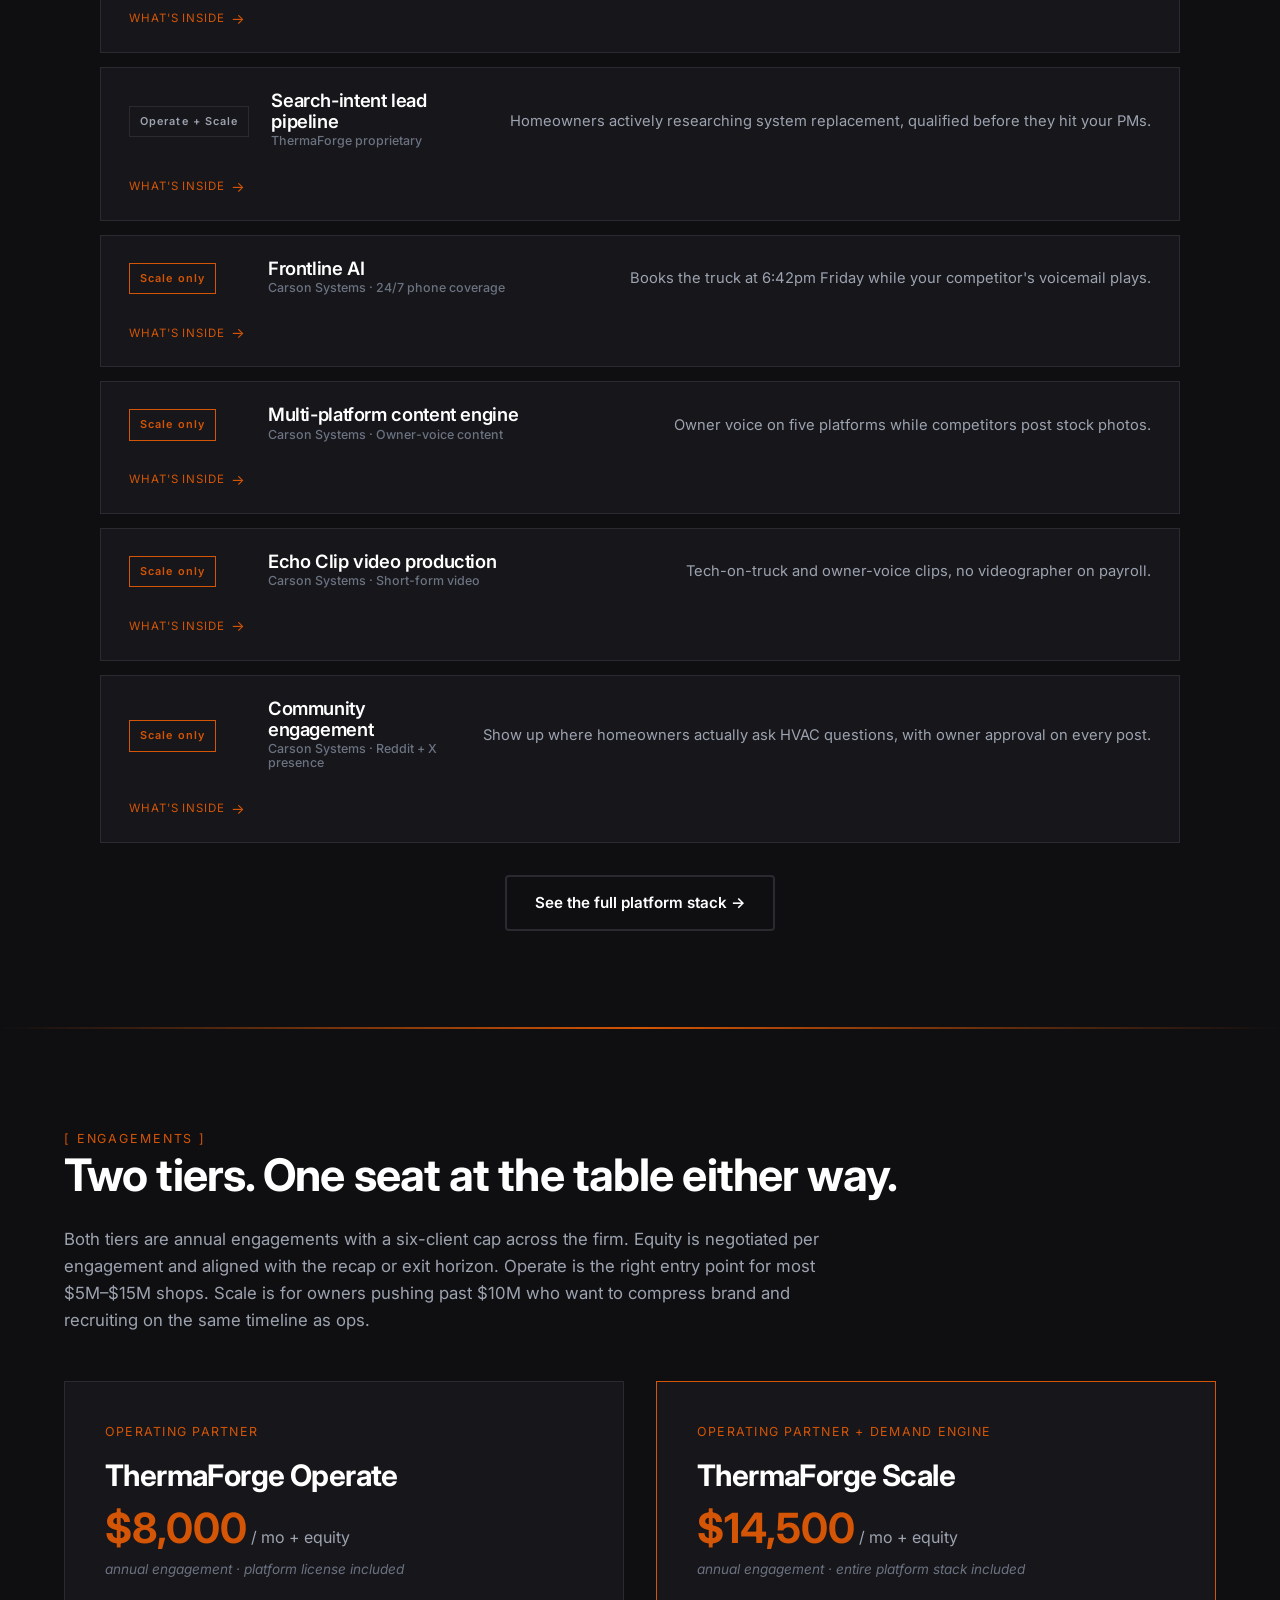
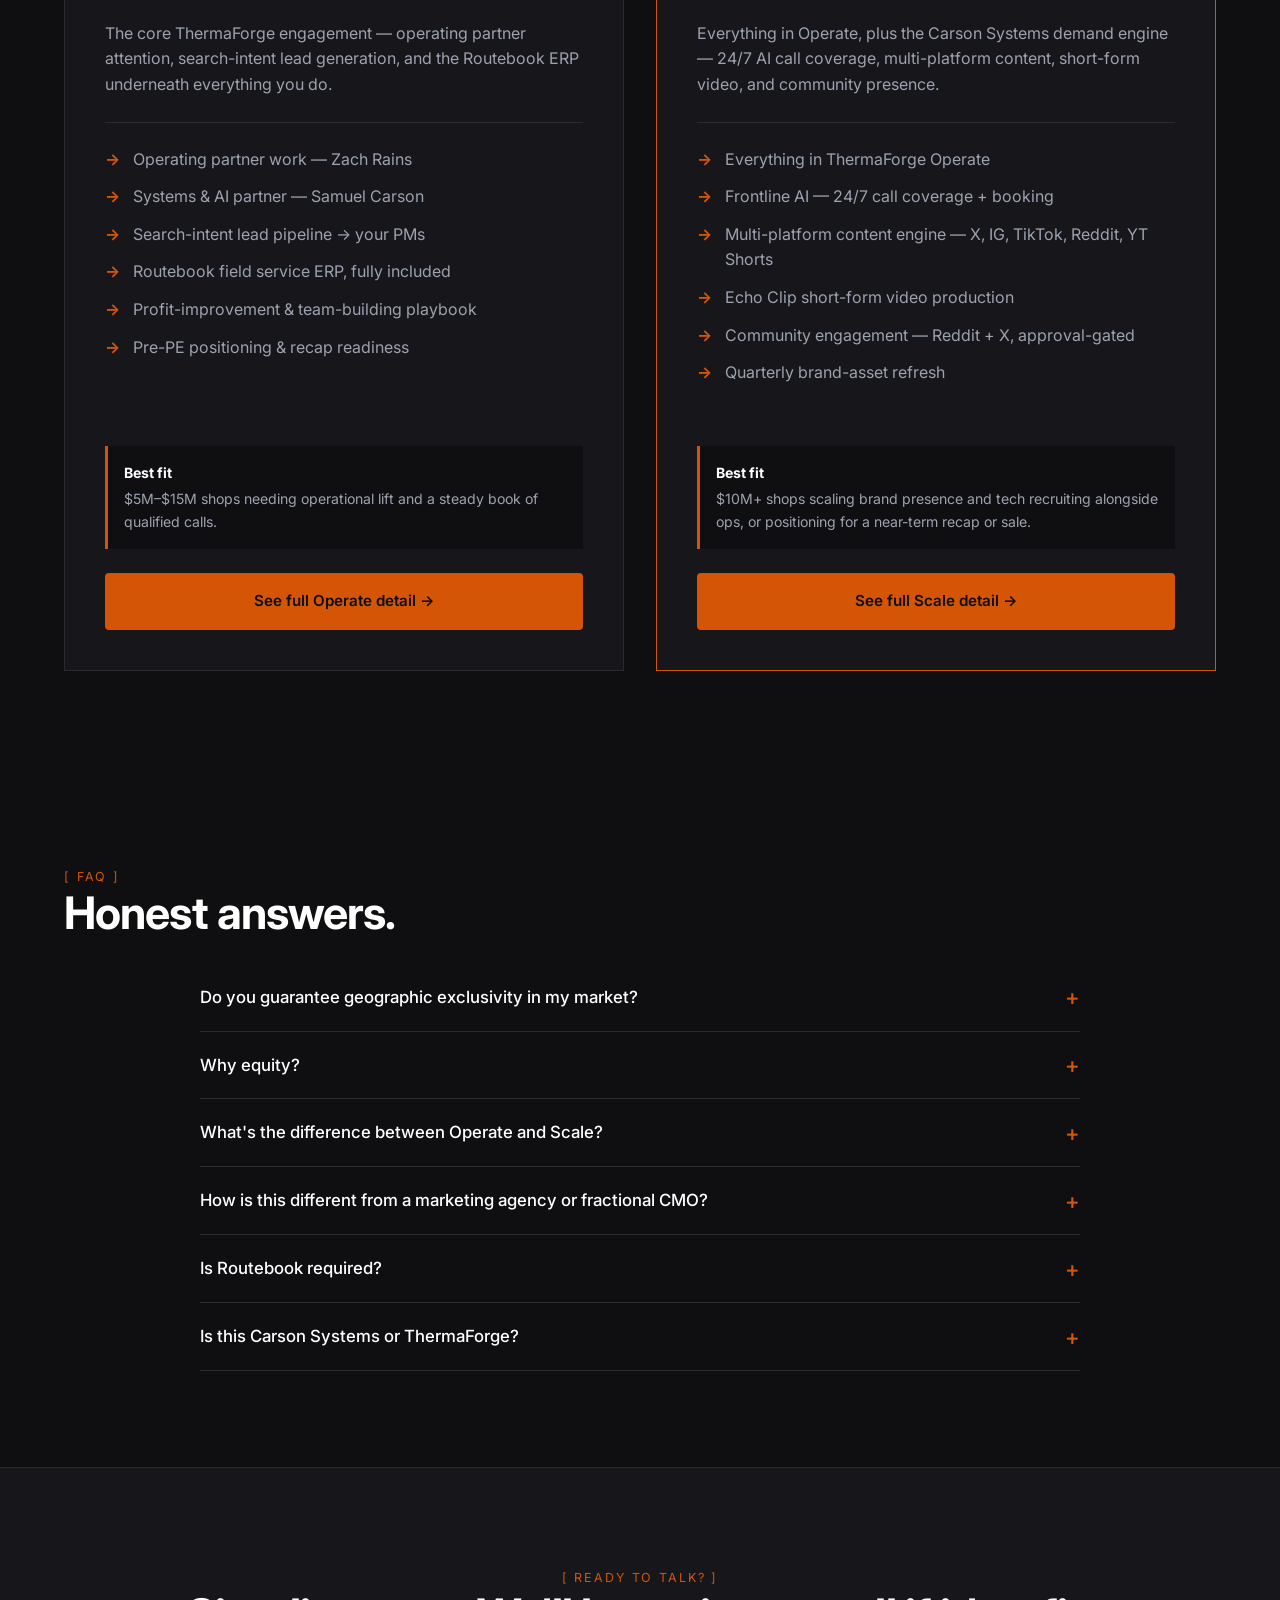
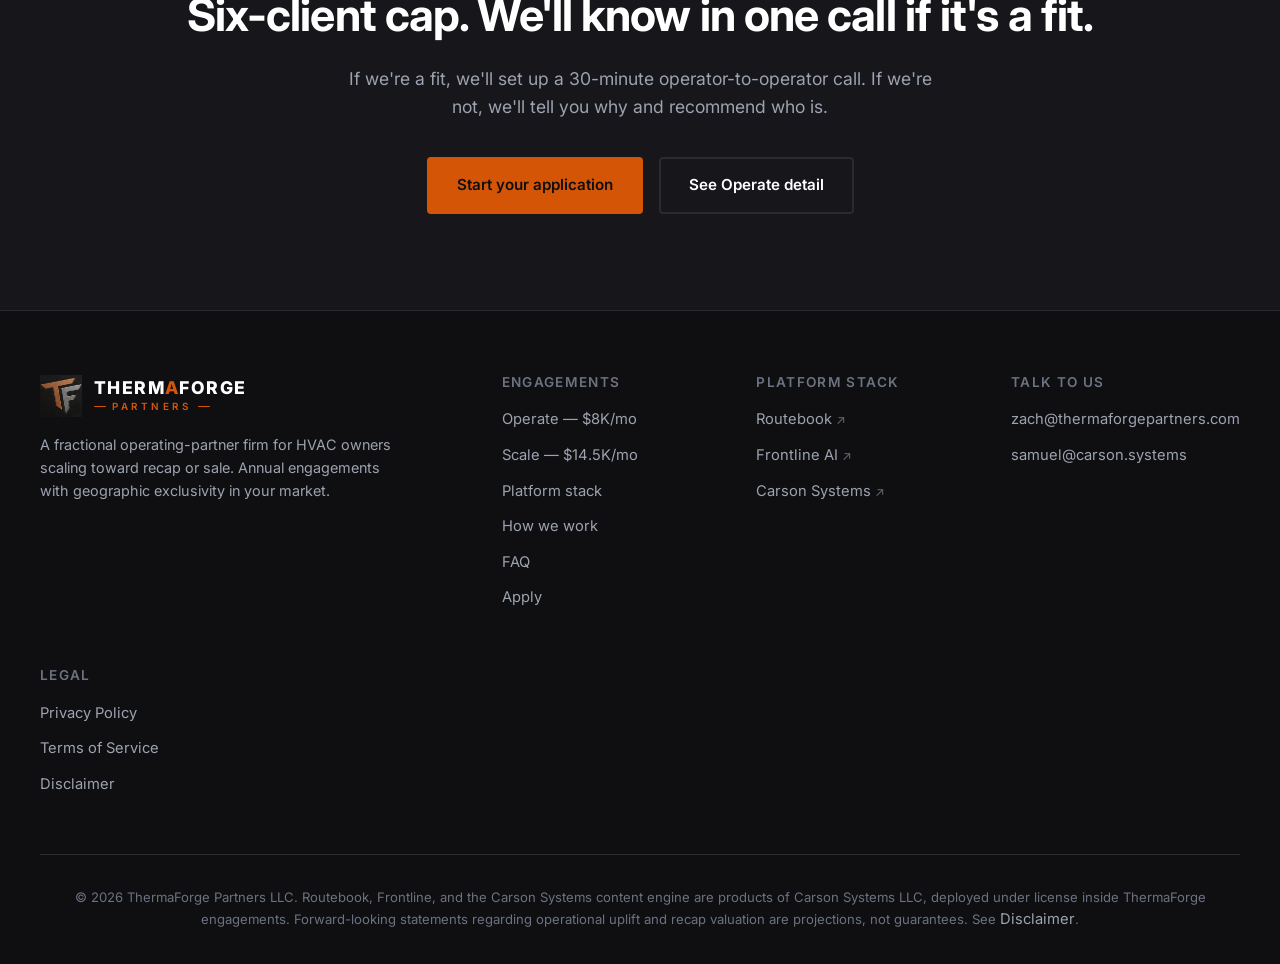
==== commit 954fecf8: "Zach card: add 'CEO · Owner, ThermaForge Partners' title under name Operator wanted Zach's role surf" ====
--- a/index.html
+++ b/index.html
@@ -88,6 +88,7 @@
       <article class="tf-partner-card">
         <p class="tf-card-tag">Founding Partner</p>
         <h3>Zach Rains</h3>
+        <p class="tf-partner-title" style="font-size: 14px; color: var(--tf-orange); font-weight: 700; letter-spacing: 0.06em; text-transform: uppercase; margin: 4px 0 10px;">CEO &middot; Owner, ThermaForge Partners</p>
         <p class="tf-credibility">20+ years in HVAC operations. Has spearheaded acquisitions and sales between $5M and $50M across his career.</p>
         <p>Zach is the face in the building. He runs culture, builds the sales team architecture, owns technician training, and runs in-house talent acquisition. He's the operator who walks the shop floor on Tuesday and sits in the dispatch room on Friday — not the consultant in the deck. Has spearheaded acquisitions and sales between $5M and $50M across his career. He knows what the inside of a $5M shop and a $50M shop both look like and what it takes to move between them.</p>
       </article>
@@ -528,7 +529,7 @@
       "@type": "Person",
       "@id": "https://thermaforgepartners.com/#zach",
       "name": "Zach Rains",
-      "jobTitle": "Founding Partner",
+      "jobTitle": "CEO and Owner, ThermaForge Partners",
       "worksFor": { "@id": "https://thermaforgepartners.com/#org" },
       "description": "20+ years in HVAC operations. Has spearheaded acquisitions and sales between $5M and $50M.",
       "email": "zach@thermaforgepartners.com"
--- a/styles.css
+++ b/styles.css
@@ -1,7 +1,7 @@
 /* THERMAFORGE PARTNERS — site stylesheet */
 :root {
-  --tf-orange: #F4A015;
-  --tf-orange-bright: #FFB52A;
+  --tf-orange: #D45506;
+  --tf-orange-bright: #E66818;
   --tf-ember: #8B2500;
   --tf-bg: #0F0F12;
   --tf-bg-alt: #16161B;
@@ -70,11 +70,57 @@
 .tf-nav-logo {
   display: flex; align-items: center; gap: 12px;
   font-family: 'Inter', system-ui, sans-serif; font-weight: 700;
-  font-size: 0.95rem; letter-spacing: 0.04em;
   margin-right: auto;
 }
-.tf-nav-logo img { width: 28px; height: 28px; }
+.tf-nav-logo img { width: 36px; height: 36px; flex: none; }
 .tf-nav-logo:hover { color: var(--tf-orange); }
+
+/* THERMAFORGE on top, PARTNERS underneath, copper-letter-spaced */
+.tf-wordmark {
+  display: flex;
+  flex-direction: column;
+  line-height: 1;
+  gap: 5px;
+}
+.tf-wordmark-main {
+  font-size: 1rem;
+  font-weight: 800;
+  letter-spacing: 0.08em;
+  color: var(--tf-text);
+}
+.tf-wordmark-main .tf-a {
+  color: var(--tf-orange);
+}
+.tf-wordmark-sub {
+  font-size: 0.6rem;
+  font-weight: 600;
+  letter-spacing: 0.36em;
+  color: var(--tf-orange);
+  display: inline-flex;
+  align-items: center;
+  gap: 6px;
+}
+.tf-wordmark-sub::before,
+.tf-wordmark-sub::after {
+  content: '';
+  display: inline-block;
+  width: 12px;
+  height: 1px;
+  background: var(--tf-orange);
+  flex: none;
+}
+@media (max-width: 480px) {
+  .tf-wordmark-main { font-size: 0.86rem; letter-spacing: 0.06em; }
+  .tf-wordmark-sub { font-size: 0.52rem; letter-spacing: 0.28em; }
+  .tf-wordmark-sub::before,
+  .tf-wordmark-sub::after { width: 8px; }
+  .tf-nav-logo img { width: 30px; height: 30px; }
+}
+
+/* Footer wordmark scales the same pattern */
+.tf-footer-brand .tf-wordmark-main { font-size: 1.1rem; }
+.tf-footer-brand .tf-wordmark-sub { font-size: 0.62rem; }
+.tf-footer-brand .tf-nav-logo img { width: 42px; height: 42px; }
 
 .tf-nav a {
   font-size: 0.92rem; color: var(--tf-text-muted);
@@ -92,7 +138,7 @@
 
 @media (max-width: 768px) {
   .tf-nav { gap: 12px; padding: 14px 16px; flex-wrap: wrap; }
-  .tf-nav-logo span { font-size: 0.8rem; }
+  /* mobile wordmark sizes handled in .tf-wordmark-main / .tf-wordmark-sub @ 480px */
   .tf-nav a:not(.tf-nav-cta) { font-size: 0.82rem; }
 }
 
@@ -390,7 +436,7 @@
   color: var(--tf-orange); border-bottom-color: var(--tf-orange);
 }
 .tf-comparison-table td:nth-child(2) {
-  background: rgba(244, 160, 21, 0.04);
+  background: rgba(212, 85, 6, 0.04);
   color: var(--tf-text); font-weight: 500;
 }
 .tf-comparison-table td:first-child { color: var(--tf-text); font-weight: 500; }
@@ -653,7 +699,7 @@
 .tf-moat-callout {
   margin: 20px 0 4px;
   padding: 20px 24px;
-  background: rgba(244, 160, 21, 0.06);
+  background: rgba(212, 85, 6, 0.06);
   border-left: 2px solid var(--tf-orange);
   border-radius: 0 4px 4px 0;
 }
@@ -683,173 +729,200 @@
   .tf-platform-card-body { padding: 16px 20px 22px; }
 }
 
-/* ── Platform.html visuals — real CSS-built mockups, not placeholders ── */
+/* ── Platform.html visuals — real CSS-built mockups, legible at desktop ── */
 .tf-screenshot {
   background: var(--tf-bg);
   border: 1px solid var(--tf-border);
-  border-radius: 6px;
+  border-radius: 10px;
   padding: 0;
-  margin: 18px 0;
+  margin: 22px 0;
   overflow: hidden;
   position: relative;
 }
 .tf-screenshot-chrome {
   display: flex;
   align-items: center;
-  gap: 6px;
-  padding: 10px 14px;
+  gap: 8px;
+  padding: 14px 18px;
   background: var(--tf-bg-card);
   border-bottom: 1px solid var(--tf-border);
 }
 .tf-screenshot-chrome .dot {
-  width: 9px; height: 9px; border-radius: 50%;
+  width: 11px; height: 11px; border-radius: 50%;
   background: var(--tf-border);
-}
-.tf-screenshot-chrome .dot:nth-child(1) { background: #5a4a4a; }
-.tf-screenshot-chrome .dot:nth-child(2) { background: #5a554a; }
-.tf-screenshot-chrome .dot:nth-child(3) { background: #4a5a4a; }
+  flex: none;
+}
+.tf-screenshot-chrome .dot:nth-child(1) { background: #6a4848; }
+.tf-screenshot-chrome .dot:nth-child(2) { background: #6a614a; }
+.tf-screenshot-chrome .dot:nth-child(3) { background: #4a6a4d; }
 .tf-screenshot-chrome .label {
-  margin-left: 12px;
-  font-family: 'Inter', monospace;
-  font-size: 0.7rem;
-  color: var(--tf-text-dim);
-  letter-spacing: 0.04em;
-}
-.tf-screenshot-body { padding: 18px; }
+  margin-left: 14px;
+  font-size: 0.85rem;
+  color: var(--tf-text-muted);
+  font-weight: 500;
+}
+.tf-screenshot-body { padding: 24px; }
 
 /* Routebook dashboard mock */
 .tf-mock-dashboard {
   display: grid;
   grid-template-columns: repeat(3, 1fr);
-  gap: 10px;
+  gap: 14px;
 }
 .tf-mock-kpi {
   background: var(--tf-bg-card);
   border: 1px solid var(--tf-border);
-  border-radius: 4px;
-  padding: 12px 14px;
+  border-radius: 8px;
+  padding: 18px 20px;
 }
 .tf-mock-kpi .kpi-label {
-  font-family: 'Inter', monospace;
-  font-size: 0.62rem;
-  letter-spacing: 0.1em;
-  color: var(--tf-text-dim);
-  text-transform: uppercase;
-  margin-bottom: 6px;
+  font-size: 0.85rem;
+  color: var(--tf-text-muted);
+  margin-bottom: 8px;
+  font-weight: 500;
 }
 .tf-mock-kpi .kpi-value {
-  font-size: 1.3rem;
+  font-size: 1.8rem;
   font-weight: 700;
   color: var(--tf-text);
   font-variant-numeric: tabular-nums;
   letter-spacing: -0.02em;
+  line-height: 1.1;
 }
 .tf-mock-kpi .kpi-delta {
-  font-size: 0.72rem;
-  margin-top: 4px;
+  font-size: 0.92rem;
+  margin-top: 6px;
+  font-weight: 600;
   font-variant-numeric: tabular-nums;
 }
 .tf-mock-kpi .kpi-delta.up { color: #4ade80; }
 .tf-mock-kpi .kpi-delta.down { color: #f87171; }
 .tf-mock-dispatch {
   grid-column: 1 / -1;
-  margin-top: 6px;
+  margin-top: 8px;
   background: var(--tf-bg-card);
   border: 1px solid var(--tf-border);
-  border-radius: 4px;
+  border-radius: 8px;
   overflow: hidden;
 }
 .tf-mock-dispatch-row {
   display: grid;
-  grid-template-columns: 64px repeat(5, 1fr);
+  grid-template-columns: 80px repeat(5, 1fr);
   gap: 1px;
   background: var(--tf-border);
 }
 .tf-mock-dispatch-row .cell {
   background: var(--tf-bg-card);
-  padding: 8px 6px;
-  font-family: 'Inter', monospace;
-  font-size: 0.66rem;
-  color: var(--tf-text-dim);
-}
-.tf-mock-dispatch-row .cell.h { color: var(--tf-orange); font-weight: 600; }
-.tf-mock-dispatch-row .cell.t { color: var(--tf-orange-bright); font-weight: 600; }
+  padding: 14px 12px;
+  font-size: 0.92rem;
+  color: var(--tf-text-muted);
+  font-weight: 500;
+}
+.tf-mock-dispatch-row .cell.h {
+  color: var(--tf-orange);
+  font-weight: 700;
+  font-size: 0.85rem;
+  background: var(--tf-bg);
+}
+.tf-mock-dispatch-row .cell.t {
+  color: var(--tf-orange-bright);
+  font-weight: 700;
+  font-size: 0.88rem;
+}
 .tf-mock-dispatch-row .cell.j {
-  background: rgba(244, 160, 21, 0.18);
-  color: #fff;
-  border-left: 2px solid var(--tf-orange);
+  background: rgba(212, 85, 6, 0.20);
+  color: var(--tf-text);
+  border-left: 3px solid var(--tf-orange);
+  font-weight: 600;
 }
 .tf-mock-dispatch-row .cell.j2 {
-  background: rgba(74, 222, 128, 0.16);
-  color: #fff;
-  border-left: 2px solid #4ade80;
-}
-
-/* Pipeline flow diagram (SVG-based) */
+  background: rgba(74, 222, 128, 0.18);
+  color: var(--tf-text);
+  border-left: 3px solid #4ade80;
+  font-weight: 600;
+}
+@media (max-width: 720px) {
+  .tf-mock-dashboard { grid-template-columns: 1fr; }
+  .tf-mock-dispatch-row { grid-template-columns: 64px repeat(5, 1fr); }
+  .tf-mock-dispatch-row .cell { padding: 10px 6px; font-size: 0.78rem; }
+}
+
+/* Pipeline flow diagram */
 .tf-mock-pipeline {
   background: var(--tf-bg-card);
-  border-radius: 6px;
-  padding: 22px 18px;
+  border-radius: 10px;
+  padding: 28px 22px;
   display: grid;
   grid-template-columns: 1fr auto 1fr auto 1fr auto 1fr;
-  gap: 8px;
-  align-items: center;
+  gap: 12px;
+  align-items: stretch;
 }
 .tf-pipeline-stage {
   background: var(--tf-bg);
   border: 1px solid var(--tf-border);
-  border-radius: 4px;
-  padding: 10px 12px;
+  border-radius: 8px;
+  padding: 18px 16px;
   text-align: center;
+  display: flex;
+  flex-direction: column;
+  justify-content: center;
 }
 .tf-pipeline-stage .icon {
-  font-family: 'Inter', monospace;
-  font-size: 0.68rem;
-  letter-spacing: 0.1em;
+  font-size: 0.75rem;
+  font-weight: 700;
+  letter-spacing: 0.08em;
   color: var(--tf-orange);
   text-transform: uppercase;
-  margin-bottom: 4px;
+  margin-bottom: 10px;
 }
 .tf-pipeline-stage .body {
-  font-size: 0.8rem;
-  color: var(--tf-text);
-  font-weight: 500;
-  line-height: 1.3;
+  font-size: 0.95rem;
+  color: var(--tf-text);
+  font-weight: 600;
+  line-height: 1.35;
+  letter-spacing: -0.01em;
 }
 .tf-pipeline-stage .body small {
   display: block;
-  font-size: 0.68rem;
-  color: var(--tf-text-dim);
+  font-size: 0.82rem;
+  color: var(--tf-text-muted);
   font-weight: 400;
-  margin-top: 2px;
+  margin-top: 6px;
+  letter-spacing: 0;
 }
 .tf-pipeline-stage.active {
   border-color: var(--tf-orange);
-  background: rgba(244, 160, 21, 0.08);
+  background: rgba(212, 85, 6, 0.08);
+  box-shadow: 0 0 0 3px rgba(212, 85, 6, 0.10);
 }
 .tf-pipeline-arrow {
-  width: 24px;
+  width: 28px;
   height: 2px;
   background: var(--tf-border);
   position: relative;
+  align-self: center;
 }
 .tf-pipeline-arrow::after {
   content: '';
   position: absolute;
-  right: -4px; top: -3px;
-  width: 8px; height: 8px;
+  right: -5px; top: -4px;
+  width: 10px; height: 10px;
   border-top: 2px solid var(--tf-border);
   border-right: 2px solid var(--tf-border);
   transform: rotate(45deg);
 }
-@media (max-width: 720px) {
-  .tf-mock-pipeline { grid-template-columns: 1fr; gap: 4px; }
+@media (max-width: 880px) {
+  .tf-mock-pipeline {
+    grid-template-columns: 1fr;
+    gap: 0;
+  }
   .tf-pipeline-arrow {
-    width: 2px; height: 16px;
-    transform: rotate(0); margin: 0 auto;
+    width: 2px; height: 22px;
+    margin: 8px auto;
+    transform: rotate(0);
   }
   .tf-pipeline-arrow::after {
-    right: -3px; top: auto; bottom: -4px;
+    right: -4px; top: auto; bottom: -5px;
     transform: rotate(135deg);
   }
 }
@@ -857,96 +930,111 @@
 /* Frontline call interface mock */
 .tf-mock-call {
   background: var(--tf-bg-card);
-  border-radius: 6px;
-  padding: 18px;
+  border-radius: 10px;
+  padding: 24px;
   display: grid;
   grid-template-columns: 1fr;
-  gap: 14px;
+  gap: 18px;
 }
 .tf-call-header {
   display: flex;
   align-items: center;
-  gap: 12px;
-  padding-bottom: 14px;
+  gap: 16px;
+  padding-bottom: 18px;
   border-bottom: 1px solid var(--tf-border);
 }
 .tf-call-avatar {
-  width: 36px; height: 36px;
+  width: 52px; height: 52px;
   border-radius: 50%;
-  background: rgba(244, 160, 21, 0.18);
-  border: 1px solid var(--tf-orange);
+  background: rgba(212, 85, 6, 0.20);
+  border: 2px solid var(--tf-orange);
   display: flex; align-items: center; justify-content: center;
   font-weight: 700;
-  font-size: 0.85rem;
-  color: var(--tf-orange);
-}
-.tf-call-meta { flex: 1; }
-.tf-call-meta .name { font-size: 0.92rem; font-weight: 600; color: var(--tf-text); }
-.tf-call-meta .sub { font-size: 0.74rem; color: var(--tf-text-dim); margin-top: 2px; }
+  font-size: 1.3rem;
+  color: var(--tf-orange);
+  flex: none;
+}
+.tf-call-meta { flex: 1; min-width: 0; }
+.tf-call-meta .name { font-size: 1.05rem; font-weight: 600; color: var(--tf-text); }
+.tf-call-meta .sub { font-size: 0.88rem; color: var(--tf-text-muted); margin-top: 4px; }
 .tf-call-status {
-  display: inline-flex; align-items: center; gap: 6px;
-  padding: 4px 10px;
-  background: rgba(74, 222, 128, 0.12);
-  border: 1px solid rgba(74, 222, 128, 0.4);
+  display: inline-flex; align-items: center; gap: 8px;
+  padding: 6px 14px;
+  background: rgba(74, 222, 128, 0.14);
+  border: 1px solid rgba(74, 222, 128, 0.42);
   border-radius: 999px;
-  font-size: 0.68rem;
-  letter-spacing: 0.06em;
+  font-size: 0.78rem;
+  letter-spacing: 0.04em;
   text-transform: uppercase;
   color: #4ade80;
   font-weight: 600;
+  flex: none;
 }
 .tf-call-status::before {
   content: '';
-  width: 6px; height: 6px;
+  width: 8px; height: 8px;
   border-radius: 50%;
   background: #4ade80;
   box-shadow: 0 0 0 0 rgba(74, 222, 128, 0.7);
-  animation: tfCallPulse 1.6s ease infinite;
+  animation: tfCallPulse 1.8s ease infinite;
 }
 @keyframes tfCallPulse {
-  0% { box-shadow: 0 0 0 0 rgba(74, 222, 128, 0.5); }
-  100% { box-shadow: 0 0 0 8px rgba(74, 222, 128, 0); }
+  0% { box-shadow: 0 0 0 0 rgba(74, 222, 128, 0.55); }
+  100% { box-shadow: 0 0 0 10px rgba(74, 222, 128, 0); }
 }
 .tf-call-transcript {
-  font-family: 'Inter', monospace;
-  font-size: 0.8rem;
+  font-size: 0.95rem;
   line-height: 1.55;
-  color: var(--tf-text-muted);
+  color: var(--tf-text);
+}
+.tf-call-transcript .line {
+  display: grid;
+  grid-template-columns: 100px 1fr;
+  gap: 16px;
+  margin-bottom: 14px;
+  align-items: start;
 }
 .tf-call-transcript .speaker {
-  display: inline-block;
-  width: 64px;
-  color: var(--tf-orange);
-  font-weight: 600;
-  font-size: 0.7rem;
-  letter-spacing: 0.06em;
+  font-size: 0.78rem;
+  font-weight: 700;
+  letter-spacing: 0.05em;
   text-transform: uppercase;
-  vertical-align: top;
-}
-.tf-call-transcript .speaker.cust { color: var(--tf-text); }
-.tf-call-transcript .line { display: flex; gap: 12px; margin-bottom: 8px; }
-.tf-call-transcript .line .text { flex: 1; }
+  color: var(--tf-orange);
+  padding-top: 2px;
+}
+.tf-call-transcript .speaker.cust { color: var(--tf-text-muted); }
+.tf-call-transcript .text {
+  color: var(--tf-text);
+  font-weight: 400;
+}
 .tf-call-actions {
   display: grid;
   grid-template-columns: repeat(3, 1fr);
-  gap: 8px;
-  padding-top: 12px;
+  gap: 10px;
+  padding-top: 16px;
   border-top: 1px solid var(--tf-border);
 }
 .tf-call-action {
   background: var(--tf-bg);
   border: 1px solid var(--tf-border);
-  border-radius: 4px;
-  padding: 10px 8px;
+  border-radius: 6px;
+  padding: 12px 10px;
   text-align: center;
-  font-size: 0.74rem;
+  font-size: 0.85rem;
   color: var(--tf-text-muted);
   font-weight: 500;
 }
 .tf-call-action.primary {
-  background: rgba(244, 160, 21, 0.12);
+  background: rgba(212, 85, 6, 0.14);
   border-color: var(--tf-orange);
   color: var(--tf-orange);
+  font-weight: 600;
+}
+@media (max-width: 720px) {
+  .tf-call-header { flex-wrap: wrap; }
+  .tf-call-status { margin-left: auto; }
+  .tf-call-transcript .line { grid-template-columns: 1fr; gap: 4px; }
+  .tf-call-actions { grid-template-columns: 1fr; }
 }
 
 /* ── Slot counter badge — real scarcity, six-client cap surfaced ─────── */
@@ -955,8 +1043,8 @@
   align-items: center;
   gap: 10px;
   padding: 9px 18px;
-  border: 1px solid rgba(244, 160, 21, 0.42);
-  background: rgba(244, 160, 21, 0.08);
+  border: 1px solid rgba(212, 85, 6, 0.42);
+  background: rgba(212, 85, 6, 0.08);
   border-radius: 999px;
   font-size: 0.84rem;
   color: var(--tf-text-muted);
@@ -972,8 +1060,8 @@
 }
 .tf-slot-badge strong { color: var(--tf-orange-bright); font-weight: 700; }
 @keyframes tfSlotPulse {
-  0%, 100% { box-shadow: 0 0 0 0 rgba(244, 160, 21, 0.5); }
-  50% { box-shadow: 0 0 0 8px rgba(244, 160, 21, 0); }
+  0%, 100% { box-shadow: 0 0 0 0 rgba(212, 85, 6, 0.5); }
+  50% { box-shadow: 0 0 0 8px rgba(212, 85, 6, 0); }
 }
 
 /* ── Mock: content engine schedule grid ──────────────────────────────── */
@@ -1045,12 +1133,12 @@
   position: absolute;
   inset: 0;
   background:
-    repeating-linear-gradient(45deg, transparent 0 8px, rgba(244,160,21,0.04) 8px 16px);
+    repeating-linear-gradient(45deg, transparent 0 8px, rgba(212,85,6,0.04) 8px 16px);
 }
 .tf-mock-clips .clip .play {
   width: 32px; height: 32px;
   border-radius: 50%;
-  background: rgba(244, 160, 21, 0.92);
+  background: rgba(212, 85, 6, 0.92);
   color: var(--tf-bg);
   display: flex;
   align-items: center;
@@ -1121,8 +1209,8 @@
   border-bottom: 1px solid var(--tf-border);
 }
 .tf-mock-thread .thread-reply {
-  background: rgba(244, 160, 21, 0.04);
-  border: 1px solid rgba(244, 160, 21, 0.3);
+  background: rgba(212, 85, 6, 0.04);
+  border: 1px solid rgba(212, 85, 6, 0.3);
   border-radius: 4px;
   padding: 12px 14px;
 }
@@ -1162,3 +1250,315 @@
   border-color: rgba(74, 222, 128, 0.4);
   color: #4ade80;
 }
+
+/* ── THE NAME section — dark outlined cards, monumental, side-by-side ── */
+.tf-name-section {
+  padding: 130px 0 110px;
+  background:
+    radial-gradient(circle at 20% 0%, rgba(212, 85, 6, 0.06), transparent 50%),
+    radial-gradient(circle at 80% 100%, rgba(212, 85, 6, 0.04), transparent 50%),
+    var(--tf-bg);
+  position: relative;
+  overflow: hidden;
+}
+.tf-name-section::before {
+  content: '';
+  position: absolute;
+  top: 0; left: 50%;
+  transform: translateX(-50%);
+  width: min(960px, 90%);
+  height: 1px;
+  background: linear-gradient(90deg, transparent, rgba(212, 85, 6, 0.55), transparent);
+}
+.tf-name-section .tf-container {
+  text-align: center;
+  position: relative;
+}
+.tf-name-section .tf-section-head { color: var(--tf-orange); }
+.tf-name-section h2 {
+  font-size: clamp(3rem, 9vw, 6.5rem);
+  font-weight: 800;
+  letter-spacing: -0.04em;
+  line-height: 0.95;
+  margin: 16px 0 22px;
+  color: var(--tf-text);
+}
+.tf-name-section > .tf-container > p {
+  font-size: clamp(1.05rem, 1.6vw, 1.3rem);
+  color: var(--tf-text-muted);
+  font-style: italic;
+  margin: 0 auto 80px;
+  max-width: 540px;
+}
+
+/* The two cards, side-by-side on desktop */
+.tf-name-grid {
+  display: grid;
+  grid-template-columns: 1fr 1fr;
+  gap: 28px;
+  max-width: 1100px;
+  margin: 0 auto;
+  text-align: left;
+}
+.tf-name-block {
+  position: relative;
+  padding: 56px 44px 48px;
+  background: linear-gradient(180deg, rgba(26, 26, 32, 0.95) 0%, rgba(15, 15, 18, 0.95) 100%);
+  border: 1px solid var(--tf-border);
+  border-radius: 16px;
+  overflow: hidden;
+  transition: border-color 0.3s ease, transform 0.3s ease, box-shadow 0.3s ease;
+}
+/* Top copper accent stroke that fades in/out across the edge */
+.tf-name-block::before {
+  content: '';
+  position: absolute;
+  top: 0; left: 0; right: 0;
+  height: 3px;
+  background: linear-gradient(90deg, transparent, var(--tf-orange) 30%, var(--tf-orange-bright) 50%, var(--tf-orange) 70%, transparent);
+  z-index: 1;
+}
+/* Subtle inner heat-glow */
+.tf-name-block::after {
+  content: '';
+  position: absolute;
+  top: -30%; right: -20%;
+  width: 70%; height: 70%;
+  background: radial-gradient(circle, rgba(212, 85, 6, 0.10), transparent 65%);
+  pointer-events: none;
+  z-index: 0;
+}
+.tf-name-block:hover {
+  border-color: rgba(212, 85, 6, 0.45);
+  transform: translateY(-3px);
+  box-shadow: 0 14px 40px rgba(0, 0, 0, 0.35), 0 0 0 1px rgba(212, 85, 6, 0.2);
+}
+.tf-name-block > * { position: relative; z-index: 2; }
+.tf-name-block .tf-name-tag {
+  display: block;
+  font-size: clamp(2.4rem, 4.4vw, 3.6rem);
+  font-weight: 900;
+  letter-spacing: -0.03em;
+  line-height: 1;
+  color: var(--tf-orange);
+  margin-bottom: 26px;
+  text-transform: none;
+  text-shadow: 0 0 24px rgba(212, 85, 6, 0.25);
+}
+.tf-name-block h3 {
+  font-size: clamp(1.3rem, 2.2vw, 1.7rem);
+  font-weight: 700;
+  letter-spacing: -0.02em;
+  line-height: 1.25;
+  color: var(--tf-text);
+  margin-bottom: 22px;
+  max-width: 26ch;
+}
+.tf-name-block p {
+  font-size: clamp(1rem, 1.4vw, 1.08rem);
+  line-height: 1.7;
+  color: var(--tf-text-muted);
+  margin: 0;
+}
+.tf-name-block em {
+  font-style: normal;
+  color: var(--tf-orange);
+  font-weight: 600;
+}
+
+/* Closing block stays centered, monumental tagline */
+.tf-name-conclusion {
+  max-width: 760px;
+  margin: 100px auto 0;
+  padding-top: 60px;
+  border-top: 1px solid var(--tf-border);
+  text-align: center;
+  position: relative;
+}
+.tf-name-conclusion::before {
+  content: '';
+  position: absolute;
+  top: -1px; left: 50%;
+  transform: translateX(-50%);
+  width: 80px;
+  height: 2px;
+  background: var(--tf-orange);
+}
+.tf-name-conclusion p {
+  font-size: 1.08rem;
+  line-height: 1.65;
+  color: var(--tf-text-muted);
+  margin: 0 0 36px;
+}
+.tf-name-conclusion .tf-name-tagline {
+  font-size: clamp(1.5rem, 3vw, 2.2rem);
+  font-weight: 700;
+  letter-spacing: -0.02em;
+  line-height: 1.2;
+  color: var(--tf-text);
+  margin: 0;
+}
+
+@media (max-width: 880px) {
+  .tf-name-section { padding: 80px 0 64px; }
+  .tf-name-grid {
+    grid-template-columns: 1fr;
+    gap: 20px;
+  }
+  .tf-name-block { padding: 40px 28px 36px; }
+  .tf-name-conclusion { margin-top: 64px; padding-top: 44px; }
+}
+
+/* ── Platform cards: real-photo treatment ────────────────────────────── */
+.tf-card-photo {
+  margin: 22px 0 14px;
+  border-radius: 10px;
+  overflow: hidden;
+  position: relative;
+  aspect-ratio: 16 / 9;
+  background: var(--tf-bg);
+}
+.tf-card-photo img {
+  width: 100%;
+  height: 100%;
+  object-fit: cover;
+  filter: contrast(1.06) saturate(0.92) brightness(0.95);
+  transition: transform 0.5s ease, filter 0.3s ease;
+}
+.tf-platform-card:hover .tf-card-photo img {
+  transform: scale(1.04);
+  filter: contrast(1.08) saturate(0.96) brightness(1);
+}
+.tf-card-photo::after {
+  content: '';
+  position: absolute;
+  inset: 0;
+  background: linear-gradient(to top, rgba(15, 15, 18, 0.75) 0%, transparent 50%);
+  pointer-events: none;
+}
+.tf-card-photo-caption {
+  position: absolute;
+  left: 18px;
+  right: 18px;
+  bottom: 14px;
+  z-index: 1;
+  color: var(--tf-text);
+  font-size: 0.95rem;
+  font-weight: 500;
+  letter-spacing: -0.01em;
+  line-height: 1.4;
+  text-shadow: 0 2px 12px rgba(0, 0, 0, 0.6);
+}
+@media (max-width: 720px) {
+  .tf-card-photo { aspect-ratio: 16 / 10; }
+  .tf-card-photo-caption { font-size: 0.88rem; left: 14px; right: 14px; bottom: 12px; }
+}
+
+/* ── Scale: stacked-vs-bundled value framing (replaces sticker-shock pricing row) ─── */
+.tf-stack-savings {
+  margin-top: 32px;
+  max-width: 920px;
+  margin-left: auto;
+  margin-right: auto;
+}
+.tf-stack-savings-row {
+  display: grid;
+  grid-template-columns: 1fr auto 1fr;
+  gap: 24px;
+  align-items: stretch;
+}
+.tf-stack-savings-col {
+  padding: 28px 32px;
+  border-radius: 12px;
+  display: flex;
+  flex-direction: column;
+  gap: 12px;
+}
+.tf-stack-savings-col.stacked {
+  background: var(--tf-bg);
+  border: 1px solid var(--tf-border);
+}
+.tf-stack-savings-col.bundled {
+  background: rgba(212, 85, 6, 0.08);
+  border: 1px solid var(--tf-orange);
+}
+.tf-stack-savings-col .label {
+  font-size: 0.78rem;
+  font-weight: 600;
+  letter-spacing: 0.1em;
+  text-transform: uppercase;
+  color: var(--tf-text-muted);
+}
+.tf-stack-savings-col.bundled .label { color: var(--tf-orange); }
+.tf-stack-savings-col .figure {
+  font-size: 1.85rem;
+  font-weight: 700;
+  letter-spacing: -0.02em;
+  color: var(--tf-text);
+  font-variant-numeric: tabular-nums;
+  line-height: 1.1;
+}
+.tf-stack-savings-col.bundled .figure {
+  font-size: 1.6rem;
+  color: var(--tf-text);
+}
+.tf-stack-savings-col .note {
+  font-size: 0.92rem;
+  color: var(--tf-text-muted);
+  line-height: 1.55;
+}
+.tf-stack-savings-divider {
+  display: flex;
+  align-items: center;
+  justify-content: center;
+  font-size: 0.85rem;
+  font-weight: 700;
+  letter-spacing: 0.1em;
+  text-transform: uppercase;
+  color: var(--tf-text-dim);
+  padding: 0 4px;
+  position: relative;
+}
+.tf-stack-savings-divider::before,
+.tf-stack-savings-divider::after {
+  content: '';
+  position: absolute;
+  left: 50%;
+  width: 1px;
+  background: var(--tf-border);
+  transform: translateX(-50%);
+}
+.tf-stack-savings-divider::before { top: 0; height: 30%; }
+.tf-stack-savings-divider::after { bottom: 0; height: 30%; }
+@media (max-width: 880px) {
+  .tf-stack-savings-row {
+    grid-template-columns: 1fr;
+    gap: 14px;
+  }
+  .tf-stack-savings-divider {
+    padding: 0;
+    height: 24px;
+  }
+  .tf-stack-savings-divider::before,
+  .tf-stack-savings-divider::after { display: none; }
+}
+
+/* ── Routebook embedded mock — mobile fallbacks ──────────────────────── */
+@media (max-width: 760px) {
+  [data-rb-kpi-row] { grid-template-columns: 1fr !important; }
+  [data-rb-dispatch] { overflow-x: auto; -webkit-overflow-scrolling: touch; }
+  [data-rb-dispatch] > div { min-width: 720px; }
+}
+
+/* ── Content engine 5-platform tile grid — mobile fallback ───────────── */
+@media (max-width: 760px) {
+  /* Find the 5-col platform tile grid (inside multi-platform content engine card) */
+  .tf-platform-card div[style*="grid-template-columns:repeat(5, 1fr)"] {
+    grid-template-columns: repeat(3, 1fr) !important;
+  }
+}
+@media (max-width: 480px) {
+  .tf-platform-card div[style*="grid-template-columns:repeat(5, 1fr)"] {
+    grid-template-columns: repeat(2, 1fr) !important;
+  }
+}
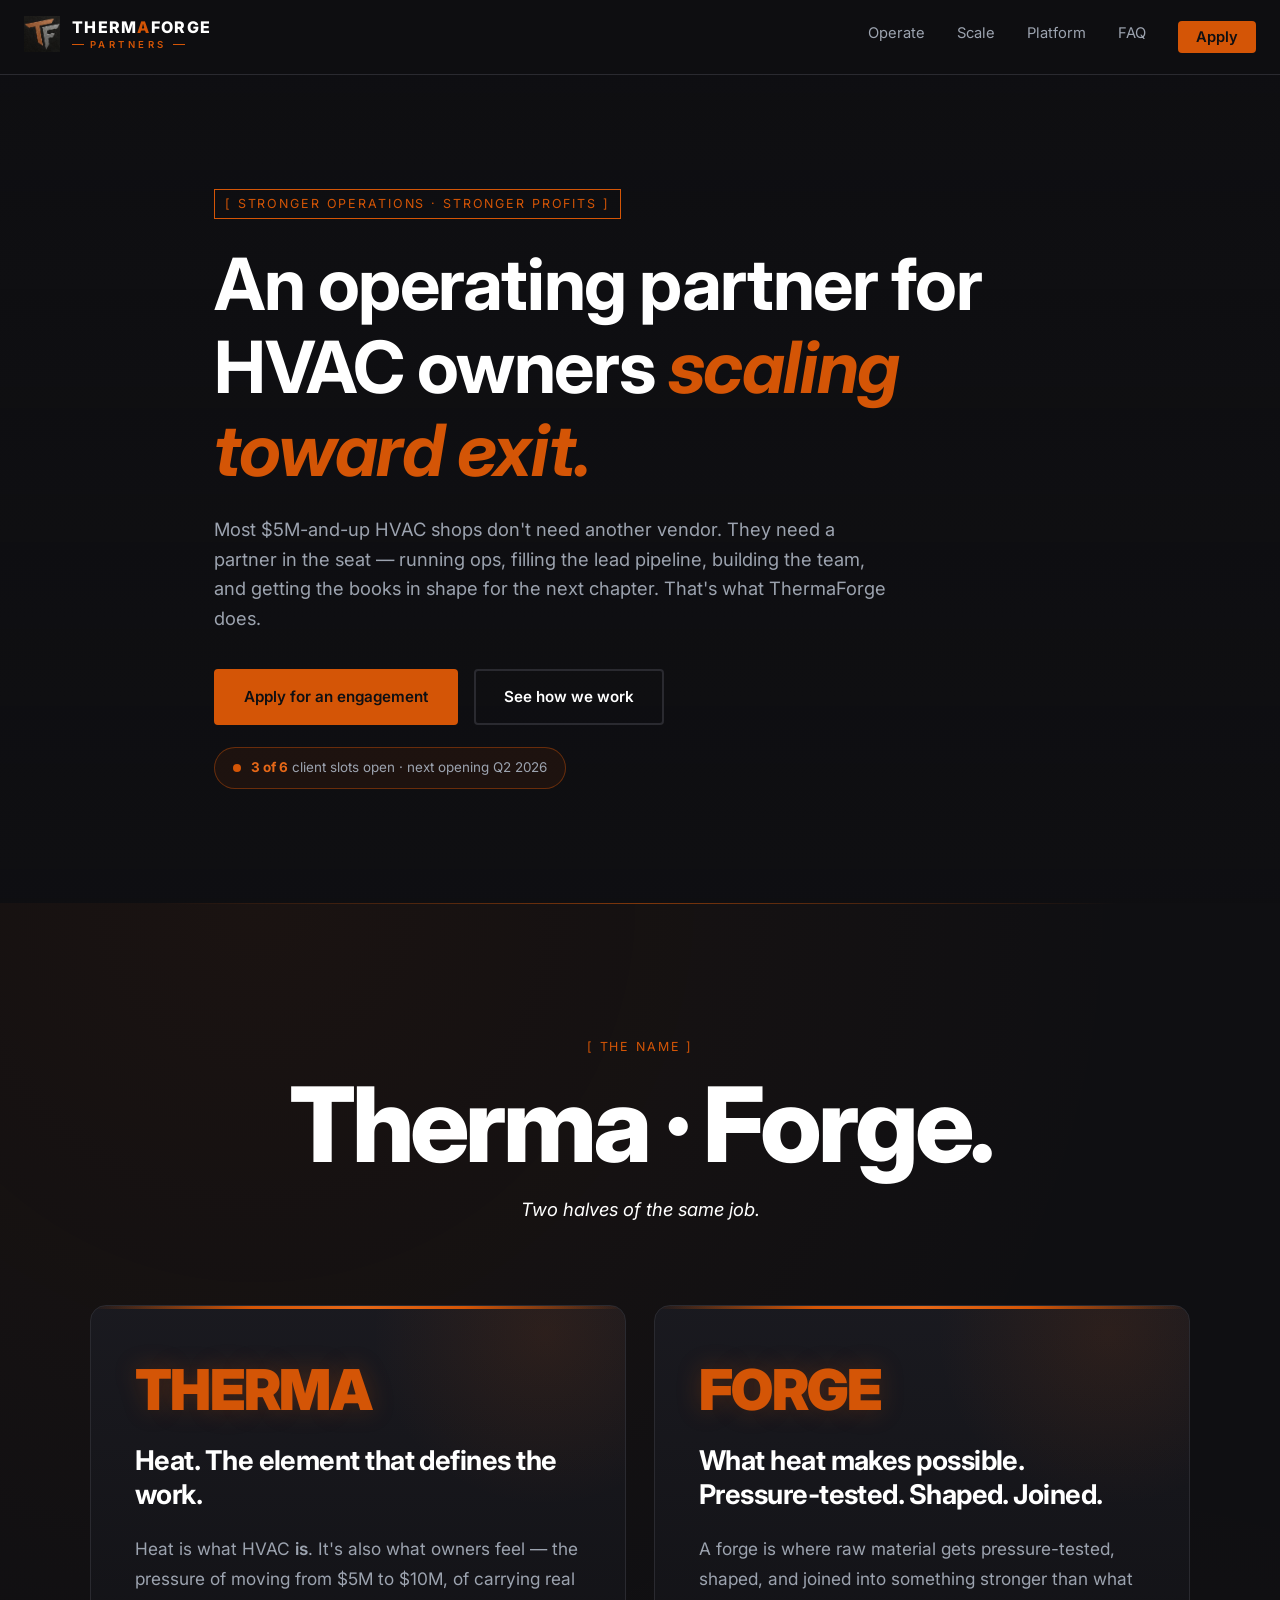
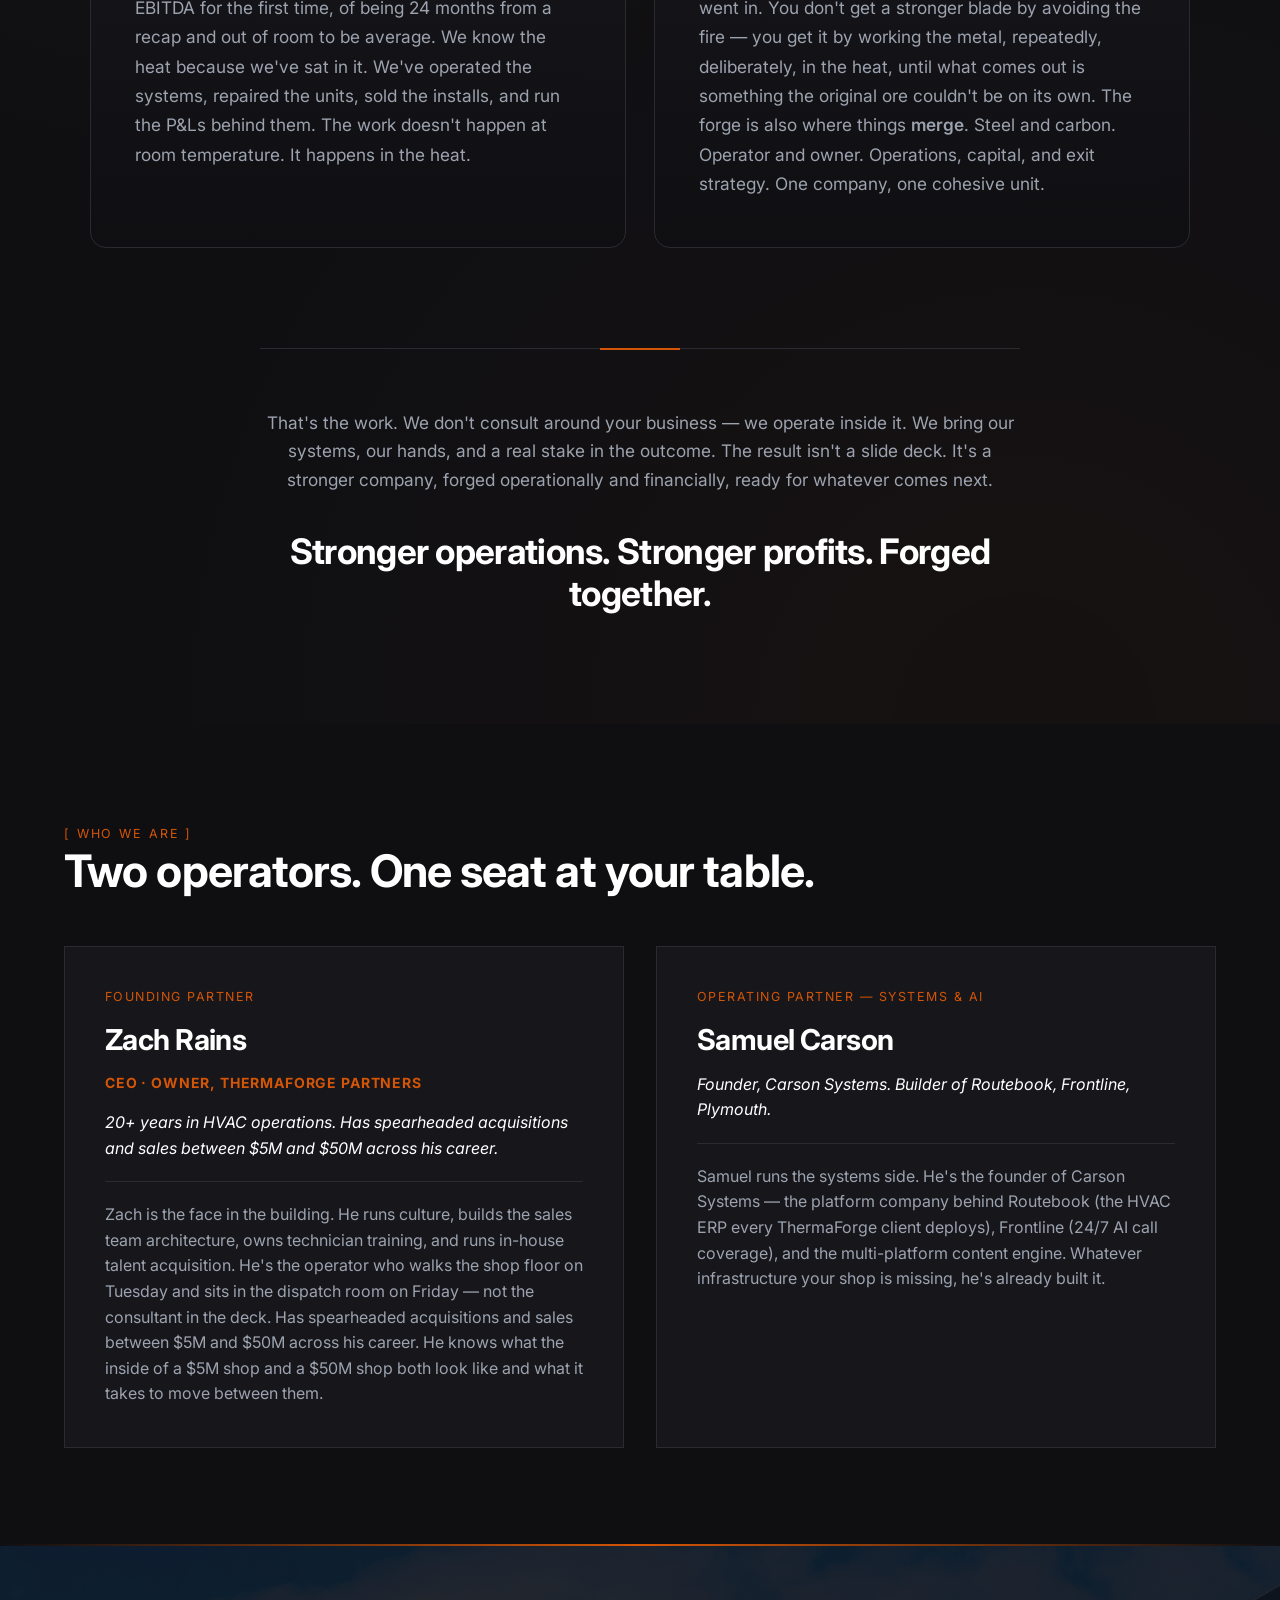
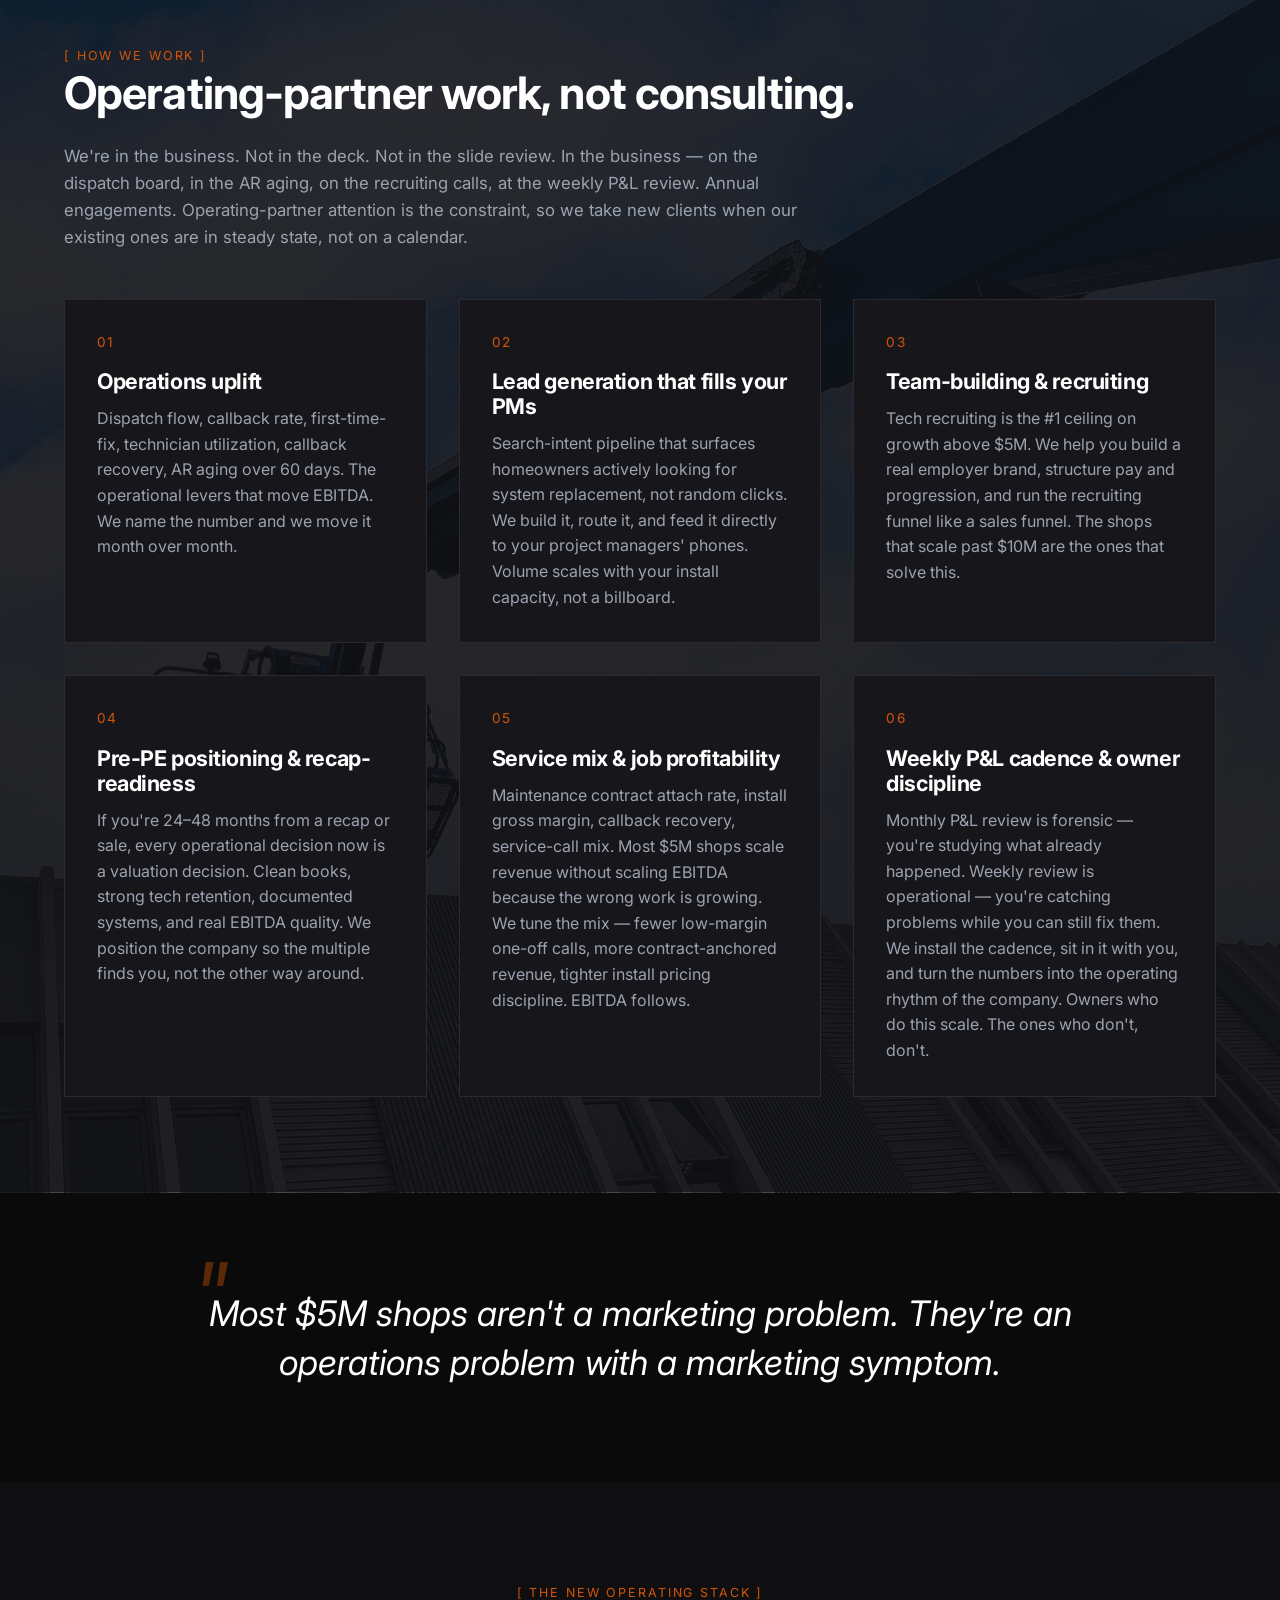
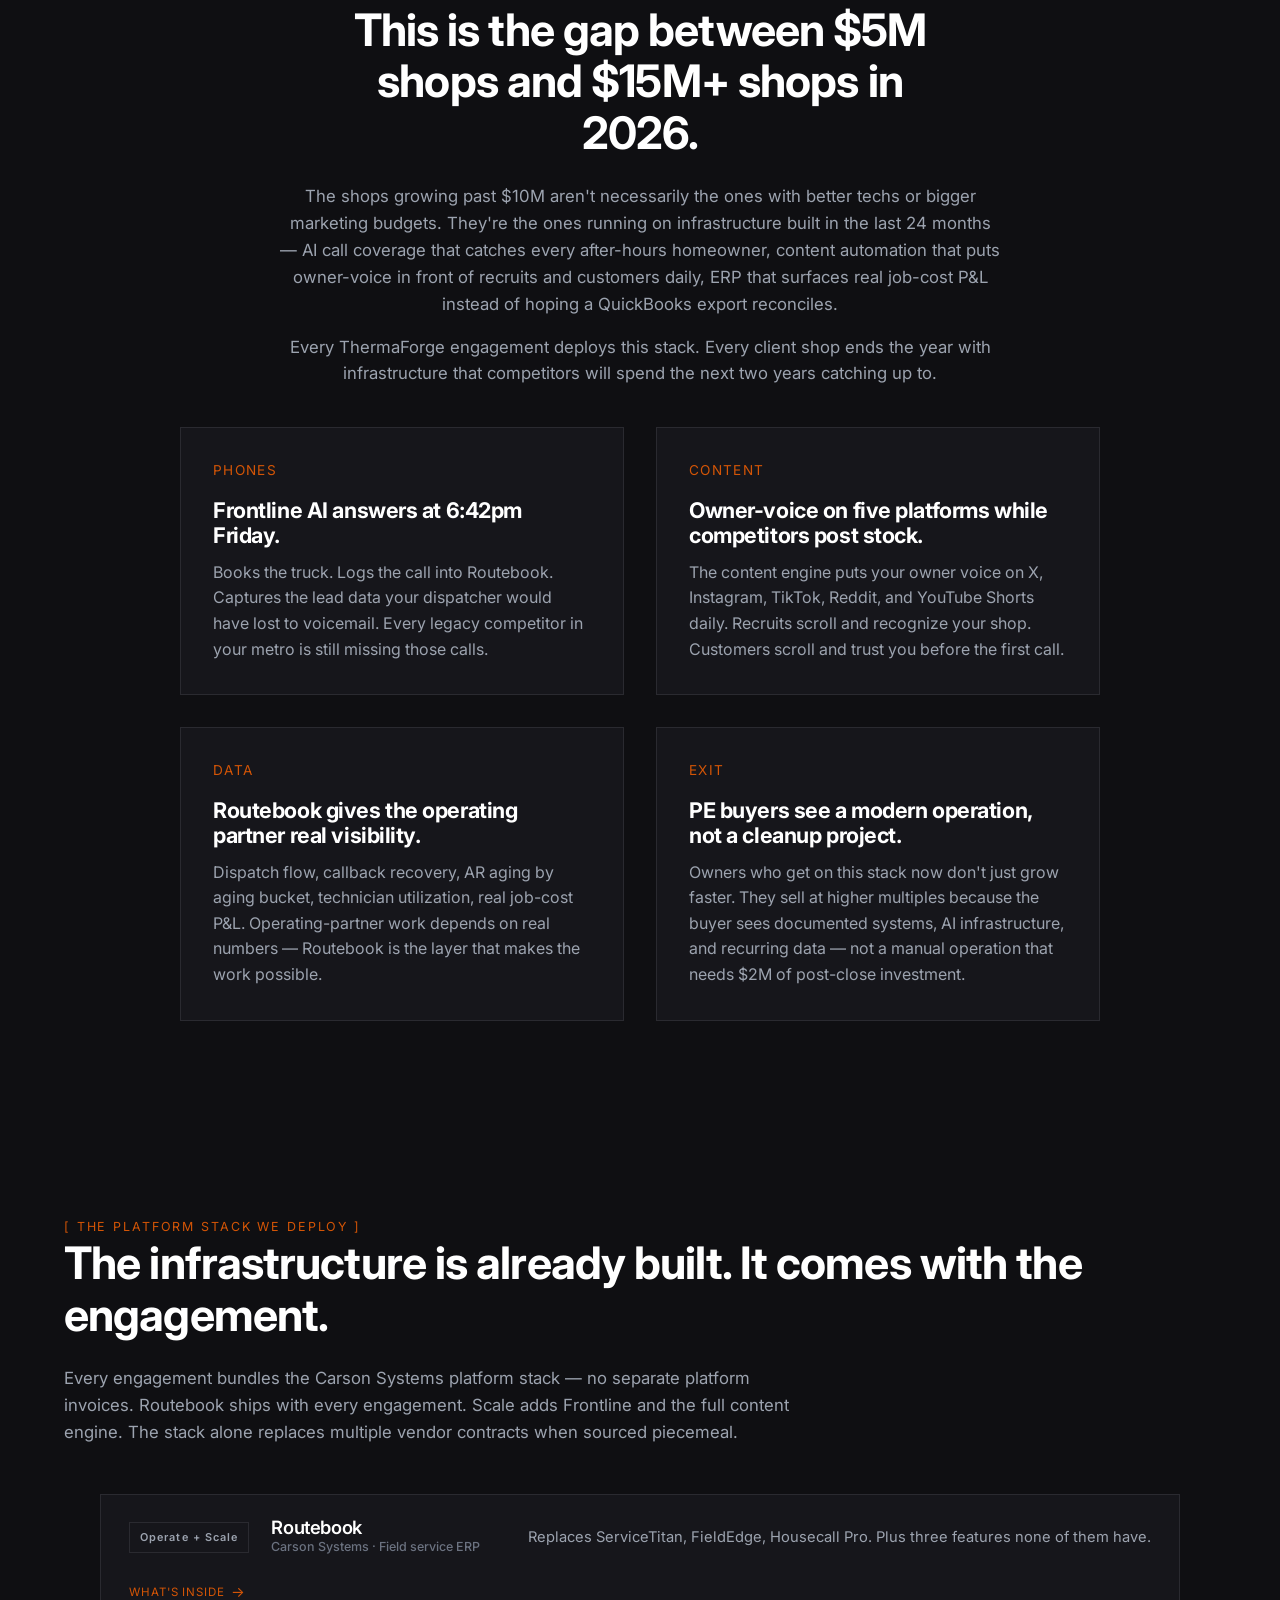
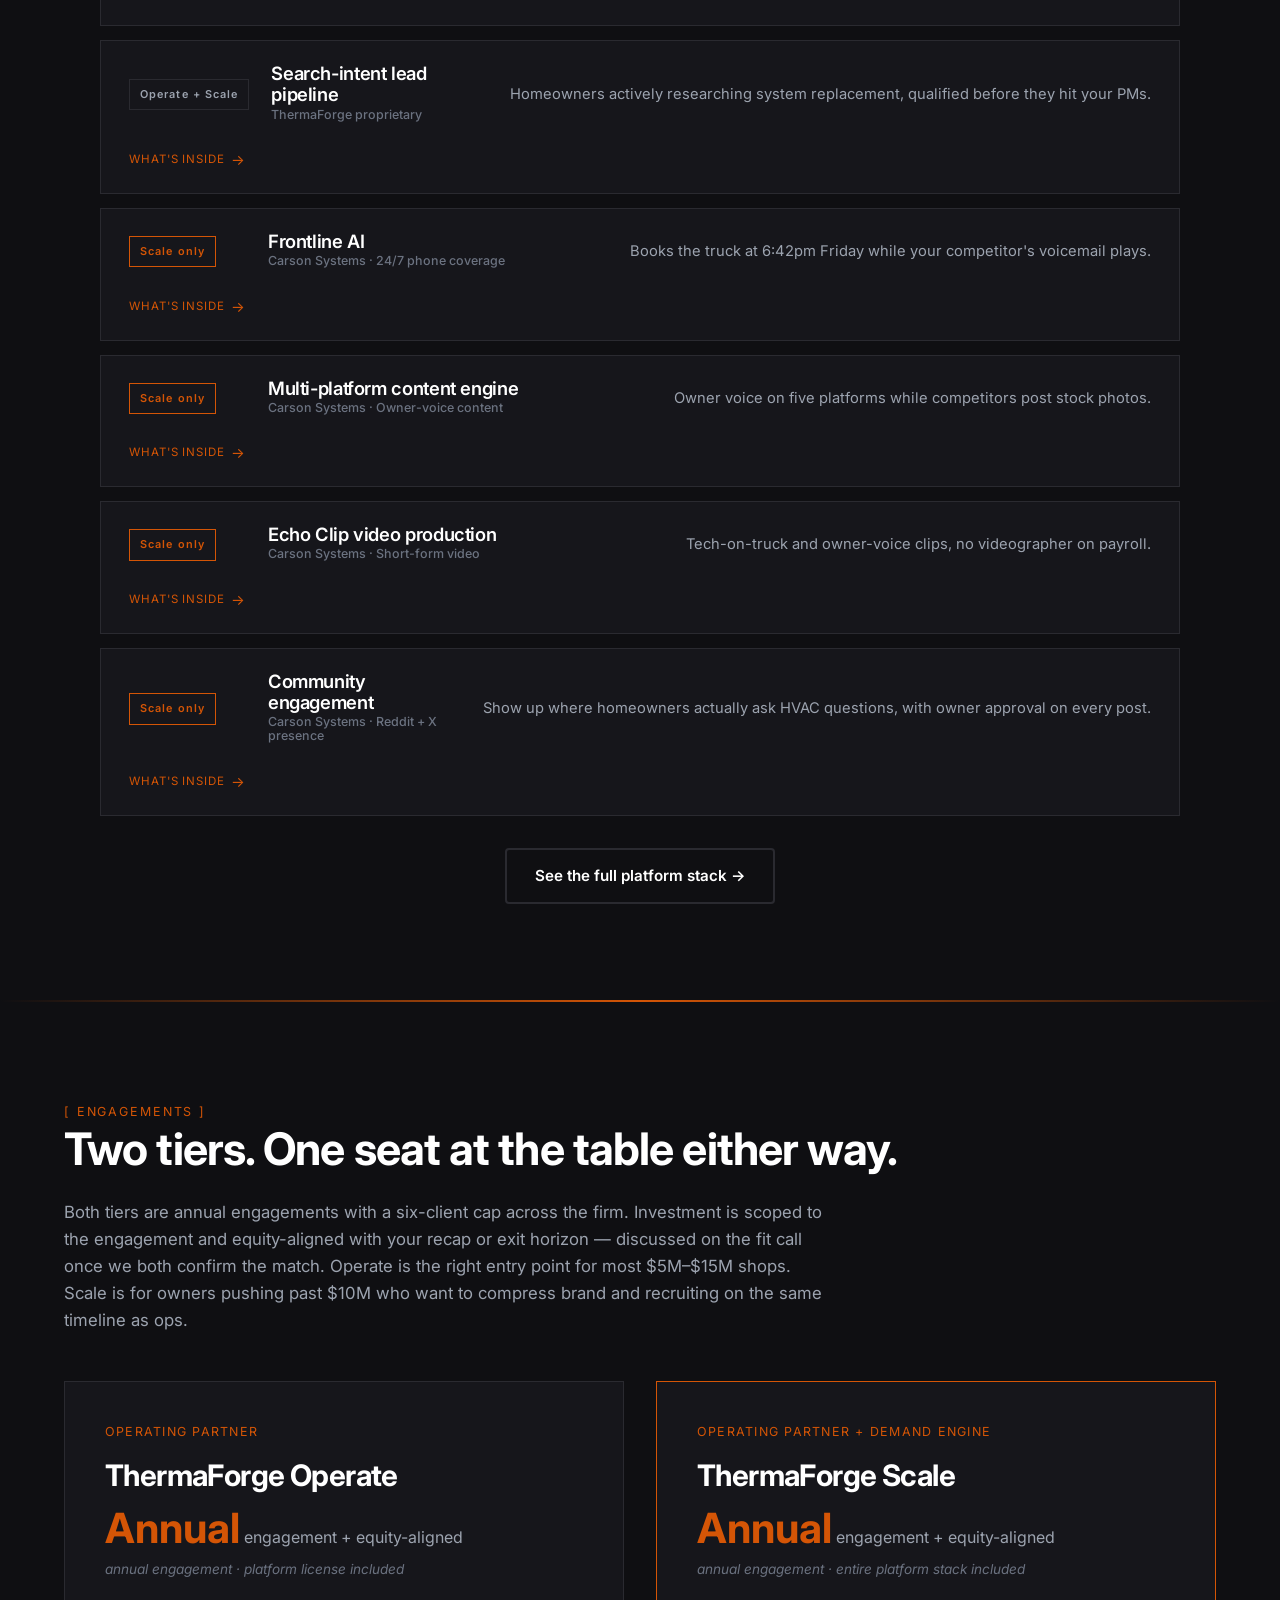
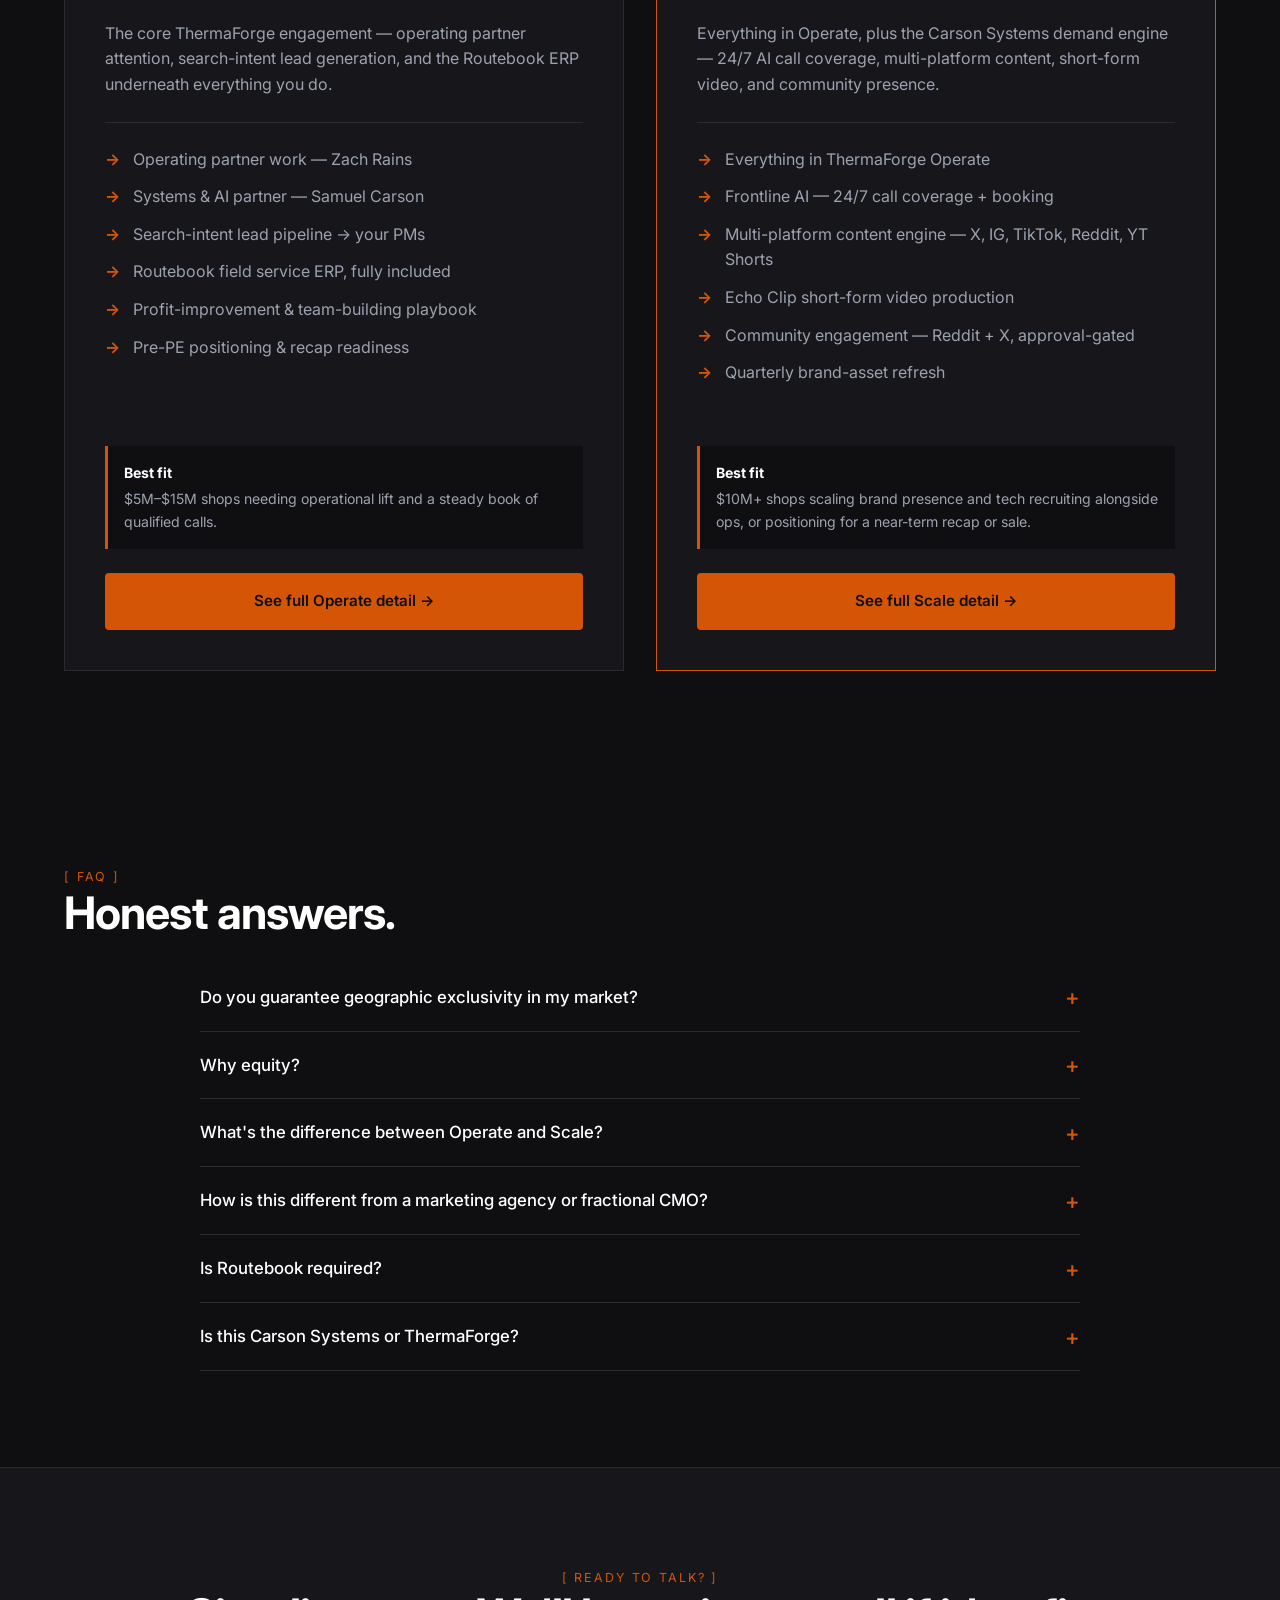
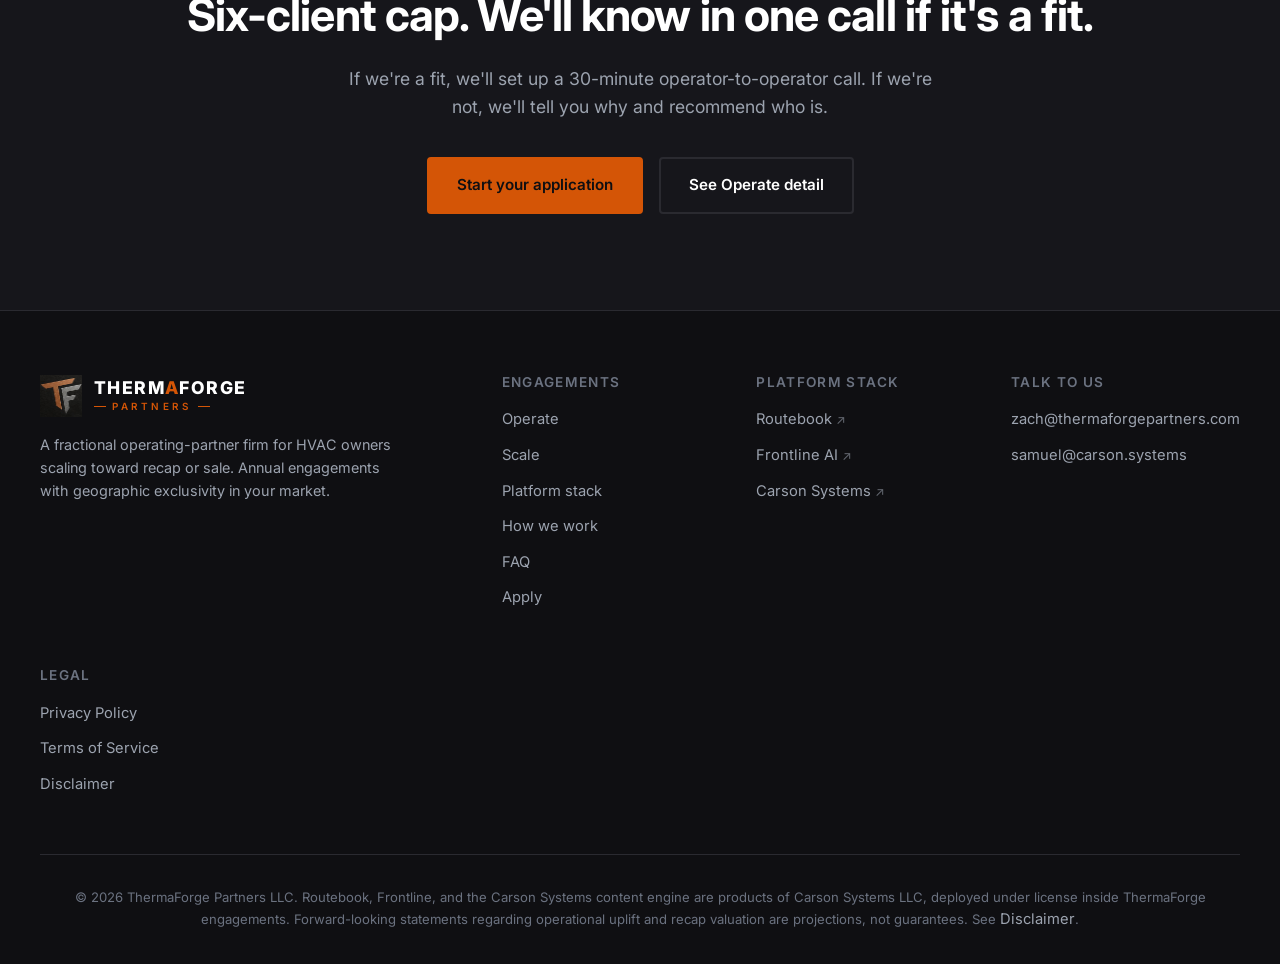
==== commit a821feec: "Strip specific pricing from public site Removes $8K/$14.5K/$499/$1,499/$24K/$96K/$290K dollar figure" ====
--- a/index.html
+++ b/index.html
@@ -194,7 +194,7 @@
     <span class="tf-section-head">[ THE PLATFORM STACK WE DEPLOY ]</span>
     <h2>The infrastructure is already built. It comes with the engagement.</h2>
     <p style="max-width: 760px; font-size: 1.05rem;">
-      Every engagement bundles the Carson Systems platform stack into the monthly fee — no separate platform invoices. Routebook ($1,499/mo retail) ships with every engagement. Scale adds Frontline ($499/mo retail) and the full content engine. Stack value alone exceeds $24K/year, bundled.
+      Every engagement bundles the Carson Systems platform stack — no separate platform invoices. Routebook ships with every engagement. Scale adds Frontline and the full content engine. The stack alone replaces multiple vendor contracts when sourced piecemeal.
     </p>
     <div class="tf-platform-grid">
 
@@ -252,7 +252,7 @@
           <h4>What Jennifer does</h4>
           <p>24/7 AI call coverage. Answers every after-hours, weekend, and overflow call. Books appointments directly into the Routebook dispatch board. Captures lead data — name, address, system age, problem description. Transfers genuine emergencies to the on-call manager. Logs every call with full transcript and audio.</p>
           <h4>What it replaces</h4>
-          <p>Voicemail (which loses the call ~70% of the time on the first miss), call-center contracts at $1.50–$3 per minute, and the after-hours stress tax on the owner's spouse. The numbers on a $5M shop usually pencil out to 8–12 missed calls per week — at $400 average ticket, that's $4K/week of missed dispatch. Frontline costs $499/mo retail, bundled into Scale.</p>
+          <p>Voicemail (which loses the call ~70% of the time on the first miss), call-center contracts at $1.50–$3 per minute, and the after-hours stress tax on the owner's spouse. The numbers on a $5M shop usually pencil out to 8–12 missed calls per week — at $400 average ticket, that's $4K/week of missed dispatch. Frontline is bundled into Scale.</p>
           <a class="tf-ext-link" href="https://frontline.carson.systems" target="_blank" rel="noopener">Visit Frontline <span class="ext-link-arrow">↗</span></a>
         </div>
       </details>
@@ -314,13 +314,13 @@
     <span class="tf-section-head">[ ENGAGEMENTS ]</span>
     <h2>Two tiers. One seat at the table either way.</h2>
     <p style="max-width: 760px; font-size: 1.05rem;">
-      Both tiers are annual engagements with a six-client cap across the firm. Equity is negotiated per engagement and aligned with the recap or exit horizon. Operate is the right entry point for most $5M–$15M shops. Scale is for owners pushing past $10M who want to compress brand and recruiting on the same timeline as ops.
+      Both tiers are annual engagements with a six-client cap across the firm. Investment is scoped to the engagement and equity-aligned with your recap or exit horizon — discussed on the fit call once we both confirm the match. Operate is the right entry point for most $5M–$15M shops. Scale is for owners pushing past $10M who want to compress brand and recruiting on the same timeline as ops.
     </p>
     <div class="tf-tiers-grid">
       <article class="tf-tier-card">
         <p class="tf-tier-tag">Operating partner</p>
         <h3>ThermaForge Operate</h3>
-        <div><span class="tf-price">$8,000</span><span class="tf-price-suffix">/ mo + equity</span></div>
+        <div><span class="tf-price">Annual</span><span class="tf-price-suffix">engagement + equity-aligned</span></div>
         <p class="tf-tier-meta">annual engagement · platform license included</p>
         <p>The core ThermaForge engagement — operating partner attention, search-intent lead generation, and the Routebook ERP underneath everything you do.</p>
         <ul>
@@ -340,7 +340,7 @@
       <article class="tf-tier-card tf-tier-featured">
         <p class="tf-tier-tag">Operating partner + demand engine</p>
         <h3>ThermaForge Scale</h3>
-        <div><span class="tf-price">$14,500</span><span class="tf-price-suffix">/ mo + equity</span></div>
+        <div><span class="tf-price">Annual</span><span class="tf-price-suffix">engagement + equity-aligned</span></div>
         <p class="tf-tier-meta">annual engagement · entire platform stack included</p>
         <p>Everything in Operate, plus the Carson Systems demand engine — 24/7 AI call coverage, multi-platform content, short-form video, and community presence.</p>
         <ul>
@@ -368,7 +368,7 @@
     <div class="tf-faq">
       <details>
         <summary>Do you guarantee geographic exclusivity in my market?</summary>
-        <p>Yes. Once we engage with a shop in a given metro, we don't take a second engagement that competes with you in the same service area. You're not paying $8k+ a month and giving up equity to wake up one morning and find we just took on your crosstown competitor. Exclusivity radius gets defined in the engagement letter against your actual service map, not a zip code.</p>
+        <p>Yes. Once we engage with a shop in a given metro, we don't take a second engagement that competes with you in the same service area. You're not signing an annual engagement and giving up equity to wake up one morning and find we just took on your crosstown competitor. Exclusivity radius gets defined in the engagement letter against your actual service map, not a zip code.</p>
       </details>
       <details>
         <summary>Why equity?</summary>
@@ -384,7 +384,7 @@
       </details>
       <details>
         <summary>Is Routebook required?</summary>
-        <p>Effectively yes. Operating-partner work depends on real visibility into the business — dispatch, AR aging, job costing, P&amp;L. Stitched-together tools and three spreadsheets don't give us what we need. Routebook is the platform layer that lets us actually do the work. It's included in the engagement at no extra cost.</p>
+        <p>Effectively yes. Operating-partner work depends on real visibility into the business — dispatch, AR aging, job costing, P&amp;L. Stitched-together tools and three spreadsheets don't give us what we need. Routebook is the platform layer that lets us actually do the work. It's bundled into every engagement.</p>
       </details>
       <details>
         <summary>Is this Carson Systems or ThermaForge?</summary>
@@ -416,8 +416,8 @@
     <div>
       <h4>Engagements</h4>
       <ul>
-        <li><a href="/operate">Operate — $8K/mo</a></li>
-        <li><a href="/scale">Scale — $14.5K/mo</a></li>
+        <li><a href="/operate">Operate</a></li>
+        <li><a href="/scale">Scale</a></li>
         <li><a href="/platform">Platform stack</a></li>
         <li><a href="#how-we-work">How we work</a></li>
         <li><a href="#faq">FAQ</a></li>
@@ -476,7 +476,6 @@
       "logo": "https://thermaforgepartners.com/assets/tf-monogram.png",
       "image": "https://thermaforgepartners.com/assets/photos/hero-01-rooftop-skyline.jpg",
       "description": "Fractional operating partner for HVAC owners scaling toward recap or sale. Annual engagements with geographic exclusivity. Routebook ERP and Frontline AI bundled.",
-      "priceRange": "$8000-$14500/month",
       "areaServed": { "@type": "Country", "name": "United States" },
       "serviceType": "Operating Partner Services for HVAC Companies",
       "address": {
@@ -502,24 +501,12 @@
             "@type": "Offer",
             "name": "ThermaForge Operate",
             "description": "Operating partner work, search-intent lead pipeline, and Routebook ERP. For $5M-$15M HVAC shops.",
-            "priceSpecification": {
-              "@type": "UnitPriceSpecification",
-              "price": "8000",
-              "priceCurrency": "USD",
-              "unitText": "MONTH"
-            },
             "url": "https://thermaforgepartners.com/operate"
           },
           {
             "@type": "Offer",
             "name": "ThermaForge Scale",
             "description": "Operate plus the full Carson Systems demand engine — Frontline AI, content engine, video production, community engagement. For $10M+ HVAC shops scaling toward recap or sale.",
-            "priceSpecification": {
-              "@type": "UnitPriceSpecification",
-              "price": "14500",
-              "priceCurrency": "USD",
-              "unitText": "MONTH"
-            },
             "url": "https://thermaforgepartners.com/scale"
           }
         ]
--- a/styles.css
+++ b/styles.css
@@ -129,12 +129,21 @@
 .tf-nav a:hover { color: var(--tf-text); }
 .tf-nav a.active { color: var(--tf-orange); border-bottom-color: var(--tf-orange); }
 
-.tf-nav-cta {
-  background: var(--tf-orange); color: var(--tf-bg) !important;
-  padding: 9px 18px; border-radius: 4px; font-weight: 600;
+/* Specificity bump: .tf-nav a (0,1,1) was beating .tf-nav-cta (0,1,0)
+   on padding-bottom — Apply text was shifted toward the top of the box. */
+.tf-nav a.tf-nav-cta {
+  background: var(--tf-orange);
+  color: var(--tf-bg) !important;
+  padding: 9px 18px !important;
+  border-radius: 4px;
+  font-weight: 600;
   border-bottom: none !important;
-}
-.tf-nav-cta:hover { background: var(--tf-orange-bright); color: var(--tf-bg) !important; }
+  display: inline-flex;
+  align-items: center;
+  justify-content: center;
+  line-height: 1;
+}
+.tf-nav a.tf-nav-cta:hover { background: var(--tf-orange-bright); color: var(--tf-bg) !important; }
 
 @media (max-width: 768px) {
   .tf-nav { gap: 12px; padding: 14px 16px; flex-wrap: wrap; }
@@ -290,7 +299,17 @@
   padding: 28px;
   position: relative;
   display: flex; flex-direction: column;
-}
+  /* Defensive cap — keeps every card the same width as the column */
+  max-width: 680px;
+  width: 100%;
+  margin-left: auto;
+  margin-right: auto;
+  box-sizing: border-box;
+  /* Prevent any inner content from forcing the card wider */
+  min-width: 0;
+  overflow: hidden;
+}
+.tf-platform-card > * { max-width: 100%; }
 .tf-platform-card .tf-tier-badge {
   display: inline-block;
   font-family: 'Inter', monospace;
@@ -1415,7 +1434,7 @@
   border-radius: 10px;
   overflow: hidden;
   position: relative;
-  aspect-ratio: 16 / 9;
+  aspect-ratio: 4 / 3;
   background: var(--tf-bg);
 }
 .tf-card-photo img {
@@ -1450,7 +1469,7 @@
   text-shadow: 0 2px 12px rgba(0, 0, 0, 0.6);
 }
 @media (max-width: 720px) {
-  .tf-card-photo { aspect-ratio: 16 / 10; }
+  .tf-card-photo { aspect-ratio: 4 / 3; }
   .tf-card-photo-caption { font-size: 0.88rem; left: 14px; right: 14px; bottom: 12px; }
 }
 
@@ -1562,3 +1581,8 @@
     grid-template-columns: repeat(2, 1fr) !important;
   }
 }
+
+@keyframes tfFrontlinePulse {
+  0%, 100% { box-shadow: 0 0 0 0 rgba(31, 122, 61, 0.55); }
+  50% { box-shadow: 0 0 0 6px rgba(31, 122, 61, 0); }
+}
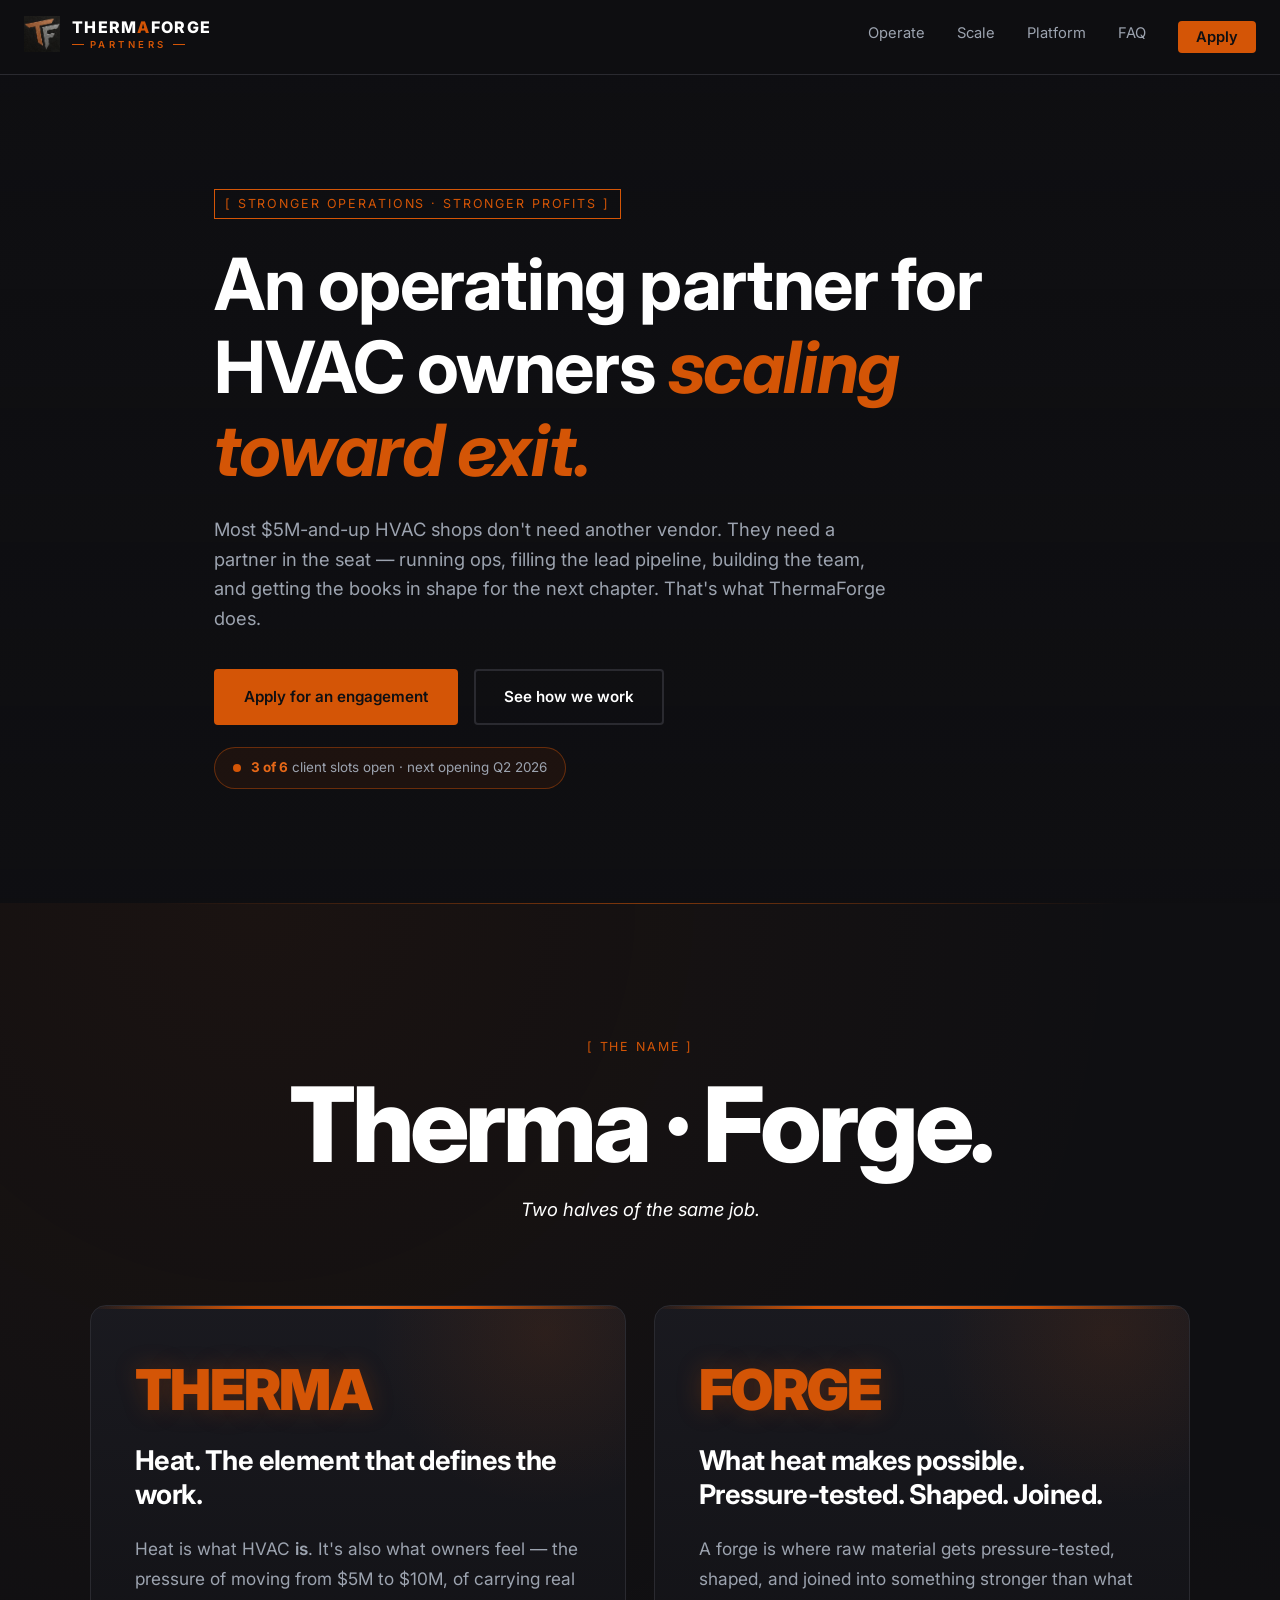
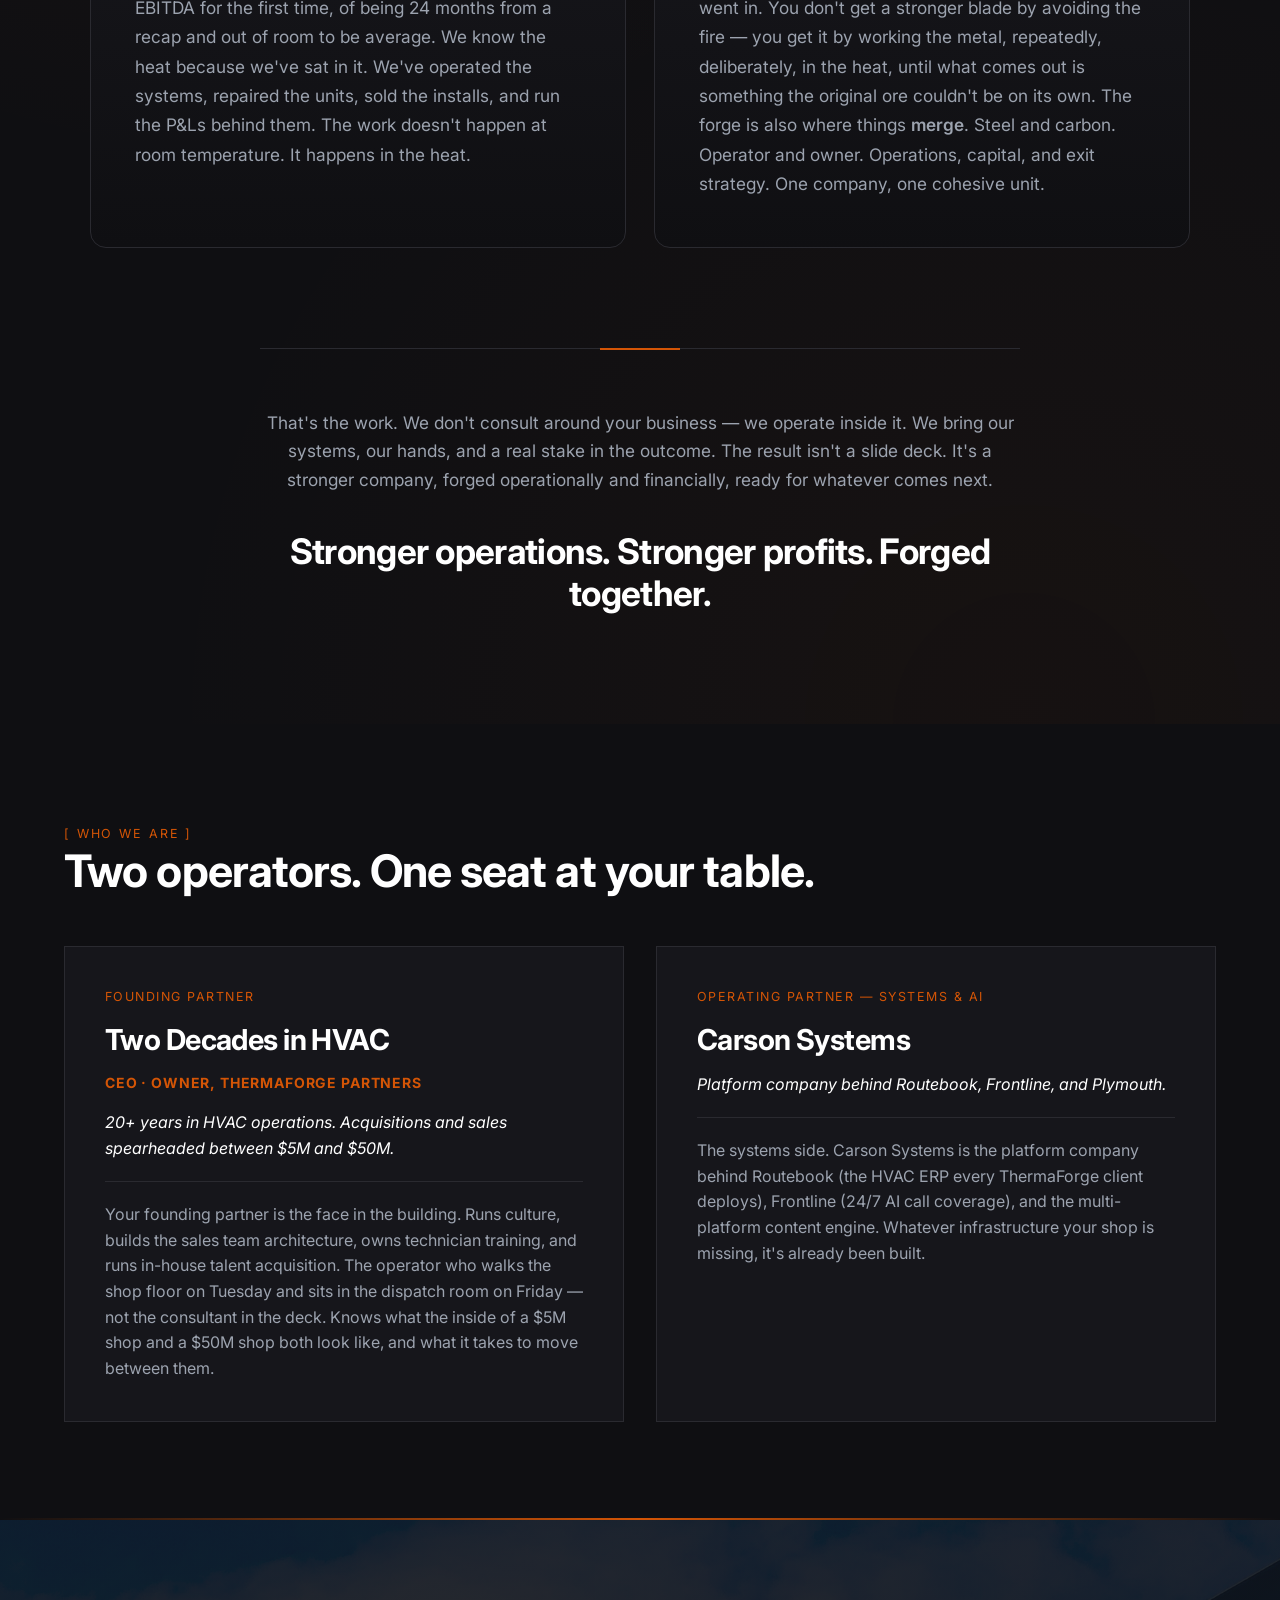
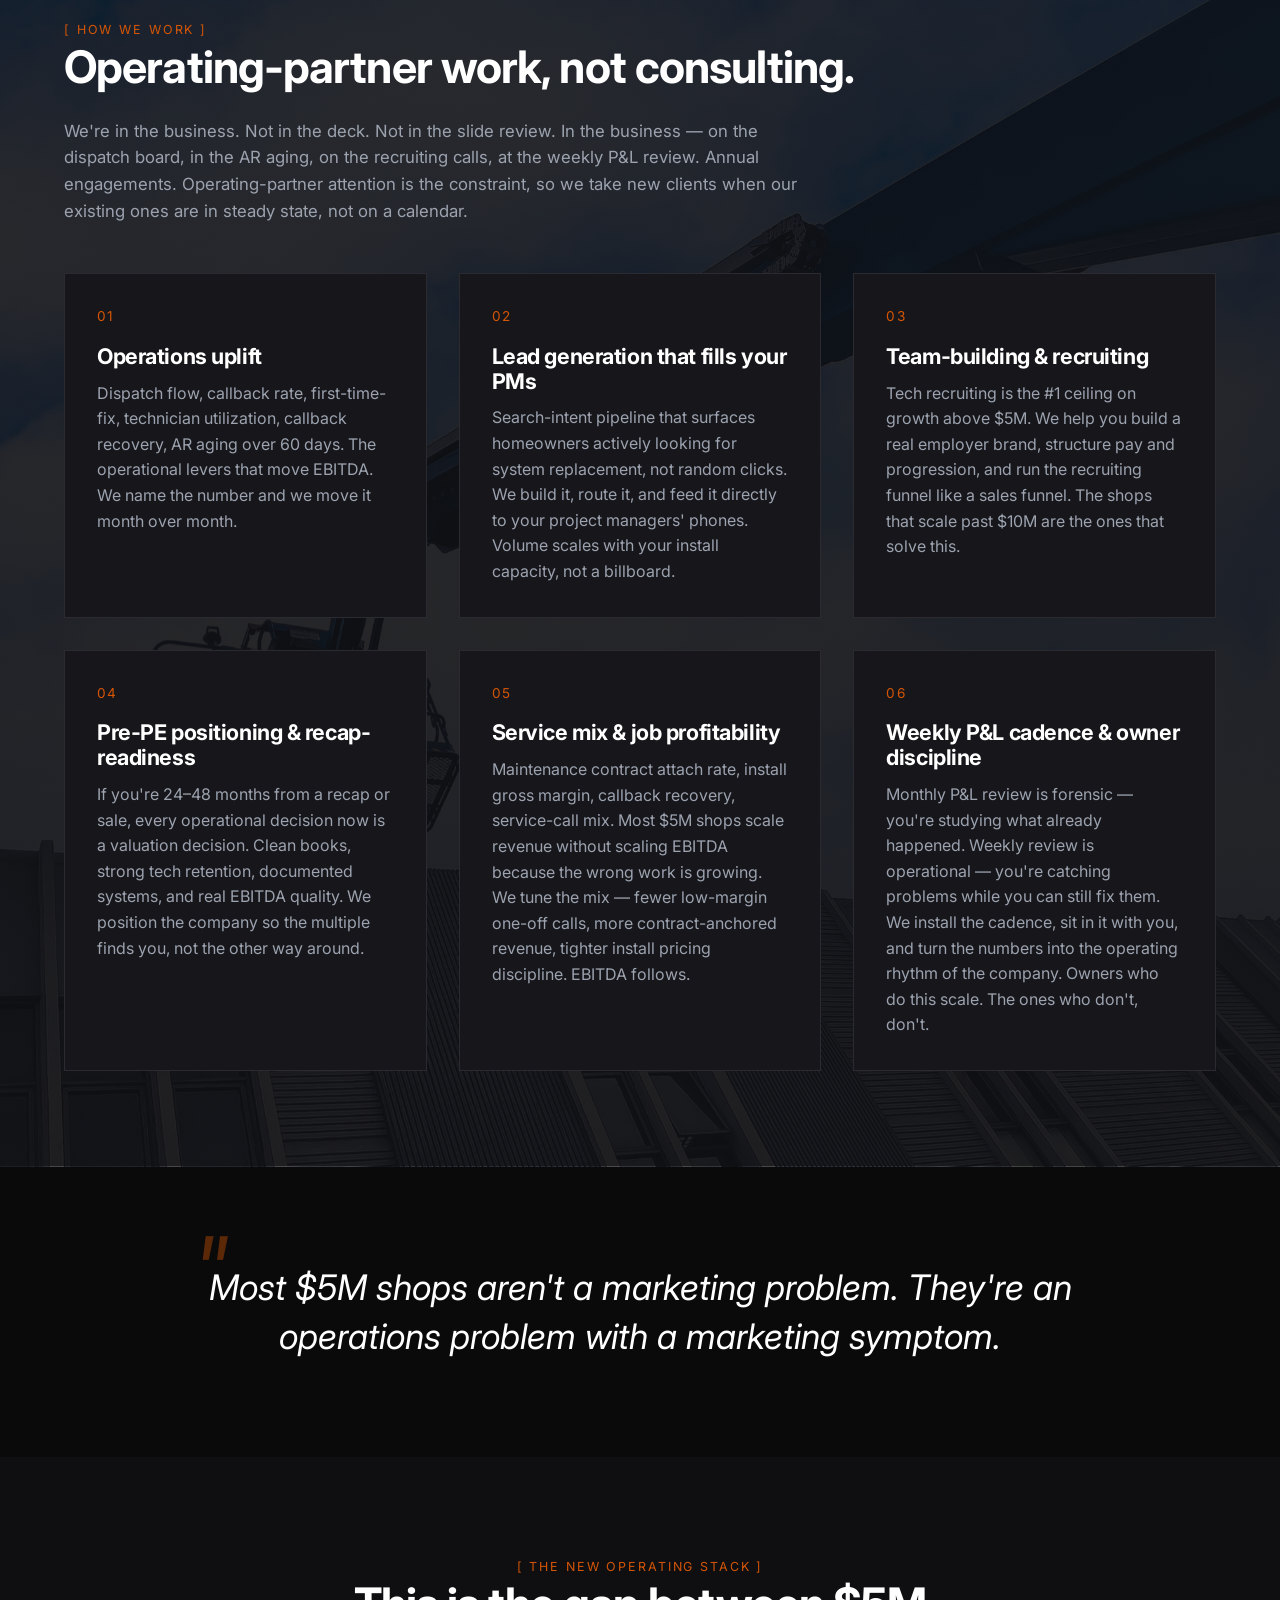
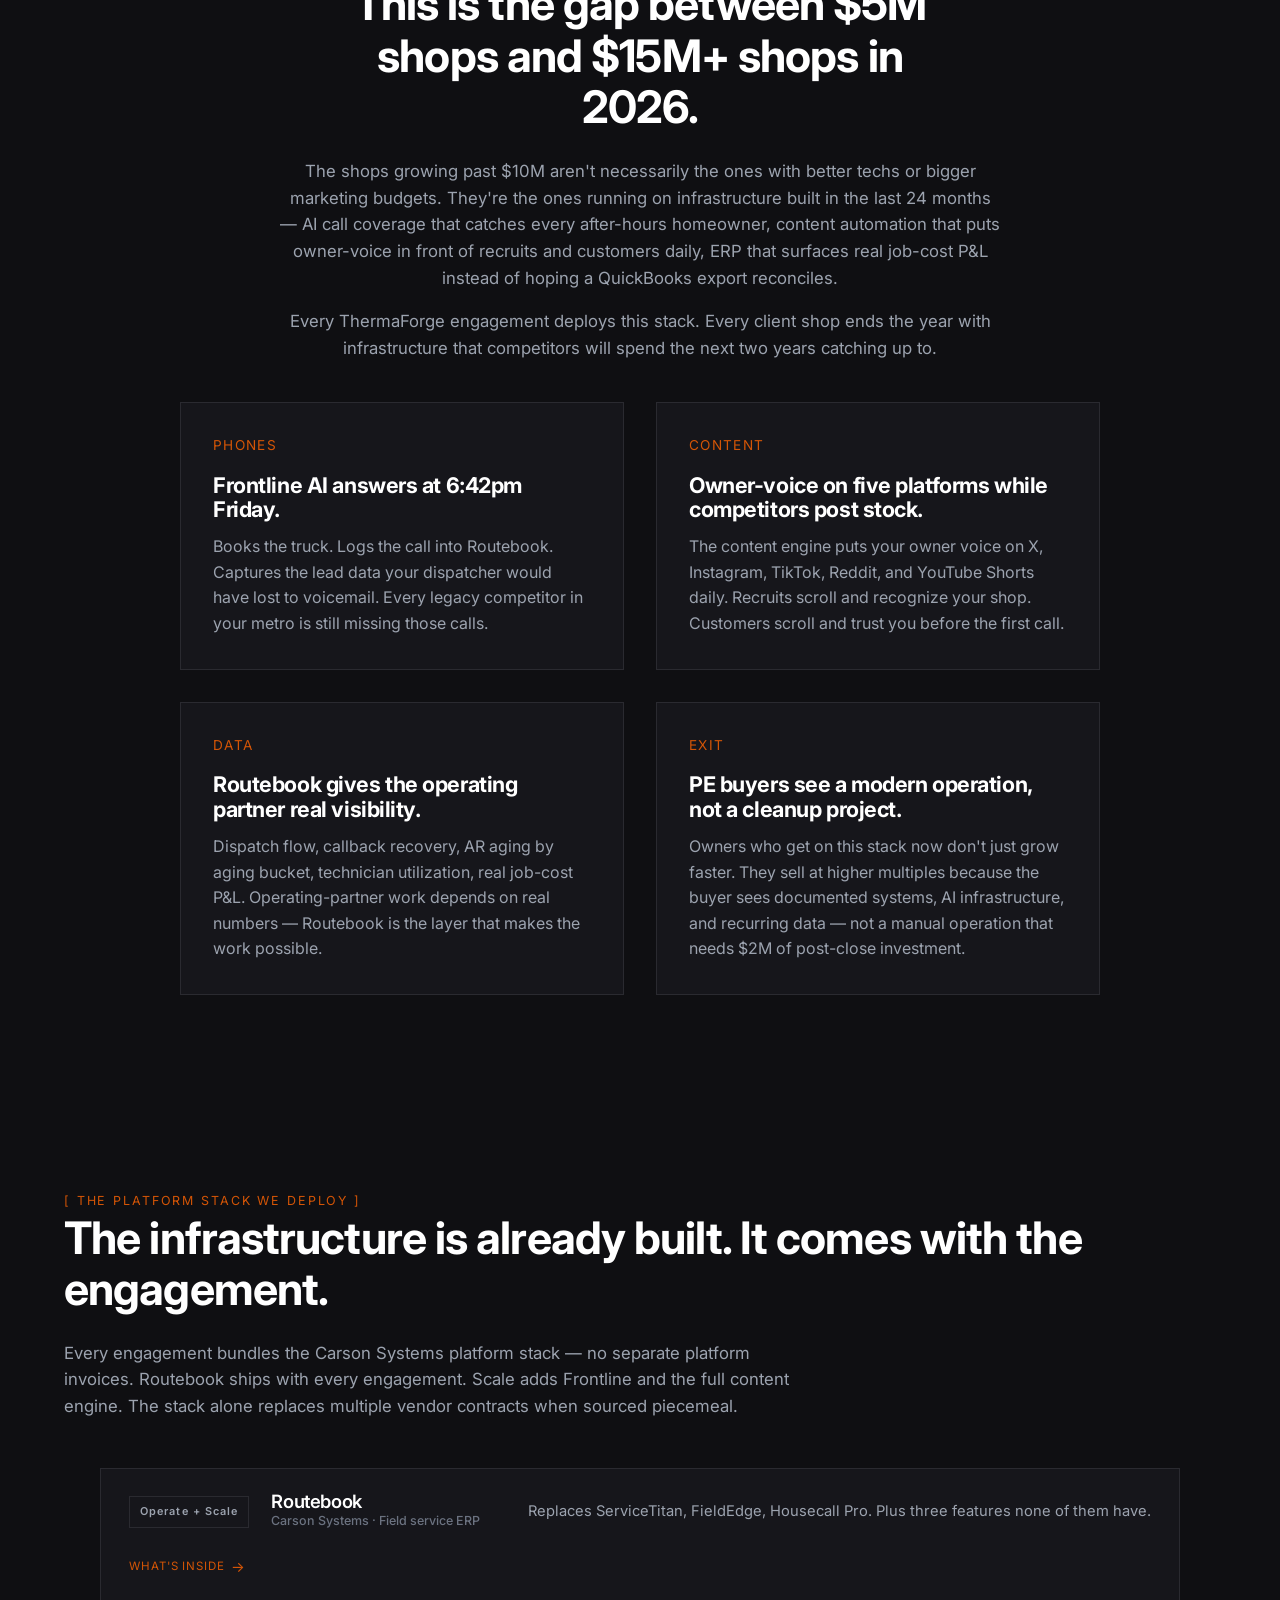
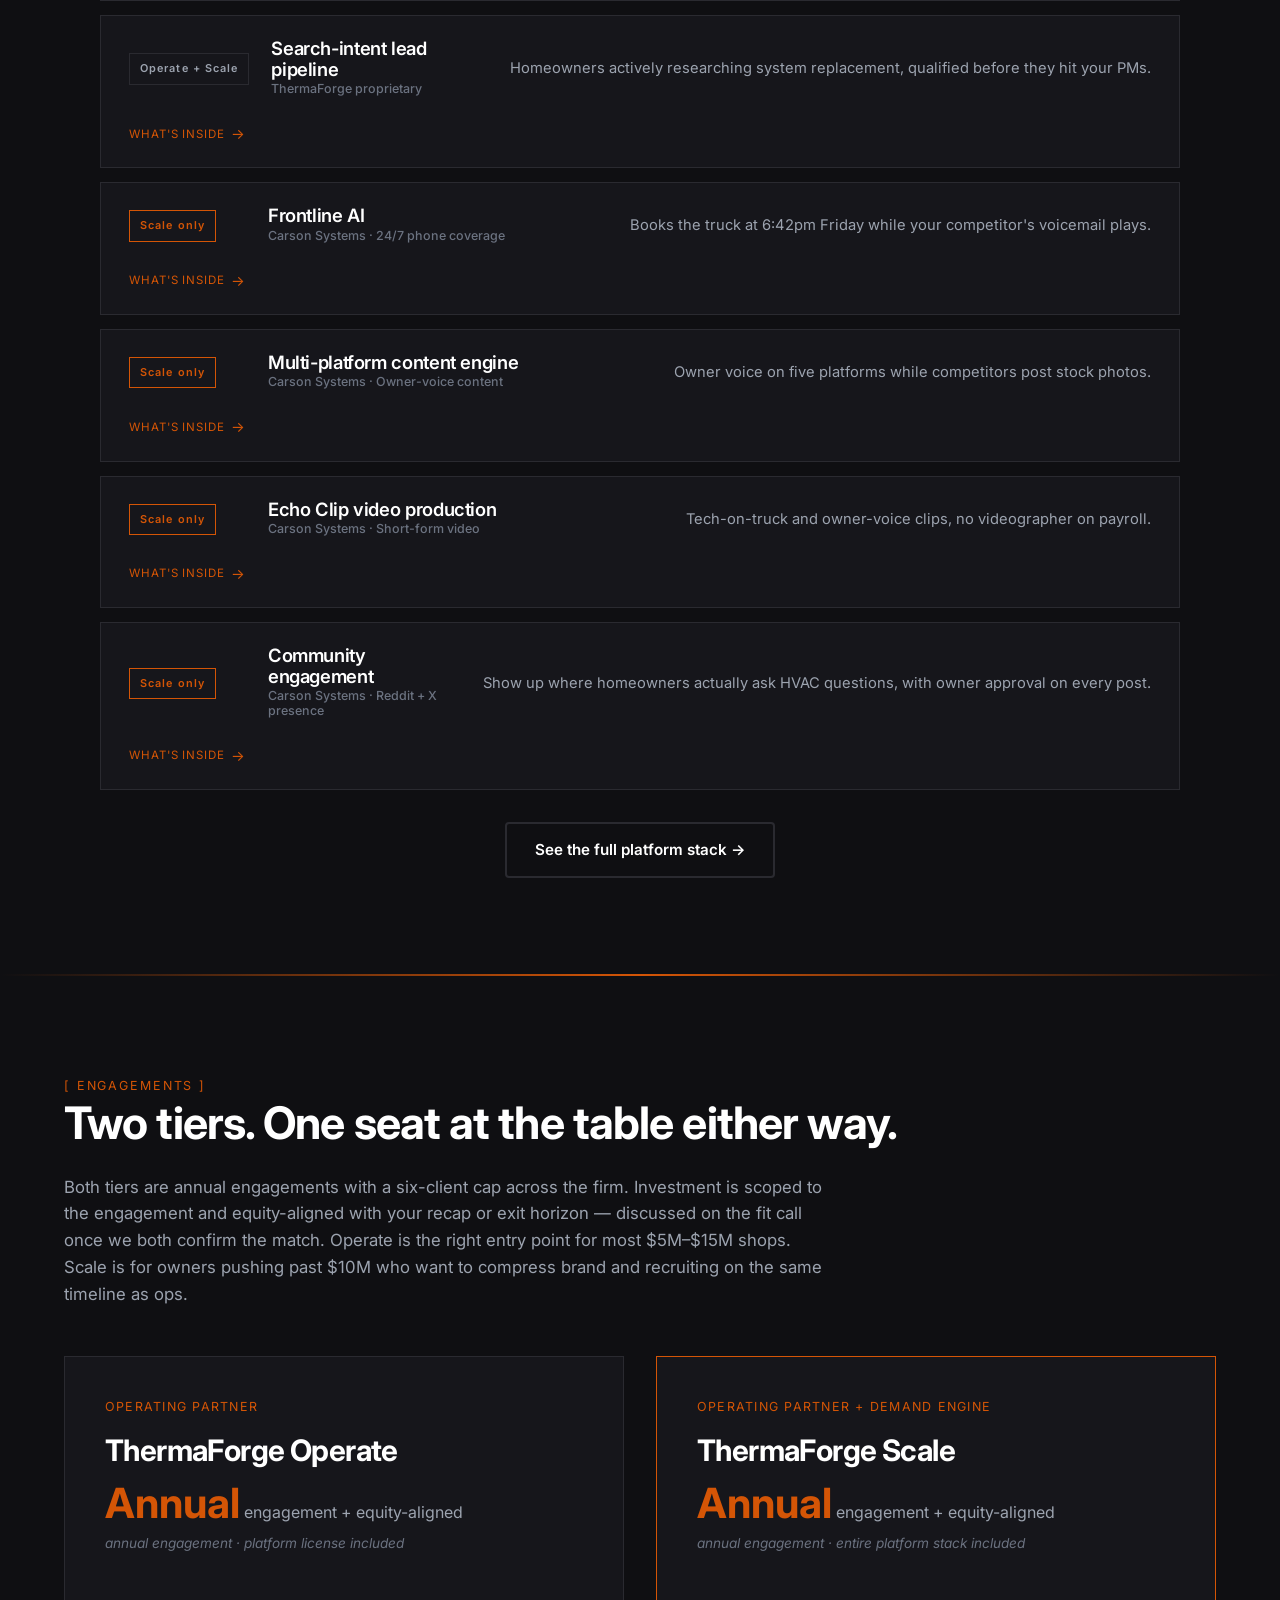
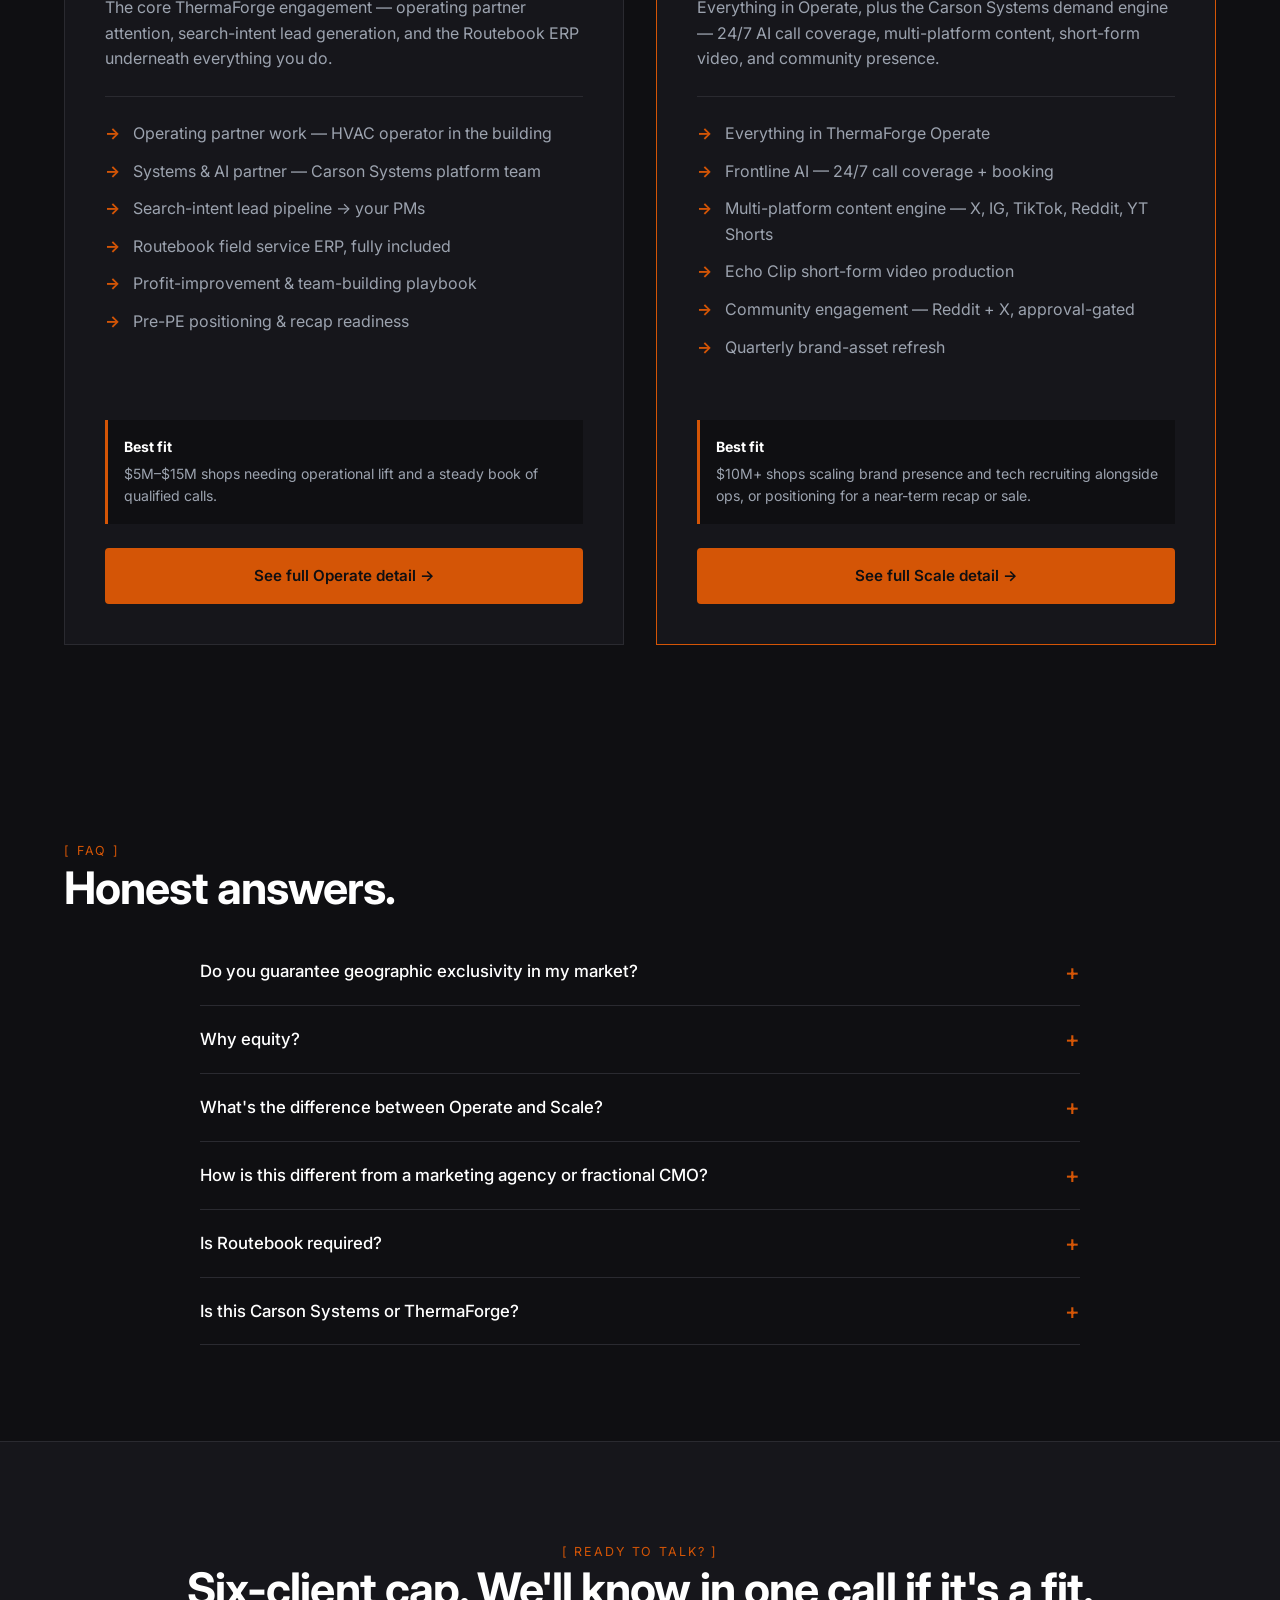
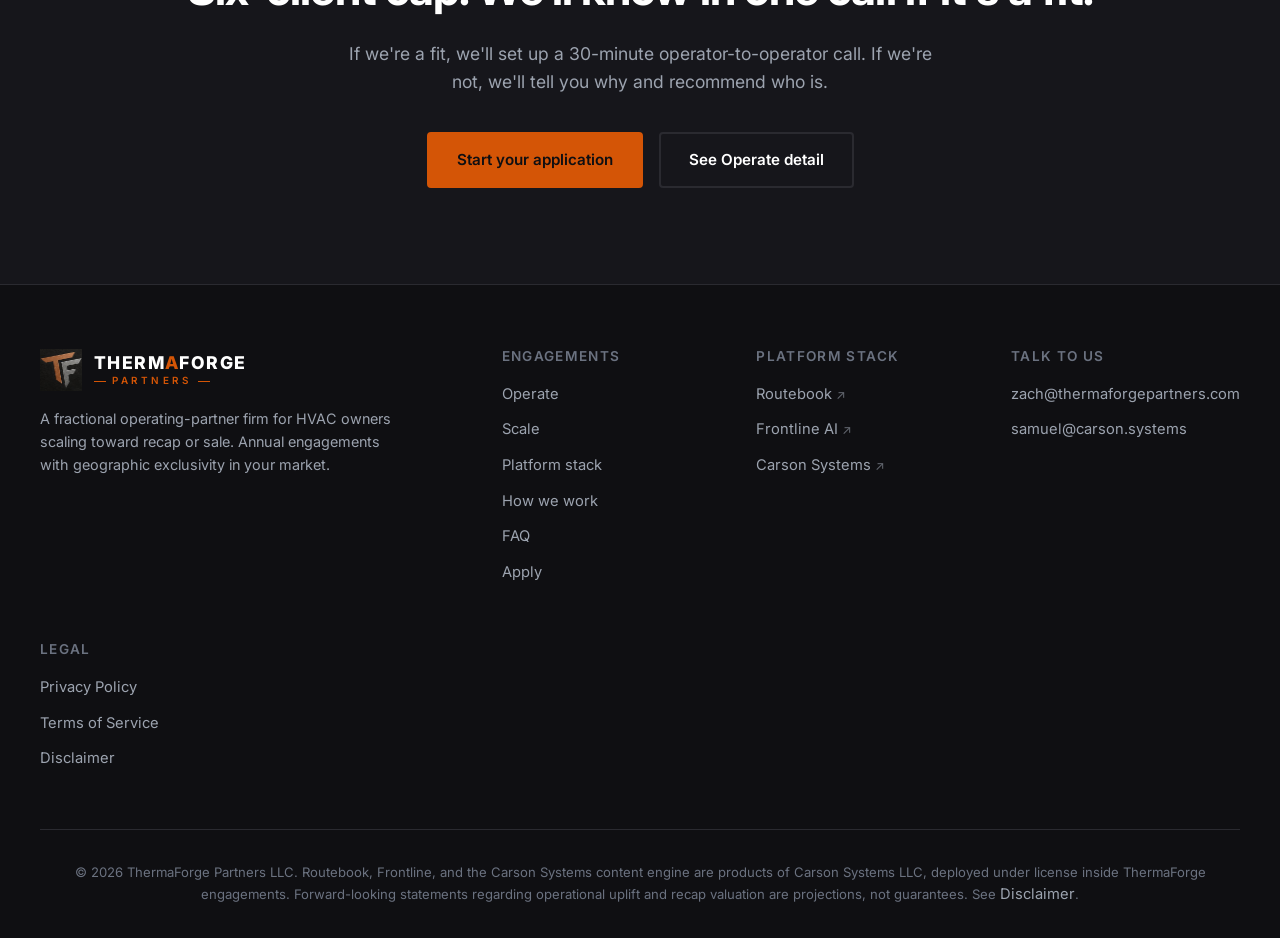
==== commit 64d98739: "Strip personal names from public site (operator role descriptions only)" ====
--- a/index.html
+++ b/index.html
@@ -87,16 +87,16 @@
     <div class="tf-partners-grid">
       <article class="tf-partner-card">
         <p class="tf-card-tag">Founding Partner</p>
-        <h3>Zach Rains</h3>
+        <h3>Two Decades in HVAC</h3>
         <p class="tf-partner-title" style="font-size: 14px; color: var(--tf-orange); font-weight: 700; letter-spacing: 0.06em; text-transform: uppercase; margin: 4px 0 10px;">CEO &middot; Owner, ThermaForge Partners</p>
-        <p class="tf-credibility">20+ years in HVAC operations. Has spearheaded acquisitions and sales between $5M and $50M across his career.</p>
-        <p>Zach is the face in the building. He runs culture, builds the sales team architecture, owns technician training, and runs in-house talent acquisition. He's the operator who walks the shop floor on Tuesday and sits in the dispatch room on Friday — not the consultant in the deck. Has spearheaded acquisitions and sales between $5M and $50M across his career. He knows what the inside of a $5M shop and a $50M shop both look like and what it takes to move between them.</p>
+        <p class="tf-credibility">20+ years in HVAC operations. Acquisitions and sales spearheaded between $5M and $50M.</p>
+        <p>Your founding partner is the face in the building. Runs culture, builds the sales team architecture, owns technician training, and runs in-house talent acquisition. The operator who walks the shop floor on Tuesday and sits in the dispatch room on Friday — not the consultant in the deck. Knows what the inside of a $5M shop and a $50M shop both look like, and what it takes to move between them.</p>
       </article>
       <article class="tf-partner-card">
         <p class="tf-card-tag">Operating Partner — Systems &amp; AI</p>
-        <h3>Samuel Carson</h3>
-        <p class="tf-credibility">Founder, Carson Systems. Builder of Routebook, Frontline, Plymouth.</p>
-        <p>Samuel runs the systems side. He's the founder of Carson Systems — the platform company behind Routebook (the HVAC ERP every ThermaForge client deploys), Frontline (24/7 AI call coverage), and the multi-platform content engine. Whatever infrastructure your shop is missing, he's already built it.</p>
+        <h3>Carson Systems</h3>
+        <p class="tf-credibility">Platform company behind Routebook, Frontline, and Plymouth.</p>
+        <p>The systems side. Carson Systems is the platform company behind Routebook (the HVAC ERP every ThermaForge client deploys), Frontline (24/7 AI call coverage), and the multi-platform content engine. Whatever infrastructure your shop is missing, it's already been built.</p>
       </article>
     </div>
   </div>
@@ -324,8 +324,8 @@
         <p class="tf-tier-meta">annual engagement · platform license included</p>
         <p>The core ThermaForge engagement — operating partner attention, search-intent lead generation, and the Routebook ERP underneath everything you do.</p>
         <ul>
-          <li>Operating partner work — Zach Rains</li>
-          <li>Systems &amp; AI partner — Samuel Carson</li>
+          <li>Operating partner work — HVAC operator in the building</li>
+          <li>Systems &amp; AI partner — Carson Systems platform team</li>
           <li>Search-intent lead pipeline → your PMs</li>
           <li>Routebook field service ERP, fully included</li>
           <li>Profit-improvement &amp; team-building playbook</li>
@@ -513,24 +513,6 @@
       }
     },
     {
-      "@type": "Person",
-      "@id": "https://thermaforgepartners.com/#zach",
-      "name": "Zach Rains",
-      "jobTitle": "CEO and Owner, ThermaForge Partners",
-      "worksFor": { "@id": "https://thermaforgepartners.com/#org" },
-      "description": "20+ years in HVAC operations. Has spearheaded acquisitions and sales between $5M and $50M.",
-      "email": "zach@thermaforgepartners.com"
-    },
-    {
-      "@type": "Person",
-      "@id": "https://thermaforgepartners.com/#samuel",
-      "name": "Samuel Carson",
-      "jobTitle": "Operating Partner — Systems & AI",
-      "worksFor": { "@id": "https://thermaforgepartners.com/#org" },
-      "description": "Founder of Carson Systems. Builder of Routebook, Frontline, and Plymouth.",
-      "email": "samuel@carson.systems"
-    },
-    {
       "@type": "FAQPage",
       "@id": "https://thermaforgepartners.com/#faq",
       "mainEntity": [
